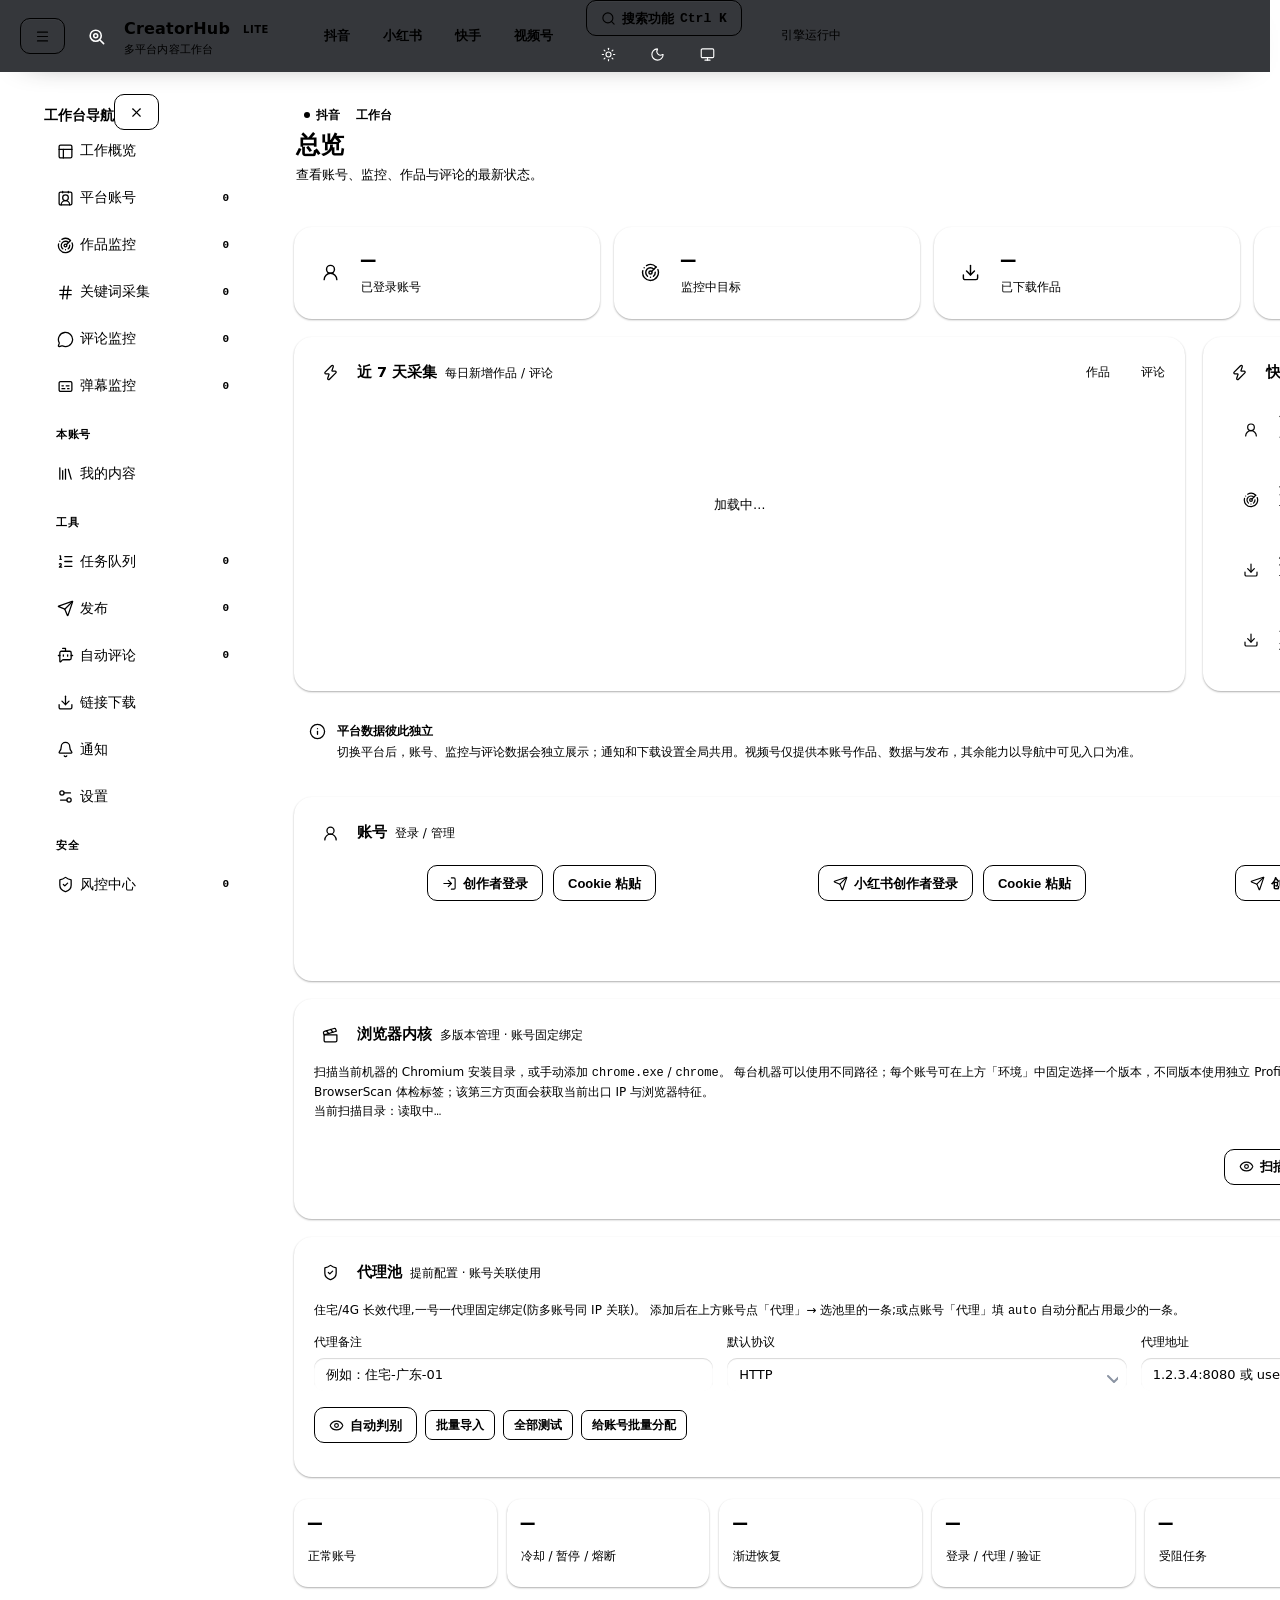
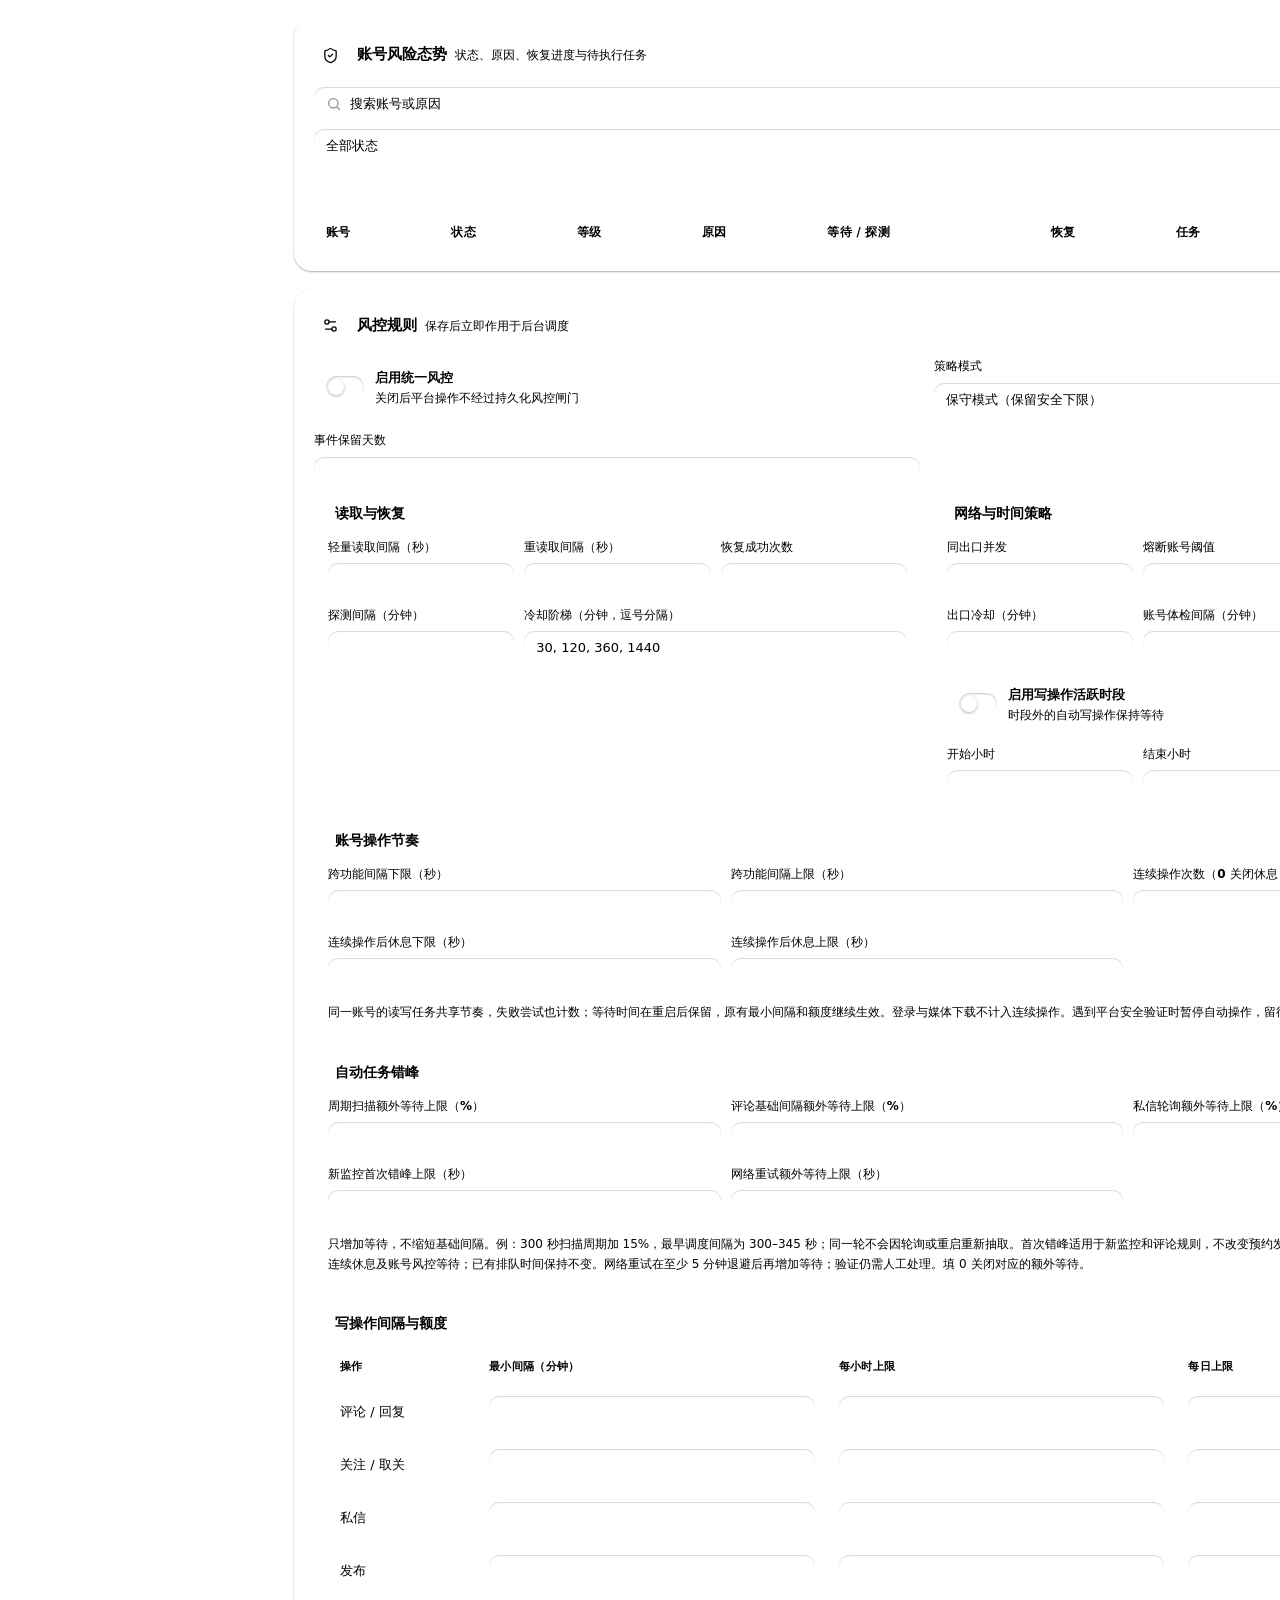
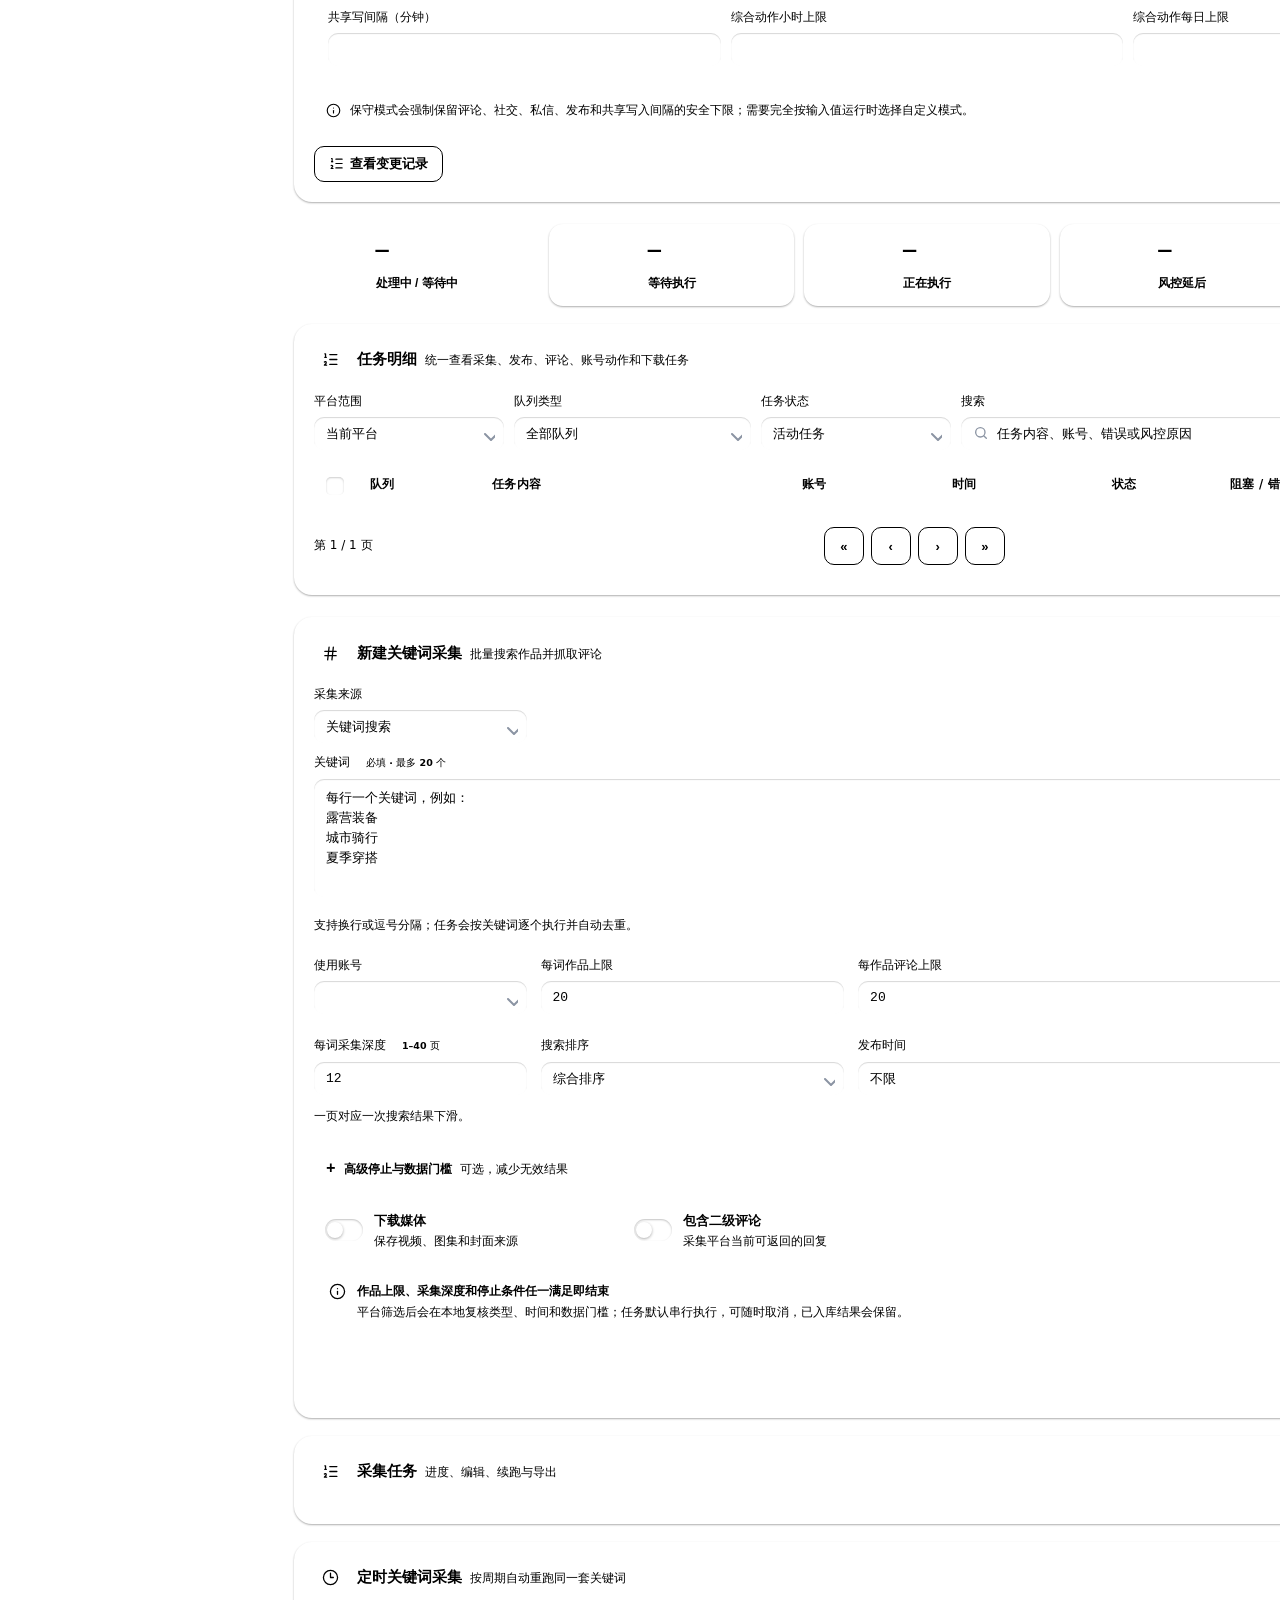
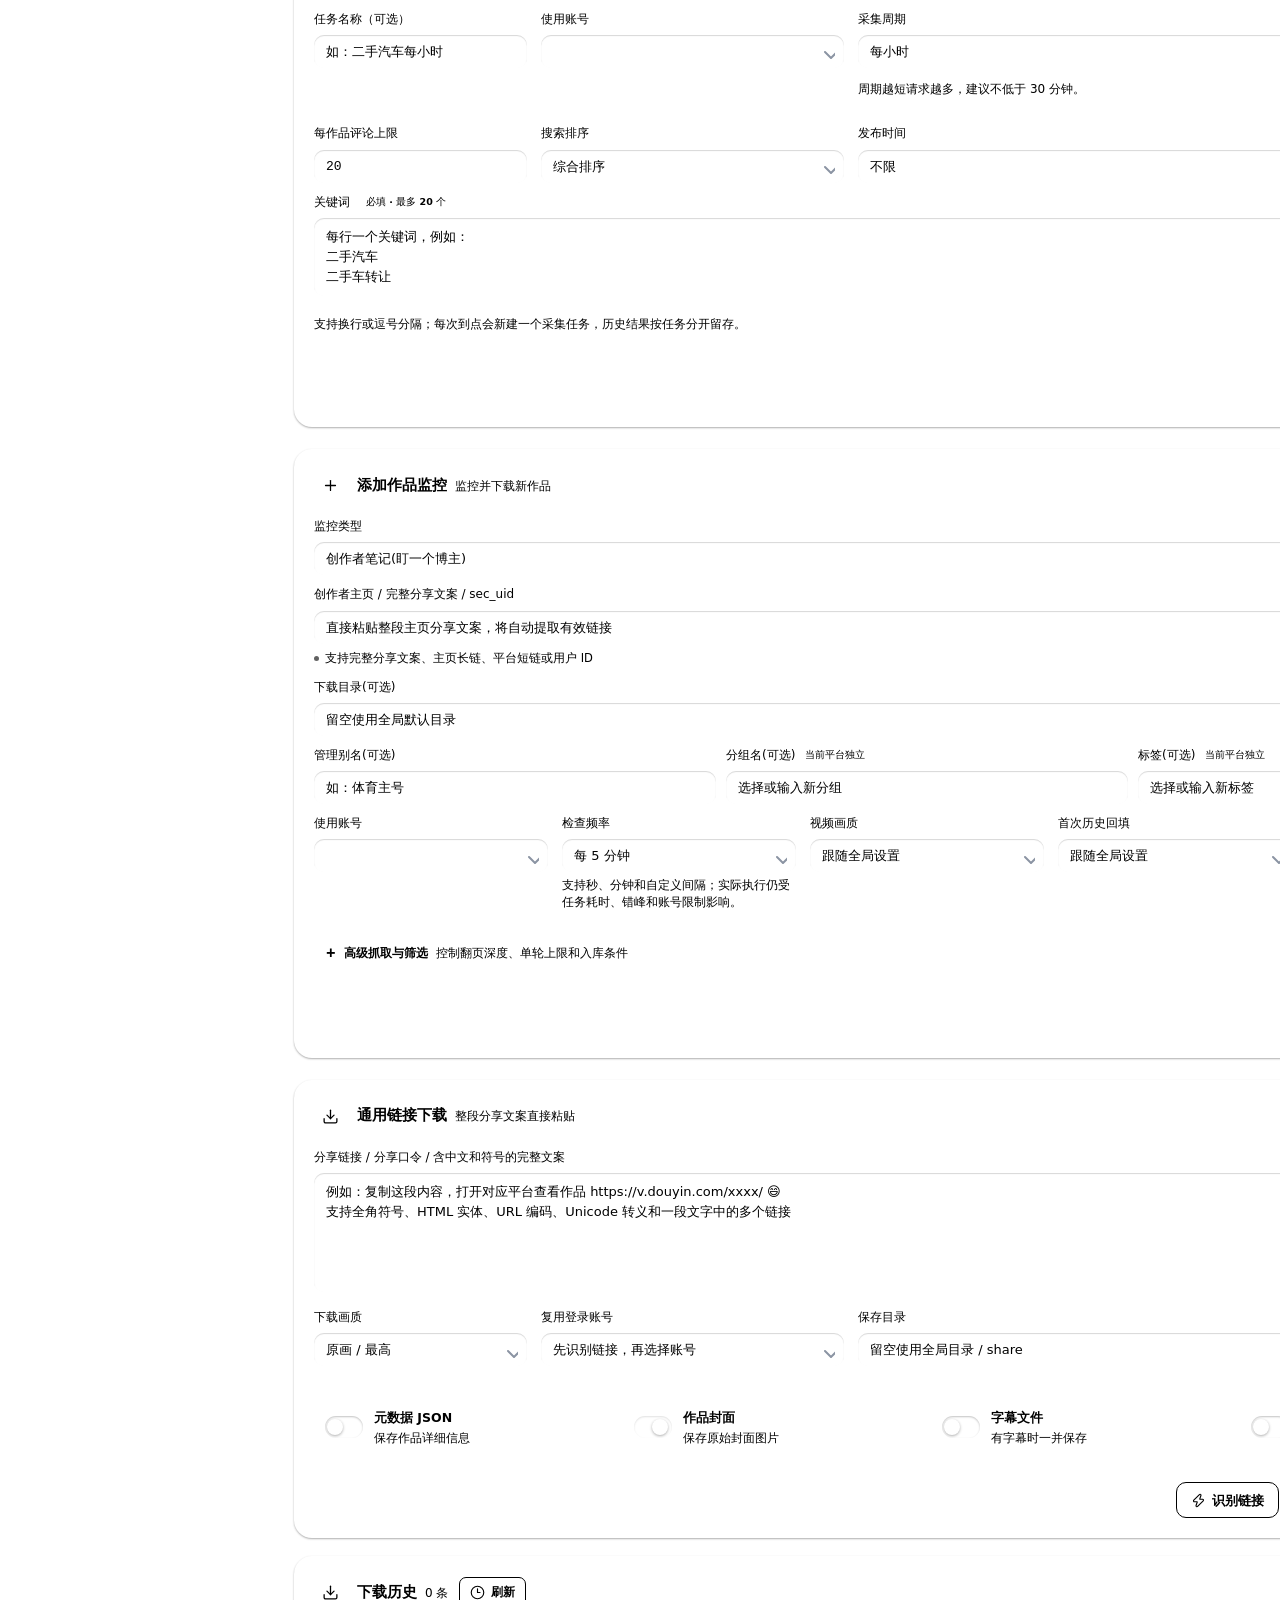
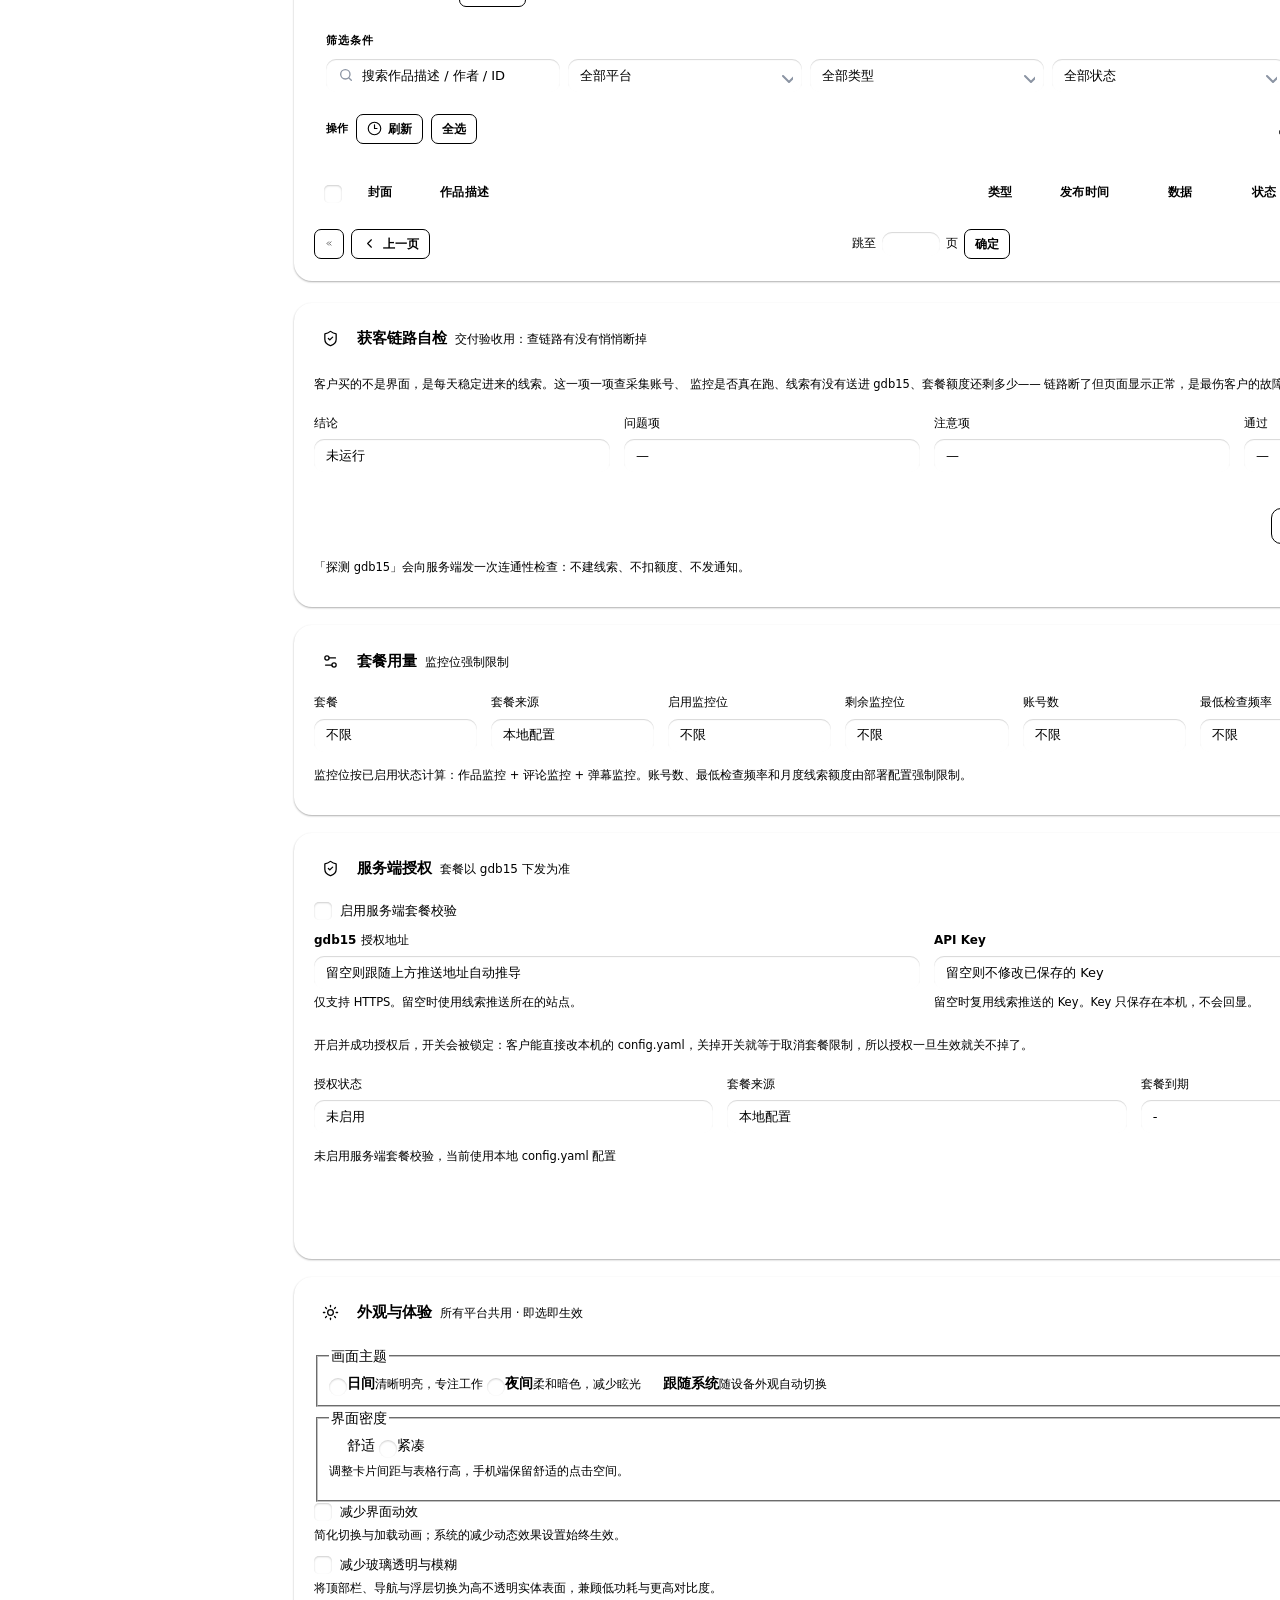
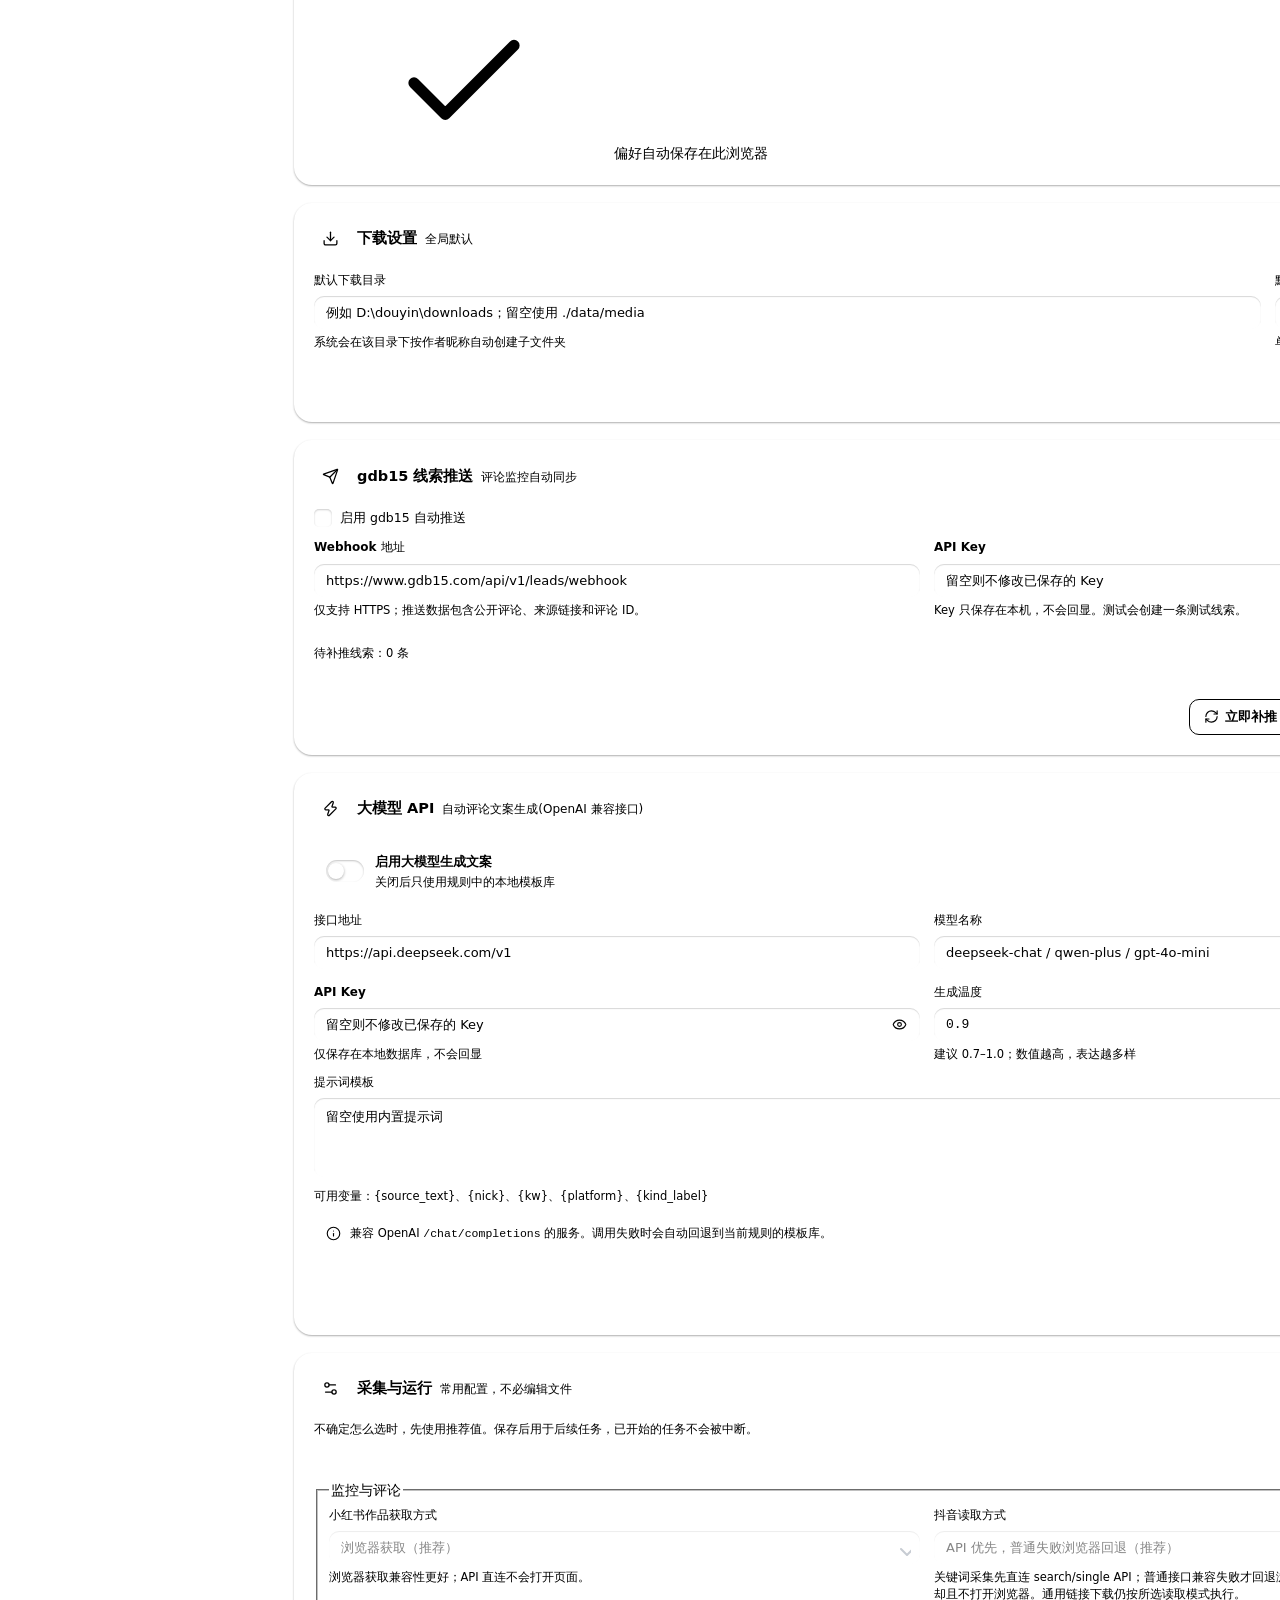
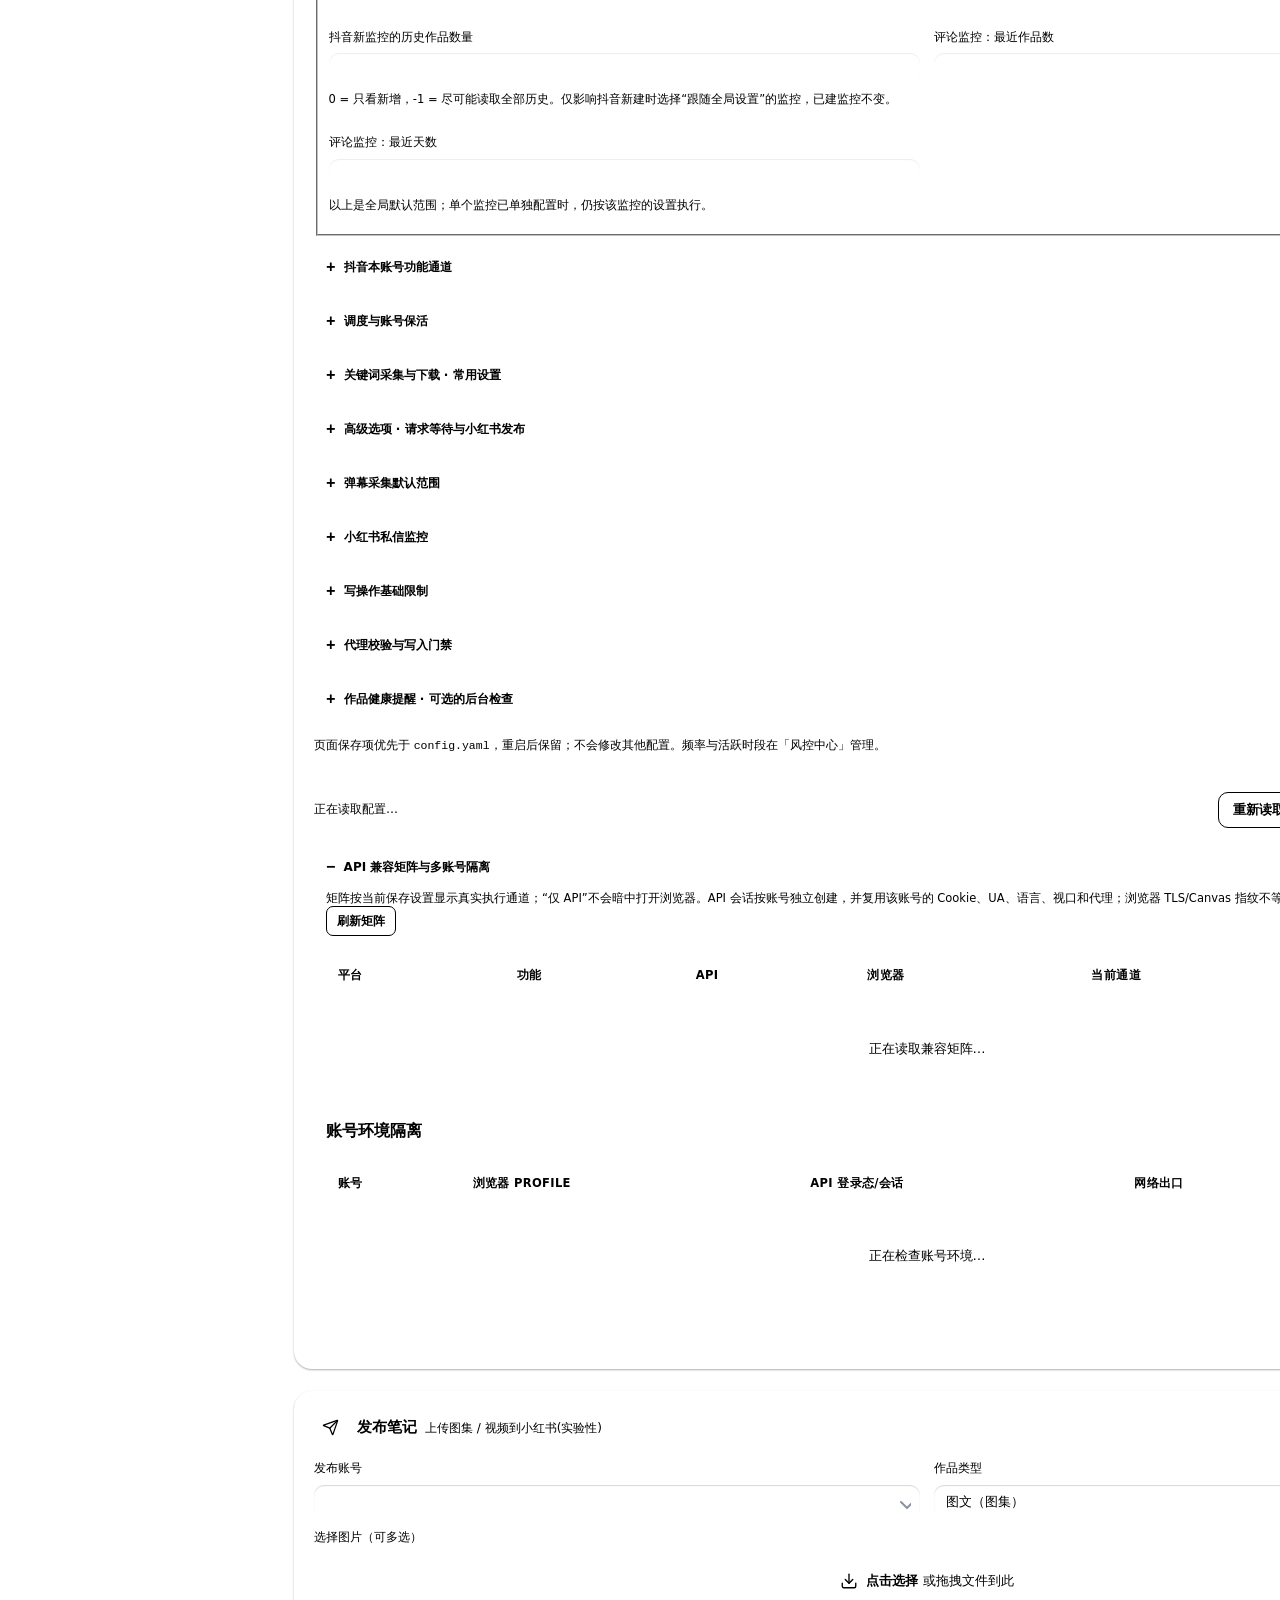
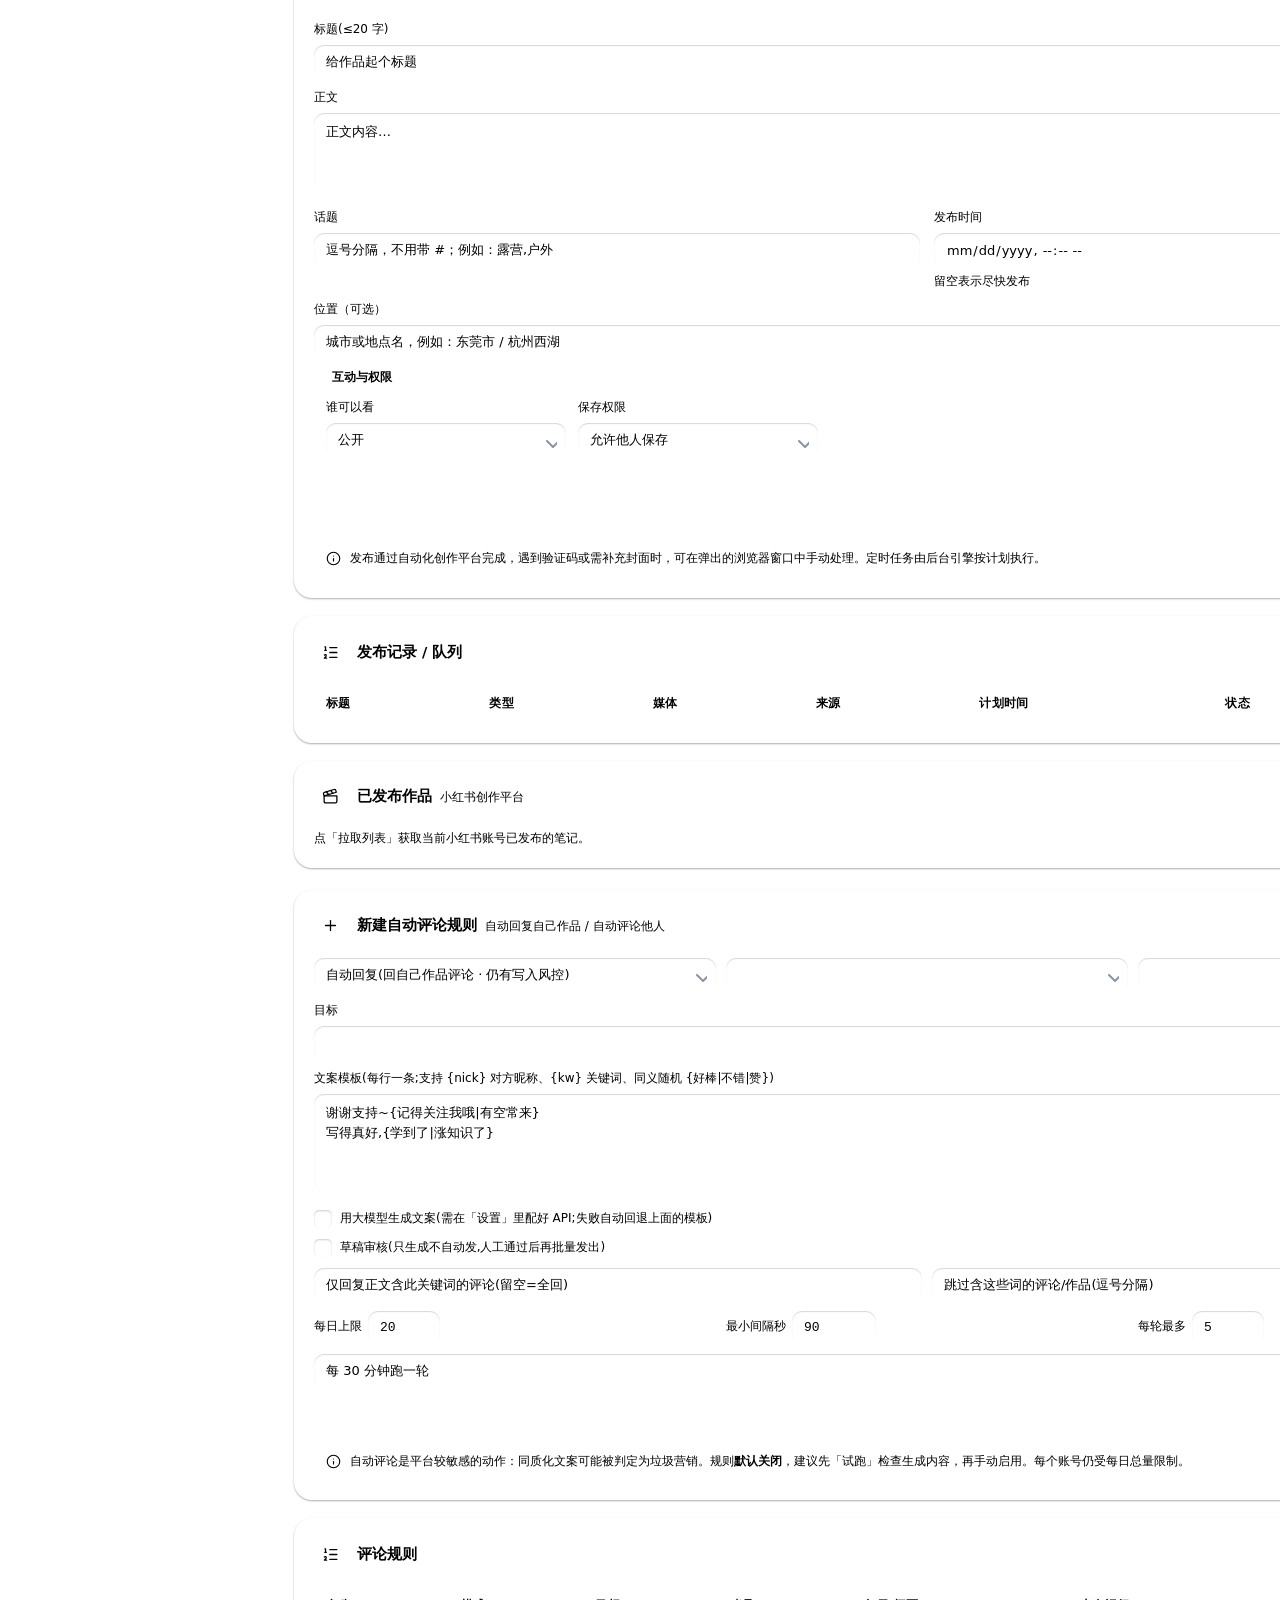
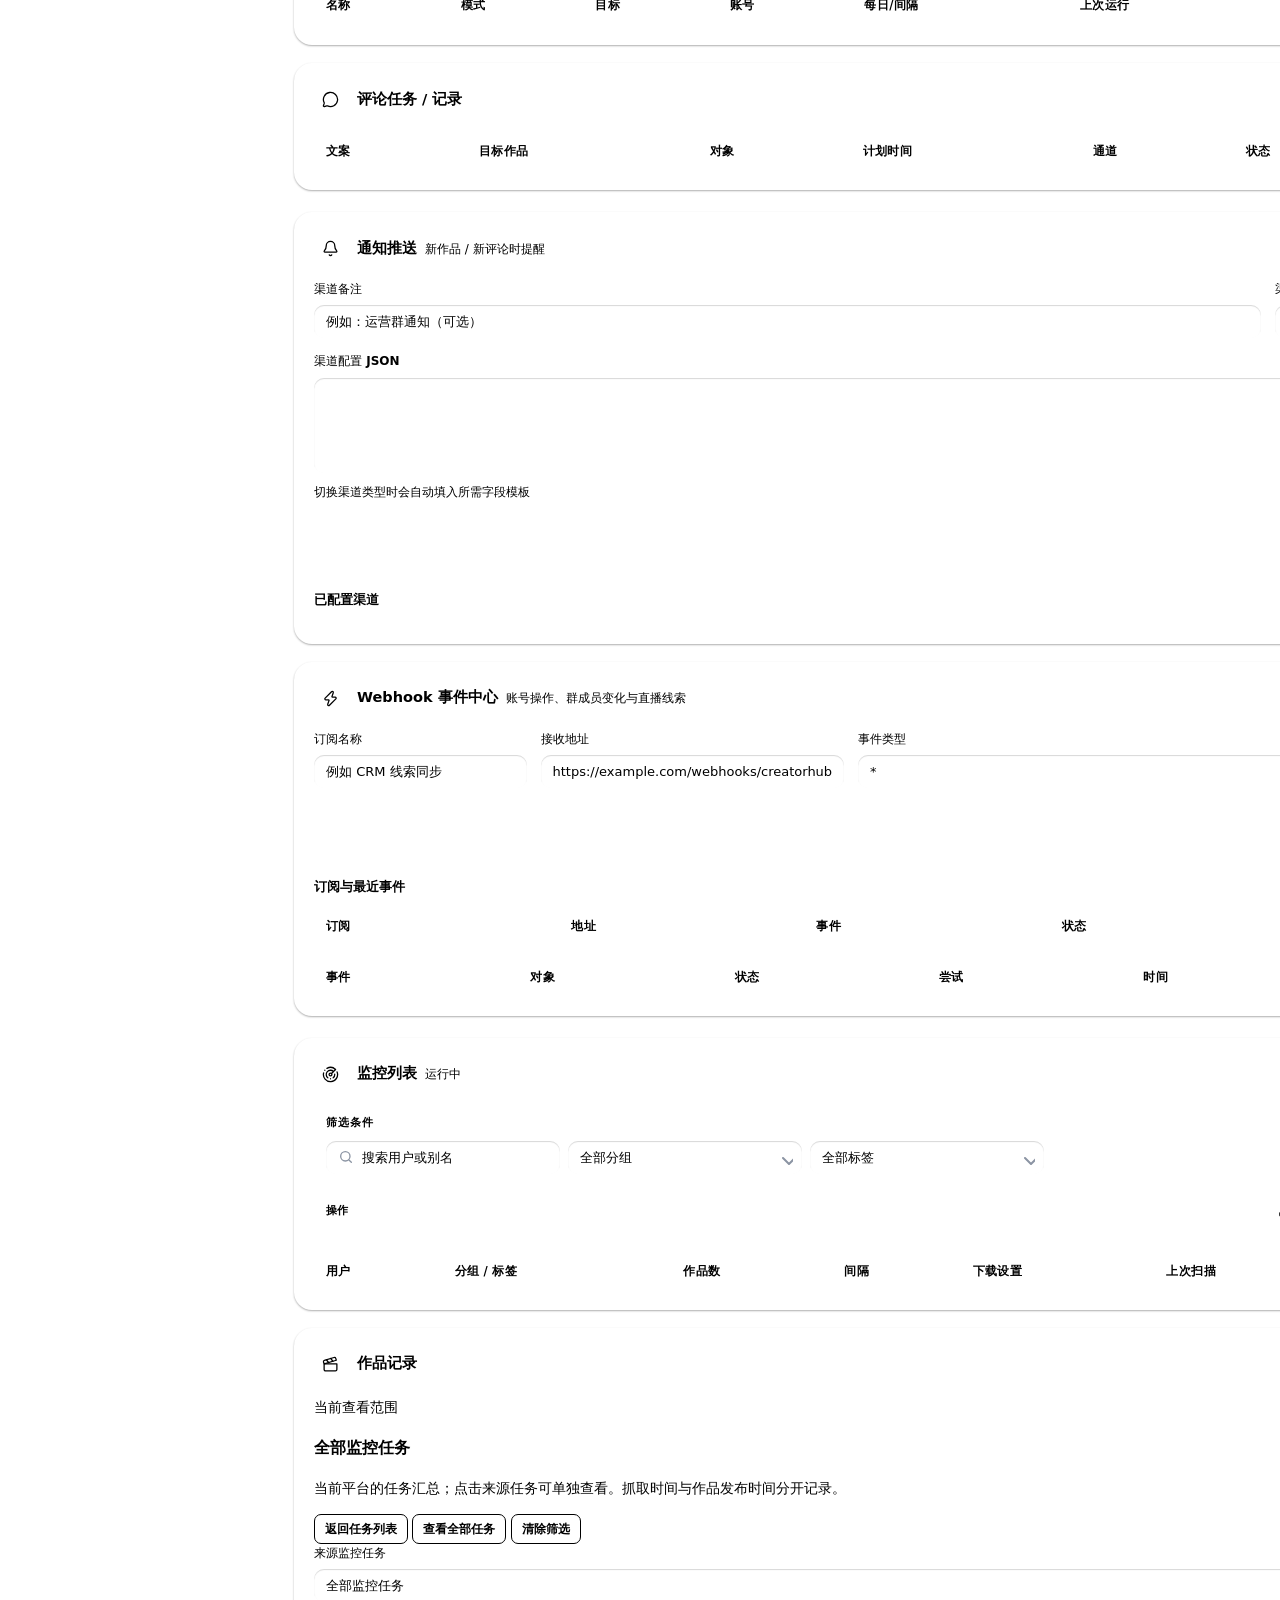
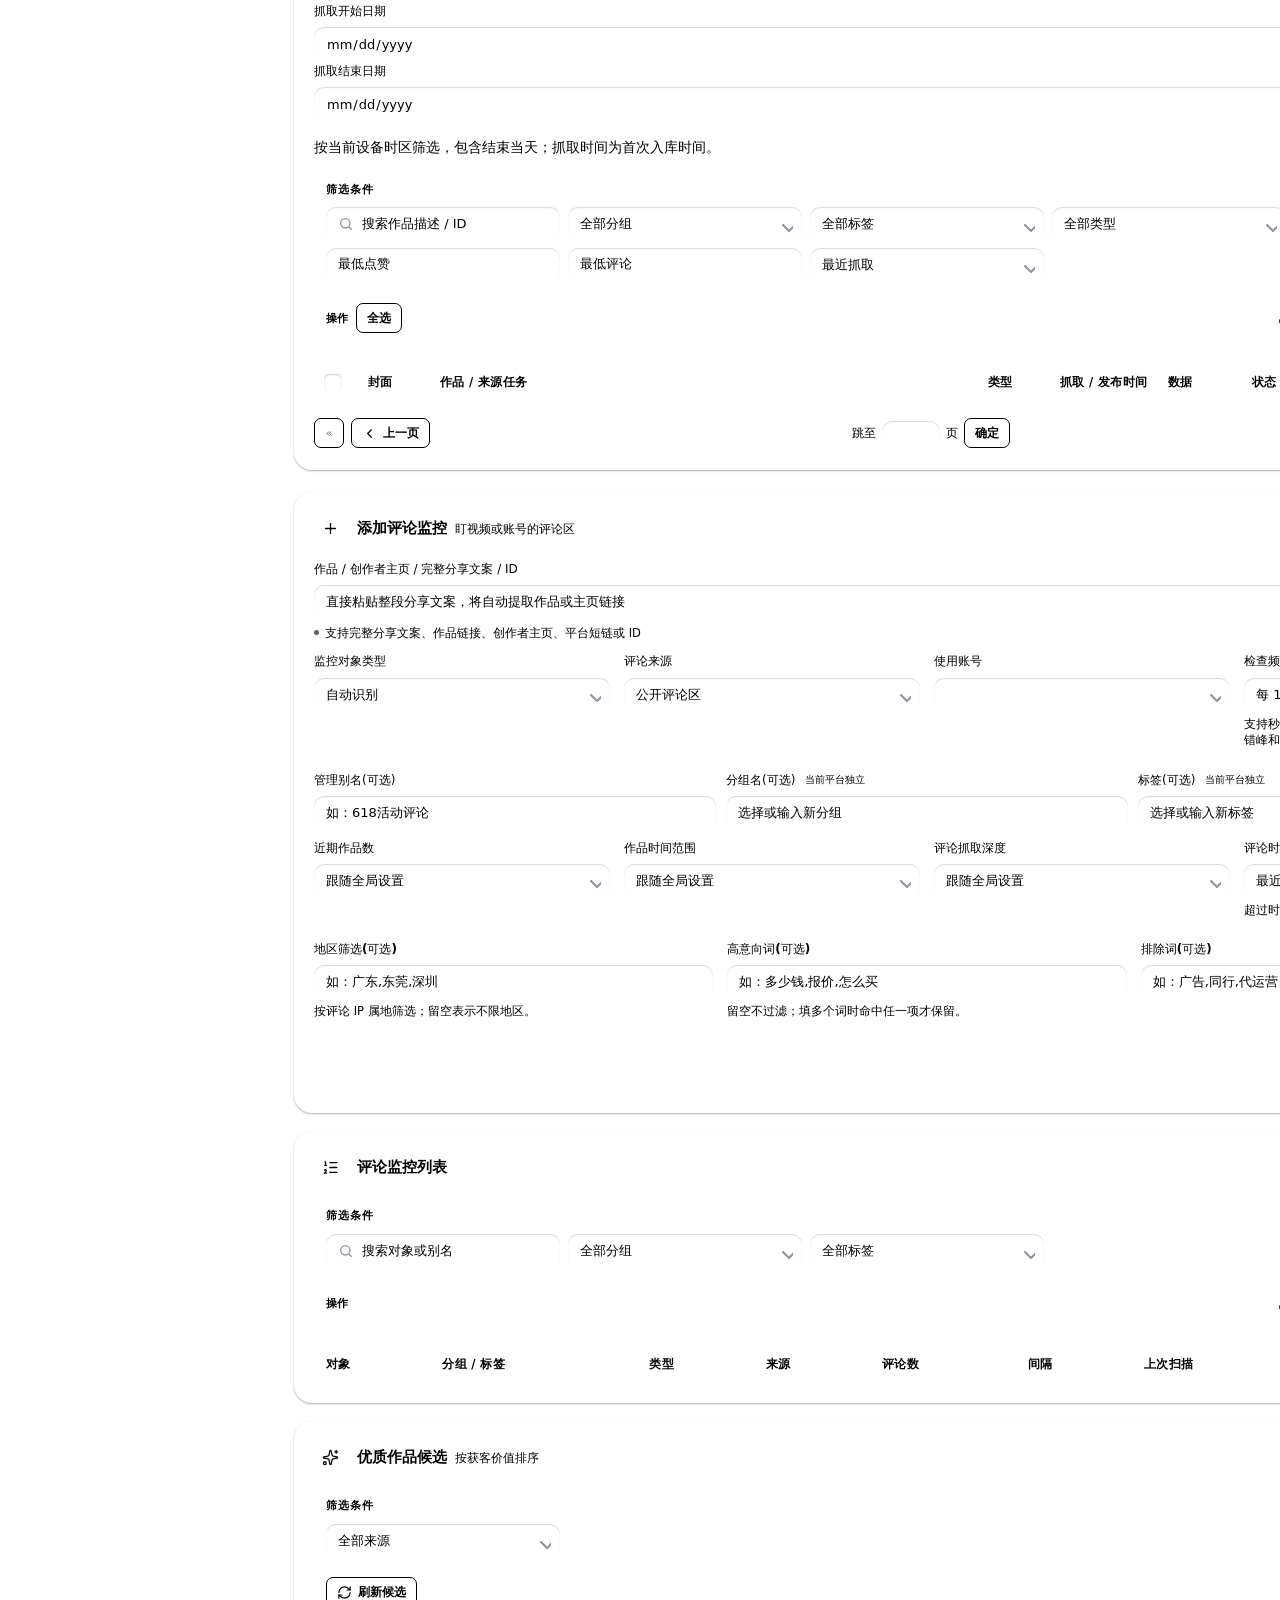
==== app/web/index.html @ a5c21a3c "Merge origin/main（v0.2.5 已发布内容）并入获客链路开发 本地是 depth=1 的浅克隆，基点停在 ac4dc1e；GitHub 上 main 已经带着 10-26/10-27" ====
<!DOCTYPE html>
<html lang="zh-CN" data-theme="light" data-guide-base="https://3441293738.github.io/creatorhub/guide/">
<head>
<meta charset="utf-8">
<meta name="viewport" content="width=device-width, initial-scale=1">
<title>CreatorHub</title>
<meta name="color-scheme" content="light dark">
<meta name="theme-color" content="#f5f5f7">
<script src="/static/appearance.js"></script>
<!-- System fonts render immediately, including when the workbench is offline. -->
<style>
  :root {
    /* shell sizing */
    --header-h:68px; --sidebar-w:232px; --content-max:1260px;
    /* Semantic color and density tokens live in appearance.css. */
    /* shape */
    --r-xs:7px; --r-sm:10px; --r:14px; --r-lg:18px;
    --sh-sm:0 1px 2px rgba(0,0,0,.32), inset 0 1px 0 rgba(255,255,255,.025);
    --sh:0 1px 2px rgba(0,0,0,.35), 0 16px 36px -20px rgba(0,0,0,.78), inset 0 1px 0 rgba(255,255,255,.025);
    --sh-lg:0 3px 8px rgba(0,0,0,.32), 0 28px 64px -24px rgba(0,0,0,.82);
    --ease:cubic-bezier(.2,.75,.25,1);
    --ease-out:cubic-bezier(.16,1,.3,1);
    --sans:"Fira Sans",system-ui,-apple-system,"Segoe UI","Microsoft YaHei",sans-serif;
    --mono:"Fira Code",ui-monospace,"SFMono-Regular","JetBrains Mono",Consolas,monospace;
  }
  * { box-sizing:border-box; }
  html { scroll-behavior:smooth; scrollbar-gutter:stable; }
  body {
    margin:0; min-height:100vh;
    font:14px/1.6 var(--sans);
    color:var(--fg);
    background:
      radial-gradient(1200px 600px at 80% -10%, rgba(254,44,85,.07), transparent 60%),
      radial-gradient(900px 500px at 0% 0%, rgba(56,189,248,.05), transparent 55%),
      var(--bg);
    -webkit-font-smoothing:antialiased;
    text-rendering:optimizeLegibility;
  }
  ::selection { background:var(--acc-soft); }

  /* ── scrollbar ── */
  *::-webkit-scrollbar { height:10px; width:10px; }
  *::-webkit-scrollbar-thumb { background:var(--surface-3); border-radius:8px; border:2px solid transparent; background-clip:padding-box; }
  *::-webkit-scrollbar-thumb:hover { background:var(--mut-2); background-clip:padding-box; }
  html { scrollbar-color:var(--surface-3) transparent; scrollbar-width:thin; }

  /* 原生日期选择器使用品牌色；复选框 / 单选框在表单区域统一重绘 */
  input[type=date], input[type=datetime-local], input[type=time] { accent-color:var(--acc); }
  input[type=date]::-webkit-calendar-picker-indicator,
  input[type=datetime-local]::-webkit-calendar-picker-indicator { cursor:pointer; }
  /* ── header ── */
  header {
    position:sticky; top:0; z-index:30;
    padding:0 20px;
    background:rgba(9,11,16,.82); backdrop-filter:blur(18px) saturate(135%);
    border-bottom:1px solid var(--line-soft);
    box-shadow:0 10px 32px -28px rgba(0,0,0,.85);
  }
  .header-inner {
    width:100%; max-width:1540px; min-height:var(--header-h); margin:0 auto;
    display:flex; align-items:center; gap:14px;
  }
  .brand { display:flex; align-items:center; gap:11px; flex:0 0 calc(var(--sidebar-w) - 20px); min-width:0; }
  .brand-mark {
    display:grid; place-items:center; width:34px; height:34px; border-radius:10px;
    background:linear-gradient(135deg,var(--acc),#ff6a85); color:#fff;
    box-shadow:0 4px 14px -4px var(--acc-ring);
  }
  .brand-mark svg { width:19px; height:19px; }
  .brand-copy { min-width:0; display:grid; gap:1px; }
  header h1 { font-size:16px; font-weight:650; margin:0; letter-spacing:.2px; color:var(--fg-strong); }
  .brand-sub { color:var(--mut-2); font-size:10.5px; line-height:1.2; letter-spacing:.15px; white-space:nowrap; }
  .badge-lite { font-size:10px; font-weight:600; color:var(--acc); background:var(--acc-soft); padding:2px 7px; border-radius:6px; vertical-align:middle; margin-left:6px; letter-spacing:.5px; }
  .spacer { flex:1; }
  .engine {
    display:inline-flex; align-items:center; gap:7px;
    font-size:12px; color:var(--mut); padding:6px 11px;
    border:1px solid var(--line); border-radius:999px; background:var(--surface);
  }
  .dot { width:7px; height:7px; border-radius:50%; background:var(--success); box-shadow:0 0 0 0 var(--success-soft); }
  .dot.live { animation:pulse 2s var(--ease) infinite; }

  /* ── platform switch ── */
  .pswitch { display:inline-flex; gap:3px; background:var(--surface); border:1px solid var(--line); border-radius:999px; padding:4px; }
  .pswitch button { background:transparent; border:1px solid transparent; color:var(--mut); font-weight:600; font-size:12.5px; padding:6px 14px; border-radius:999px; }
  .pswitch button:hover { color:var(--fg); background:var(--surface-2); }
  .pswitch button.active[data-pf="douyin"] { background:var(--acc-soft); color:var(--acc); border-color:var(--acc-ring); }
  .pswitch button.active[data-pf="xhs"] { background:var(--xhs-soft); color:var(--xhs); border-color:var(--xhs-ring); }
  .pswitch button.active[data-pf="kuaishou"] { background:rgba(255,121,2,.16); color:#ff7902; border-color:rgba(255,121,2,.4); }
  .pswitch button.active[data-pf="shipinhao"] { background:rgba(7,193,96,.16); color:#07c160; border-color:rgba(7,193,96,.4); }
  .hidden { display:none !important; }

  /* Platform accents and light/dark themes are independent: appearance.css. */

  /* ── 小红书笔记瀑布流卡片 ── */
  .xhs-grid { columns:240px; column-gap:14px; }
  .ncard {
    position:relative; break-inside:avoid; margin:0 0 14px;
    background:var(--surface); border:1px solid var(--line); border-radius:16px;
    overflow:hidden; box-shadow:var(--sh-sm);
    transition:transform .18s var(--ease), box-shadow .18s var(--ease), border-color .18s var(--ease);
  }
  .ncard:hover { transform:translateY(-2px); box-shadow:var(--sh); border-color:var(--acc-ring); }
  .ncard:has(.ncard-sel:checked) { border-color:var(--acc); box-shadow:0 0 0 2px var(--acc-ring), var(--sh); }
  /* 统一封面比例:即便图裂/无封面也占位,避免绝对定位的类型角标压到标题首字 */
  .ncard-cover { display:block; width:100%; aspect-ratio:3/4; background:var(--surface-3); object-fit:cover; }
  .ncard-cover.ph { display:grid; place-items:center; color:var(--mut-2); }
  .ncard-cover.ph svg { width:30px; height:30px; opacity:.5; }
  .ncard-type {
    position:absolute; top:8px; left:8px; display:inline-flex; align-items:center; gap:4px;
    background:rgba(0,0,0,.55); color:#fff; font-size:11px; font-weight:600;
    padding:3px 8px; border-radius:999px; backdrop-filter:blur(2px);
  }
  .ncard-type svg { width:12px; height:12px; }
  .ncard-sel { position:absolute; top:8px; right:8px; width:18px; height:18px; accent-color:var(--acc); cursor:pointer; }
  .ncard-body { padding:11px 12px 12px; }
  .ncard-title { font-size:13px; line-height:1.45; color:var(--fg); margin:0 0 9px;
    display:-webkit-box; -webkit-line-clamp:2; -webkit-box-orient:vertical; overflow:hidden; }
  .ncard-foot { display:flex; align-items:center; gap:7px; font-size:11.5px; color:var(--mut); }
  .ncard-foot .like { margin-left:auto; display:inline-flex; align-items:center; gap:3px; }
  .ncard-foot .like svg { width:13px; height:13px; color:var(--acc); }
  .ncard-actions { display:flex; gap:6px; margin-top:10px; padding-top:10px; border-top:1px solid var(--line-soft); }
  .ncard-actions button { flex:1; }
  /* 作品评论弹窗条目 */
  .wc-item { padding:10px 2px; border-bottom:1px solid var(--line-soft); }
  .wc-item.reply { margin-left:20px; border-left:2px solid var(--line); padding-left:10px; }
  .wc-head { display:flex; align-items:baseline; gap:8px; }
  .wc-head b { font-size:13px; color:var(--fg-strong); }
  .wc-time { font-size:11px; color:var(--mut); margin-left:auto; }
  .wc-text { font-size:13px; line-height:1.5; color:var(--fg); margin:4px 0 5px; word-break:break-word; }
  .wc-meta { display:inline-flex; align-items:center; gap:4px; font-size:11.5px; color:var(--mut); }
  .wc-meta svg { width:12px; height:12px; color:var(--acc); }
  .ncard-status { position:absolute; bottom:auto; }
  .ncard-cover, .thumb { cursor:zoom-in; }

  /* ── 来源监控 chip ── */
  .src-chip {
    display:inline-flex; align-items:center; gap:4px; max-width:100%;
    font-size:11px; color:var(--mut); background:var(--surface-2);
    border:1px solid var(--line-soft); border-radius:999px; padding:2px 8px;
    overflow:hidden; text-overflow:ellipsis; white-space:nowrap; vertical-align:middle;
  }
  .src-chip svg { width:11px; height:11px; flex:0 0 auto; opacity:.7; }

  /* ── 原生控件跟随主题(下拉弹层 / 日期日历 / 时间滚轮 / 滚动条)── */
  input[type="datetime-local"]::-webkit-calendar-picker-indicator,
  input[type="date"]::-webkit-calendar-picker-indicator { cursor:pointer; opacity:.6; transition:opacity .15s var(--ease); }
  input[type="datetime-local"]:hover::-webkit-calendar-picker-indicator,
  input[type="date"]:hover::-webkit-calendar-picker-indicator { opacity:1; }
  /* select 加大点击区与一致圆角 */
  select { cursor:pointer; }
  select:disabled { opacity:.55; cursor:not-allowed; }

  /* ── 文件选择(拖拽 + 缩略图)── */
  .filepick { position:relative; border:1.5px dashed var(--line); border-radius:var(--r-sm); background:var(--bg); transition:border-color .18s var(--ease), background .18s var(--ease); }
  .filepick:hover { border-color:#3a414f; }
  .filepick.drag { border-color:var(--acc); background:var(--acc-soft); }
  .filepick-input { position:absolute; inset:0; width:100%; height:100%; opacity:0; cursor:pointer; }
  .filepick-cta { display:flex; align-items:center; justify-content:center; gap:8px; padding:18px 14px; color:var(--mut); font-size:13px; pointer-events:none; }
  .filepick-cta b { color:var(--acc); font-weight:600; }
  .filepick-cta svg { width:18px; height:18px; }
  .filepick-list { display:flex; flex-wrap:wrap; gap:8px; padding:0 10px 10px; position:relative; z-index:1; }
  .filepick-list:empty { display:none; }
  .fp-chip { display:inline-flex; align-items:center; gap:7px; max-width:210px; background:var(--surface-2); border:1px solid var(--line); border-radius:8px; padding:4px 6px 4px 4px; font-size:12px; }
  .fp-chip > span { overflow:hidden; text-overflow:ellipsis; white-space:nowrap; }
  .fp-chip img { width:30px; height:30px; border-radius:5px; object-fit:cover; flex:0 0 auto; background:var(--surface-3); }
  .fp-ph { width:30px; height:30px; border-radius:5px; display:grid; place-items:center; background:var(--surface-3); color:var(--mut); flex:0 0 auto; }
  .fp-ph svg { width:15px; height:15px; }
  .fp-chip button { width:18px; height:18px; padding:0; border-radius:50%; background:var(--surface-3); color:var(--mut); border:none; font-size:11px; line-height:1; flex:0 0 auto; }
  .fp-chip button:hover { background:var(--danger-soft); color:var(--danger); }
  .fp-chip button svg { width:11px; height:11px; }

  /* ── 预览 lightbox ── */
  .pv-overlay {
    position:fixed; inset:0; z-index:100; display:flex; align-items:center; justify-content:center;
    background:rgba(6,7,10,.82); backdrop-filter:blur(6px); padding:24px;
    animation:slideIn .18s var(--ease);
  }
  /* 预览层要能盖在转发弹窗(#repost 同为 pv-overlay)之上,否则点缩略图看不到大图 */
  #preview { z-index:110; }
  .pv-box {
    position:relative; background:var(--surface); border:1px solid var(--line);
    border-radius:var(--r-lg); box-shadow:var(--sh);
    width:min(94vw, 860px); max-height:92vh; display:flex; flex-direction:column; overflow:hidden;
  }
  .pv-close {
    position:absolute; top:10px; right:10px; z-index:3; width:34px; height:34px; padding:0;
    border-radius:50%; background:rgba(0,0,0,.5); color:#fff; border:none;
  }
  .pv-close:hover { background:rgba(0,0,0,.72); }
  .pv-close svg { width:17px; height:17px; }
  .pv-media { position:relative; background:#0b0c0f; flex:1 1 auto; min-height:0; display:flex; }
  .pv-media video { width:100%; max-height:78vh; background:#000; display:block; margin:auto; }
  .pv-loading { color:var(--mut); font-size:13px; padding:40px; margin:auto; text-align:center; }

  /* 发小红书 · 编辑弹窗 */
  .rp-box {
    position:relative; background:var(--surface); border:1px solid var(--line);
    border-radius:var(--r-lg); box-shadow:var(--sh);
    width:min(94vw, 560px); max-height:92vh; overflow:auto; padding:22px 22px 18px;
  }
  .rp-box h2 { margin:0 0 16px; font-size:17px; }
  .rp-box .field { display:block; margin:0 0 5px; }
  .rp-src { color:var(--mut); font-size:12px; margin:-6px 0 2px; }
  .rp-thumbs { display:flex; gap:8px; align-items:center; overflow-x:auto; padding:2px 0 6px; }
  .rp-th { position:relative; flex:0 0 auto; width:72px; cursor:grab; }
  .rp-th:active { cursor:grabbing; }
  .rp-th.dragover { outline:2px dashed var(--brand, #ff2e51); outline-offset:2px; border-radius:10px; }
  .rp-th img, .rp-thumbs .rp-th-ph { width:72px; height:72px; border-radius:10px; object-fit:cover; cursor:zoom-in; border:1px solid var(--line, #e5e5e5); background:var(--card, #f4f4f4); display:block; }
  .rp-thumbs .rp-th-ph { flex:0 0 auto; display:flex; align-items:center; justify-content:center; }
  .rp-th-badge { position:absolute; top:3px; left:3px; font-size:10px; line-height:1; padding:2px 5px; border-radius:6px; background:rgba(0,0,0,.55); color:#fff; pointer-events:none; }
  .rp-th-badge.cover { background:var(--brand, #ff2e51); }
  .rp-th-x { position:absolute; top:2px; right:2px; width:18px; height:18px; border:none; border-radius:50%; background:rgba(0,0,0,.6); color:#fff; font-size:11px; line-height:1; cursor:pointer; padding:0; display:flex; align-items:center; justify-content:center; }
  .rp-th-x:hover { background:#e0245e; }
  .rp-th-x svg { width:11px; height:11px; }
  .rp-th-mv { position:absolute; bottom:2px; left:2px; right:2px; display:flex; justify-content:space-between; }
  .rp-th-mv button { width:22px; height:18px; border:none; border-radius:5px; background:rgba(0,0,0,.55); color:#fff; cursor:pointer; font-size:13px; line-height:1; padding:0; }
  .rp-th-mv button svg { width:12px; height:12px; }
  .rp-th-mv button:disabled { opacity:.3; cursor:default; }
  .rp-th-more { flex:0 0 auto; align-self:center; color:var(--mut); font-size:12px; white-space:nowrap; padding:0 4px; }

  /* carousel */
  .pv-carousel { position:relative; width:100%; overflow:hidden; }
  .pv-track { display:flex; transition:transform .28s var(--ease); will-change:transform; }
  .pv-slide { flex:0 0 100%; height:min(78vh, 720px); display:flex; align-items:center; justify-content:center; }
  .pv-slide img { max-width:100%; max-height:100%; object-fit:contain; }
  .pv-arrow {
    position:absolute; top:50%; transform:translateY(-50%); z-index:2;
    width:42px; height:42px; padding:0; border:none; border-radius:50%;
    background:rgba(0,0,0,.46); color:#fff; display:grid; place-items:center;
    transition:background .15s var(--ease), opacity .15s var(--ease);
  }
  .pv-arrow:hover { background:rgba(0,0,0,.72); }
  .pv-arrow:disabled { opacity:.25; cursor:default; }
  .pv-arrow svg { width:20px; height:20px; }
  .pv-arrow.left { left:12px; } .pv-arrow.right { right:12px; }
  .pv-counter {
    position:absolute; bottom:12px; left:50%; transform:translateX(-50%); z-index:2;
    background:rgba(0,0,0,.6); color:#fff; font:600 12px/1 var(--mono);
    padding:5px 11px; border-radius:999px; letter-spacing:.5px;
  }
  .pv-cap {
    flex:0 0 auto; padding:16px 20px; border-top:1px solid var(--line-soft);
    font-size:14px; color:var(--fg); line-height:1.65; white-space:pre-wrap;
    max-height:30vh; overflow-y:auto;
  }
  .pv-cap:empty { display:none; }
  @media(max-width:600px){ .pv-slide{height:62vh} .pv-arrow{width:36px;height:36px} }

  /* ── 笔记评论列表(预览弹层内) ── */
  .cmt-wrap { width:100%; max-height:80vh; overflow-y:auto; background:var(--surface); }
  .cmt-item { padding:11px 18px; border-bottom:1px solid var(--line-soft); }
  .cmt-item:last-child { border-bottom:0; }
  .cmt-head { display:flex; align-items:center; gap:8px; }
  .cmt-head b { font-size:13px; color:var(--fg-strong); }
  .cmt-head .like { margin-left:auto; display:inline-flex; align-items:center; gap:3px; color:var(--mut); font-size:12px; font-family:var(--mono); }
  .cmt-head .like svg { width:12px; height:12px; color:var(--acc); }
  .cmt-text { font-size:13px; color:var(--fg); line-height:1.55; margin-top:4px; white-space:pre-wrap; word-break:break-word; }
  .cmt-text .mut { color:var(--mut); }
  .cmt-time { font-size:11px; color:var(--mut); margin-top:5px; }
  .ncard-actions .sm { flex:1; }
  @keyframes pulse { 0%{box-shadow:0 0 0 0 rgba(52,211,153,.5)} 70%{box-shadow:0 0 0 6px rgba(52,211,153,0)} 100%{box-shadow:0 0 0 0 rgba(52,211,153,0)} }

  /* ── 本账号:作品卡 foot 复用 ncard;关注/粉丝行 ── */
  .fu-cell { display:flex; align-items:center; gap:10px; }
  .fu-cell .avatar { width:36px; height:36px; }
  .fu-cell b { color:var(--fg-strong); }
  .follow-toolbar { display:flex; align-items:center; justify-content:space-between; gap:10px; margin-bottom:12px; }
  .follow-toolbar input[type="search"] { width:min(360px,100%); }
  .follow-sync-status { display:grid; grid-template-columns:minmax(0,1fr) auto; align-items:center; gap:10px; margin:0 0 12px; }
  .follow-sync-copy { display:flex; align-items:center; justify-content:space-between; gap:12px; margin-bottom:6px; color:var(--mut); font-size:12px; }
  .follow-sync-copy b { color:var(--fg-strong); font-weight:620; }
  .follow-pager-time { color:var(--mut); font-size:11px; white-space:nowrap; }
  @media(max-width:640px) {
    .follow-toolbar { align-items:stretch; }
    .follow-toolbar input[type="search"] { min-width:0; }
    .follow-sync-status { grid-template-columns:1fr; }
  }
  .fu-sign { color:var(--mut); font-size:11.5px; max-width:360px; overflow:hidden; text-overflow:ellipsis; white-space:nowrap; }

  /* ── 私信两栏 ── */
  .dm-wrap { display:grid; grid-template-columns:260px 1fr; gap:0; border:1px solid var(--line-soft); border-radius:var(--r); overflow:hidden; min-height:440px; }
  .dm-list { border-right:1px solid var(--line-soft); max-height:560px; overflow-y:auto; background:var(--surface-2); }
  .dm-conv { display:flex; align-items:center; gap:9px; padding:11px 12px; border-bottom:1px solid var(--line-soft); cursor:pointer; }
  .dm-conv:hover { background:var(--surface-3); }
  .dm-conv.active { background:var(--surface-3); border-left:3px solid var(--acc); }
  .dm-conv .avatar { width:34px; height:34px; flex:0 0 auto; }
  .dm-conv .meta { min-width:0; flex:1; }
  .dm-conv .meta b { font-size:13px; color:var(--fg-strong); display:block; overflow:hidden; text-overflow:ellipsis; white-space:nowrap; }
  .dm-conv .meta .last { font-size:11.5px; color:var(--mut); overflow:hidden; text-overflow:ellipsis; white-space:nowrap; }
  .dm-conv .unread { background:var(--acc); color:#fff; font:600 10px/1 var(--mono); padding:2px 6px; border-radius:999px; flex:0 0 auto; }
  .dm-main { display:flex; flex-direction:column; min-width:0; }
  .dm-thread { flex:1; padding:16px; overflow-y:auto; max-height:500px; display:flex; flex-direction:column; gap:8px; }
  .dm-bubble { max-width:72%; flex:0 0 auto; padding:8px 12px; border-radius:12px; font-size:13px; line-height:1.5; word-break:break-word; white-space:pre-wrap; }
  .dm-bubble.in { align-self:flex-start; background:var(--surface-3); color:var(--fg); border-bottom-left-radius:3px; }
  .dm-bubble.out { align-self:flex-end; background:var(--acc); color:#fff; border-bottom-right-radius:3px; }
  .dm-bubble .t { display:block; font-size:10px; opacity:.7; margin-top:3px; }
  /* 分享视频卡片 */
  .dm-bubble.card { padding:0; overflow:hidden; background:var(--surface-3); max-width:60%; }
  .dm-bubble.out.card { background:var(--surface-3); }
  .dm-bubble.card .t { padding:0 10px 6px; opacity:.55; }
  .dm-vcard { display:flex; gap:0; text-decoration:none; color:inherit; }
  .dm-vcard .cov { position:relative; flex:0 0 88px; width:88px; height:116px; background:#000; }
  .dm-vcard .cov img { width:100%; height:100%; object-fit:cover; display:block; }
  .dm-vcard .cov .play { position:absolute; inset:0; margin:auto; width:26px; height:26px; display:flex; align-items:center; justify-content:center; font-size:11px; color:#fff; background:rgba(0,0,0,.42); border-radius:999px; }
  .dm-vcard .meta { flex:1; min-width:0; padding:9px 11px; display:flex; flex-direction:column; gap:6px; }
  .dm-vcard .ttl { font-size:13px; line-height:1.35; color:var(--fg-strong); display:-webkit-box; -webkit-line-clamp:3; -webkit-box-orient:vertical; overflow:hidden; }
  .dm-vcard .au { display:flex; align-items:center; gap:5px; margin-top:auto; font-size:11.5px; color:var(--mut); overflow:hidden; }
  .dm-vcard .au .av { width:16px; height:16px; border-radius:999px; flex:0 0 auto; object-fit:cover; }
  .dm-vcard .au span { overflow:hidden; text-overflow:ellipsis; white-space:nowrap; }
  .dm-vcard:hover .ttl { color:var(--acc); }
  .dm-composer { display:flex; gap:8px; padding:12px; border-top:1px solid var(--line-soft); }
  .dm-composer input { flex:1; }
  .dm-composer button { flex:0 0 auto; }
  .dm-auto { margin:0 0 12px; padding:12px; border:1px solid var(--line-soft); border-radius:var(--r); background:var(--surface-2); }
  .dm-auto summary { cursor:pointer; font-weight:650; color:var(--fg-strong); }
  .dm-auto-grid { display:grid; grid-template-columns:1.2fr 1.5fr 1.5fr auto; gap:8px; margin-top:10px; align-items:end; }
  .dm-auto-grid label { display:flex; flex-direction:column; gap:5px; font-size:11px; color:var(--mut); }
  .dm-auto-grid input, .dm-auto-grid textarea, .dm-auto-grid select { width:100%; }
  .dm-auto-rules, .dm-auto-tasks { display:flex; flex-direction:column; gap:7px; margin-top:10px; }
  .dm-auto-row { display:flex; gap:8px; align-items:center; padding:8px 10px; border:1px solid var(--line-soft); border-radius:8px; background:var(--surface); font-size:12px; }
  .dm-auto-row .grow { flex:1; min-width:0; }
  .dm-auto-row .sub { color:var(--mut); font-size:11px; margin-top:2px; overflow:hidden; text-overflow:ellipsis; white-space:nowrap; }
  @media(max-width:900px){ .dm-auto-grid{grid-template-columns:1fr 1fr} }
  @media(max-width:700px){ .dm-wrap{grid-template-columns:1fr} .dm-list{max-height:200px} }

  /* ── stats strip ── */
  .stats { display:grid; grid-template-columns:repeat(4,1fr); gap:14px; }
  .stat {
    position:relative; overflow:hidden;
    display:flex; align-items:center; gap:12px;
    min-height:92px; background:linear-gradient(145deg,color-mix(in srgb,var(--surface) 96%,var(--surface-2)),var(--surface)); border:1px solid var(--line); border-radius:var(--r-lg); padding:16px 17px;
    box-shadow:var(--sh-sm), inset 0 1px 0 rgba(255,255,255,.025);
    transition:border-color .2s var(--ease), transform .2s var(--ease), box-shadow .2s var(--ease);
  }
  .stat::after { content:""; position:absolute; left:0; top:0; width:100%; height:2px; opacity:.9; background:var(--stat-color,var(--acc)); }
  .stat:nth-child(1) { --stat-color:var(--acc); }
  .stat:nth-child(2) { --stat-color:var(--info); }
  .stat:nth-child(3) { --stat-color:var(--success); }
  .stat:nth-child(4) { --stat-color:var(--warn); }
  .stat:hover { border-color:color-mix(in srgb,var(--line) 60%,var(--stat-color)); transform:translateY(-2px); box-shadow:var(--sh); }
  .stat-ic {
    display:grid; place-items:center; width:38px; height:38px; border-radius:10px; flex:0 0 auto;
    box-shadow:inset 0 1px 0 rgba(255,255,255,.07);
  }
  .stat-ic svg { width:19px; height:19px; }
  .stat-ic.a { background:linear-gradient(140deg,var(--acc-soft),transparent 85%); color:var(--acc); }
  .stat-ic.b { background:linear-gradient(140deg,var(--info-soft),transparent 85%); color:var(--info); }
  .stat-ic.c { background:linear-gradient(140deg,var(--success-soft),transparent 85%); color:var(--success); }
  .stat-ic.d { background:linear-gradient(140deg,var(--warn-soft),transparent 85%); color:var(--warn); }
  .stat-v { font:650 24px/1.1 var(--mono); color:var(--fg-strong); font-variant-numeric:tabular-nums; letter-spacing:-.6px; }
  .stat-l { font-size:12px; color:var(--mut); margin-top:4px; }
  /* 数字列等宽对齐(看板质感)*/
  .num, td.num, .tab-badge, .nav-badge, .pv-counter, .stat-v { font-variant-numeric:tabular-nums; }

  /* ── layout ── */
  main { max-width:var(--content-max); margin:0 auto; padding:30px 32px 52px; display:grid; gap:22px; }
  .grid2 { display:grid; grid-template-columns:1fr 1fr; gap:18px; align-items:start; }

  /* ── tabs ── */
  .tabbar {
    position:sticky; top:calc(var(--header-h) + 8px); z-index:20;
    display:flex; gap:4px; align-items:center;
    background:rgba(10,12,16,.72); backdrop-filter:blur(14px);
    border:1px solid var(--line); border-radius:14px; padding:5px;
    box-shadow:var(--sh-sm); width:max-content; max-width:100%; overflow-x:auto;
  }
  .tab {
    background:transparent; border:1px solid transparent; color:var(--mut);
    font-weight:550; font-size:13px; padding:8px 14px; border-radius:9px; white-space:nowrap;
    transition:color .18s var(--ease), background .18s var(--ease), border-color .18s var(--ease);
  }
  .tab:hover { color:var(--fg); background:var(--surface-2); }
  .tab.active { background:var(--surface-3); color:var(--fg-strong); border-color:var(--line); }
  .tab svg { width:15px; height:15px; }
  .tab-badge {
    font:600 11px/1 var(--mono); color:var(--mut);
    background:var(--bg); border:1px solid var(--line); padding:2px 6px; border-radius:999px;
  }
  .tab.active .tab-badge { color:var(--acc); border-color:var(--acc-ring); background:var(--acc-soft); }
  @media(max-width:600px){ .tab{padding:8px 11px} }
  @media(max-width:820px){ .grid2{grid-template-columns:1fr} }
  @media(max-width:600px){ main{padding:16px} header{padding:12px 16px} .stats{grid-template-columns:repeat(2,1fr)} }

  /* ── shell + sidebar ── */
  .shell { display:flex; align-items:flex-start; max-width:1540px; min-height:calc(100vh - var(--header-h)); margin:0 auto; }
  .sidebar {
    position:sticky; top:var(--header-h); flex:0 0 var(--sidebar-w); padding:22px 14px; align-self:flex-start;
    min-height:calc(100vh - var(--header-h)); max-height:calc(100vh - var(--header-h)); overflow-y:auto; scrollbar-width:none;
    border-right:1px solid var(--line-soft);
    background:linear-gradient(180deg,color-mix(in srgb,var(--surface) 58%,transparent),color-mix(in srgb,var(--bg) 78%,transparent) 76%);
  }
  .sidebar::-webkit-scrollbar { display:none; }
  .nav { display:flex; flex-direction:column; gap:5px; }
  .navitem { position:relative; width:100%; min-height:42px; background:transparent; border:1px solid transparent; color:var(--mut); font-weight:550; font-size:13.5px; padding:10px 12px; border-radius:11px; box-shadow:none; transition:color .18s var(--ease), background .18s var(--ease), border-color .18s var(--ease), transform .12s var(--ease-out); }
  .navitem:hover { background:var(--surface-2); color:var(--fg); transform:translateX(2px); filter:none; box-shadow:inset 0 1px 0 rgba(255,255,255,.025); }
  .navitem.active { background:linear-gradient(90deg,var(--acc-soft),color-mix(in srgb,var(--acc-soft) 42%,transparent)); color:var(--fg-strong); border-color:var(--acc-ring); box-shadow:inset 0 1px 0 rgba(255,255,255,.035), 0 10px 24px -22px var(--acc); }
  .navitem.active::before { content:""; position:absolute; left:-1px; top:9px; bottom:9px; width:3px; border-radius:0 3px 3px 0; background:var(--acc); box-shadow:0 0 12px var(--acc-ring); }
  .navitem svg { width:17px; height:17px; }
  .nav-sep { font-size:10.5px; font-weight:600; letter-spacing:.6px; color:var(--mut-2); text-transform:uppercase; padding:14px 12px 5px; }
  @media(max-width:760px){ .nav-sep{ padding:10px 8px; } }
  .nav-label { flex:1; text-align:left; }
  .nav-badge { font:600 11px/1 var(--mono); color:var(--mut); background:var(--bg); border:1px solid var(--line); padding:2px 6px; border-radius:999px; }
  .navitem.active .nav-badge { color:var(--acc); border-color:var(--acc-ring); background:var(--acc-soft); }
  .shell main { flex:1; min-width:0; max-width:var(--content-max); margin:0 auto; }
  [data-panel] { display:grid; gap:18px; }
  @media(max-width:860px){
    .shell{flex-direction:column}
    .sidebar{
      position:sticky; top:var(--header-h); z-index:24; flex:0 0 auto; width:100%; min-height:0; max-height:none;
      padding:8px 16px; overflow-x:auto; overflow-y:hidden;
      background:color-mix(in srgb,var(--bg) 88%,transparent);
      border-right:0; border-bottom:1px solid var(--line-soft); backdrop-filter:blur(14px);
    }
    .nav{flex-direction:row; overflow:visible; width:max-content; min-width:100%}
    .nav-sep{display:none}
    .navitem{width:auto; flex:0 0 auto; padding:9px 12px}
    .nav-label{flex:0 0 auto}
    .shell main{width:100%}
    .tabbar{top:calc(var(--header-h) + 58px)}
  }

  /* ── cards ── */
  .card {
    background:linear-gradient(145deg,color-mix(in srgb,var(--surface) 98%,var(--surface-2)),var(--surface)); border:1px solid var(--line); border-radius:var(--r-lg);
    padding:20px; box-shadow:var(--sh-sm), inset 0 1px 0 rgba(255,255,255,.025);
    transition:border-color .2s var(--ease), box-shadow .2s var(--ease), transform .2s var(--ease-out);
  }
  .card:hover { border-color:color-mix(in srgb,var(--line) 58%,var(--acc)); box-shadow:var(--sh); }
  .card:focus-within { border-color:color-mix(in srgb,var(--line) 58%,var(--acc)); }
  .card-head { display:flex; align-items:center; gap:11px; margin:0 0 16px; }
  .card-ic { display:grid; place-items:center; width:32px; height:32px; border-radius:9px; background:var(--acc-soft); color:var(--acc); border:1px solid color-mix(in srgb,var(--acc) 22%,transparent); flex:0 0 auto; }
  .card-ic svg { width:17px; height:17px; }
  .card h2 { margin:0; font-size:14.5px; font-weight:600; color:var(--fg-strong); display:flex; align-items:baseline; gap:8px; }
  .card h2 .sub { font-size:12px; font-weight:400; color:var(--mut); }
  .card-head .right { margin-left:auto; }

  /* ── page context / orientation ── */
  .page-context {
    display:flex; align-items:flex-end; gap:18px; min-width:0;
    padding:2px 2px 20px; border-bottom:1px solid var(--line-soft);
  }
  .page-context-main { min-width:0; flex:1; }
  .page-kicker {
    display:flex; align-items:center; gap:8px; margin-bottom:5px;
    color:var(--mut); font-size:11.5px; font-weight:600;
  }
  .page-platform {
    display:inline-flex; align-items:center; gap:6px;
    padding:2px 8px; border:1px solid var(--acc-ring); border-radius:999px;
    color:var(--acc); background:var(--acc-soft);
  }
  .page-platform::before { content:""; width:6px; height:6px; border-radius:50%; background:currentColor; }
  .page-context h2 {
    margin:0; color:var(--fg-strong); font-size:24px; line-height:1.2;
    font-weight:680; letter-spacing:-.2px;
  }
  /* 页面切换时会聚焦标题供读屏器播报；标题本身不是交互控件，不显示焦点框。 */
  #page-title:focus { outline:none; box-shadow:none; }
  .page-desc { margin:5px 0 0; color:var(--mut); font-size:13px; line-height:1.5; }
  [data-panel] { scroll-margin-top:calc(var(--header-h) + 18px); }
  [data-panel].panel-enter { animation:panelEnter .22s var(--ease-out) both; }
  @keyframes panelEnter { from { opacity:0; transform:translateY(8px); } to { opacity:1; transform:none; } }

  /* ── buttons ── */
  button {
    display:inline-flex; align-items:center; justify-content:center; gap:6px;
    background:linear-gradient(180deg,var(--acc-hover),var(--acc)); color:#fff; border:1px solid transparent; border-radius:var(--r-sm);
    min-height:36px; padding:7px 14px; cursor:pointer; font-size:13px; font-weight:600; line-height:1;
    touch-action:manipulation;
    box-shadow:0 7px 18px -13px var(--acc-ring), inset 0 1px 0 rgba(255,255,255,.18);
    transition:background .18s var(--ease), border-color .18s var(--ease), opacity .18s var(--ease), filter .18s var(--ease), box-shadow .18s var(--ease), transform .12s var(--ease-out);
  }
  button svg { width:15px; height:15px; }
  button:hover { filter:brightness(1.08); box-shadow:0 10px 24px -14px var(--acc-ring), inset 0 1px 0 rgba(255,255,255,.2); }
  button:active { transform:scale(.985); }
  /* 仅主操作按钮(无任何变体 class)加柔光,避免泄漏到 ghost/tab/nav/平台切换 */
  button:not([class]):not([data-pf]):not([data-tab]) { box-shadow:0 6px 16px -11px var(--acc-ring), inset 0 1px 0 rgba(255,255,255,.13); }
  button.ghost { background:linear-gradient(180deg,var(--surface-2),color-mix(in srgb,var(--surface-2) 76%,var(--bg))); border-color:var(--line); color:var(--fg); box-shadow:inset 0 1px 0 rgba(255,255,255,.035); }
  button.ghost:hover { background:var(--surface-3); border-color:color-mix(in srgb,var(--line) 62%,var(--fg)); }
  button.danger, button.ghost.danger {
    color:var(--danger); background:var(--danger-soft);
    border-color:color-mix(in srgb,var(--danger) 34%,var(--line)); box-shadow:none;
  }
  button.danger:hover, button.ghost.danger:hover { color:#fff; background:var(--danger); border-color:var(--danger); filter:none; }
  button.sm { min-height:30px; padding:5px 10px; font-size:12px; border-radius:var(--r-xs); }
  button:disabled { opacity:.46; cursor:not-allowed; box-shadow:none; }
  button:disabled:hover { filter:none; }
  button:focus-visible, a:focus-visible, input:focus-visible, textarea:focus-visible, select:focus-visible, [tabindex]:focus-visible {
    outline:none; box-shadow:0 0 0 3px var(--acc-ring); border-radius:var(--r-sm);
  }

  /* ── inputs ── */
  label.field { display:block; font-size:12px; color:var(--mut); margin-bottom:6px; }
  input, textarea, select {
    width:100%; min-height:var(--control-h); background:var(--control-bg); border:1px solid var(--line); color:var(--fg);
    border-radius:var(--r-sm); padding:9px 12px; font-size:13px; font-family:inherit;
    box-shadow:inset 0 1px 1px rgba(0,0,0,.16), 0 1px 0 rgba(255,255,255,.018);
    transition:border-color .18s var(--ease), background .18s var(--ease), box-shadow .18s var(--ease);
  }
  input::placeholder, textarea::placeholder { color:var(--mut-2); }
  input:hover, textarea:hover, select:hover { border-color:color-mix(in srgb,var(--line) 60%,var(--fg)); background-color:var(--control-bg-hover); }
  input:focus, textarea:focus, select:focus { outline:none; border-color:var(--acc); background-color:var(--control-bg); box-shadow:0 0 0 3px var(--acc-ring), inset 0 1px 1px rgba(0,0,0,.12); }
  input[aria-invalid="true"], textarea[aria-invalid="true"] { border-color:var(--danger); box-shadow:0 0 0 3px var(--danger-soft); }
  textarea { resize:vertical; min-height:72px; line-height:1.55; }
  select { appearance:none; background-image:url("data:image/svg+xml,%3Csvg xmlns='http://www.w3.org/2000/svg' width='16' height='16' fill='none' stroke='%238b94a3' stroke-width='2' stroke-linecap='round' stroke-linejoin='round'%3E%3Cpolyline points='6 9 12 15 18 9'/%3E%3C/svg%3E"); background-repeat:no-repeat; background-position:right 9px center; padding-right:30px; cursor:pointer; }

  /* 统一重绘原生选择控件：保留语义、键盘操作与表单提交行为。 */
  input[type="checkbox"], input[type="radio"] {
    appearance:none; -webkit-appearance:none; position:relative; display:inline-grid; place-content:center;
    width:18px!important; min-width:18px; height:18px; min-height:18px; padding:0!important; margin:0;
    border:1px solid color-mix(in srgb,var(--line) 70%,var(--mut)); border-radius:5px;
    background:var(--control-bg); box-shadow:inset 0 1px 2px rgba(0,0,0,.2); cursor:pointer;
    vertical-align:-3px; transition:background .16s var(--ease), border-color .16s var(--ease), box-shadow .16s var(--ease), transform .12s var(--ease-out);
  }
  input[type="checkbox"]::before {
    content:""; width:10px; height:8px; background:#fff;
    clip-path:polygon(10% 42%,0 58%,40% 100%,100% 18%,84% 4%,38% 72%);
    transform:scale(.35); opacity:0; transition:transform .16s var(--ease-out), opacity .12s var(--ease);
  }
  input[type="checkbox"]:checked, input[type="radio"]:checked {
    border-color:var(--acc); background:linear-gradient(145deg,var(--acc-hover),var(--acc));
    box-shadow:0 0 0 1px color-mix(in srgb,var(--acc) 24%,transparent), 0 5px 12px -8px var(--acc);
  }
  input[type="checkbox"]:checked::before { transform:scale(1); opacity:1; }
  input[type="checkbox"]:indeterminate { border-color:var(--acc); background:var(--acc); }
  input[type="checkbox"]:indeterminate::before { width:9px; height:2px; clip-path:none; border-radius:2px; transform:scale(1); opacity:1; }
  input[type="radio"] { border-radius:50%; }
  input[type="radio"]::before {
    content:""; width:8px; height:8px; border-radius:50%; background:#fff;
    transform:scale(.3); opacity:0; transition:transform .16s var(--ease-out), opacity .12s var(--ease);
  }
  input[type="radio"]:checked::before { transform:scale(1); opacity:1; }
  input[type="checkbox"]:hover, input[type="radio"]:hover { border-color:var(--acc); transform:scale(1.04); }
  input[type="checkbox"]:focus-visible, input[type="radio"]:focus-visible { outline:none; box-shadow:0 0 0 3px var(--acc-ring); }
  input[type="checkbox"]:disabled, input[type="radio"]:disabled { opacity:.42; cursor:not-allowed; transform:none; }
  input[type="search"] { padding-left:36px; background-image:url("data:image/svg+xml,%3Csvg xmlns='http://www.w3.org/2000/svg' width='16' height='16' viewBox='0 0 24 24' fill='none' stroke='%238b94a3' stroke-width='2' stroke-linecap='round'%3E%3Ccircle cx='11' cy='11' r='7'/%3E%3Cpath d='m20 20-3.6-3.6'/%3E%3C/svg%3E"); background-repeat:no-repeat; background-position:12px center; }
  input[type="number"] { font-family:var(--mono); font-variant-numeric:tabular-nums; }
  input:disabled, textarea:disabled, select:disabled { opacity:.48; cursor:not-allowed; background-color:var(--surface-2); }

  .row { display:flex; gap:10px; align-items:center; }
  .danmaku-pager {
    display:grid; grid-template-columns:minmax(0,1fr) auto minmax(0,1fr);
    align-items:center; gap:16px; margin-top:12px; padding:2px 0;
  }
  .danmaku-pager-left, .danmaku-pager-center, .danmaku-pager-right {
    display:flex; align-items:center; gap:7px; min-width:0;
  }
  .danmaku-pager-right { justify-content:flex-end; }
  .danmaku-pager button { white-space:nowrap; }
  .danmaku-page-icon {
    width:30px; height:30px; padding:0; flex:0 0 30px;
  }
  .danmaku-page-icon svg { width:15px; height:15px; }
  .danmaku-page-info { white-space:nowrap; font-size:12px; }
  .danmaku-page-jump {
    display:inline-flex; align-items:center; gap:6px; color:var(--mut);
    font-size:12px; white-space:nowrap;
  }
  .danmaku-page-jump input {
    width:58px; padding:5px 7px; text-align:center; font-size:12px;
  }
  .danmaku-page-size { width:auto; min-width:128px; padding-top:6px; padding-bottom:6px; }
  .monitor-options { display:grid; grid-template-columns:minmax(190px,1.4fr) repeat(3,minmax(130px,1fr)); }
  .monitor-options select { width:100%; min-width:0; }
  .meta-fields { display:grid; grid-template-columns:repeat(3,minmax(0,1fr)); gap:10px; }
  .meta-fields > div { min-width:0; }
  .field-scope {
    display:inline-flex; align-items:center; margin-left:5px; padding:1px 5px;
    border-radius:999px; color:var(--info); background:color-mix(in srgb,var(--info) 10%,transparent);
    font-size:9.5px; line-height:1.35; vertical-align:1px;
  }
  @media(max-width:820px){ .monitor-options{grid-template-columns:1fr 1fr} }
  @media(max-width:820px){ .meta-fields{grid-template-columns:1fr 1fr} }
  @media(max-width:480px){ .monitor-options,.meta-fields{grid-template-columns:1fr} }
  @media(max-width:760px) {
    .danmaku-pager { grid-template-columns:1fr; gap:10px; }
    .danmaku-pager-left, .danmaku-pager-center, .danmaku-pager-right { justify-content:center; }
    .danmaku-pager-center { flex-wrap:wrap; }
  }
  .row > * { flex:1; }
  .row > button { flex:0 0 auto; }

  /* ── forms: visible labels, responsive field grids and stable action hierarchy ── */
  .form-grid { display:grid; grid-template-columns:repeat(2,minmax(0,1fr)); gap:14px; align-items:start; }
  .form-grid.cols-auto { grid-template-columns:repeat(auto-fit,minmax(155px,1fr)); }
  .form-grid.cols-4 { grid-template-columns:minmax(140px,.7fr) minmax(190px,1fr) minmax(240px,1.5fr) minmax(150px,.7fr); }
  .form-grid.download-grid { grid-template-columns:minmax(0,1fr) minmax(170px,.28fr); }
  .form-field { min-width:0; }
  .form-field > label, .form-label { display:flex; align-items:center; gap:6px; margin:0 0 6px; color:var(--mut); font-size:12px; font-weight:550; }
  .form-field > input, .form-field > textarea, .form-field > select, .form-field > .cs, .form-field > .input-affix { width:100%; }
  .field-help { margin-top:5px; color:var(--mut-2); font-size:11.5px; line-height:1.45; }
  .field-error { margin:5px 0 0; color:var(--danger); font-size:11.5px; line-height:1.4; }
  .input-affix { position:relative; }
  .input-affix > input { padding-right:44px; }
  button.input-action {
    position:absolute; top:50%; right:5px; transform:translateY(-50%); width:32px; height:32px; min-height:0; padding:0;
    color:var(--mut); background:transparent; border:0; box-shadow:none;
  }
  button.input-action:hover { color:var(--fg); background:var(--surface-2); filter:none; }
  button.input-action:active { transform:translateY(-50%); }
  .smart-target-input { position:relative; }
  .smart-target-input > input { padding-right:98px; }
  .smart-target-action {
    position:absolute; top:50%; right:5px; transform:translateY(-50%);
    min-height:30px; padding:5px 9px; gap:5px; border:0; border-radius:7px;
    color:var(--mut); background:transparent; box-shadow:none; font-size:11.5px;
  }
  .smart-target-action svg { width:14px; height:14px; }
  .smart-target-action:hover { color:var(--fg); background:var(--surface-2); filter:none; }
  .smart-target-action:active { transform:translateY(-50%) scale(.985); }
  .smart-target-feedback {
    display:flex; align-items:center; gap:6px; min-height:19px; margin-top:5px;
    color:var(--mut-2); font-size:11.5px; line-height:1.45;
  }
  .smart-target-feedback::before {
    content:""; width:5px; height:5px; flex:0 0 5px; border-radius:50%;
    background:currentColor; opacity:.62;
  }
  .smart-target-feedback.parsing { color:var(--info); }
  .smart-target-feedback.success { color:var(--success); }
  .smart-target-feedback.error { color:var(--danger); }
  .switch-row {
    display:flex; align-items:center; gap:11px; padding:11px 12px;
    color:var(--fg); background:var(--control-bg); border:1px solid var(--line-soft); border-radius:var(--r-sm); cursor:pointer;
    box-shadow:inset 0 1px 0 rgba(255,255,255,.018);
    transition:border-color .18s var(--ease), background .18s var(--ease), box-shadow .18s var(--ease);
  }
  .switch-row:hover { border-color:color-mix(in srgb,var(--line) 60%,var(--fg)); background:var(--control-bg-hover); }
  .switch-row:has(input:checked) { border-color:color-mix(in srgb,var(--acc) 24%,var(--line)); background:color-mix(in srgb,var(--acc) 4%,var(--control-bg)); box-shadow:inset 0 1px 0 rgba(255,255,255,.025); }
  .switch-row:has(input:focus-visible) { border-color:var(--acc); box-shadow:0 0 0 3px var(--acc-ring); }
  .switch-row input[type="checkbox"] {
    appearance:none; -webkit-appearance:none; display:block; position:relative;
    width:38px!important; min-width:38px; height:22px; min-height:22px; flex:0 0 38px; align-self:center;
    margin:0; padding:0!important; overflow:hidden; line-height:0;
    border:1px solid color-mix(in srgb,var(--line) 72%,var(--mut)); border-radius:999px;
    background:var(--surface-3); box-shadow:inset 0 1px 2px rgba(0,0,0,.24);
    transform:none; transition:background .18s var(--ease), border-color .18s var(--ease), box-shadow .18s var(--ease);
  }
  .switch-row input[type="checkbox"]::before {
    content:""; position:absolute; top:50%; left:2px; width:16px; height:16px;
    clip-path:none; border:0; border-radius:50%;
    background:color-mix(in srgb,var(--fg) 78%,var(--surface)); box-shadow:0 1px 3px rgba(0,0,0,.32);
    transform:translateY(-50%); transform-origin:center; opacity:1;
    transition:transform .18s var(--ease-out), background .18s var(--ease);
  }
  .switch-row input[type="checkbox"]:hover { border-color:color-mix(in srgb,var(--acc) 50%,var(--line)); transform:none; }
  .switch-row input[type="checkbox"]:checked { border-color:var(--acc); background:var(--acc); box-shadow:inset 0 1px 2px rgba(0,0,0,.12); }
  .switch-row input[type="checkbox"]:checked::before { left:2px; background:#fff; transform:translate(16px,-50%); opacity:1; }
  .switch-row input[type="checkbox"]:indeterminate::before { left:2px; width:16px; height:16px; border-radius:50%; transform:translate(8px,-50%); }
  .switch-row input[type="checkbox"]:focus-visible { box-shadow:inset 0 1px 2px rgba(0,0,0,.12); }
  .switch-copy { display:grid; gap:2px; min-width:0; }
  .switch-copy b { color:var(--fg); font-size:12.5px; font-weight:650; }
  .switch-copy span { color:var(--mut); font-size:11.5px; line-height:1.4; }
  .option-grid { display:grid; grid-template-columns:repeat(4,minmax(0,1fr)); gap:8px; }
  .option-grid .switch-row { padding:10px 11px; }
  .form-actions {
    display:flex; align-items:center; justify-content:flex-end; gap:8px; flex-wrap:wrap;
    padding-top:14px; margin-top:2px; border-top:1px solid var(--line-soft);
  }
  .form-actions .status-text { flex:1 1 220px; margin-right:auto; color:var(--mut); font-size:12px; }
  .form-actions .status-text:empty { display:none; }
  .form-actions .actions-spacer { flex:1 1 24px; }
  /* 状态文案可能很长，不能把它挤到按钮内部逐字断行 */
  .form-actions > button { flex-shrink:0; white-space:nowrap; }
  [data-section="selfcheck"] .form-actions .status-text { flex-basis:100%; }
  .form-note { display:flex; align-items:flex-start; gap:9px; padding:10px 12px; color:var(--mut); background:var(--bg); border:1px solid var(--line-soft); border-radius:var(--r-sm); font-size:11.5px; line-height:1.55; }
  .form-note > svg { width:15px; height:15px; flex:0 0 auto; margin-top:1px; color:var(--info); }
  .form-note.warn { border-color:color-mix(in srgb,var(--warn) 28%,var(--line)); background:var(--warn-soft); }
  .form-note.warn > svg { color:var(--warn); }
  .section-divider { height:1px; margin:18px 0; background:var(--line-soft); }
  .data-section-head { display:flex; align-items:flex-end; justify-content:space-between; gap:12px; margin:0 0 10px; }
  .data-section-head b { color:var(--fg); font-size:12.5px; font-weight:600; }
  .data-section-head span { color:var(--mut); font-size:11.5px; }
  .code-input { font-family:var(--mono); font-size:12.5px; tab-size:2; }
  .notification-config { margin-top:14px; }

  /* 发布页权限设置：标签在上、控件在下，避免自定义下拉挤压标签换行 */
  .publish-permissions {
    display:grid; grid-template-columns:repeat(2,minmax(180px,240px)); gap:12px;
    justify-content:start; margin:0; padding:12px;
    background:var(--bg); border:1px solid var(--line-soft); border-radius:var(--r-sm);
  }
  .publish-permissions legend {
    padding:0 6px; color:var(--mut); font-size:11.5px; font-weight:600;
  }
  .publish-permission { min-width:0; }
  .publish-permission label { white-space:nowrap; }
  .publish-permission select, .publish-permission .cs { width:100%; }
  .monitor-config-group {
    display:grid; gap:12px; margin:0; padding:14px;
    background:var(--bg); border:1px solid var(--line-soft); border-radius:var(--r-sm);
  }
  .monitor-config-group legend {
    padding:0 6px; color:var(--mut); font-size:11.5px; font-weight:650;
  }
  .monitor-config-group .row { align-items:end; }
  @media(max-width:520px) {
    .publish-permissions { grid-template-columns:1fr; }
  }

  /* 自定义下拉(渐进增强原生 select) */
  .cs { position:relative; display:block; width:100%; }
  .cs-native { position:absolute !important; width:1px; height:1px; opacity:0; pointer-events:none; padding:0; margin:0; border:0; }
  .cs-trg {
    width:100%; display:flex; align-items:center; justify-content:space-between; gap:8px;
    min-height:var(--control-h); background:linear-gradient(180deg,var(--control-bg-hover),var(--control-bg)); border:1px solid var(--line); color:var(--fg);
    border-radius:var(--r-sm); padding:8px 10px 8px 12px; font-size:13px; font-family:inherit; font-weight:500; line-height:1.4;
    box-shadow:inset 0 1px 0 rgba(255,255,255,.025), 0 1px 1px rgba(0,0,0,.08);
    cursor:pointer; text-align:left; transition:border-color .18s var(--ease), box-shadow .18s var(--ease), background .18s var(--ease), transform .12s var(--ease-out); }
  .cs-trg:hover { border-color:color-mix(in srgb,var(--line) 60%,var(--fg)); background:var(--control-bg-hover); box-shadow:inset 0 1px 0 rgba(255,255,255,.035); filter:none; }
  .cs-trg:active { transform:scale(.995); }
  .cs-native:disabled + .cs-trg { opacity:.48; cursor:not-allowed; }
  .cs.open .cs-trg { border-color:var(--acc); background:var(--control-bg); box-shadow:0 0 0 3px var(--acc-ring); }
  .cs-trg .cs-lbl { overflow:hidden; text-overflow:ellipsis; white-space:nowrap; }
  .cs-trg.ph .cs-lbl { color:var(--mut-2); }
  .cs-arr { width:16px; height:16px; flex:0 0 auto; padding:2px; color:var(--mut); border-radius:5px; background:var(--surface-2); transition:transform .2s var(--ease-out), color .18s var(--ease), background .18s var(--ease); }
  .cs-trg:hover .cs-arr, .cs.open .cs-arr { color:var(--acc); background:var(--acc-soft); }
  .cs.open .cs-arr { transform:rotate(180deg); }
  .cs-panel {
    position:fixed; z-index:300; background:color-mix(in srgb,var(--surface) 96%,transparent); border:1px solid color-mix(in srgb,var(--line) 72%,var(--fg));
    border-radius:12px; box-shadow:var(--sh-lg); max-height:280px; overflow:auto; padding:6px;
    backdrop-filter:blur(18px) saturate(135%); transform-origin:top center; animation:csIn .16s var(--ease-out); }
  @keyframes csIn { from { opacity:0; transform:translateY(-6px) scale(.982); } to { opacity:1; transform:none; } }
  .cs-opt { position:relative; display:flex; align-items:center; justify-content:space-between; gap:12px; min-height:36px; padding:8px 10px; border-radius:8px; font-size:13px; cursor:pointer; white-space:nowrap;
    color:var(--fg); transition:background .12s var(--ease), color .12s var(--ease); }
  .cs-opt-label { min-width:0; overflow:hidden; text-overflow:ellipsis; white-space:nowrap; }
  .cs-opt::after { content:""; width:9px; height:5px; flex:0 0 auto; border-left:2px solid currentColor; border-bottom:2px solid currentColor; transform:rotate(-45deg) scale(.5); opacity:0; transition:opacity .12s var(--ease), transform .16s var(--ease-out); }
  .cs-opt:hover { background:var(--surface-2); }
  .cs-opt:focus-visible { outline:none; background:var(--surface-2); box-shadow:inset 0 0 0 2px var(--acc-ring); }
  .cs-opt.sel { background:var(--acc-soft); color:var(--acc); font-weight:650; }
  .cs-opt.sel::after { opacity:1; transform:rotate(-45deg) scale(1); }
  .cs-opt.dis { color:var(--mut-2); cursor:not-allowed; }
  .cs-opt.dis::after { display:none; }
  .cs-opt.dis:hover { background:transparent; }

  /* 自定义 tooltip(替代原生 title) */
  .tip {
    position:fixed; z-index:400; max-width:280px; padding:7px 10px; border-radius:8px;
    background:var(--surface); color:var(--fg); border:1px solid var(--line);
    font-size:12px; line-height:1.45; box-shadow:var(--sh); white-space:pre-line;
    opacity:0; pointer-events:none; transform:translateY(4px);
    transition:opacity .14s var(--ease), transform .14s var(--ease); }
  .tip.below { transform:translateY(-4px); }
  .tip.show { opacity:1; transform:none; }

  /* 自定义日期时间选择器(渐进增强 datetime-local) */
  .dt { position:relative; display:block; width:100%; }
  .dt-native { position:absolute !important; width:1px; height:1px; opacity:0; pointer-events:none; padding:0; margin:0; border:0; }
  .dt-trg {
    width:100%; display:flex; align-items:center; justify-content:space-between; gap:8px;
    min-height:var(--control-h); background:linear-gradient(180deg,var(--control-bg-hover),var(--control-bg)); border:1px solid var(--line); color:var(--fg);
    border-radius:var(--r-sm); padding:8px 10px 8px 12px; font-size:13px; font-family:inherit; font-weight:500; line-height:1.4;
    box-shadow:inset 0 1px 0 rgba(255,255,255,.025); cursor:pointer; text-align:left; transition:border-color .18s var(--ease), box-shadow .18s var(--ease), background .18s var(--ease); }
  .dt-trg:hover { border-color:color-mix(in srgb,var(--line) 60%,var(--fg)); background:var(--control-bg-hover); filter:none; }
  .dt.open .dt-trg { border-color:var(--acc); box-shadow:0 0 0 3px var(--acc-ring); }
  .dt-trg .dt-lbl { overflow:hidden; text-overflow:ellipsis; white-space:nowrap; }
  .dt-trg.ph .dt-lbl { color:var(--mut-2); }
  .dt-ic { width:16px; height:16px; flex:0 0 auto; color:var(--mut); transition:color .18s var(--ease); }
  .dt-trg:hover .dt-ic, .dt.open .dt-ic { color:var(--acc); }
  .dt-panel {
    position:fixed; z-index:300; width:280px; background:color-mix(in srgb,var(--surface) 96%,transparent); border:1px solid color-mix(in srgb,var(--line) 72%,var(--fg));
    border-radius:14px; box-shadow:var(--sh-lg); padding:13px; backdrop-filter:blur(18px) saturate(135%); animation:csIn .16s var(--ease-out); }
  .dt-head { display:flex; align-items:center; justify-content:space-between; margin-bottom:8px; }
  .dt-title { font-size:13px; font-weight:600; }
  .dt-nav { width:28px; height:28px; padding:0; flex:0 0 auto; background:var(--bg); border:1px solid var(--line);
    color:var(--fg); border-radius:8px; cursor:pointer; font-size:16px; line-height:1; }
  .dt-nav:hover { border-color:var(--acc); color:var(--acc); }
  .dt-wk { display:grid; grid-template-columns:repeat(7,1fr); gap:2px; margin-bottom:4px; }
  .dt-wk span { text-align:center; font-size:11px; color:var(--mut); padding:3px 0; }
  .dt-grid { display:grid; grid-template-columns:repeat(7,1fr); gap:2px; }
  .dt-day { width:100%; min-height:30px; text-align:center; font-size:12.5px; padding:6px 0; border:0; border-radius:7px; cursor:pointer; color:var(--fg); background:transparent; box-shadow:none;
    transition:background .12s var(--ease); }
  .dt-day:hover { background:var(--bg); filter:none; }
  .dt-day:focus-visible { outline:none; background:var(--surface-2); box-shadow:inset 0 0 0 2px var(--acc-ring); }
  .dt-day.off { visibility:hidden; cursor:default; }
  .dt-day.today { color:var(--acc); font-weight:700; }
  .dt-day.sel { background:var(--acc); color:#fff; font-weight:600; }
  .dt-time { display:flex; align-items:center; gap:6px; margin:10px 0 4px; font-size:12px; color:var(--mut); }
  .dt-time input { width:52px; text-align:center; padding:6px 4px; }
  .dt-time b { color:var(--fg); }
  .dt-foot { display:flex; justify-content:flex-end; gap:8px; margin-top:8px; }
  .dt-foot button { flex:0 0 auto; }
  .stack { display:grid; gap:10px; }
  .check { display:flex; align-items:center; gap:8px; cursor:pointer; font-size:12.5px; color:var(--mut); user-select:none; }
  .check input { width:16px; height:16px; flex:0 0 auto; accent-color:var(--acc); cursor:pointer; }

  /* ── tables ── */
  .table-wrap { overflow-x:auto; overscroll-behavior-x:contain; -webkit-overflow-scrolling:touch; border-radius:var(--r); border:1px solid var(--line-soft); background:var(--surface); }
  .transport-matrix { margin-top:18px; }
  .transport-matrix .table-wrap { margin-top:10px; }
  .transport-matrix table { min-width:760px; }
  .transport-matrix td { vertical-align:top; }
  .transport-mode { display:inline-flex; align-items:center; gap:5px; padding:3px 8px; border-radius:999px; border:1px solid var(--line); font-size:11px; white-space:nowrap; }
  .transport-mode.api { color:var(--success); background:var(--success-soft); }
  .transport-mode.browser { color:var(--info); background:var(--info-soft); }
  .transport-mode.hybrid { color:var(--warn); background:var(--warn-soft); }
  .transport-mode.unavailable { color:var(--danger); background:var(--danger-soft); }
  .transport-mode.manual,.transport-mode.deferred { color:var(--mut); background:var(--surface-2); }
  .isolation-stack { display:flex; flex-wrap:wrap; gap:5px; }
  .isolation-note { color:var(--mut-2); font-size:11px; line-height:1.45; margin-top:5px; }
  table { width:100%; border-collapse:collapse; }
  thead th { position:sticky; top:0; z-index:1; }
  th, td { text-align:left; padding:10px 12px; border-bottom:1px solid var(--line-soft); font-size:13px; vertical-align:middle; white-space:nowrap; }
  th { color:var(--mut); font-weight:600; font-size:11.5px; text-transform:uppercase; letter-spacing:.35px; background:var(--surface-2); box-shadow:inset 0 -1px 0 var(--line-soft); }
  tbody tr { transition:background .15s var(--ease); }
  tbody tr:hover { background:var(--surface-2); }
  tbody tr:has(input[type="checkbox"]:checked) { background:color-mix(in srgb,var(--acc) 7%,var(--surface)); }
  tbody tr:has(input[type="checkbox"]:checked):hover { background:color-mix(in srgb,var(--acc) 11%,var(--surface)); }
  tbody tr:last-child td { border-bottom:0; }
  td.wrap { white-space:normal; }
  td.num { font-family:var(--mono); font-size:12.5px; }
  .acttd { text-align:right; white-space:nowrap; }
  .acttd button { margin-left:4px; }
  .local-path-cell { width:220px; min-width:200px; max-width:240px; }
  .local-path { display:grid; grid-template-columns:minmax(0,1fr) 28px; align-items:center; gap:8px; min-width:0; }
  .local-path-info { min-width:0; }
  .local-path-file { display:flex; align-items:baseline; gap:6px; min-width:0; }
  .local-path-name { color:var(--fg); font:500 11.5px/1.35 var(--mono); overflow:hidden; text-overflow:ellipsis; white-space:nowrap; }
  .local-path-ext { flex:0 0 auto; color:var(--info); font:650 9.5px/1 var(--mono); }
  .local-path-dir { margin-top:4px; color:var(--mut-2); font:400 10.5px/1.25 var(--mono); overflow:hidden; text-overflow:ellipsis; white-space:nowrap; }
  button.local-path-action { width:28px; height:28px; padding:0; border-radius:6px; color:var(--mut); }
  button.local-path-action:hover { color:var(--fg-strong); }
  button.local-path-action.reveal { color:var(--info); }
  .local-path-empty { color:var(--mut-2); }

  /* 作品列表：描述优先，状态与操作分层，避免多个发布按钮挤在一行 */
  .content-record-table { table-layout:fixed; min-width:920px; }
  .content-record-table .content-col-check { width:44px; }
  .content-record-table .content-col-cover { width:72px; }
  .content-record-table .content-col-type { width:72px; }
  .content-record-table .content-col-time { width:108px; }
  .content-record-table .content-col-data { width:84px; }
  .content-record-table .content-col-actions { width:126px; }
  .content-record-table .content-col-local { width:172px; }
  .content-record-table th, .content-record-table td { padding:12px 10px; }
  .content-record-table tbody tr { height:96px; }
  .content-check-cell { text-align:center; }
  .content-cover-cell { text-align:center; }
  .content-cover-cell .thumb { width:46px; height:62px; }
  .content-cover-empty {
    display:inline-grid; place-items:center; width:46px; height:62px;
    color:var(--mut-2); background:var(--surface-2); border:1px solid var(--line-soft); border-radius:7px;
  }
  .content-cover-empty svg { width:18px; height:18px; }
  .content-desc-cell { white-space:normal; min-width:0; }
  .content-desc-text {
    display:-webkit-box; overflow:hidden; -webkit-box-orient:vertical; -webkit-line-clamp:3;
    color:var(--fg-strong); font-size:13px; font-weight:550; line-height:1.5;
    word-break:break-word;
  }
  .content-desc-meta { margin-top:6px; }
  .content-desc-meta > div { margin-top:3px !important; }
  .content-desc-meta .meta-stack { max-width:100%; }
  .content-kind {
    display:block; color:var(--fg); font-size:12px; font-weight:600;
  }
  .content-quality {
    display:block; margin-top:4px; color:var(--mut-2); font:400 10.5px/1.2 var(--mono);
  }
  .content-time { display:grid; gap:4px; color:var(--mut); line-height:1.2; }
  .content-time span:last-child { color:var(--mut-2); }
  .content-metrics { white-space:normal; }
  .content-metrics .metric { display:flex; width:max-content; margin:0 0 6px; }
  .content-metrics .metric:last-child { margin-bottom:0; }
  .content-action-cell { white-space:normal; }
  .content-status-row { display:flex; align-items:center; gap:5px; min-height:24px; }
  .content-status-row .warn-ic { display:inline-flex; }
  .content-action-buttons { display:flex; align-items:center; gap:6px; margin-top:8px; }
  .content-action-buttons button { margin:0; }
  .content-action-buttons .content-action-primary { color:var(--fg-strong); }
  button.content-action-delete { width:30px; padding:5px; color:var(--mut-2); }
  button.content-action-delete:hover { color:var(--danger); border-color:color-mix(in srgb,var(--danger) 45%,var(--line)); }
  button.content-action-delete.danger:hover { color:#fff; border-color:var(--danger); }
  .content-record-table .local-path-cell { width:auto; min-width:0; max-width:none; }
  .share-history-table { min-width:920px; }
  .share-history-meta { display:flex; align-items:center; flex-wrap:wrap; gap:5px; margin-top:6px; color:var(--mut); font-size:11px; line-height:1.35; }
  .share-history-meta .src-chip { max-width:120px; }
  .share-history-meta .share-history-author,
  .share-history-meta .share-history-id,
  .share-history-meta .share-history-download-time { overflow:hidden; text-overflow:ellipsis; white-space:nowrap; }
  .share-history-meta .share-history-id,
  .share-history-meta .share-history-download-time { color:var(--mut-2); }
  .share-history-file-count { display:block; margin-top:5px; color:var(--mut-2); font-size:10.5px; line-height:1.25; }
  /* 分享历史与作品表共用固定列宽；长格式名/指标必须在列内收口，不能挤到相邻列。 */
  .share-history-table .content-kind,
  .share-history-table .content-quality { max-width:100%; overflow:hidden; text-overflow:ellipsis; white-space:nowrap; }
  .share-history-table .content-metrics { min-width:0; overflow:hidden; }
  .share-history-table .content-metrics .metric { width:100%; max-width:100%; overflow:hidden; text-overflow:ellipsis; white-space:nowrap; }
  .share-history-table .content-time { min-width:0; overflow:hidden; }

  /* ── 监控分组 / 标签 / 别名 ── */
  .manage-toolbar {
    display:grid; grid-template-columns:repeat(5,minmax(0,1fr)); align-items:center; gap:8px;
    margin:-4px 0 12px; padding:12px;
    background:var(--bg); border:1px solid var(--line-soft); border-radius:var(--r-sm);
  }
  .manage-toolbar::before {
    content:"筛选条件"; grid-column:1 / -1; display:flex; align-items:center;
    min-height:16px; padding-bottom:1px; color:var(--mut-2); font-size:11px; font-weight:650;
    letter-spacing:.08em;
  }
  .manage-toolbar .toolbar-spacer { display:none; }
  .manage-toolbar input, .manage-toolbar select, .manage-toolbar .cs {
    width:100%; min-width:0; max-width:none; flex:none;
  }
  .manage-toolbar input[type="search"] { min-width:0; }
  .filter-count {
    display:inline-flex; align-items:center; gap:6px; min-height:26px; padding:4px 9px;
    border:1px solid var(--line-soft); border-radius:999px; background:var(--surface-2);
    color:var(--mut); font:500 11px/1.2 var(--mono); white-space:nowrap;
  }
  .filter-count::before {
    content:""; width:6px; height:6px; flex:0 0 auto; border-radius:50%;
    background:var(--acc); box-shadow:0 0 0 3px var(--acc-soft);
  }
  .filter-count:empty { display:none; }
  .toolbar-actions {
    grid-column:1 / -1; display:flex; align-items:center; flex-wrap:wrap; gap:8px;
    min-width:0; padding-top:10px; margin-top:2px; border-top:1px solid var(--line-soft);
  }
  .toolbar-actions-label { color:var(--mut-2); font-size:11px; font-weight:650; white-space:nowrap; }
  .toolbar-actions .export-actions { order:10; margin-left:auto; }
  .toolbar-actions > button { margin:0; }
  .toolbar-actions > span[id$="selbar"] {
    display:inline-flex; align-items:center; flex-wrap:wrap; gap:8px;
  }
  .export-actions {
    display:inline-flex; align-items:center; gap:7px; min-height:34px; padding:0;
    border:0; border-radius:0; background:transparent;
    box-shadow:none; transition:opacity .18s var(--ease);
  }
  .export-actions.is-busy { opacity:.78; pointer-events:none; }
  .export-caption {
    display:inline-flex; align-items:center; gap:5px; min-height:30px; padding:0 3px;
    color:var(--mut-2); font-size:11px; font-weight:650; white-space:nowrap;
  }
  .export-caption svg { width:14px; height:14px; color:var(--mut); }
  button.export-btn {
    min-height:32px; padding:6px 10px; border-radius:8px; box-shadow:none;
    font-size:11.5px; font-weight:600; white-space:nowrap;
  }
  button.export-btn.filtered {
    color:var(--fg); background:var(--surface-2); border-color:var(--line);
  }
  button.export-btn.filtered:hover { color:var(--acc); background:var(--acc-soft); border-color:var(--acc-ring); filter:none; }
  button.export-btn.full { color:var(--fg); background:var(--surface-2); border-color:var(--line); }
  button.export-btn.full:hover { color:var(--acc); background:var(--acc-soft); border-color:var(--acc-ring); filter:none; }
  button.export-btn.busy { min-width:72px; }
  .export-btn .spin { width:12px; height:12px; border-width:2px; }
  .meta-stack { display:flex; flex-wrap:wrap; align-items:center; gap:5px; max-width:260px; }
  .meta-chip {
    display:inline-flex; align-items:center; max-width:150px; padding:3px 8px;
    border-radius:999px; border:1px solid var(--line); background:var(--surface-2);
    color:var(--mut); font-size:10.5px; line-height:1.2;
    white-space:nowrap; overflow:hidden; text-overflow:ellipsis;
  }
  .meta-chip.group { color:var(--info); border-color:color-mix(in srgb,var(--info) 34%,var(--line)); background:color-mix(in srgb,var(--info) 9%,transparent); }
  .meta-chip.tag { color:var(--fg); }
  .meta-chip.more { color:var(--mut-2); cursor:help; }
  .alias-line { margin-top:3px; color:var(--acc); font-size:11px; line-height:1.25; }
  .alias-line::before { content:"别名 · "; color:var(--mut-2); }
  .meta-empty { color:var(--mut-2); font-size:12px; }

  /* 可搜索、可新建的分组 / 多标签下拉 */
  .meta-combo { position:relative; min-width:0; }
  .meta-combo-box {
    min-height:37px; display:flex; align-items:center; flex-wrap:wrap; gap:5px;
    width:100%; padding:5px 30px 5px 7px; background:var(--bg); border:1px solid var(--line);
    border-radius:var(--r-sm); transition:border-color .18s var(--ease), box-shadow .18s var(--ease);
  }
  .meta-combo-box:hover { border-color:#333a47; }
  .meta-combo.open .meta-combo-box,
  .meta-combo:focus-within .meta-combo-box { border-color:var(--acc); box-shadow:0 0 0 3px var(--acc-ring); }
  .meta-combo-query {
    flex:1 1 84px; min-width:70px; width:auto; padding:2px 3px; border:0; border-radius:4px;
    background:transparent; box-shadow:none!important; line-height:1.35;
  }
  .meta-combo-query:hover, .meta-combo-query:focus { border:0; box-shadow:none; }
  .meta-combo-arr {
    position:absolute; right:10px; top:11px; width:15px; height:15px; color:var(--mut);
    pointer-events:none; transition:transform .18s var(--ease);
  }
  .meta-combo.open .meta-combo-arr { transform:rotate(180deg); }
  .meta-token {
    display:inline-flex; align-items:center; gap:3px; max-width:130px; padding:3px 6px 3px 8px;
    border:1px solid var(--line); border-radius:999px; background:var(--surface-2);
    color:var(--fg); font-size:10.5px; white-space:nowrap;
  }
  .meta-token span { overflow:hidden; text-overflow:ellipsis; }
  .meta-token button {
    width:15px; height:15px; padding:0; border:0; border-radius:50%; background:transparent;
    color:var(--mut); box-shadow:none; font-size:12px; line-height:1;
  }
  .meta-token button:hover { color:var(--danger); background:var(--danger-soft); }
  .meta-combo-panel {
    position:absolute; left:0; right:0; top:calc(100% + 5px); z-index:340;
    max-height:230px; overflow:auto; padding:5px; background:var(--surface);
    border:1px solid var(--line); border-radius:var(--r-sm); box-shadow:var(--sh);
    animation:csIn .15s var(--ease);
  }
  .meta-combo-opt {
    width:100%; display:flex; align-items:center; justify-content:flex-start; gap:8px;
    padding:8px 9px; border:0; border-radius:8px; background:transparent; color:var(--fg);
    box-shadow:none!important; font-size:12.5px; font-weight:450; text-align:left;
  }
  .meta-combo-opt:hover, .meta-combo-opt.active { background:var(--surface-2); filter:none; }
  .meta-combo-opt .mark {
    width:16px; height:16px; flex:0 0 auto; display:grid; place-items:center;
    border:1px solid var(--line); border-radius:5px; color:transparent; font-size:11px;
  }
  .meta-combo-opt.selected .mark { color:#fff; border-color:var(--acc); background:var(--acc); }
  .meta-combo-opt.create { color:var(--acc); }
  .meta-combo-opt.create .mark { color:var(--acc); border-color:var(--acc-ring); border-radius:50%; }
  .meta-combo-empty { padding:12px 9px; color:var(--mut-2); font-size:12px; text-align:center; }
  /* 通用表单弹窗：只滚动内容区，标题和底部操作始终留在视口内。 */
  #uimodal { overflow:hidden; }
  #uimodal .rp-box {
    overflow:hidden; margin:auto; display:flex; flex-direction:column;
    max-height:min(92vh,920px); max-height:min(92dvh,920px);
  }
  #uimodal #ui-title, #uimodal #ui-hint { flex:0 0 auto; }
  #uimodal #ui-body {
    flex:1 1 auto; min-height:0; overflow-y:auto; overflow-x:hidden;
    overscroll-behavior:contain; scrollbar-gutter:stable;
    padding:2px 8px 10px 2px;
  }
  #uimodal #ui-actions {
    flex:0 0 auto; margin-top:0; padding-top:14px;
    border-top:1px solid var(--line-soft); background:var(--surface);
  }
  #uimodal .fp-edit-tabs {
    position:sticky; top:-2px; z-index:2; display:grid;
    grid-template-columns:1fr 1fr; gap:6px; margin:0 0 14px; padding:2px 0 8px;
    background:linear-gradient(180deg,var(--surface) 78%,transparent);
  }
  #uimodal .fp-edit-tabs button { color:var(--mut); box-shadow:none; }
  #uimodal .fp-edit-tabs button.active {
    color:var(--acc); border-color:var(--acc-ring); background:var(--acc-soft);
  }
  #uimodal .fp-edit-panel { display:none; }
  #uimodal .fp-edit-panel.active { display:grid; }
  #uimodal div.fp-edit-panel.active:not(.form-grid) { display:block; }
  #uimodal .fp-runtime-summary {
    display:grid; grid-template-columns:repeat(3,minmax(0,1fr)); gap:8px;
    margin:0 0 12px; padding:10px; border:1px solid var(--line-soft);
    border-radius:var(--r-sm); background:var(--bg);
  }
  #uimodal .fp-runtime-summary > div { min-width:0; }
  #uimodal .fp-runtime-summary span {
    display:block; margin-bottom:3px; color:var(--mut-2); font-size:10px;
  }
  #uimodal .fp-runtime-summary b {
    display:block; overflow:hidden; color:var(--fg); font-size:11.5px;
    font-weight:600; text-overflow:ellipsis; white-space:nowrap;
  }
  #uimodal .fp-settings {
    overflow:hidden; border:1px solid var(--line-soft); border-radius:var(--r);
    background:color-mix(in srgb,var(--surface) 86%,var(--bg));
  }
  #uimodal .fp-settings > * { margin:0; }
  #uimodal .fp-settings > .fp-config-row,
  #uimodal .fp-settings > .form-field,
  #uimodal .fp-settings > .fp-mode-fields {
    padding:13px 14px; border-bottom:1px solid var(--line-soft);
  }
  #uimodal .fp-settings > :last-child { border-bottom:0; }
  #uimodal .fp-config-row {
    display:flex; align-items:center; justify-content:space-between; gap:16px;
  }
  #uimodal .fp-config-row > div:first-child { min-width:0; }
  #uimodal .fp-config-row b { display:block; color:var(--fg-strong); font-size:12.5px; }
  #uimodal .fp-config-row span {
    display:block; margin-top:3px; color:var(--mut-2); font-size:10.5px; line-height:1.45;
  }
  #uimodal .fp-segment {
    display:inline-flex; flex:0 0 auto; align-items:center; padding:2px;
    border:1px solid var(--line); border-radius:9px; background:var(--bg);
  }
  #uimodal .fp-segment button {
    min-height:27px; padding:4px 10px; border:0; border-radius:7px;
    background:transparent; box-shadow:none; color:var(--mut); font-size:11px;
  }
  #uimodal .fp-segment button:hover:not(:disabled) { color:var(--fg); background:var(--surface-2); filter:none; }
  #uimodal .fp-segment button.active {
    color:#fff; background:var(--acc); box-shadow:0 2px 8px color-mix(in srgb,var(--acc) 25%,transparent);
  }
  #uimodal .fp-segment button:disabled { opacity:.35; cursor:not-allowed; }
  #uimodal .fp-mode-fields {
    opacity:.48; background:color-mix(in srgb,var(--bg) 48%,transparent);
    transition:opacity .16s var(--ease),background .16s var(--ease);
  }
  #uimodal .fp-mode-fields.enabled { opacity:1; background:transparent; }
  #uimodal .fp-mode-fields.form-grid { gap:10px; }
  #uimodal .fp-mode-fields > .form-field { margin:0; }
  #uimodal .fp-settings .form-field label { margin-bottom:6px; color:var(--mut); font-size:10.5px; }
  #uimodal .fp-readonly {
    display:grid; grid-template-columns:112px minmax(0,1fr); gap:12px; align-items:start;
    padding:12px 14px; border-bottom:1px solid var(--line-soft); background:var(--bg);
  }
  #uimodal .fp-readonly span { color:var(--mut); font-size:11px; }
  #uimodal .fp-readonly code {
    overflow-wrap:anywhere; color:var(--fg); font-family:var(--mono); font-size:10.5px; line-height:1.5;
  }
  #uimodal .fp-seed-badge {
    flex:0 0 auto; padding:5px 8px; border:1px solid var(--line); border-radius:7px;
    background:var(--bg); color:var(--mut); font-family:var(--mono); font-size:10.5px;
  }
  #uimodal #ui-extra-action { margin-right:auto; }
  @media(max-width:600px) {
    .manage-toolbar input, .manage-toolbar select, .manage-toolbar .cs { flex:1 1 calc(50% - 8px); max-width:none; }
    .manage-toolbar input[type="search"] { min-width:0; }
    .manage-toolbar .toolbar-spacer { display:none; }
    #uimodal { padding:8px; }
    #uimodal .rp-box {
      width:100%!important; max-height:calc(100vh - 16px); max-height:calc(100dvh - 16px);
      padding:18px 16px 14px;
    }
    #uimodal #ui-actions > button { flex:1 1 0!important; min-height:42px; }
    #uimodal .fp-runtime-summary { grid-template-columns:1fr; }
    #uimodal .fp-config-row { align-items:flex-start; flex-direction:column; gap:8px; }
    #uimodal .fp-segment { align-self:stretch; display:grid; grid-auto-flow:column; grid-auto-columns:1fr; }
    #uimodal .fp-segment button { padding-inline:5px; }
    #uimodal .fp-readonly { grid-template-columns:1fr; gap:5px; }
    #uimodal #ui-actions { display:grid; grid-template-columns:repeat(3,minmax(0,1fr)); gap:7px; }
    #uimodal #ui-extra-action { margin-right:0; }
  }

  /* table inside a card without extra border for the small acc/notif tables */
  .mini-table { margin-top:14px; }

  /* ── pills ── */
  .pill {
    display:inline-flex; align-items:center; gap:5px;
    padding:3px 9px; border-radius:999px; font-size:11px; font-weight:550; line-height:1.4;
    border:1px solid transparent;
  }
  .pill::before { content:""; width:6px; height:6px; border-radius:50%; background:currentColor; flex:0 0 auto; }
  .pill.bare::before { display:none; }
  .pill.pending  { background:var(--warn-soft);    color:var(--warn);    border-color:rgba(251,191,36,.25); }
  .pill.downloading { background:var(--info-soft); color:var(--info);    border-color:rgba(56,189,248,.25); }
  .pill.done     { background:var(--success-soft); color:var(--success); border-color:rgba(52,211,153,.25); }
  .pill.failed   { background:var(--danger-soft);  color:var(--danger);  border-color:rgba(248,113,113,.25); }
  .pill.skipped  { background:var(--surface-2); color:var(--mut); border-color:var(--line); }
  .pill.active   { background:var(--success-soft); color:var(--success); border-color:rgba(52,211,153,.25); }
  .pill.invalid  { background:var(--danger-soft);  color:var(--danger);  border-color:rgba(248,113,113,.25); }
  .pill.q { background:var(--info-soft); color:var(--info); border-color:rgba(56,189,248,.22); cursor:default; }
  .pill.toggle { cursor:pointer; transition:filter .15s var(--ease); }
  .pill.toggle:hover { filter:brightness(1.18); }
  .pill svg { width:12px; height:12px; flex:0 0 auto; }
  /* svg 已表意:带图标的胶囊去掉前导圆点,避免双重标记 */
  .pill.has-ic::before { display:none; }

  /* 图标 + 文本(标签/胶囊内联)*/
  .ic-text { display:inline-flex; align-items:center; gap:5px; }
  .ic-text svg { width:13px; height:13px; flex:0 0 auto; opacity:.85; }

  /* ── 行内数据指标(点赞 / 时长 等)── */
  .metric { display:inline-flex; align-items:center; gap:3px; }
  .metric + .metric { margin-left:10px; }
  .metric svg { width:13px; height:13px; flex:0 0 auto; opacity:.85; }
  .metric.like svg { color:var(--acc); }
  td .metric { color:var(--mut); }

  /* ── login ── */
  #qrbox { background:var(--surface-2); border:1px dashed var(--line); border-radius:var(--r); padding:16px; }
  #qrbox img { width:180px; height:180px; background:#fff; border-radius:8px; }
  #qrstatus > svg { width:15px; height:15px; color:var(--info); vertical-align:-3px; }
  .mut { color:var(--mut); font-size:12px; }
  .comment-user { max-width:250px; }
  .comment-user-sec {
    display:block; max-width:240px; margin-top:3px; overflow:hidden;
    color:var(--mut-2); font:400 10.5px/1.3 var(--mono);
    text-overflow:ellipsis; white-space:nowrap;
  }
  .hint { color:var(--mut-2); font-size:12px; line-height:1.55; }
  a { color:var(--info); text-decoration:none; }
  a:hover { text-decoration:underline; }
  .thumb { width:46px; height:62px; object-fit:cover; border-radius:7px; background:#000; border:1px solid var(--line); display:block; }
  .avatar { width:30px; height:30px; border-radius:50%; object-fit:cover; border:1px solid var(--line); vertical-align:middle; }
  .user-cell { display:flex; align-items:center; gap:9px; }
  .warn-ic { color:var(--warn); cursor:help; display:inline-flex; vertical-align:middle; }
  .warn-ic svg { width:15px; height:15px; }

  /* ── empty + skeleton ── */
  .empty { display:flex; flex-direction:column; align-items:center; text-align:center; color:var(--mut); padding:34px 16px; }
  .empty-ic {
    display:grid; place-items:center; width:54px; height:54px; border-radius:16px; margin-bottom:12px;
    background:radial-gradient(120% 120% at 50% 0%, var(--surface-3), var(--surface-2));
    border:1px solid var(--line); box-shadow:inset 0 1px 0 rgba(255,255,255,.05);
  }
  .empty-ic svg { width:26px; height:26px; opacity:.55; color:var(--mut); }
  /* 兼容旧用法(直接 svg)*/
  .empty > svg { width:30px; height:30px; opacity:.4; margin-bottom:8px; }
  .empty-t { font-size:13.5px; font-weight:550; color:var(--fg); }
  .empty-sub { font-size:12px; color:var(--mut); margin-top:4px; max-width:340px; line-height:1.55; }

  /* ── 总览迷你图表(纯 SVG)── */
  .overview-grid { display:grid; grid-template-columns:minmax(0,2fr) minmax(280px,.8fr); gap:18px; align-items:stretch; }
  .overview-grid > * { min-width:0; }
  .chart-card .card-head { margin-bottom:6px; }
  .chart-legend { display:flex; gap:16px; margin-left:auto; }
  .chart-legend span { display:inline-flex; align-items:center; gap:6px; font-size:11.5px; color:var(--mut); }
  .chart-legend i { width:9px; height:9px; border-radius:3px; flex:0 0 auto; }
  .lg-a { background:var(--acc); } .lg-b { background:var(--chart-secondary); }
  .chart-wrap { width:100%; min-height:220px; overflow:hidden; display:grid; align-items:end; }
  .chart-wrap svg { width:100%; height:auto; display:block; }
  .chart-wrap .bar { transition:opacity .15s var(--ease); }
  .chart-wrap .bar:hover { opacity:.78; }
  .chart-wrap .gl { stroke:var(--line-soft); stroke-width:1; }
  .chart-wrap .axt { fill:var(--mut-2); font:500 10px/1 var(--mono); }
  .chart-empty { align-self:center; text-align:center; color:var(--mut); font-size:12.5px; padding:30px 0; }
  .quick-card { display:flex; flex-direction:column; }
  .quick-card .card-head { margin-bottom:10px; }
  .quick-actions { display:grid; gap:8px; flex:1; }
  button.quick-action {
    width:100%; min-height:62px; justify-content:flex-start; gap:11px; padding:10px 11px;
    color:var(--fg); background:var(--bg); border:1px solid var(--line-soft); border-radius:var(--r-sm);
    box-shadow:none; text-align:left; filter:none;
  }
  button.quick-action:hover { color:var(--fg-strong); background:var(--surface-2); border-color:var(--acc-ring); filter:none; }
  .quick-action .qa-ic { display:grid; place-items:center; width:34px; height:34px; flex:0 0 auto; border-radius:9px; color:var(--acc); background:var(--acc-soft); }
  .quick-action .qa-ic svg { width:16px; height:16px; }
  .quick-action .qa-copy { display:grid; flex:1; min-width:0; gap:3px; }
  .quick-action .qa-copy b { color:inherit; font-size:12.5px; font-weight:650; }
  .quick-action .qa-copy span { overflow:hidden; color:var(--mut); font-size:11.5px; font-weight:400; line-height:1.3; text-overflow:ellipsis; white-space:nowrap; }
  .quick-action > svg { width:15px; height:15px; flex:0 0 auto; color:var(--mut-2); }
  /* ── 关键词批量采集 ── */
  .collection-kpis { display:grid; grid-template-columns:repeat(3,minmax(120px,1fr)); gap:8px; margin:12px 0; }
  .collection-kpi { padding:10px 12px; border:1px solid var(--line-soft); border-radius:var(--r-sm); background:var(--bg); }
  .collection-kpi b { display:block; color:var(--fg-strong); font:650 18px/1.25 var(--mono); }
  .collection-kpi span { color:var(--mut); font-size:11px; }
  .collection-filter-grid { padding-top:12px; border-top:1px solid var(--line-soft); }
  .collection-advanced {
    border:1px solid var(--line-soft); border-radius:var(--r-sm); background:var(--bg);
  }
  .collection-advanced > summary {
    min-height:44px; display:flex; align-items:center; gap:8px; padding:9px 12px;
    color:var(--fg); font-size:12px; font-weight:600; cursor:pointer; list-style:none;
  }
  .collection-advanced > summary::-webkit-details-marker { display:none; }
  .collection-advanced > summary::before { content:"+"; color:var(--acc); font:600 16px/1 var(--mono); }
  .collection-advanced[open] > summary::before { content:"−"; }
  .collection-advanced > summary span { color:var(--mut); font-weight:400; }
  .collection-advanced-body { padding:0 12px 12px; }
  .job-progress { min-width:150px; display:grid; gap:6px; }
  .job-progress-head { display:flex; align-items:center; justify-content:space-between; gap:8px; color:var(--mut); font-size:11px; }
  .progress-track { height:6px; overflow:hidden; border-radius:999px; background:var(--surface-3); border:1px solid var(--line-soft); }
  .progress-fill { height:100%; border-radius:inherit; background:linear-gradient(90deg,var(--acc),var(--info)); transition:width .25s var(--ease); }
  .keyword-stack { display:flex; flex-wrap:wrap; gap:4px; max-width:260px; }
  .keyword-stack .meta-chip { max-width:120px; }
  .collection-step { max-width:280px; margin-top:4px; color:var(--mut-2); font-size:10.5px; line-height:1.35; overflow-wrap:anywhere; }
  .collection-task-list { display:grid; gap:10px; }
  .collection-task {
    display:grid; grid-template-columns:minmax(128px,.75fr) minmax(150px,1fr) minmax(180px,1.15fr) minmax(210px,1.35fr);
    grid-template-areas:"meta keywords config progress" "error error error error" "actions actions actions actions";
    gap:14px 18px; min-width:0; padding:14px 16px 12px;
    background:var(--bg); border:1px solid var(--line-soft); border-radius:var(--r);
    transition:border-color .18s var(--ease), box-shadow .18s var(--ease), background .18s var(--ease);
  }
  .collection-task:hover { border-color:color-mix(in srgb,var(--acc) 24%,var(--line)); box-shadow:var(--sh-sm); }
  .collection-task:focus-within { border-color:var(--acc); box-shadow:0 0 0 2px var(--acc-ring); }
  .collection-task-meta { grid-area:meta; min-width:0; }
  .collection-task-keywords { grid-area:keywords; min-width:0; }
  .collection-task-config { grid-area:config; min-width:0; }
  .collection-task-progress { grid-area:progress; min-width:0; }
  .collection-task-label {
    display:block; margin-bottom:6px; color:var(--mut-2); font-size:10px; font-weight:650;
    letter-spacing:.06em;
  }
  .collection-task-created { display:block; margin-top:8px; color:var(--mut); font-size:10.5px; line-height:1.35; }
  .collection-task-config-main { color:var(--fg); font-size:12px; font-weight:600; line-height:1.45; }
  .collection-task-config-sub { margin-top:4px; color:var(--mut-2); font-size:10.5px; line-height:1.45; }
  .collection-task .keyword-stack { max-width:none; }
  .collection-task .job-progress { min-width:0; }
  button.collection-task-error {
    grid-area:error; width:100%; min-width:0; padding:8px 10px; justify-content:flex-start;
    overflow:hidden; color:var(--danger); background:var(--danger-soft);
    border-color:color-mix(in srgb,var(--danger) 28%,var(--line)); border-radius:var(--r-xs);
    font-size:10.5px; font-weight:500; line-height:1.4; text-align:left;
  }
  button.collection-task-error:hover { background:color-mix(in srgb,var(--danger) 16%,var(--surface)); }
  .collection-task-error svg { width:13px; height:13px; flex:0 0 auto; }
  .collection-task-error-text { min-width:0; overflow:hidden; text-overflow:ellipsis; white-space:nowrap; }
  .collection-task-error-link { flex:0 0 auto; margin-left:auto; font-weight:650; }
  .collection-task-actions {
    grid-area:actions; display:flex; align-items:center; flex-wrap:wrap; gap:7px;
    margin:0 -2px; padding:11px 2px 0; border-top:1px solid var(--line-soft);
  }
  .collection-task-actions button { min-height:32px; margin:0; }
  .collection-task-actions .collection-task-delete { margin-left:auto; }
  .collection-task-empty { min-height:150px; border:1px dashed var(--line); border-radius:var(--r); }
  .collection-task-skeleton {
    display:grid; grid-template-columns:120px 1fr 1fr 1.2fr; gap:18px; align-items:center;
    min-height:120px; padding:16px; border:1px solid var(--line-soft); border-radius:var(--r); background:var(--bg);
  }
  .collection-task-skeleton .sk { display:block; width:100%; }
  @media(max-width:980px) {
    .collection-task {
      grid-template-columns:minmax(120px,.7fr) minmax(0,1.3fr);
      grid-template-areas:"meta keywords" "config progress" "error error" "actions actions";
    }
  }
  @media(max-width:600px) {
    .collection-task {
      grid-template-columns:1fr; grid-template-areas:"meta" "keywords" "config" "progress" "error" "actions";
      gap:12px; padding:14px;
    }
    .collection-task-meta { display:flex; align-items:center; justify-content:space-between; gap:12px; }
    .collection-task-meta .collection-task-label { display:none; }
    .collection-task-created { margin-top:0; text-align:right; }
    .collection-task-actions { display:grid; grid-template-columns:repeat(2,minmax(0,1fr)); }
    .collection-task-actions button { min-height:44px; }
    .collection-task-actions .collection-task-delete { margin-left:0; }
    .collection-task-skeleton { grid-template-columns:1fr; min-height:220px; }
  }
  .collection-comment { padding:10px 0; border-bottom:1px solid var(--line-soft); }
  .collection-comment:last-child { border-bottom:0; }
  .collection-comment-head { display:flex; justify-content:space-between; gap:12px; margin-bottom:4px; color:var(--mut); font-size:11px; }
  .collection-comment p { margin:0; color:var(--fg); font-size:13px; line-height:1.55; overflow-wrap:anywhere; }
  .collection-comment-filters { display:grid; grid-template-columns:repeat(2,minmax(0,1fr)); gap:8px; margin:-2px 0 10px; }
  .collection-comment-filters .field { margin-bottom:3px; }
  .collection-comment-filter-actions { grid-column:1/-1; display:flex; flex-wrap:wrap; justify-content:flex-end; gap:7px; }
  .collection-comment-filter-actions .spacer { flex:1 1 auto; }
  .collection-comment-source { color:var(--mut); font-size:11px; margin-top:3px; }
  .collection-comment-pager { display:flex; align-items:center; justify-content:center; gap:10px; margin-top:8px; }
  @media(max-width:600px) { .collection-comment-filters { grid-template-columns:1fr; } .collection-comment-filter-actions { grid-column:auto; justify-content:stretch; } .collection-comment-filter-actions button { flex:1 1 0; } }
  .collection-error { margin:0 0 12px; padding:10px 12px; color:var(--danger); background:color-mix(in srgb,var(--danger) 8%,var(--surface)); border:1px solid color-mix(in srgb,var(--danger) 30%,var(--line)); border-radius:var(--r-sm); font-size:12px; line-height:1.55; overflow-wrap:anywhere; }
  .collection-result-headline {
    display:flex; align-items:flex-end; justify-content:space-between; gap:16px;
    margin:16px 0 10px;
  }
  .collection-result-headline b { display:block; color:var(--fg-strong); font-size:13px; }
  .collection-result-headline span { display:block; margin-top:3px; color:var(--mut); font-size:11.5px; }
  .collection-result-grid {
    display:grid; grid-template-columns:repeat(2,minmax(0,1fr)); gap:12px;
  }
  .collection-result-item {
    display:grid; grid-template-columns:132px minmax(0,1fr); min-width:0; overflow:hidden;
    background:var(--bg); border:1px solid var(--line-soft); border-radius:var(--r);
    transition:border-color .18s var(--ease), transform .18s var(--ease), box-shadow .18s var(--ease);
  }
  .collection-result-item:hover {
    border-color:color-mix(in srgb,var(--acc) 32%,var(--line));
    box-shadow:var(--sh-sm); transform:translateY(-1px);
  }
  .collection-result-item:focus-within { border-color:var(--acc); box-shadow:0 0 0 2px var(--acc-ring); }
  button.collection-result-cover {
    position:relative; display:block; width:100%; height:100%; min-height:246px; padding:0;
    overflow:hidden; border:0; border-radius:0; background:var(--surface-2); box-shadow:none;
  }
  button.collection-result-cover:hover { filter:none; }
  button.collection-result-cover:active { transform:none; }
  .collection-result-cover img { width:100%; height:100%; display:block; object-fit:cover; transition:transform .25s var(--ease); }
  .collection-result-item:hover .collection-result-cover img { transform:scale(1.025); }
  .collection-cover-empty { position:absolute; inset:0; display:grid; place-items:center; color:var(--mut-2); }
  .collection-cover-empty svg { width:32px; height:32px; }
  .collection-cover-type {
    position:absolute; top:10px; left:10px; padding:4px 7px; border-radius:999px;
    color:#fff; background:rgba(8,10,14,.72); font-size:10.5px; font-weight:650;
    box-shadow:0 2px 8px rgba(0,0,0,.2);
  }
  .collection-cover-preview {
    position:absolute; left:10px; right:10px; bottom:10px; display:flex; align-items:center;
    justify-content:center; gap:5px; min-height:32px; border-radius:var(--r-xs);
    color:#fff; background:rgba(8,10,14,.78); font-size:11.5px; font-weight:650;
    backdrop-filter:blur(5px); transition:background .18s var(--ease);
  }
  .collection-result-cover:hover .collection-cover-preview,
  .collection-result-cover:focus-visible .collection-cover-preview { background:color-mix(in srgb,var(--acc) 78%,rgba(8,10,14,.78)); }
  .collection-cover-preview svg { width:14px; height:14px; }
  .collection-result-body { display:flex; flex-direction:column; min-width:0; padding:13px 14px 12px; }
  .collection-result-tags { display:flex; align-items:center; flex-wrap:wrap; gap:5px; min-height:22px; }
  .collection-result-title {
    display:-webkit-box; margin-top:7px; overflow:hidden; color:var(--fg-strong);
    font-size:13.5px; font-weight:650; line-height:1.45; overflow-wrap:anywhere;
    -webkit-box-orient:vertical; -webkit-line-clamp:2;
  }
  .collection-result-title:hover { color:var(--acc); }
  .collection-result-byline {
    display:flex; align-items:center; flex-wrap:wrap; gap:5px; margin-top:7px;
    color:var(--mut); font-size:11px; line-height:1.35;
  }
  .collection-result-byline .collection-result-id {
    min-width:0; max-width:128px; overflow:hidden; text-overflow:ellipsis; white-space:nowrap;
    color:var(--mut-2); font-family:var(--mono);
  }
  .collection-result-metrics { display:grid; grid-template-columns:repeat(3,minmax(0,1fr)); gap:6px; margin-top:11px; }
  .collection-result-metric { padding:7px 8px; border-radius:var(--r-xs); background:var(--surface-2); }
  .collection-result-metric b { display:flex; align-items:center; gap:4px; color:var(--fg); font:600 12px/1.2 var(--mono); }
  .collection-result-metric b svg { width:12px; height:12px; color:var(--acc); }
  .collection-result-metric span { display:block; margin-top:3px; color:var(--mut-2); font-size:9.5px; }
  .collection-file-panel {
    display:grid; grid-template-columns:minmax(0,1fr) auto; align-items:center; gap:8px;
    margin-top:10px; padding:8px 9px; border:1px solid var(--line-soft); border-radius:var(--r-xs);
    background:color-mix(in srgb,var(--surface-2) 75%,transparent);
  }
  .collection-file-main { display:flex; align-items:center; gap:8px; min-width:0; }
  .collection-file-main > svg { width:17px; height:17px; flex:0 0 auto; color:var(--success); }
  .collection-file-info { min-width:0; }
  .collection-file-name { overflow:hidden; color:var(--fg); font-size:11px; font-weight:600; text-overflow:ellipsis; white-space:nowrap; }
  .collection-file-meta { margin-top:2px; overflow:hidden; color:var(--mut-2); font-size:9.5px; text-overflow:ellipsis; white-space:nowrap; }
  .collection-file-actions { display:flex; align-items:center; gap:4px; }
  button.collection-icon-action { width:28px; height:28px; padding:0; }
  button.collection-icon-action svg { width:13px; height:13px; }
  .collection-download-note { margin-top:10px; color:var(--mut-2); font-size:10.5px; line-height:1.4; }
  .collection-download-note.failed { color:var(--danger); }
  .collection-result-actions { display:flex; align-items:center; flex-wrap:wrap; gap:6px; margin-top:auto; padding-top:11px; }
  .collection-result-actions button { min-height:30px; margin:0; }
  .collection-source-link {
    display:inline-flex; align-items:center; justify-content:center; min-height:30px; padding:5px 10px;
    border:1px solid var(--line); border-radius:var(--r-xs); color:var(--fg); background:var(--surface-2);
    font-size:12px; font-weight:550; line-height:1; text-decoration:none;
  }
  .collection-source-link:hover { color:var(--fg-strong); background:var(--surface-3); border-color:color-mix(in srgb,var(--fg) 30%,var(--line)); }
  .collection-source-link svg { width:13px; height:13px; }
  .collection-result-empty { grid-column:1/-1; min-height:220px; border:1px dashed var(--line); border-radius:var(--r); }
  .collection-result-skeleton { min-height:260px; padding:14px; border:1px solid var(--line-soft); border-radius:var(--r); background:var(--bg); }
  .collection-result-skeleton .sk { display:block; width:100%; }
  @media(max-width:980px) { .collection-result-grid { grid-template-columns:1fr; } }
  @media(max-width:600px) {
    .collection-result-headline { align-items:flex-start; flex-direction:column; gap:5px; }
    .collection-result-item { grid-template-columns:104px minmax(0,1fr); }
    button.collection-result-cover { min-height:278px; }
    .collection-result-body { padding:12px; }
    .collection-result-metrics { grid-template-columns:repeat(3,minmax(64px,1fr)); }
    .collection-file-panel { grid-template-columns:1fr; }
    .collection-file-actions { justify-content:flex-end; }
    .collection-result-actions button, .collection-source-link { min-height:40px; }
  }
  @media(max-width:460px) {
    .collection-result-item { grid-template-columns:1fr; }
    button.collection-result-cover { height:210px; min-height:210px; }
    .collection-result-cover img { object-position:center 24%; }
  }
  @media(pointer:coarse) {
    button.collection-icon-action { width:44px; height:44px; }
    .collection-task-actions button { min-height:44px; }
  }
  .platform-callout {
    display:flex; align-items:flex-start; gap:11px; padding:13px 15px;
    color:var(--mut); background:color-mix(in srgb,var(--info) 6%,var(--surface));
    border:1px solid color-mix(in srgb,var(--info) 18%,var(--line)); border-radius:var(--r);
    font-size:12px; line-height:1.6;
  }
  .platform-callout > svg { width:17px; height:17px; flex:0 0 auto; margin-top:1px; color:var(--info); }
  .platform-callout b { color:var(--fg); font-weight:600; }
  .platform-callout p { margin:2px 0 0; }
  .kpi-grid { display:grid; grid-template-columns:repeat(auto-fit,minmax(150px,1fr)); gap:10px; margin-bottom:14px; }
  .kpi-card { min-width:0; padding:13px 14px; background:var(--bg); border:1px solid var(--line-soft); border-radius:var(--r-sm); }
  .kpi-label { color:var(--mut); font-size:11.5px; font-weight:550; }
  .kpi-value { display:flex; align-items:baseline; gap:8px; margin-top:4px; color:var(--fg-strong); font:650 23px/1.2 var(--mono); letter-spacing:-.4px; }
  .kpi-delta { font:550 11px/1.2 var(--sans); }
  .kpi-delta.pos { color:var(--success); }
  .kpi-delta.neg { color:var(--danger); }
  .trend-panel { margin-bottom:14px; padding:12px 14px 8px; background:var(--bg); border:1px solid var(--line-soft); border-radius:var(--r-sm); }
  .trend-head { display:flex; align-items:center; justify-content:space-between; gap:12px; margin-bottom:5px; }
  .trend-head b { color:var(--fg); font-size:12px; font-weight:600; }
  .trend-head span { color:var(--mut); font-size:11px; }
  .spark-wrap { min-height:64px; }
  .spark-wrap svg { display:block; width:100%; height:64px; overflow:visible; }
  .sk { display:inline-block; height:12px; border-radius:6px; background:linear-gradient(90deg,var(--surface-2) 25%,var(--surface-3) 50%,var(--surface-2) 75%); background-size:200% 100%; animation:shimmer 1.3s linear infinite; }
  @keyframes shimmer { to { background-position:-200% 0; } }

  /* ── toasts ── */
  #toasts { position:fixed; right:18px; bottom:70px; z-index:90; display:flex; flex-direction:column; gap:10px; max-width:340px; }
  .toast {
    display:flex; align-items:flex-start; gap:10px;
    background:var(--surface-3); border:1px solid var(--line); border-left-width:3px;
    border-radius:var(--r-sm); padding:11px 13px; box-shadow:var(--sh); font-size:13px; color:var(--fg);
    animation:slideIn .25s var(--ease);
  }
  .toast.ok { border-left-color:var(--success); }
  .toast.err { border-left-color:var(--danger); }
  .toast.info { border-left-color:var(--info); }
  .toast svg { width:17px; height:17px; flex:0 0 auto; margin-top:1px; }
  .toast.ok svg { color:var(--success); } .toast.err svg { color:var(--danger); } .toast.info svg { color:var(--info); }
  .toast > span { flex:1; min-width:0; overflow-wrap:anywhere; }
  .toast-close {
    width:24px; height:24px; flex:0 0 auto; padding:0; margin:-3px -5px -3px 2px;
    border:0; background:transparent; color:var(--mut); box-shadow:none!important;
  }
  .toast-close:hover { color:var(--fg); background:var(--line); filter:none; }
  .toast-close svg { width:14px; height:14px; margin:0; color:currentColor!important; }
  .toast.hide { animation:slideOut .25s var(--ease) forwards; }
  @keyframes slideIn { from{opacity:0; transform:translateX(16px)} to{opacity:1; transform:none} }
  @keyframes slideOut { to{opacity:0; transform:translateX(16px)} }

  /* ── 全局忙碌提示:顶部居中胶囊,转圈 + "处理中 N秒"(任意请求 >350ms 自动显示)── */
  #busy-spinner { position:fixed; top:14px; left:50%; transform:translateX(-50%); z-index:210; display:none;
    align-items:center; gap:9px; padding:9px 18px 9px 13px;
    background:var(--surface-3); border:1px solid var(--line); border-left:3px solid var(--acc);
    border-radius:999px; box-shadow:0 10px 30px -8px rgba(0,0,0,.55), 0 0 0 1px var(--acc-soft);
    color:var(--fg); animation:bsDrop .22s var(--ease); }
  #busy-spinner.on { display:flex; }
  #busy-spinner .bs-ring { width:17px; height:17px; flex:0 0 auto; border-radius:50%;
    border:2.5px solid var(--acc-soft); border-top-color:var(--acc); animation:spin .75s linear infinite; }
  #busy-spinner .bs-label { font-size:13px; font-weight:600; letter-spacing:.2px; white-space:nowrap; }
  @keyframes bsDrop { from { opacity:0; transform:translate(-50%,-14px); } to { opacity:1; transform:translateX(-50%); } }
  /* 行内 spinner(按钮/文字旁)*/
  .spin { display:inline-block; width:14px; height:14px; flex:0 0 auto; border-radius:50%;
    border:2px solid currentColor; border-top-color:transparent; animation:spin .6s linear infinite; vertical-align:-2px; }
  @keyframes spin { to { transform:rotate(360deg); } }
  button.busy { pointer-events:none; }
  /* 行/卡片刷新时的轻微"陈旧"提示:配合 INFLIGHT 暂停轮询,这里给手动刷新一个柔和过渡 */
  .table-wrap.stale { opacity:.55; transition:opacity .2s var(--ease); }

  /* ── 统一任务队列 ── */
  .queue-stats { display:grid; grid-template-columns:repeat(5,minmax(120px,1fr)); gap:10px; }
  button.queue-stat {
    min-height:82px; padding:13px 15px; text-align:left; display:grid; gap:5px;
    background:var(--surface); color:var(--fg); border:1px solid var(--line);
    border-radius:var(--r); box-shadow:var(--sh-sm); filter:none;
  }
  button.queue-stat:hover { background:var(--surface-2); border-color:var(--acc-ring); filter:none; }
  button.queue-stat.active { border-color:var(--acc); box-shadow:0 0 0 2px var(--acc-soft); }
  .queue-stat b { font:650 22px/1 var(--mono); color:var(--fg-strong); }
  .queue-stat span { color:var(--mut); font-size:12px; }
  .queue-stat[data-tone="info"] b { color:var(--info); }
  .queue-stat[data-tone="warn"] b { color:var(--warn); }
  .queue-stat[data-tone="danger"] b { color:var(--danger); }
  .queue-toolbar {
    display:grid; grid-template-columns:minmax(130px,.8fr) minmax(150px,1fr) minmax(130px,.8fr) minmax(220px,1.6fr) auto auto;
    gap:10px; align-items:end; margin-bottom:14px;
  }
  .queue-toolbar .form-field { min-width:0; }
  .queue-toolbar button { min-height:40px; }
  .queue-table { min-width:1084px; table-layout:fixed; }
  .queue-table .queue-col-type { width:122px; }
  .queue-table .queue-col-content { width:310px; }
  .queue-table .queue-col-account { width:150px; }
  .queue-table .queue-col-time { width:160px; }
  .queue-table .queue-col-status { width:118px; }
  .queue-table .queue-col-reason { width:230px; }
  .queue-table .queue-col-action { width:92px; }
  .queue-copy, .queue-reason { white-space:normal; min-width:0; line-height:1.45; overflow-wrap:anywhere; }
  .queue-copy b { display:block; color:var(--fg-strong); font-weight:620; }
  .queue-copy small, .queue-reason small, .queue-account small, .queue-time small {
    display:block; margin-top:3px; color:var(--mut); font-size:11px; line-height:1.4;
  }
  .queue-account { white-space:normal; }
  .queue-time { font:500 11px/1.45 var(--mono); white-space:normal; color:var(--mut); }
  .queue-reason { color:var(--mut); font-size:12px; }
  .queue-reason.has-error { color:var(--danger); }
  .queue-blocked { background:var(--warn-soft); color:var(--warn); border-color:rgba(251,191,36,.3); }
  .queue-running { background:var(--info-soft); color:var(--info); border-color:rgba(56,189,248,.25); }
  .queue-completed { background:var(--success-soft); color:var(--success); border-color:rgba(52,211,153,.25); }
  .queue-pager { display:flex; align-items:center; justify-content:space-between; gap:12px; flex-wrap:wrap; margin-top:12px; }
  .queue-pager-actions { display:flex; align-items:center; gap:7px; }
  .queue-pager button { min-width:40px; min-height:38px; padding:8px 11px; }
  .queue-pager .form-field { grid-template-columns:auto auto; align-items:center; gap:7px; }
  .queue-pager select { min-width:82px; }
  @media(max-width:1050px) {
    .queue-stats { grid-template-columns:repeat(3,1fr); }
    .queue-toolbar { grid-template-columns:repeat(2,minmax(0,1fr)); }
    .queue-toolbar > button { grid-column:1/-1; }
  }
  @media(max-width:640px) {
    .queue-stats { grid-template-columns:repeat(2,minmax(0,1fr)); }
    .queue-toolbar { grid-template-columns:1fr; }
    .queue-toolbar > button { grid-column:auto; }
    .queue-pager, .queue-pager-actions { justify-content:center; }
  }

  /* ── navigation helpers ── */
  .skip-link {
    position:fixed; left:16px; top:10px; z-index:500; padding:9px 13px;
    color:#fff; background:var(--acc); border-radius:var(--r-sm);
    transform:translateY(-150%); transition:transform .16s var(--ease);
  }
  .skip-link:focus { transform:none; text-decoration:none; }
  #backtop {
    position:fixed; right:18px; bottom:18px; z-index:70;
    width:40px; height:40px; padding:0; border-radius:12px;
    background:var(--surface-3); color:var(--fg); border:1px solid var(--line);
    box-shadow:var(--sh); opacity:0; pointer-events:none; transform:translateY(8px);
  }
  #backtop.show { opacity:1; pointer-events:auto; transform:none; }
  #backtop svg { transform:rotate(-90deg); }
  body.modal-open { overflow:hidden; }

  /* 桌面窄屏与移动端统一收口：导航始终可见，表单不横向挤压 */
  @media(max-width:1100px) {
    .overview-grid { grid-template-columns:1fr; }
    .quick-actions { grid-template-columns:repeat(3,minmax(0,1fr)); }
    button.quick-action { min-width:0; }
    .quick-action .qa-copy span { white-space:normal; }
    .form-grid.cols-4 { grid-template-columns:repeat(2,minmax(0,1fr)); }
    .option-grid { grid-template-columns:repeat(2,minmax(0,1fr)); }
  }
  @media(max-width:860px) {
    main { padding:20px 18px; }
    .page-context { align-items:center; }
    .page-context h2 { font-size:20px; }
    .navitem.active::before { left:10px; right:10px; top:auto; bottom:-9px; width:auto; height:2px; border-radius:2px 2px 0 0; }
    .navitem:hover { transform:none; }
  }
  @media(max-width:700px) {
    :root { --header-h:104px; }
    header { padding:0 14px; }
    .header-inner { min-height:var(--header-h); flex-wrap:wrap; gap:8px 10px; padding:10px 0; }
    .brand { flex:1; }
    .spacer { display:none; }
    .engine { margin-left:auto; }
    .pswitch {
      order:3; width:100%; min-width:0; overflow-x:auto;
      justify-content:space-between;
    }
    .pswitch button { flex:1 1 25%; padding:7px 8px; }
    .sidebar { top:var(--header-h); padding:7px 12px; }
    .page-context { align-items:flex-start; }
    .card { padding:17px; }
    .card-head { flex-wrap:wrap; align-items:flex-start; }
    .card-head .right { width:100%; margin-left:41px; }
    .card-head .right > .cs, .card-head .right > select { width:100%!important; max-width:none!important; }
    .manage-toolbar { grid-template-columns:repeat(2,minmax(0,1fr)); }
    .manage-toolbar .export-actions { margin-left:auto; }
    .row { flex-wrap:wrap; align-items:stretch; }
    .row > * { min-width:0; }
    .quick-actions { grid-template-columns:1fr; }
    .form-grid, .form-grid.cols-4, .form-grid.download-grid, .option-grid { grid-template-columns:1fr; }
    .collection-kpis { grid-template-columns:1fr; }
    .form-actions { justify-content:stretch; }
    .form-actions .status-text { flex-basis:100%; order:3; }
    .form-actions .actions-spacer { display:none; }
    .form-actions > button { flex:1 1 auto; min-height:44px; }
    input:not([type="checkbox"]):not([type="radio"]), textarea, select, .cs-trg, .dt-trg { min-height:44px; font-size:16px; }
    .pswitch button { min-height:40px; }
  }
  @media(max-width:520px) {
    main { padding:16px 12px 24px; gap:14px; }
    [data-panel] { gap:14px; }
    .sidebar { padding-left:8px; padding-right:8px; }
    .navitem { padding:9px 10px; }
    .nav-badge { display:none; }
    .page-context { display:grid; gap:12px; }
    .page-context h2 { font-size:19px; }
    .page-desc { font-size:12px; }
    .stats { gap:10px; }
    .stat { padding:12px; gap:9px; }
    .stat-ic { width:34px; height:34px; }
    .stat-v { font-size:18px; }
    .card { padding:15px; border-radius:var(--r); }
    .card h2 { align-items:flex-start; flex-direction:column; gap:2px; }
    .card h2 .sub { line-height:1.35; }
    .card-head .right { margin-left:0; }
    .row > input, .row > textarea, .row > select, .row > .cs, .row > .dt { flex:1 1 100%!important; max-width:none!important; }
    .row > button { min-height:40px; }
    .manage-toolbar { grid-template-columns:1fr; }
    .manage-toolbar input, .manage-toolbar select, .manage-toolbar .cs { flex:1 1 100%; }
    .toolbar-actions { align-items:stretch; }
    .toolbar-actions-label { display:none; }
    .manage-toolbar .export-actions { width:100%; min-height:42px; }
    .export-caption { flex:1; padding-left:8px; }
    button.export-btn { flex:1; min-height:34px; }
    #toasts { left:12px; right:12px; bottom:64px; max-width:none; }
    #backtop { right:12px; bottom:12px; }
    .pv-overlay { padding:12px; }
    .rp-box { padding:18px; }
  }
  @media(max-width:420px) {
    .badge-lite, .brand-sub, .engine-label { display:none; }
    .engine { padding:8px; }
    .brand-mark { width:32px; height:32px; }
  }

  @media (prefers-reduced-motion:reduce) {
    *, *::before, *::after { animation-duration:.001ms !important; transition-duration:.001ms !important; scroll-behavior:auto !important; }
  }
  /* 触摸设备:放大可点区域到舒适尺寸(桌面端保持紧凑密度)*/
  @media (pointer:coarse) {
    button.sm { padding:8px 12px; }
    .navitem, .tab { padding-top:11px; padding-bottom:11px; }
    input, textarea, select { padding-top:11px; padding-bottom:11px; }
    input[type="checkbox"], input[type="radio"] { padding:0; }
    .acttd button { margin-left:6px; }
  }

  /* ── 风控中心：高密度运维看板 ── */
  .risk-stats { display:grid; grid-template-columns:repeat(6,minmax(130px,1fr)); gap:10px; margin-bottom:14px; }
  .risk-stat { min-height:88px; padding:14px; border:1px solid var(--line); border-radius:var(--r); background:var(--surface); display:grid; gap:4px; box-shadow:var(--sh-sm); }
  .risk-stat b { font:600 23px/1 var(--mono); color:var(--fg-strong); }
  .risk-stat span { color:var(--mut); font-size:12px; }
  .risk-stat[data-tone="danger"] { border-color:rgba(248,113,113,.35); background:linear-gradient(135deg,var(--danger-soft),var(--surface) 68%); }
  .risk-stat[data-tone="warn"] { border-color:rgba(251,191,36,.3); background:linear-gradient(135deg,var(--warn-soft),var(--surface) 68%); }
  .risk-stat[data-tone="success"] { border-color:rgba(52,211,153,.28); }
  .risk-toolbar { display:flex; align-items:center; gap:9px; flex-wrap:wrap; margin-bottom:12px; }
  .risk-toolbar .spacer { flex:1; }
  .risk-status { display:inline-flex; align-items:center; gap:6px; padding:3px 8px; border:1px solid var(--line); border-radius:999px; font-size:11.5px; font-weight:650; white-space:nowrap; }
  .risk-status::before { content:""; width:7px; height:7px; border-radius:50%; background:var(--mut); }
  .risk-status.success { color:var(--success); background:var(--success-soft); border-color:rgba(52,211,153,.28); }
  .risk-status.success::before { background:var(--success); }
  .risk-status.warn { color:var(--warn); background:var(--warn-soft); border-color:rgba(251,191,36,.3); }
  .risk-status.warn::before { background:var(--warn); }
  .risk-status.danger { color:var(--danger); background:var(--danger-soft); border-color:rgba(248,113,113,.34); }
  .risk-status.danger::before { background:var(--danger); }
  .risk-account { display:grid; gap:2px; min-width:150px; }
  .risk-account small, .risk-reason small { color:var(--mut); font-size:11px; }
  .risk-reason { min-width:240px; max-width:420px; white-space:normal; line-height:1.45; }
  .risk-progress { display:grid; grid-template-columns:1fr auto; gap:5px 8px; align-items:center; min-width:120px; }
  .risk-progress-track { height:5px; border-radius:999px; overflow:hidden; background:var(--surface-3); }
  .risk-progress-track i { display:block; height:100%; background:var(--warn); border-radius:inherit; }
  .risk-progress span { color:var(--mut); font:500 11px/1 var(--mono); }
  .risk-config-shell { display:grid; grid-template-columns:repeat(2,minmax(0,1fr)); gap:12px; }
  .risk-config-group { margin:0; padding:14px; border:1px solid var(--line); border-radius:var(--r); background:var(--surface-2); min-width:0; }
  .risk-config-group legend { padding:0 7px; color:var(--fg-strong); font-weight:650; }
  .risk-config-group .form-grid { grid-template-columns:repeat(3,minmax(0,1fr)); gap:10px; }
  .risk-config-group.wide { grid-column:1/-1; }
  .risk-limit-table input { min-width:76px; width:100%; }
  .risk-limit-table th { font-size:11px; }
  .risk-event-list { display:grid; gap:0; max-height:62vh; overflow:auto; }
  .risk-event { display:grid; grid-template-columns:116px 90px 96px 1fr; gap:12px; padding:11px 4px; border-bottom:1px solid var(--line-soft); align-items:start; }
  .risk-event time { font:500 11px/1.45 var(--mono); color:var(--mut); }
  .risk-event-detail { min-width:0; overflow-wrap:anywhere; }
  .risk-event-detail small { display:block; color:var(--mut); margin-top:2px; }
  @media(max-width:1100px) {
    .risk-stats { grid-template-columns:repeat(3,1fr); }
    .risk-config-shell { grid-template-columns:1fr; }
    .risk-config-group.wide { grid-column:auto; }
  }
  @media(max-width:640px) {
    .risk-stats { grid-template-columns:repeat(2,1fr); }
    .risk-config-group .form-grid { grid-template-columns:1fr; }
    .risk-event { grid-template-columns:92px 74px 1fr; }
    .risk-event-detail { grid-column:1/-1; }
  }
</style>
<link rel="stylesheet" href="/static/appearance.css">
<link rel="stylesheet" href="/static/workbench.css">
</head>
<body>
<a class="skip-link" href="#main-content">跳到主要内容</a>
<div id="busy-spinner" role="status" aria-live="polite" aria-hidden="true"><span class="bs-ring"></span><span class="bs-label" id="bs-label">处理中</span></div>

<!-- icon sprite -->
<svg width="0" height="0" style="position:absolute" aria-hidden="true" focusable="false" data-icon-set="lucide">
  <symbol id="i-brand" viewBox="0 0 24 24" fill="none" stroke="currentColor" stroke-width="2" stroke-linecap="round" stroke-linejoin="round"><circle cx="11" cy="11" r="7"/><path d="m21 21-4.3-4.3"/><circle cx="11" cy="11" r="2.5"/></symbol>
  <symbol id="i-more" viewBox="0 0 24 24" fill="none" stroke="currentColor" stroke-width="1.8" stroke-linecap="round" stroke-linejoin="round"><circle cx="12" cy="12" r="1" /> <circle cx="19" cy="12" r="1" /> <circle cx="5" cy="12" r="1" /></symbol>
  <symbol id="i-refresh" viewBox="0 0 24 24" fill="none" stroke="currentColor" stroke-width="1.8" stroke-linecap="round" stroke-linejoin="round"><path d="M3 12a9 9 0 0 1 9-9 9.75 9.75 0 0 1 6.74 2.74L21 8" /> <path d="M21 3v5h-5" /> <path d="M21 12a9 9 0 0 1-9 9 9.75 9.75 0 0 1-6.74-2.74L3 16" /> <path d="M8 16H3v5" /></symbol>
  <symbol id="i-sun" viewBox="0 0 24 24" fill="none" stroke="currentColor" stroke-width="1.8" stroke-linecap="round" stroke-linejoin="round"><circle cx="12" cy="12" r="4" /> <path d="M12 2v2" /> <path d="M12 20v2" /> <path d="m4.93 4.93 1.41 1.41" /> <path d="m17.66 17.66 1.41 1.41" /> <path d="M2 12h2" /> <path d="M20 12h2" /> <path d="m6.34 17.66-1.41 1.41" /> <path d="m19.07 4.93-1.41 1.41" /></symbol>
  <symbol id="i-moon" viewBox="0 0 24 24" fill="none" stroke="currentColor" stroke-width="1.8" stroke-linecap="round" stroke-linejoin="round"><path d="M20.985 12.486a9 9 0 1 1-9.473-9.472c.405-.022.617.46.402.803a6 6 0 0 0 8.268 8.268c.344-.215.825-.004.803.401" /></symbol>
  <symbol id="i-monitor" viewBox="0 0 24 24" fill="none" stroke="currentColor" stroke-width="1.8" stroke-linecap="round" stroke-linejoin="round"><rect width="20" height="14" x="2" y="3" rx="2" /> <line x1="8" x2="16" y1="21" y2="21" /> <line x1="12" x2="12" y1="17" y2="21" /></symbol>
  <symbol id="i-menu" viewBox="0 0 24 24" fill="none" stroke="currentColor" stroke-width="1.8" stroke-linecap="round" stroke-linejoin="round"><path d="M4 5h16" /> <path d="M4 12h16" /> <path d="M4 19h16" /></symbol>
  <symbol id="i-logo" viewBox="0 0 24 24" fill="none" stroke="currentColor" stroke-width="1.8" stroke-linecap="round" stroke-linejoin="round"><path d="m21 21-4.34-4.34" /> <circle cx="11" cy="11" r="8" /></symbol>
  <symbol id="i-user" viewBox="0 0 24 24" fill="none" stroke="currentColor" stroke-width="1.8" stroke-linecap="round" stroke-linejoin="round"><circle cx="12" cy="8" r="5" /> <path d="M20 21a8 8 0 0 0-16 0" /></symbol>
  <symbol id="i-plus" viewBox="0 0 24 24" fill="none" stroke="currentColor" stroke-width="1.8" stroke-linecap="round" stroke-linejoin="round"><path d="M5 12h14" /> <path d="M12 5v14" /></symbol>
  <symbol id="i-target" viewBox="0 0 24 24" fill="none" stroke="currentColor" stroke-width="1.8" stroke-linecap="round" stroke-linejoin="round"><path d="M19.07 4.93A10 10 0 0 0 6.99 3.34" /> <path d="M4 6h.01" /> <path d="M2.29 9.62A10 10 0 1 0 21.31 8.35" /> <path d="M16.24 7.76A6 6 0 1 0 8.23 16.67" /> <path d="M12 18h.01" /> <path d="M17.99 11.66A6 6 0 0 1 15.77 16.67" /> <circle cx="12" cy="12" r="2" /> <path d="m13.41 10.59 5.66-5.66" /></symbol>
  <symbol id="i-download" viewBox="0 0 24 24" fill="none" stroke="currentColor" stroke-width="1.8" stroke-linecap="round" stroke-linejoin="round"><path d="M12 15V3" /> <path d="M21 15v4a2 2 0 0 1-2 2H5a2 2 0 0 1-2-2v-4" /> <path d="m7 10 5 5 5-5" /></symbol>
  <symbol id="i-filter" viewBox="0 0 24 24" fill="none" stroke="currentColor" stroke-width="1.8" stroke-linecap="round" stroke-linejoin="round"><path d="M10 5H3" /> <path d="M12 19H3" /> <path d="M14 3v4" /> <path d="M16 17v4" /> <path d="M21 12h-9" /> <path d="M21 19h-5" /> <path d="M21 5h-7" /> <path d="M8 10v4" /> <path d="M8 12H3" /></symbol>
  <symbol id="i-bell" viewBox="0 0 24 24" fill="none" stroke="currentColor" stroke-width="1.8" stroke-linecap="round" stroke-linejoin="round"><path d="M10.268 21a2 2 0 0 0 3.464 0" /> <path d="M3.262 15.326A1 1 0 0 0 4 17h16a1 1 0 0 0 .74-1.673C19.41 13.956 18 12.499 18 8A6 6 0 0 0 6 8c0 4.499-1.411 5.956-2.738 7.326" /></symbol>
  <symbol id="i-list" viewBox="0 0 24 24" fill="none" stroke="currentColor" stroke-width="1.8" stroke-linecap="round" stroke-linejoin="round"><path d="M11 5h10" /> <path d="M11 12h10" /> <path d="M11 19h10" /> <path d="M4 4h1v5" /> <path d="M4 9h2" /> <path d="M6.5 20H3.4c0-1 2.6-1.925 2.6-3.5a1.5 1.5 0 0 0-2.6-1.02" /></symbol>
  <symbol id="i-film" viewBox="0 0 24 24" fill="none" stroke="currentColor" stroke-width="1.8" stroke-linecap="round" stroke-linejoin="round"><path d="m12.296 3.464 3.02 3.956" /> <path d="M20.2 6 3 11l-.9-2.4c-.3-1.1.3-2.2 1.3-2.5l13.5-4c1.1-.3 2.2.3 2.5 1.3z" /> <path d="M3 11h18v8a2 2 0 0 1-2 2H5a2 2 0 0 1-2-2z" /> <path d="m6.18 5.276 3.1 3.899" /></symbol>
  <symbol id="i-msg" viewBox="0 0 24 24" fill="none" stroke="currentColor" stroke-width="1.8" stroke-linecap="round" stroke-linejoin="round"><path d="M2.992 16.342a2 2 0 0 1 .094 1.167l-1.065 3.29a1 1 0 0 0 1.236 1.168l3.413-.998a2 2 0 0 1 1.099.092 10 10 0 1 0-4.777-4.719" /></symbol>
  <symbol id="i-bolt" viewBox="0 0 24 24" fill="none" stroke="currentColor" stroke-width="1.8" stroke-linecap="round" stroke-linejoin="round"><path d="M15.914 4a1.5 1.5 0 00-2.474-1.561l-9 9A1.5 1.5 0 005.5 14h4.002a.5.5 0 01.471.666L8.086 20a1.5 1.5 0 002.475 1.56l9-9A1.5 1.5 0 0018.5 10h-3.997a.5.5 0 01-.472-.667z" /></symbol>
  <symbol id="i-check" viewBox="0 0 24 24" fill="none" stroke="currentColor" stroke-width="1.8" stroke-linecap="round" stroke-linejoin="round"><path d="M20 6 9 17l-5-5" /></symbol>
  <symbol id="i-x" viewBox="0 0 24 24" fill="none" stroke="currentColor" stroke-width="1.8" stroke-linecap="round" stroke-linejoin="round"><path d="M18 6 6 18" /> <path d="m6 6 12 12" /></symbol>
  <symbol id="i-info" viewBox="0 0 24 24" fill="none" stroke="currentColor" stroke-width="1.8" stroke-linecap="round" stroke-linejoin="round"><circle cx="12" cy="12" r="10" /> <path d="M12 16v-4" /> <path d="M12 8h.01" /></symbol>
  <symbol id="i-shield" viewBox="0 0 24 24" fill="none" stroke="currentColor" stroke-width="1.8" stroke-linecap="round" stroke-linejoin="round"><path d="M20 13c0 5-3.5 7.5-7.66 8.95a1 1 0 0 1-.67-.01C7.5 20.5 4 18 4 13V6a1 1 0 0 1 1-1c2 0 4.5-1.2 6.24-2.72a1.17 1.17 0 0 1 1.52 0C14.51 3.81 17 5 19 5a1 1 0 0 1 1 1z" /> <path d="m9 12 2 2 4-4" /></symbol>
  <symbol id="i-inbox" viewBox="0 0 24 24" fill="none" stroke="currentColor" stroke-width="1.8" stroke-linecap="round" stroke-linejoin="round"><polyline points="22 12 16 12 14 15 10 15 8 12 2 12" /> <path d="M5.45 5.11 2 12v6a2 2 0 0 0 2 2h16a2 2 0 0 0 2-2v-6l-3.45-6.89A2 2 0 0 0 16.76 4H7.24a2 2 0 0 0-1.79 1.11z" /></symbol>
  <symbol id="i-heart" viewBox="0 0 24 24" fill="none" stroke="currentColor" stroke-width="1.8" stroke-linecap="round" stroke-linejoin="round"><path d="M2 9.5a5.5 5.5 0 0 1 9.591-3.676.56.56 0 0 0 .818 0A5.49 5.49 0 0 1 22 9.5c0 2.29-1.5 4-3 5.5l-5.492 5.313a2 2 0 0 1-3 .019L5 15c-1.5-1.5-3-3.2-3-5.5" /></symbol>
  <symbol id="i-image" viewBox="0 0 24 24" fill="none" stroke="currentColor" stroke-width="1.8" stroke-linecap="round" stroke-linejoin="round"><rect width="18" height="18" x="3" y="3" rx="2" ry="2" /> <circle cx="9" cy="9" r="2" /> <path d="m21 15-3.086-3.086a2 2 0 0 0-2.828 0L6 21" /></symbol>
  <symbol id="i-play" viewBox="0 0 24 24" fill="none" stroke="currentColor" stroke-width="1.8" stroke-linecap="round" stroke-linejoin="round"><path d="M5 5a2 2 0 0 1 3.008-1.728l11.997 6.998a2 2 0 0 1 .003 3.458l-12 7A2 2 0 0 1 5 19z" /></symbol>
  <symbol id="i-send" viewBox="0 0 24 24" fill="none" stroke="currentColor" stroke-width="1.8" stroke-linecap="round" stroke-linejoin="round"><path d="M14.536 21.686a.5.5 0 0 0 .937-.024l6.5-19a.496.496 0 0 0-.635-.635l-19 6.5a.5.5 0 0 0-.024.937l7.93 3.18a2 2 0 0 1 1.112 1.11z" /> <path d="m21.854 2.147-10.94 10.939" /></symbol>
  <symbol id="i-prev" viewBox="0 0 24 24" fill="none" stroke="currentColor" stroke-width="1.8" stroke-linecap="round" stroke-linejoin="round"><path d="m15 18-6-6 6-6" /></symbol>
  <symbol id="i-next" viewBox="0 0 24 24" fill="none" stroke="currentColor" stroke-width="1.8" stroke-linecap="round" stroke-linejoin="round"><path d="m9 18 6-6-6-6" /></symbol>
  <symbol id="i-first" viewBox="0 0 24 24" fill="none" stroke="currentColor" stroke-width="1.8" stroke-linecap="round" stroke-linejoin="round"><path d="m11 17-5-5 5-5" /> <path d="m18 17-5-5 5-5" /></symbol>
  <symbol id="i-last" viewBox="0 0 24 24" fill="none" stroke="currentColor" stroke-width="1.8" stroke-linecap="round" stroke-linejoin="round"><path d="m6 17 5-5-5-5" /> <path d="m13 17 5-5-5-5" /></symbol>
  <symbol id="i-clock" viewBox="0 0 24 24" fill="none" stroke="currentColor" stroke-width="1.8" stroke-linecap="round" stroke-linejoin="round"><circle cx="12" cy="12" r="10" /> <path d="M12 6v6h4" /></symbol>
  <symbol id="i-hash" viewBox="0 0 24 24" fill="none" stroke="currentColor" stroke-width="1.8" stroke-linecap="round" stroke-linejoin="round"><line x1="4" x2="20" y1="9" y2="9" /> <line x1="4" x2="20" y1="15" y2="15" /> <line x1="10" x2="8" y1="3" y2="21" /> <line x1="16" x2="14" y1="3" y2="21" /></symbol>
  <symbol id="i-eye" viewBox="0 0 24 24" fill="none" stroke="currentColor" stroke-width="1.8" stroke-linecap="round" stroke-linejoin="round"><path d="M2.062 12.348a1 1 0 0 1 0-.696 10.75 10.75 0 0 1 19.876 0 1 1 0 0 1 0 .696 10.75 10.75 0 0 1-19.876 0" /> <circle cx="12" cy="12" r="3" /></symbol>
  <symbol id="i-eye-off" viewBox="0 0 24 24" fill="none" stroke="currentColor" stroke-width="1.8" stroke-linecap="round" stroke-linejoin="round"><path d="M10.733 5.076a10.744 10.744 0 0 1 11.205 6.575 1 1 0 0 1 0 .696 10.747 10.747 0 0 1-1.444 2.49" /> <path d="M14.084 14.158a3 3 0 0 1-4.242-4.242" /> <path d="M17.479 17.499a10.75 10.75 0 0 1-15.417-5.151 1 1 0 0 1 0-.696 10.75 10.75 0 0 1 4.446-5.143" /> <path d="m2 2 20 20" /></symbol>
  <symbol id="i-card" viewBox="0 0 24 24" fill="none" stroke="currentColor" stroke-width="1.8" stroke-linecap="round" stroke-linejoin="round"><path d="M16 2v2" /> <path d="M17.915 21a6 6 0 10-12 0" /> <path d="M8 2v2" /> <circle cx="12" cy="11" r="4" /> <rect x="3" y="3" width="18" height="18" rx="2" /></symbol>
  <symbol id="i-heart-up" viewBox="0 0 24 24" fill="none" stroke="currentColor" stroke-width="1.8" stroke-linecap="round" stroke-linejoin="round"><path d="M15 5.88 14 10h5.83a2 2 0 0 1 1.92 2.56l-2.33 8A2 2 0 0 1 17.5 22H4a2 2 0 0 1-2-2v-8a2 2 0 0 1 2-2h2.76a2 2 0 0 0 1.79-1.11L12 2a3.13 3.13 0 0 1 3 3.88Z" /> <path d="M7 10v12" /></symbol>
  <symbol id="i-folder" viewBox="0 0 24 24" fill="none" stroke="currentColor" stroke-width="1.8" stroke-linecap="round" stroke-linejoin="round"><path d="m6 14 1.5-2.9A2 2 0 0 1 9.24 10H20a2 2 0 0 1 1.94 2.5l-1.54 6a2 2 0 0 1-1.95 1.5H4a2 2 0 0 1-2-2V5a2 2 0 0 1 2-2h3.9a2 2 0 0 1 1.69.9l.81 1.2a2 2 0 0 0 1.67.9H18a2 2 0 0 1 2 2v2" /></symbol>
  <symbol id="i-copy" viewBox="0 0 24 24" fill="none" stroke="currentColor" stroke-width="1.8" stroke-linecap="round" stroke-linejoin="round"><rect width="14" height="14" x="8" y="8" rx="2" ry="2" /> <path d="M4 16c-1.1 0-2-.9-2-2V4c0-1.1.9-2 2-2h10c1.1 0 2 .9 2 2" /></symbol>
  <symbol id="i-external" viewBox="0 0 24 24" fill="none" stroke="currentColor" stroke-width="1.8" stroke-linecap="round" stroke-linejoin="round"><path d="M15 3h6v6" /> <path d="M10 14 21 3" /> <path d="M18 13v6a2 2 0 0 1-2 2H5a2 2 0 0 1-2-2V8a2 2 0 0 1 2-2h6" /></symbol>
  <symbol id="i-trash" viewBox="0 0 24 24" fill="none" stroke="currentColor" stroke-width="1.8" stroke-linecap="round" stroke-linejoin="round"><path d="M10 11v6" /> <path d="M14 11v6" /> <path d="M19 6v14a2 2 0 0 1-2 2H7a2 2 0 0 1-2-2V6" /> <path d="M3 6h18" /> <path d="M8 6V4a2 2 0 0 1 2-2h4a2 2 0 0 1 2 2v2" /></symbol>
  <symbol id="i-settings" viewBox="0 0 24 24" fill="none" stroke="currentColor" stroke-width="1.8" stroke-linecap="round" stroke-linejoin="round"><path d="M14 17H5" /> <path d="M19 7h-9" /> <circle cx="17" cy="17" r="3" /> <circle cx="7" cy="7" r="3" /></symbol>
  <symbol id="i-overview" viewBox="0 0 24 24" fill="none" stroke="currentColor" stroke-width="1.8" stroke-linecap="round" stroke-linejoin="round"><rect width="18" height="18" x="3" y="3" rx="2" /> <path d="M3 9h18" /> <path d="M9 21V9" /></symbol>
  <symbol id="i-captions" viewBox="0 0 24 24" fill="none" stroke="currentColor" stroke-width="1.8" stroke-linecap="round" stroke-linejoin="round"><rect width="18" height="14" x="3" y="5" rx="2" ry="2" /> <path d="M7 15h4M15 15h2M7 11h2M13 11h4" /></symbol>
  <symbol id="i-automation" viewBox="0 0 24 24" fill="none" stroke="currentColor" stroke-width="1.8" stroke-linecap="round" stroke-linejoin="round"><path d="M12 6V2H8" /> <path d="M15 11v2" /> <path d="M2 12h2" /> <path d="M20 12h2" /> <path d="M20 16a2 2 0 0 1-2 2H8.828a2 2 0 0 0-1.414.586l-2.202 2.202A.71.71 0 0 1 4 20.286V8a2 2 0 0 1 2-2h12a2 2 0 0 1 2 2z" /> <path d="M9 11v2" /></symbol>
  <symbol id="i-library" viewBox="0 0 24 24" fill="none" stroke="currentColor" stroke-width="1.8" stroke-linecap="round" stroke-linejoin="round"><path d="m16 6 4 14" /> <path d="M12 6v14" /> <path d="M8 8v12" /> <path d="M4 4v16" /></symbol>
  <symbol id="i-login" viewBox="0 0 24 24" fill="none" stroke="currentColor" stroke-width="1.8" stroke-linecap="round" stroke-linejoin="round"><path d="m10 17 5-5-5-5" /> <path d="M15 12H3" /> <path d="M15 3h4a2 2 0 0 1 2 2v14a2 2 0 0 1-2 2h-4" /></symbol>
  <symbol id="i-qr" viewBox="0 0 24 24" fill="none" stroke="currentColor" stroke-width="1.8" stroke-linecap="round" stroke-linejoin="round"><rect width="5" height="5" x="3" y="3" rx="1" /> <rect width="5" height="5" x="16" y="3" rx="1" /> <rect width="5" height="5" x="3" y="16" rx="1" /> <path d="M21 16h-3a2 2 0 0 0-2 2v3" /> <path d="M21 21v.01" /> <path d="M12 7v3a2 2 0 0 1-2 2H7" /> <path d="M3 12h.01" /> <path d="M12 3h.01" /> <path d="M12 16v.01" /> <path d="M16 12h1" /> <path d="M21 12v.01" /> <path d="M12 21v-1" /></symbol>
  <symbol id="i-cookie" viewBox="0 0 24 24" fill="none" stroke="currentColor" stroke-width="1.8" stroke-linecap="round" stroke-linejoin="round"><path d="M2.586 17.414A2 2 0 0 0 2 18.828V21a1 1 0 0 0 1 1h3a1 1 0 0 0 1-1v-1a1 1 0 0 1 1-1h1a1 1 0 0 0 1-1v-1a1 1 0 0 1 1-1h.172a2 2 0 0 0 1.414-.586l.814-.814a6.5 6.5 0 1 0-4-4z" /> <circle cx="16.5" cy="7.5" r=".5" fill="currentColor" /></symbol>
  <symbol id="i-fingerprint" viewBox="0 0 24 24" fill="none" stroke="currentColor" stroke-width="1.8" stroke-linecap="round" stroke-linejoin="round"><path d="M12 10a2 2 0 0 0-2 2c0 1.02-.1 2.51-.26 4" /> <path d="M14 13.12c0 2.38 0 6.38-1 8.88" /> <path d="M17.29 21.02c.12-.6.43-2.3.5-3.02" /> <path d="M2 12a10 10 0 0 1 18-6" /> <path d="M2 16h.01" /> <path d="M21.8 16c.2-2 .131-5.354 0-6" /> <path d="M5 19.5C5.5 18 6 15 6 12a6 6 0 0 1 .34-2" /> <path d="M8.65 22c.21-.66.45-1.32.57-2" /> <path d="M9 6.8a6 6 0 0 1 9 5.2v2" /></symbol>
  <symbol id="i-network" viewBox="0 0 24 24" fill="none" stroke="currentColor" stroke-width="1.8" stroke-linecap="round" stroke-linejoin="round"><rect x="16" y="16" width="6" height="6" rx="1" /> <rect x="2" y="16" width="6" height="6" rx="1" /> <rect x="9" y="2" width="6" height="6" rx="1" /> <path d="M5 16v-3a1 1 0 0 1 1-1h12a1 1 0 0 1 1 1v3" /> <path d="M12 12V8" /></symbol>
  <symbol id="i-globe" viewBox="0 0 24 24" fill="none" stroke="currentColor" stroke-width="1.8" stroke-linecap="round" stroke-linejoin="round"><circle cx="12" cy="12" r="10" /> <path d="M12 2a14.5 14.5 0 0 0 0 20 14.5 14.5 0 0 0 0-20" /> <path d="M2 12h20" /></symbol>
  <symbol id="i-alert" viewBox="0 0 24 24" fill="none" stroke="currentColor" stroke-width="1.8" stroke-linecap="round" stroke-linejoin="round"><circle cx="12" cy="12" r="10" /> <line x1="12" x2="12" y1="8" y2="12" /> <line x1="12" x2="12.01" y1="16" y2="16" /></symbol>
  <symbol id="i-offline" viewBox="0 0 24 24" fill="none" stroke="currentColor" stroke-width="1.8" stroke-linecap="round" stroke-linejoin="round"><path d="M12 20h.01" /> <path d="M8.5 16.429a5 5 0 0 1 7 0" /> <path d="M5 12.859a10 10 0 0 1 5.17-2.69" /> <path d="M19 12.859a10 10 0 0 0-2.007-1.523" /> <path d="M2 8.82a15 15 0 0 1 4.177-2.643" /> <path d="M22 8.82a15 15 0 0 0-11.288-3.764" /> <path d="m2 2 20 20" /></symbol>
  <symbol id="i-chevron" viewBox="0 0 24 24" fill="none" stroke="currentColor" stroke-width="1.8" stroke-linecap="round" stroke-linejoin="round"><path d="m6 9 6 6 6-6" /></symbol>
  <symbol id="i-edit" viewBox="0 0 24 24" fill="none" stroke="currentColor" stroke-width="1.8" stroke-linecap="round" stroke-linejoin="round"><path d="M12 3H5a2 2 0 0 0-2 2v14a2 2 0 0 0 2 2h14a2 2 0 0 0 2-2v-7" /> <path d="M18.375 2.625a1 1 0 0 1 3 3l-9.013 9.014a2 2 0 0 1-.853.505l-2.873.84a.5.5 0 0 1-.62-.62l.84-2.873a2 2 0 0 1 .506-.852z" /></symbol>
  <symbol id="i-save" viewBox="0 0 24 24" fill="none" stroke="currentColor" stroke-width="1.8" stroke-linecap="round" stroke-linejoin="round"><path d="M15.2 3a2 2 0 0 1 1.4.6l3.8 3.8a2 2 0 0 1 .6 1.4V19a2 2 0 0 1-2 2H5a2 2 0 0 1-2-2V5a2 2 0 0 1 2-2z" /> <path d="M17 21v-7a1 1 0 0 0-1-1H8a1 1 0 0 0-1 1v7" /> <path d="M7 3v4a1 1 0 0 0 1 1h7" /></symbol>
  <symbol id="i-sparkles" viewBox="0 0 24 24" fill="none" stroke="currentColor" stroke-width="1.8" stroke-linecap="round" stroke-linejoin="round"><path d="M11.017 2.814a1 1 0 0 1 1.966 0l1.051 5.558a2 2 0 0 0 1.594 1.594l5.558 1.051a1 1 0 0 1 0 1.966l-5.558 1.051a2 2 0 0 0-1.594 1.594l-1.051 5.558a1 1 0 0 1-1.966 0l-1.051-5.558a2 2 0 0 0-1.594-1.594l-5.558-1.051a1 1 0 0 1 0-1.966l5.558-1.051a2 2 0 0 0 1.594-1.594z" /> <path d="M20 2v4" /> <path d="M22 4h-4" /> <circle cx="4" cy="20" r="2" /></symbol>
  <symbol id="i-palette" viewBox="0 0 24 24" fill="none" stroke="currentColor" stroke-width="1.8" stroke-linecap="round" stroke-linejoin="round"><path d="M12 22a1 1 0 0 1 0-20 10 9 0 0 1 10 9 5 5 0 0 1-5 5h-2.25a1.75 1.75 0 0 0-1.4 2.8l.3.4a1.75 1.75 0 0 1-1.4 2.8z" /> <circle cx="13.5" cy="6.5" r=".5" fill="currentColor" /> <circle cx="17.5" cy="10.5" r=".5" fill="currentColor" /> <circle cx="6.5" cy="12.5" r=".5" fill="currentColor" /> <circle cx="8.5" cy="7.5" r=".5" fill="currentColor" /></symbol>
  <symbol id="i-scan" viewBox="0 0 24 24" fill="none" stroke="currentColor" stroke-width="1.8" stroke-linecap="round" stroke-linejoin="round"><path d="M3 7V5a2 2 0 0 1 2-2h2" /> <path d="M17 3h2a2 2 0 0 1 2 2v2" /> <path d="M21 17v2a2 2 0 0 1-2 2h-2" /> <path d="M7 21H5a2 2 0 0 1-2-2v-2" /> <path d="M7 12h10" /></symbol>
  <symbol id="i-calendar" viewBox="0 0 24 24" fill="none" stroke="currentColor" stroke-width="1.8" stroke-linecap="round" stroke-linejoin="round"><path d="M8 2v3" /> <path d="M16 2v3" /> <rect x="3" y="3" width="18" height="18" rx="2" /> <path d="M3 9h18" /> <path d="M8 13h.01" /> <path d="M12 13h.01" /> <path d="M16 13h.01" /> <path d="M8 17h.01" /> <path d="M12 17h.01" /> <path d="M16 17h.01" /></symbol>
  <symbol id="i-link" viewBox="0 0 24 24" fill="none" stroke="currentColor" stroke-width="1.8" stroke-linecap="round" stroke-linejoin="round"><path d="M10 13a5 5 0 0 0 7.54.54l3-3a5 5 0 0 0-7.07-7.07l-1.72 1.71" /> <path d="M14 11a5 5 0 0 0-7.54-.54l-3 3a5 5 0 0 0 7.07 7.07l1.71-1.71" /></symbol>
</svg>

<header>
  <div class="header-inner">
  <button class="ghost mobile-nav-toggle" id="nav-toggle" type="button" aria-label="打开导航" aria-controls="main-sidebar" aria-expanded="false"><svg aria-hidden="true"><use href="#i-menu"/></svg></button>
  <div class="brand">
    <span class="brand-mark" aria-hidden="true"><svg><use href="#i-brand"/></svg></span>
    <div class="brand-copy">
      <h1>CreatorHub<span class="badge-lite">LITE</span></h1>
      <span class="brand-sub">多平台内容工作台</span>
    </div>
  </div>
  <div class="pswitch" role="tablist" aria-label="平台切换">
    <button role="tab" data-pf="douyin" onclick="switchPlatform('douyin')">抖音</button>
    <button role="tab" data-pf="xhs" onclick="switchPlatform('xhs')">小红书</button>
    <button role="tab" data-pf="kuaishou" onclick="switchPlatform('kuaishou')">快手</button>
    <button role="tab" data-pf="shipinhao" onclick="switchPlatform('shipinhao')">视频号</button>
  </div>
  <div class="header-actions">
    <button class="ghost command-trigger" id="command-trigger" type="button" aria-label="搜索功能" aria-haspopup="dialog" aria-controls="command-dialog" aria-keyshortcuts="Control+k Meta+k" title="搜索功能（Ctrl / ⌘ K）"><svg aria-hidden="true"><use href="#i-logo"/></svg><span>搜索功能</span><kbd>Ctrl K</kbd></button>
    <div class="theme-switch" role="group" aria-label="画面主题">
      <button type="button" data-theme-choice="light" aria-label="日间主题" aria-pressed="false" title="日间主题"><svg aria-hidden="true"><use href="#i-sun"/></svg></button>
      <button type="button" data-theme-choice="dark" aria-label="夜间主题" aria-pressed="false" title="夜间主题"><svg aria-hidden="true"><use href="#i-moon"/></svg></button>
      <button type="button" data-theme-choice="system" aria-label="跟随系统主题" aria-pressed="true" title="跟随系统"><svg aria-hidden="true"><use href="#i-monitor"/></svg></button>
    </div>
  </div>
  <span class="engine" id="engine-status" role="status" aria-live="polite" title="后台任务引擎正在运行"><span class="dot live"></span><span class="engine-label">引擎运行中</span></span>
  </div>
</header>

<div class="shell">
<button class="nav-backdrop" id="nav-backdrop" type="button" tabindex="-1" aria-label="关闭导航"></button>
<aside class="sidebar" id="main-sidebar" aria-label="功能导航">
  <div class="sidebar-mobile-head"><b>工作台导航</b><button class="ghost" id="nav-close" type="button" aria-label="关闭导航"><svg aria-hidden="true"><use href="#i-x"/></svg></button></div>
  <nav class="nav" aria-label="主导航">
    <button class="navitem" data-tab="overview" onclick="switchTab('overview', true)"><svg><use href="#i-overview"/></svg><span class="nav-label">工作概览</span></button>
    <button class="navitem" data-tab="accounts" onclick="switchTab('accounts', true)"><svg><use href="#i-card"/></svg><span class="nav-label">平台账号</span><span class="nav-badge" id="tb-acc">0</span></button>
    <button class="navitem notsh-only" data-tab="monitors" onclick="switchTab('monitors', true)"><svg><use href="#i-target"/></svg><span class="nav-label">作品监控</span><span class="nav-badge" id="tb-mon">0</span></button>
    <button class="navitem collect-only" data-tab="collections" onclick="switchTab('collections', true)"><svg><use href="#i-hash"/></svg><span class="nav-label">关键词采集</span><span class="nav-badge" id="tb-col">0</span></button>
    <button class="navitem notsh-only" data-tab="comments" onclick="switchTab('comments', true)"><svg><use href="#i-msg"/></svg><span class="nav-label">评论监控</span><span class="nav-badge" id="tb-watch">0</span></button>
    <button class="navitem dy-only" data-tab="danmaku" onclick="switchTab('danmaku', true)"><svg><use href="#i-captions"/></svg><span class="nav-label">弹幕监控</span><span class="nav-badge" id="tb-danmaku">0</span></button>
    <div class="nav-sep">本账号</div>
    <button class="navitem" data-tab="hub" onclick="switchTab('hub', true)"><svg><use href="#i-library"/></svg><span class="nav-label">我的内容</span></button>
    <div class="nav-sep">工具</div>
    <button class="navitem" data-tab="queue" onclick="switchTab('queue', true)"><svg><use href="#i-list"/></svg><span class="nav-label">任务队列</span><span class="nav-badge" id="tb-queue">0</span></button>
    <button class="navitem pub-only" data-tab="publish" onclick="switchTab('publish', true)"><svg><use href="#i-send"/></svg><span class="nav-label">发布</span><span class="nav-badge" id="tb-pub">0</span></button>
    <button class="navitem notsh-only" data-tab="autocomment" onclick="switchTab('autocomment', true)"><svg><use href="#i-automation"/></svg><span class="nav-label">自动评论</span><span class="nav-badge" id="tb-ac">0</span></button>
    <button class="navitem" data-tab="share-download" onclick="switchTab('share-download', true)"><svg><use href="#i-download"/></svg><span class="nav-label">链接下载</span></button>
    <button class="navitem" data-tab="notifications" onclick="switchTab('notifications', true)"><svg><use href="#i-bell"/></svg><span class="nav-label">通知</span></button>
    <button class="navitem" data-tab="settings" onclick="switchTab('settings', true)"><svg><use href="#i-settings"/></svg><span class="nav-label">设置</span></button>
    <div class="nav-sep">安全</div>
    <button class="navitem" data-tab="risk-control" onclick="switchTab('risk-control', true)"><svg><use href="#i-shield"/></svg><span class="nav-label">风控中心</span><span class="nav-badge" id="tb-risk">0</span></button>
  </nav>
</aside>
<main id="main-content" tabindex="-1">
  <div class="page-context" id="page-context">
    <div class="page-context-main">
      <div class="page-kicker"><span class="page-platform" id="page-platform">抖音</span><span id="page-kicker">工作台</span></div>
      <h2 id="page-title" tabindex="-1">总览</h2>
      <p class="page-desc" id="page-desc">查看账号、监控、作品与评论的最新状态。</p>
    </div>
  </div>
  <section data-panel="overview">
  <section class="stats" aria-label="概览统计">
    <div class="stat"><span class="stat-ic a"><svg><use href="#i-user"/></svg></span><div><div class="stat-v" id="stat-acc">—</div><div class="stat-l">已登录账号</div></div></div>
    <div class="stat"><span class="stat-ic b"><svg><use href="#i-target"/></svg></span><div><div class="stat-v" id="stat-mon">—</div><div class="stat-l">监控中目标</div></div></div>
    <div class="stat"><span class="stat-ic c"><svg><use href="#i-download"/></svg></span><div><div class="stat-v" id="stat-dl">—</div><div class="stat-l">已下载作品</div></div></div>
    <div class="stat"><span class="stat-ic d"><svg><use href="#i-msg"/></svg></span><div><div class="stat-v" id="stat-cmt">—</div><div class="stat-l">抓取评论</div></div></div>
  </section>
  <div class="overview-grid">
    <div class="card chart-card">
      <div class="card-head">
        <span class="card-ic"><svg><use href="#i-bolt"/></svg></span>
        <h2>近 7 天采集 <span class="sub">每日新增作品 / 评论</span></h2>
        <div class="chart-legend">
          <span><i class="lg-a"></i>作品</span>
          <span><i class="lg-b"></i>评论</span>
        </div>
      </div>
      <div class="chart-wrap" id="overview-chart" role="group" aria-label="近七天每日新增作品与评论数量"><div class="chart-empty">加载中…</div></div>
    </div>
    <aside class="card quick-card" aria-labelledby="quick-title">
      <div class="card-head">
        <span class="card-ic"><svg><use href="#i-bolt"/></svg></span>
        <h2 id="quick-title">快捷操作 <span class="sub">常用入口</span></h2>
      </div>
      <div class="quick-actions">
        <button class="quick-action" type="button" onclick="switchTab('accounts', true)">
          <span class="qa-ic"><svg><use href="#i-user"/></svg></span>
          <span class="qa-copy"><b>管理平台账号</b><span>登录、检查状态与配置代理</span></span>
          <svg><use href="#i-next"/></svg>
        </button>
        <button class="quick-action notsh-only" type="button" onclick="switchTab('monitors', true)">
          <span class="qa-ic"><svg><use href="#i-target"/></svg></span>
          <span class="qa-copy"><b>添加作品监控</b><span>设置目标与自动下载策略</span></span>
          <svg><use href="#i-next"/></svg>
        </button>
        <button class="quick-action" type="button" onclick="switchTab('share-download', true)">
          <span class="qa-ic"><svg><use href="#i-download"/></svg></span>
          <span class="qa-copy"><b>解析分享链接</b><span>识别作品并保存到本地</span></span>
          <svg><use href="#i-next"/></svg>
        </button>
        <button class="quick-action" type="button" onclick="exportMonitorReport(this)">
          <span class="qa-ic"><svg><use href="#i-download"/></svg></span>
          <span class="qa-copy"><b>&#x5BFC;&#x51FA;&#x76D1;&#x63A7;&#x62A5;&#x544A;</b><span>&#x5C06;&#x5F53;&#x524D;&#x5E73;&#x53F0;&#x7684;&#x4F5C;&#x54C1;&#x3001;&#x8BC4;&#x8BBA;&#x4E0E;&#x5F39;&#x5E55;&#x6574;&#x7406;&#x4E3A; Excel</span></span>
          <svg><use href="#i-next"/></svg>
        </button>
      </div>
    </aside>
  </div>
  <div class="platform-callout" role="note">
    <svg aria-hidden="true"><use href="#i-info"/></svg>
    <div><b>平台数据彼此独立</b><p>切换平台后，账号、监控与评论数据会独立展示；通知和下载设置全局共用。视频号仅提供本账号作品、数据与发布，其余能力以导航中可见入口为准。</p></div>
  </div>
  </section>

  <section data-panel="accounts">
    <!-- 登录 / 账号 -->
    <div class="card" data-section="accounts">
      <div class="card-head">
        <span class="card-ic"><svg><use href="#i-user"/></svg></span>
        <h2>账号 <span class="sub">登录 / 管理</span></h2>
      </div>
      <div class="row" style="margin-bottom:14px;flex-wrap:wrap">
        <button class="dy-only" onclick="startLogin()"><svg><use href="#i-qr"/></svg>扫码登录</button>
        <button class="ghost dy-only" onclick="startCreatorLogin()"><svg><use href="#i-login"/></svg>创作者登录</button>
        <button class="ghost dy-only" onclick="toggleCookie()">Cookie 粘贴</button>
        <button class="xhs-only" onclick="startXhsLogin()"><svg><use href="#i-qr"/></svg>小红书扫码登录</button>
        <button class="ghost xhs-only" onclick="startXhsCreatorLogin()"><svg><use href="#i-send"/></svg>小红书创作者登录</button>
        <button class="ghost xhs-only" onclick="toggleCookie()">Cookie 粘贴</button>
        <button class="ks-only" onclick="startKsLogin()"><svg><use href="#i-qr"/></svg>快手扫码登录</button>
        <button class="ghost ks-only" onclick="startKsCreatorLogin()" title="普通快手扫码登录已可用于发布；仅在创作平台仍提示登录时使用"><svg><use href="#i-send"/></svg>创作平台登录（备用）</button>
        <button class="ghost ks-only" onclick="toggleCookie()">Cookie 粘贴</button>
        <button class="sh-only" onclick="startChannelsLogin()"><svg><use href="#i-login"/></svg>视频号登录</button>
      </div>
      <div id="qrbox" style="display:none;margin-bottom:14px">
        <div class="mut" id="qrstatus">准备中…</div>
      </div>
      <div id="cookiebox" style="display:none" class="stack">
        <div>
          <label class="field" for="ck-nick">账号备注(可选)</label>
          <input id="ck-nick" placeholder="例如:主号">
        </div>
        <div>
          <label class="field" for="ck-val" id="ck-label">完整 Cookie(含 sessionid)</label>
          <textarea id="ck-val" placeholder="从浏览器开发者工具复制完整 Cookie"></textarea>
        </div>
        <button onclick="saveCookie()"><svg><use href="#i-check"/></svg>保存</button>
      </div>
      <div class="table-wrap mini-table"><table id="acc-table" aria-label="平台账号列表"><tbody></tbody></table></div>
    </div>

    <!-- 暂时隐藏聚合私信入口与内容，保留功能；移除 hidden 即可恢复。 -->
    <div class="card notsh-only" data-section="inbox" hidden>
      <div class="card-head">
        <span class="card-ic"><svg><use href="#i-send"/></svg></span>
        <h2>聚合私信 <span class="sub">当前平台所有账号 · 人工处理</span></h2>
        <div class="right"><button class="ghost sm" type="button" onclick="refreshAccounts()"><svg><use href="#i-bolt"/></svg>刷新</button></div>
      </div>
      <div class="table-wrap"><table aria-label="跨账号私信收件箱"><thead><tr><th>账号</th><th>会话</th><th>最近消息</th><th>时间</th><th>操作</th></tr></thead><tbody id="dm-inbox-table"></tbody></table></div>
    </div>

    <!-- 指纹 Chromium 多版本内核 -->
    <div class="card" data-section="runtime">
      <div class="card-head">
        <span class="card-ic"><svg><use href="#i-film"/></svg></span>
        <h2>浏览器内核 <span class="sub">多版本管理 · 账号固定绑定</span></h2>
      </div>
      <p class="mut" style="font-size:12px;margin:-4px 0 12px">
        扫描当前机器的 Chromium 安装目录，或手动添加 <code>chrome.exe</code> / <code>chrome</code>。
        每台机器可以使用不同路径；每个账号可在上方「环境」中固定选择一个版本，不同版本使用独立 Profile。
        新指纹环境首次登录或手动打开时会附带 BrowserScan 体检标签；该第三方页面会获取当前出口 IP 与浏览器特征。
        <br>当前扫描目录：<code id="runtime-root">读取中…</code>
      </p>
      <div class="form-actions">
        <button class="ghost" onclick="scanBrowserRuntimes()"><svg><use href="#i-eye"/></svg>扫描内核目录</button>
        <button class="ghost" onclick="addBrowserRuntime()"><svg><use href="#i-plus"/></svg>手动添加 chrome.exe</button>
      </div>
      <div class="table-wrap mini-table"><table id="runtime-table" aria-label="浏览器内核列表"><tbody></tbody></table></div>
    </div>

    <!-- 代理池(提前配置好,账号从池里关联) -->
    <div class="card" data-section="proxies">
      <div class="card-head">
        <span class="card-ic"><svg><use href="#i-shield"/></svg></span>
        <h2>代理池 <span class="sub">提前配置 · 账号关联使用</span></h2>
      </div>
      <p class="mut" style="font-size:12px;margin:-4px 0 12px">
        住宅/4G 长效代理,一号一代理固定绑定(防多账号同 IP 关联)。
        添加后在上方账号点「代理」→ 选池里的一条;或点账号「代理」填 <code>auto</code> 自动分配占用最少的一条。
      </p>
      <div class="form-grid cols-auto">
        <div class="form-field"><label for="px-label">代理备注</label><input id="px-label" placeholder="例如：住宅-广东-01"></div>
        <div class="form-field"><label for="px-proto">默认协议</label><select id="px-proto" title="裸 IP:端口按此协议补全；已带协议时忽略">
            <option value="http">HTTP</option><option value="socks5">SOCKS5</option>
        </select></div>
        <div class="form-field"><label for="px-url">代理地址</label><input id="px-url" inputmode="url" placeholder="1.2.3.4:8080 或 user:pass@host:port"></div>
      </div>
      <div class="form-actions">
        <button class="ghost" onclick="detectProxy()" title="自动判别 HTTP/SOCKS5 与是否需要认证"><svg><use href="#i-eye"/></svg>自动判别</button>
        <button class="ghost sm" onclick="importProxies()" title="多行粘贴批量导入">批量导入</button>
        <button class="ghost sm" onclick="testAllProxies()" title="逐个测试池内代理连通性">全部测试</button>
        <button class="ghost sm" onclick="assignAllProxies()" title="给所有未配代理的账号自动分配(均衡)">给账号批量分配</button>
        <span class="actions-spacer"></span>
        <button onclick="addProxy()"><svg><use href="#i-plus"/></svg>加入代理池</button>
      </div>
      <div class="table-wrap mini-table"><table id="proxy-table" aria-label="代理池列表"><tbody></tbody></table></div>
    </div>
  </section>

  <section data-panel="risk-control">
    <div class="risk-stats" aria-label="风控状态统计">
      <div class="risk-stat" data-tone="success"><b id="risk-stat-normal">—</b><span>正常账号</span></div>
      <div class="risk-stat" data-tone="danger"><b id="risk-stat-cooldown">—</b><span>冷却 / 暂停 / 熔断</span></div>
      <div class="risk-stat" data-tone="warn"><b id="risk-stat-recovering">—</b><span>渐进恢复</span></div>
      <div class="risk-stat" data-tone="danger"><b id="risk-stat-invalid">—</b><span>登录 / 代理 / 验证</span></div>
      <div class="risk-stat" data-tone="warn"><b id="risk-stat-blocked">—</b><span>受阻任务</span></div>
      <div class="risk-stat"><b id="risk-stat-today">—</b><span>今日风险事件</span></div>
    </div>

    <div class="card" data-section="status">
      <div class="card-head">
        <span class="card-ic"><svg><use href="#i-shield"/></svg></span>
        <h2>账号风险态势 <span class="sub">状态、原因、恢复进度与待执行任务</span></h2>
      </div>
      <div class="risk-toolbar">
        <input id="risk-account-search" type="search" placeholder="搜索账号或原因" aria-label="搜索风险账号" oninput="renderRiskAccounts()">
        <select id="risk-status-filter" aria-label="筛选风险状态" onchange="renderRiskAccounts()">
          <option value="">全部状态</option><option value="normal">正常</option><option value="cooldown">风险冷却</option>
          <option value="recovering">渐进恢复</option><option value="auth_invalid">登录失效</option>
          <option value="proxy_error">代理异常</option><option value="network_circuit">网络熔断</option>
          <option value="write_paused">写入暂停</option>
          <option value="verification_required">待人工验证</option><option value="network_backoff">网络退避</option>
        </select>
        <span class="filter-count" id="risk-filter-count" role="status" aria-live="polite"></span>
        <span class="spacer"></span>
        <button class="ghost sm" id="risk-admin-token-btn" type="button" onclick="setRiskAdminToken()" style="display:none"><svg><use href="#i-shield"/></svg>管理口令</button>
        <button class="ghost sm" type="button" onclick="refreshRiskCenter(true)"><svg><use href="#i-play"/></svg>刷新状态</button>
      </div>
      <div class="table-wrap"><table aria-label="账号风险状态列表">
        <thead><tr><th>账号</th><th>状态</th><th>等级</th><th>原因</th><th>等待 / 探测</th><th>恢复</th><th>任务</th><th>网络</th><th>操作</th></tr></thead>
        <tbody id="risk-account-table"></tbody>
      </table></div>
    </div>

    <div class="card" data-section="rules">
      <div class="card-head">
        <span class="card-ic"><svg><use href="#i-settings"/></svg></span>
        <h2>风控规则 <span class="sub">保存后立即作用于后台调度</span></h2>
        <span class="right status-text" id="risk-config-msg" role="status" aria-live="polite"></span>
      </div>
      <div class="form-grid" style="margin-bottom:12px">
        <label class="switch-row"><input type="checkbox" id="risk-enabled"><span class="switch-copy"><b>启用统一风控</b><span>关闭后平台操作不经过持久化风控闸门</span></span></label>
        <div class="form-field"><label for="risk-mode">策略模式</label><select id="risk-mode"><option value="conservative">保守模式（保留安全下限）</option><option value="custom">自定义模式</option></select></div>
        <div class="form-field"><label for="risk-retention">事件保留天数</label><input id="risk-retention" type="number" min="1" max="3650"></div>
      </div>
      <div class="risk-config-shell">
        <fieldset class="risk-config-group">
          <legend>读取与恢复</legend>
          <div class="form-grid">
            <div class="form-field"><label for="risk-read-light">轻量读取间隔（秒）</label><input id="risk-read-light" type="number" min="0"></div>
            <div class="form-field"><label for="risk-read-heavy">重读取间隔（秒）</label><input id="risk-read-heavy" type="number" min="0"></div>
            <div class="form-field"><label for="risk-recovery-count">恢复成功次数</label><input id="risk-recovery-count" type="number" min="1" max="20"></div>
            <div class="form-field"><label for="risk-probe-gap">探测间隔（分钟）</label><input id="risk-probe-gap" type="number" min="1"></div>
            <div class="form-field" style="grid-column:span 2"><label for="risk-cooldown-steps">冷却阶梯（分钟，逗号分隔）</label><input id="risk-cooldown-steps" placeholder="30, 120, 360, 1440"></div>
          </div>
        </fieldset>
        <fieldset class="risk-config-group">
          <legend>网络与时间策略</legend>
          <div class="form-grid">
            <div class="form-field"><label for="risk-network-concurrency">同出口并发</label><input id="risk-network-concurrency" type="number" min="1" max="32"></div>
            <div class="form-field"><label for="risk-network-accounts">熔断账号阈值</label><input id="risk-network-accounts" type="number" min="0"></div>
            <div class="form-field"><label for="risk-network-window">统计窗口（分钟）</label><input id="risk-network-window" type="number" min="1"></div>
            <div class="form-field"><label for="risk-network-cooldown">出口冷却（分钟）</label><input id="risk-network-cooldown" type="number" min="1"></div>
            <div class="form-field"><label for="risk-account-check">账号体检间隔（分钟）</label><input id="risk-account-check" type="number" min="0"></div>
            <div class="form-field"><label for="risk-captcha-wait">验证码等待（分钟）</label><input id="risk-captcha-wait" type="number" min="0"></div>
            <label class="switch-row" style="grid-column:1/-1"><input type="checkbox" id="risk-quiet-enabled"><span class="switch-copy"><b>启用写操作活跃时段</b><span>时段外的自动写操作保持等待</span></span></label>
            <div class="form-field"><label for="risk-active-start">开始小时</label><input id="risk-active-start" type="number" min="0" max="23"></div>
            <div class="form-field"><label for="risk-active-end">结束小时</label><input id="risk-active-end" type="number" min="1" max="47"></div>
          </div>
        </fieldset>
        <fieldset class="risk-config-group wide">
          <legend>账号操作节奏</legend>
          <div class="form-grid">
            <div class="form-field"><label for="risk-operation-min">跨功能间隔下限（秒）</label><input id="risk-operation-min" type="number" min="0" max="3600"></div>
            <div class="form-field"><label for="risk-operation-max">跨功能间隔上限（秒）</label><input id="risk-operation-max" type="number" min="0" max="3600"></div>
            <div class="form-field"><label for="risk-session-limit">连续操作次数（0 关闭休息）</label><input id="risk-session-limit" type="number" min="0" max="1000"></div>
            <div class="form-field"><label for="risk-rest-min">连续操作后休息下限（秒）</label><input id="risk-rest-min" type="number" min="1" max="86400"></div>
            <div class="form-field"><label for="risk-rest-max">连续操作后休息上限（秒）</label><input id="risk-rest-max" type="number" min="1" max="86400"></div>
          </div>
          <p class="mut">同一账号的读写任务共享节奏，失败尝试也计数；等待时间在重启后保留，原有最小间隔和额度继续生效。登录与媒体下载不计入连续操作。遇到平台安全验证时暂停自动操作，留待人工处理。</p>
        </fieldset>
        <fieldset class="risk-config-group wide">
          <legend>自动任务错峰</legend>
          <div class="form-grid">
            <div class="form-field"><label for="risk-scan-jitter">周期扫描额外等待上限（%）</label><input id="risk-scan-jitter" type="number" min="0" max="100" aria-describedby="risk-jitter-help"></div>
            <div class="form-field"><label for="risk-comment-jitter">评论基础间隔额外等待上限（%）</label><input id="risk-comment-jitter" type="number" min="0" max="100" aria-describedby="risk-jitter-help"></div>
            <div class="form-field"><label for="risk-dm-poll-jitter">私信轮询额外等待上限（%）</label><input id="risk-dm-poll-jitter" type="number" min="0" max="100" aria-describedby="risk-jitter-help"></div>
            <div class="form-field"><label for="risk-initial-spread">新监控首次错峰上限（秒）</label><input id="risk-initial-spread" type="number" min="0" max="600" aria-describedby="risk-jitter-help"></div>
            <div class="form-field"><label for="risk-retry-jitter">网络重试额外等待上限（秒）</label><input id="risk-retry-jitter" type="number" min="0" max="300" aria-describedby="risk-jitter-help"></div>
          </div>
          <p id="risk-jitter-help" class="mut">只增加等待，不缩短基础间隔。例：300 秒扫描周期加 15%，最早调度间隔为 300–345 秒；同一轮不会因轮询或重启重新抽取。首次错峰适用于新监控和评论规则，不改变预约发布。评论排队参数用于新生成任务，仍会叠加连续休息及账号风控等待；已有排队时间保持不变。网络重试在至少 5 分钟退避后再增加等待；验证仍需人工处理。填 0 关闭对应的额外等待。</p>
        </fieldset>
        <fieldset class="risk-config-group wide">
          <legend>写操作间隔与额度</legend>
          <div class="table-wrap"><table class="risk-limit-table" aria-label="写操作风控额度">
            <thead><tr><th>操作</th><th>最小间隔（分钟）</th><th>每小时上限</th><th>每日上限</th></tr></thead>
            <tbody>
              <tr><td>评论 / 回复</td><td><input id="risk-comment-gap" type="number" min="0" aria-label="评论或回复最小间隔（分钟）"></td><td><input id="risk-comment-hourly" type="number" min="0" aria-label="评论或回复每小时上限"></td><td><input id="risk-comment-daily" type="number" min="0" aria-label="评论或回复每日上限"></td></tr>
              <tr><td>关注 / 取关</td><td><input id="risk-social-gap" type="number" min="0" aria-label="关注或取关最小间隔（分钟）"></td><td><input id="risk-social-hourly" type="number" min="0" aria-label="关注或取关每小时上限"></td><td><input id="risk-social-daily" type="number" min="0" aria-label="关注或取关每日上限"></td></tr>
              <tr><td>私信</td><td><input id="risk-dm-gap" type="number" min="0" aria-label="私信最小间隔（分钟）"></td><td><input id="risk-dm-hourly" type="number" min="0" aria-label="私信每小时上限"></td><td><input id="risk-dm-daily" type="number" min="0" aria-label="私信每日上限"></td></tr>
              <tr><td>发布</td><td><input id="risk-publish-gap" type="number" min="0" aria-label="发布最小间隔（分钟）"></td><td><input id="risk-publish-hourly" type="number" min="0" aria-label="发布每小时上限"></td><td><input id="risk-publish-daily" type="number" min="0" aria-label="发布每日上限"></td></tr>
            </tbody>
          </table></div>
          <div class="form-grid" style="margin-top:10px">
            <div class="form-field"><label for="risk-shared-write">共享写间隔（分钟）</label><input id="risk-shared-write" type="number" min="0"></div>
            <div class="form-field"><label for="risk-combined-hourly">综合动作小时上限</label><input id="risk-combined-hourly" type="number" min="0"></div>
            <div class="form-field"><label for="risk-combined-daily">综合动作每日上限</label><input id="risk-combined-daily" type="number" min="0"></div>
          </div>
        </fieldset>
      </div>
      <div class="form-note" style="margin-top:12px"><svg aria-hidden="true"><use href="#i-info"/></svg><span>保守模式会强制保留评论、社交、私信、发布和共享写入间隔的安全下限；需要完全按输入值运行时选择自定义模式。</span></div>
      <div class="form-actions"><button class="ghost" type="button" onclick="showRiskAudit()"><svg><use href="#i-list"/></svg>查看变更记录</button><span class="actions-spacer"></span><button type="button" onclick="saveRiskConfig()"><svg><use href="#i-check"/></svg>保存并立即生效</button></div>
    </div>
  </section>

  <section data-panel="queue">
    <div class="queue-stats" aria-label="任务队列统计">
      <button type="button" class="queue-stat active" data-queue-state="active" onclick="setTaskQueueState('active')"><b id="queue-stat-active">—</b><span>处理中 / 等待中</span></button>
      <button type="button" class="queue-stat" data-queue-state="pending" onclick="setTaskQueueState('pending')"><b id="queue-stat-pending">—</b><span>等待执行</span></button>
      <button type="button" class="queue-stat" data-queue-state="running" data-tone="info" onclick="setTaskQueueState('running')"><b id="queue-stat-running">—</b><span>正在执行</span></button>
      <button type="button" class="queue-stat" data-queue-state="blocked" data-tone="warn" onclick="setTaskQueueState('blocked')"><b id="queue-stat-blocked">—</b><span>风控延后</span></button>
      <button type="button" class="queue-stat" data-queue-state="failed" data-tone="danger" onclick="setTaskQueueState('failed')"><b id="queue-stat-failed">—</b><span>失败 / 待处理</span></button>
    </div>
    <div class="card">
      <div class="card-head">
        <span class="card-ic"><svg><use href="#i-list"/></svg></span>
        <h2>任务明细 <span class="sub">统一查看采集、发布、评论、账号动作和下载任务</span></h2>
      </div>
      <div class="queue-toolbar" aria-label="任务队列筛选">
        <div class="form-field"><label for="queue-platform">平台范围</label><select id="queue-platform" onchange="refreshTaskQueue(true)"><option value="current" id="queue-platform-current">当前平台</option><option value="all">全部平台</option></select></div>
        <div class="form-field"><label for="queue-type">队列类型</label><select id="queue-type" onchange="refreshTaskQueue(true)"><option value="">全部队列</option><option value="collections">关键词采集</option><option value="publishes">内容发布</option><option value="comments">自动评论</option><option value="actions">账号动作</option><option value="monitor_downloads">监控下载</option><option value="collection_downloads">采集下载</option></select></div>
        <div class="form-field"><label for="queue-state">任务状态</label><select id="queue-state" onchange="refreshTaskQueue(true)"><option value="active">活动任务</option><option value="pending">等待执行</option><option value="running">正在执行</option><option value="blocked">风控延后</option><option value="failed">失败任务</option><option value="completed">已完成</option><option value="all">全部状态</option></select></div>
        <div class="form-field"><label for="queue-query">搜索</label><input id="queue-query" type="search" placeholder="任务内容、账号、错误或风控原因" onkeydown="if(event.key==='Enter'){event.preventDefault();refreshTaskQueue(true)}"></div>
        <button type="button" class="ghost" onclick="refreshTaskQueue(true)"><svg><use href="#i-bolt"/></svg>刷新</button>
        <button type="button" class="ghost danger" id="queue-batch-stop" onclick="batchStopSelectedTasks()"><svg><use href="#i-x"/></svg>停止所选</button>
      </div>
      <div class="table-wrap" id="queue-table-wrap">
        <table class="queue-table" aria-label="任务队列明细">
          <thead><tr><th style="width:44px"><input type="checkbox" aria-label="选择本页全部任务" onchange="toggleTaskQueuePage(this.checked)"></th><th class="queue-col-type">队列</th><th class="queue-col-content">任务内容</th><th class="queue-col-account">账号</th><th class="queue-col-time">时间</th><th class="queue-col-status">状态</th><th class="queue-col-reason">阻塞 / 错误</th><th class="queue-col-action">操作</th></tr></thead>
          <tbody id="queue-table"></tbody>
        </table>
      </div>
      <div class="queue-pager" id="queue-pager" hidden>
        <span class="mut" id="queue-page-info">第 1 / 1 页</span>
        <div class="queue-pager-actions">
          <button type="button" class="ghost" id="queue-first" onclick="goTaskQueuePage(1)" aria-label="任务队列第一页">«</button>
          <button type="button" class="ghost" id="queue-prev" onclick="goTaskQueuePage(TASK_QUEUE_PAGE-1)" aria-label="任务队列上一页">‹</button>
          <button type="button" class="ghost" id="queue-next" onclick="goTaskQueuePage(TASK_QUEUE_PAGE+1)" aria-label="任务队列下一页">›</button>
          <button type="button" class="ghost" id="queue-last" onclick="goTaskQueuePage(TASK_QUEUE_PAGES)" aria-label="任务队列最后一页">»</button>
        </div>
        <div class="form-field"><label for="queue-page-size">每页</label><select id="queue-page-size" onchange="setTaskQueuePageSize(this.value)"><option value="10">10 条</option><option value="20" selected>20 条</option><option value="50">50 条</option><option value="100">100 条</option></select></div>
      </div>
    </div>
  </section>

  <section data-panel="collections" class="collect-only">
    <div class="card">
      <div class="card-head">
        <span class="card-ic"><svg><use href="#i-hash"/></svg></span>
        <h2><span id="collection-create-title">新建关键词采集</span> <span class="sub" id="collection-create-sub">批量搜索作品并抓取评论</span></h2>
      </div>
      <div class="stack">
        <div class="form-grid cols-4">
          <div class="form-field"><label for="col-source">采集来源</label><select id="col-source" onchange="collectionSourceChanged()"><option value="keyword">关键词搜索</option><option value="creator">创作者主页</option><option value="favorite_all" data-xhs-source>全部收藏</option><option value="favorite_board" data-xhs-source>指定收藏夹</option></select></div>
          <div class="form-field xhs-only" id="col-board-wrap" style="display:none"><label for="col-board">收藏夹</label><select id="col-board"><option value="">先选择账号并加载</option></select><p class="hint" id="col-board-help"></p></div>
          <div class="form-field" id="col-source-ref-wrap" style="display:none"><label for="col-source-ref">创作者用户 ID</label><input id="col-source-ref" placeholder="抖音 sec_uid / 小红书 user_id"><p class="hint">使用公开主页作品列表，评论和下载继续沿用下方设置。</p></div>
        </div>
        <div class="form-field" id="col-keywords-wrap">
          <label for="col-keywords">关键词 <span class="field-scope">必填 · 最多 20 个</span></label>
          <textarea id="col-keywords" rows="5" placeholder="每行一个关键词，例如：&#10;露营装备&#10;城市骑行&#10;夏季穿搭" aria-describedby="col-keywords-help"></textarea>
          <p class="hint" id="col-keywords-help">支持换行或逗号分隔；任务会按关键词逐个执行并自动去重。</p>
        </div>
        <div class="form-grid cols-4">
          <div class="form-field"><label for="col-account">使用账号</label><select id="col-account" required onchange="collectionAccountChanged()"></select></div>
          <div class="form-field"><label for="col-content-limit">每词作品上限</label><input id="col-content-limit" type="number" min="1" max="100" value="20" inputmode="numeric"></div>
          <div class="form-field"><label for="col-comment-limit">每作品评论上限</label><input id="col-comment-limit" type="number" min="0" max="200" value="20" inputmode="numeric"></div>
          <div class="form-field dy-only"><label for="col-quality">视频画质</label><select id="col-quality"><option value="highest">原画 / 最高</option><option value="1080">1080P</option><option value="720">720P</option><option value="540">540P</option><option value="lowest">最低省流</option></select></div>
        </div>
        <div class="form-grid cols-4 collection-filter-grid" aria-label="搜索深度与排序">
          <div class="form-field"><label for="col-page-limit">每词采集深度 <span class="field-scope">1–40 页</span></label><input id="col-page-limit" type="number" min="1" max="40" value="12" inputmode="numeric"><p class="hint" id="col-page-help">一页对应一次搜索结果下滑。</p></div>
          <div class="form-field"><label for="col-sort">搜索排序</label><select id="col-sort"><option value="general">综合排序</option><option value="latest">最新发布</option><option value="most_liked">最多点赞</option></select></div>
          <div class="form-field"><label for="col-publish-time">发布时间</label><select id="col-publish-time"><option value="all">不限</option><option value="day">一天内</option><option value="week">一周内</option><option value="half_year">半年内</option></select></div>
          <div class="form-field"><label for="col-content-type">内容类型</label><select id="col-content-type"><option value="all">全部作品</option><option value="video">视频</option><option value="images">图文 / 图集</option></select></div>
        </div>
        <details class="collection-advanced">
          <summary>高级停止与数据门槛 <span>可选，减少无效结果</span></summary>
          <div class="collection-advanced-body">
            <div class="form-grid cols-4">
              <div class="form-field"><label for="col-min-likes">最低点赞数</label><input id="col-min-likes" type="number" min="0" value="0" inputmode="numeric"></div>
              <div class="form-field"><label for="col-min-comments">最低评论数</label><input id="col-min-comments" type="number" min="0" value="0" inputmode="numeric"></div>
              <div class="form-field"><label for="col-stagnant-pages">连续无新增停止 <span class="field-scope">1–8 页</span></label><input id="col-stagnant-pages" type="number" min="1" max="8" value="3" inputmode="numeric"></div>
            </div>
          </div>
        </details>
        <div class="form-field" id="col-dir-wrap" style="display:none">
          <label for="col-download-dir">下载目录（可选）</label>
          <input id="col-download-dir" placeholder="留空保存到 data/media/keyword-collections">
        </div>
        <div class="option-grid" aria-label="采集选项">
          <label class="switch-row"><input type="checkbox" id="col-download" onchange="applyCollectionForm()"><span class="switch-copy"><b>下载媒体</b><span>保存视频、图集和封面来源</span></span></label>
          <label class="switch-row"><input type="checkbox" id="col-replies"><span class="switch-copy"><b>包含二级评论</b><span id="col-replies-help">采集平台当前可返回的回复</span></span></label>
        </div>
        <div class="platform-callout" role="note">
          <svg aria-hidden="true"><use href="#i-info"/></svg>
          <div><b id="collection-callout-title">作品上限、采集深度和停止条件任一满足即结束</b><p id="collection-callout-copy">平台筛选后会在本地复核类型、时间和数据门槛；任务默认串行执行，可随时取消，已入库结果会保留。</p></div>
        </div>
        <div class="form-actions">
          <span class="status-text" id="col-create-msg" role="status" aria-live="polite"></span>
          <button type="button" onclick="createCollection()"><svg><use href="#i-play"/></svg>开始批量采集</button>
        </div>
      </div>
    </div>

    <div class="card">
      <div class="card-head">
        <span class="card-ic"><svg><use href="#i-list"/></svg></span>
        <h2>采集任务 <span class="sub">进度、编辑、续跑与导出</span></h2>
        <div class="right"><button class="ghost sm" type="button" onclick="refreshCollections()"><svg><use href="#i-bolt"/></svg>刷新</button></div>
      </div>
      <div class="collection-task-list" id="collection-job-table" role="list" aria-label="关键词采集任务列表" aria-live="polite"></div>
    </div>

    <!-- 定时关键词采集 -->
    <div class="card">
      <div class="card-head">
        <span class="card-ic"><svg><use href="#i-clock"/></svg></span>
        <h2>定时关键词采集 <span class="sub">按周期自动重跑同一套关键词</span></h2>
        <div class="right"><button class="ghost sm" type="button" onclick="refreshCollectionSchedules()"><svg><use href="#i-bolt"/></svg>刷新</button></div>
      </div>
      <div class="stack">
        <div class="form-grid cols-4">
          <div class="form-field"><label for="sched-name">任务名称（可选）</label><input id="sched-name" maxlength="60" placeholder="如：二手汽车每小时"></div>
          <div class="form-field"><label for="sched-account">使用账号</label><select id="sched-account"></select></div>
          <div class="form-field"><label for="sched-interval">采集周期</label><select id="sched-interval" onchange="onScheduleIntervalChange()">
              <option value="1800">每 30 分钟</option>
              <option value="3600" selected>每小时</option>
              <option value="7200">每 2 小时</option>
              <option value="21600">每 6 小时</option>
              <option value="43200">每 12 小时</option>
              <option value="86400">每天</option>
              <option value="259200">每 3 天</option>
              <option value="604800">每周</option>
              <option value="custom">自定义…</option>
          </select><p class="hint" id="sched-interval-help">周期越短请求越多，建议不低于 30 分钟。</p></div>
          <div class="form-field" id="sched-interval-custom-wrap" style="display:none"><label for="sched-interval-custom">自定义周期（分钟）</label><input id="sched-interval-custom" type="number" min="1" max="43200" value="60" inputmode="numeric"></div>
          <div class="form-field"><label for="sched-content-limit">每词作品上限</label><input id="sched-content-limit" type="number" min="1" max="100" value="20" inputmode="numeric"></div>
          <div class="form-field"><label for="sched-comment-limit">每作品评论上限</label><input id="sched-comment-limit" type="number" min="0" max="200" value="20" inputmode="numeric"></div>
          <div class="form-field"><label for="sched-sort">搜索排序</label><select id="sched-sort"><option value="general">综合排序</option><option value="latest">最新发布</option><option value="most_liked">最多点赞</option></select></div>
          <div class="form-field"><label for="sched-publish-time">发布时间</label><select id="sched-publish-time"><option value="all">不限</option><option value="day">一天内</option><option value="week">一周内</option><option value="half_year">半年内</option></select></div>
        </div>
        <div class="form-field">
          <label for="sched-keywords">关键词 <span class="field-scope">必填 · 最多 20 个</span></label>
          <textarea id="sched-keywords" rows="3" placeholder="每行一个关键词，例如：&#10;二手汽车&#10;二手车转让" aria-describedby="sched-keywords-help"></textarea>
          <p class="hint" id="sched-keywords-help">支持换行或逗号分隔；每次到点会新建一个采集任务，历史结果按任务分开留存。</p>
        </div>
        <div class="form-actions">
          <span class="status-text" id="sched-msg" role="status" aria-live="polite"></span>
          <button type="button" onclick="createCollectionSchedule()"><svg><use href="#i-clock"/></svg>创建定时任务</button>
        </div>
      </div>
      <div class="collection-task-list" id="sched-table" role="list" aria-label="定时采集任务列表" aria-live="polite"></div>
    </div>

    <div class="card" id="collection-results-card" style="display:none">
      <div class="card-head">
        <span class="card-ic"><svg><use href="#i-film"/></svg></span>
        <h2 id="collection-results-title">采集结果 <span class="sub" id="collection-results-sub"></span></h2>
        <div class="right"><button class="ghost sm" type="button" onclick="closeCollectionResults()"><svg><use href="#i-prev"/></svg>返回任务列表</button></div>
      </div>
      <div class="collection-kpis" aria-label="当前任务统计">
        <div class="collection-kpi"><b id="col-stat-content">0</b><span>已采作品</span></div>
        <div class="collection-kpi"><b id="col-stat-comments">0</b><span>已采评论</span></div>
        <div class="collection-kpi"><b id="col-stat-errors">0</b><span>异常记录</span></div>
      </div>
      <div class="collection-error" id="collection-results-error" role="alert" style="display:none"></div>
      <div class="collection-result-headline">
        <div><b>作品与本地文件</b><span>点击封面可站内预览；已下载文件可直接打开或在目录中定位</span></div>
        <span id="collection-result-count" aria-live="polite"></span>
      </div>
      <div class="collection-result-grid" id="collection-content-list" aria-label="关键词采集作品结果" aria-live="polite"></div>
      <div class="pager" id="collection-pager"></div>
    </div>
  </section>

  <section data-panel="monitors">
    <!-- 添加作品监控 -->
    <div class="card">
      <div class="card-head">
        <span class="card-ic"><svg><use href="#i-plus"/></svg></span>
        <h2 id="mon-add-title">添加作品监控 <span class="sub">监控并下载新作品</span></h2>
      </div>
      <div class="stack">
        <div class="xhs-only">
          <label class="field" for="t-kind">监控类型</label>
          <select id="t-kind" aria-label="监控类型" onchange="applyMonitorForm()">
            <option value="creator">创作者笔记(盯一个博主)</option>
            <option value="keyword">关键词(盯一个搜索词)</option>
          </select>
        </div>
        <div>
          <label class="field" for="t-url" id="t-url-label">创作者主页 / 完整分享文案 / sec_uid</label>
          <div class="smart-target-input">
            <input id="t-url" maxlength="100000" autocomplete="off"
              placeholder="直接粘贴整段主页分享文案，将自动提取有效链接"
              onpaste="handleMonitorTargetPaste()" oninput="resetMonitorTargetState()"
              onkeydown="handleMonitorTargetKeydown(event)">
            <button type="button" class="smart-target-action" onclick="normalizeMonitorTarget(this)"
              aria-label="识别并清洗分享文案" title="识别并清洗分享文案">
              <svg><use href="#i-bolt"/></svg><span>识别</span>
            </button>
          </div>
          <div class="smart-target-feedback" id="t-url-feedback" role="status" aria-live="polite">
            支持完整分享文案、主页长链、平台短链或用户 ID
          </div>
        </div>
        <div>
          <label class="field" for="t-dir">下载目录(可选)</label>
          <input id="t-dir" placeholder="留空使用全局默认目录">
        </div>
        <div class="meta-fields">
          <div>
            <label class="field" for="t-alias">管理别名(可选)</label>
            <input id="t-alias" maxlength="60" placeholder="如：体育主号">
          </div>
          <div>
            <label class="field" for="t-group">分组名(可选)<span class="field-scope meta-scope">当前平台独立</span></label>
            <input id="t-group" maxlength="40" autocomplete="off" data-meta-combo="group" placeholder="选择或输入新分组">
          </div>
          <div>
            <label class="field" for="t-tags">标签(可选)<span class="field-scope meta-scope">当前平台独立</span></label>
            <input id="t-tags" autocomplete="off" data-meta-combo="tags" placeholder="选择或输入新标签">
          </div>
        </div>
        <div class="form-grid cols-auto">
          <div class="form-field"><label for="t-acc">使用账号</label><select id="t-acc"></select></div>
          <div class="form-field"><label for="t-interval">检查频率</label><select id="t-interval" aria-describedby="t-interval-help">
              <option value="1">每 1 秒</option><option value="5">每 5 秒</option><option value="10">每 10 秒</option>
              <option value="15">每 15 秒</option><option value="30">每 30 秒</option><option value="60">每 1 分钟</option>
              <option value="300" selected>每 5 分钟</option><option value="600">每 10 分钟</option>
              <option value="1800">每 30 分钟</option><option value="3600">每小时</option>
              <option value="custom">自定义…</option>
          </select><p id="t-interval-help" class="field-help">支持秒、分钟和自定义间隔；实际执行仍受任务耗时、错峰和账号限制影响。</p></div>
          <div class="form-field dy-only"><label for="t-quality">视频画质</label><select id="t-quality">
              <option value="">跟随全局设置</option><option value="highest">原画 / 最高</option>
              <option value="1080">1080P</option><option value="720">720P</option>
              <option value="540">540P</option><option value="lowest">最低省流</option>
          </select></div>
          <div class="form-field dy-only"><label for="t-backfill">首次历史回填</label><select id="t-backfill">
              <option value="">跟随全局设置</option>
              <option value="0">不下载历史作品</option><option value="5">最近 5 条</option>
              <option value="20">最近 20 条</option><option value="-1">尽可能全量</option>
          </select></div>
          <div class="form-field"><label for="t-download">自动下载范围</label><select id="t-download">
              <option value="all">全部作品</option><option value="video">仅视频</option>
              <option value="images">仅图集</option><option value="none">仅记录，不下载</option>
          </select></div>
        </div>
        <details class="collection-advanced monitor-advanced">
          <summary>高级抓取与筛选 <span>控制翻页深度、单轮上限和入库条件</span></summary>
          <div class="collection-advanced-body">
            <div class="form-grid cols-4">
              <div class="form-field"><label for="t-max-scrolls">抓取深度</label><select id="t-max-scrolls">
                <option value="0">平台默认</option><option value="3">3 次下滑</option>
                <option value="6">6 次下滑</option><option value="12">12 次下滑</option>
                <option value="20">20 次下滑</option><option value="30">30 次下滑</option>
              </select></div>
              <div class="form-field"><label for="t-max-items">每轮作品上限</label><select id="t-max-items">
                <option value="0">平台默认</option><option value="5">5 条</option>
                <option value="12">12 条</option><option value="20">20 条</option>
                <option value="50">50 条</option><option value="100">100 条</option>
              </select></div>
              <div class="form-field"><label for="t-record-media">作品类型</label><select id="t-record-media">
                <option value="all">全部入库</option><option value="video">仅视频</option>
                <option value="images">仅图文/图集</option>
              </select></div>
              <div class="form-field"><label for="t-recent-days">发布时间范围</label>
                <input id="t-recent-days" type="number" min="0" max="3650" value="0" inputmode="numeric">
                <div class="field-help">最近 N 天；0 表示不限</div></div>
            </div>
            <div class="form-grid cols-4">
              <div class="form-field"><label for="t-min-likes">最低点赞数</label>
                <input id="t-min-likes" type="number" min="0" max="1000000000" value="0" inputmode="numeric"></div>
              <div class="form-field"><label for="t-min-comments">最低评论数</label>
                <input id="t-min-comments" type="number" min="0" max="1000000000" value="0" inputmode="numeric"></div>
              <div class="form-field"><label for="t-include-keywords">必须包含</label>
                <input id="t-include-keywords" maxlength="320" placeholder="多个词用逗号分隔"></div>
              <div class="form-field"><label for="t-exclude-keywords">排除关键词</label>
                <input id="t-exclude-keywords" maxlength="320" placeholder="多个词用逗号分隔"></div>
            </div>
            <div class="field-help">筛选只决定作品是否进入监控记录；“自动下载范围”仍单独控制下载行为。深度越高，请求耗时与账号访问频率越高。</div>
          </div>
        </details>
        <div class="form-actions">
          <span class="status-text" id="add-msg" role="status" aria-live="polite"></span>
          <button onclick="addMonitor()"><svg><use href="#i-target"/></svg>开始监控</button>
        </div>
      </div>
    </div>
  </section>

  <section data-panel="share-download">
    <div class="card">
      <div class="card-head">
        <span class="card-ic"><svg><use href="#i-download"/></svg></span>
        <h2>通用链接下载 <span class="sub">整段分享文案直接粘贴</span></h2>
      </div>
      <div class="stack">
        <div>
          <label class="field" for="sd-text">分享链接 / 分享口令 / 含中文和符号的完整文案</label>
          <textarea id="sd-text" rows="5" placeholder="例如：复制这段内容，打开对应平台查看作品 https://v.douyin.com/xxxx/ 😄&#10;支持全角符号、HTML 实体、URL 编码、Unicode 转义和一段文字中的多个链接"></textarea>
        </div>
        <div class="form-grid cols-4">
          <div class="form-field">
            <label for="sd-quality">下载画质</label>
            <select id="sd-quality">
              <option value="highest">原画 / 最高</option>
              <option value="1080">1080P</option>
              <option value="720">720P</option>
              <option value="540">540P</option>
              <option value="lowest">最低省流</option>
              <option value="audio">仅音频</option>
            </select>
          </div>
          <div class="form-field">
            <label for="sd-account">复用登录账号</label>
            <select id="sd-account">
              <option value="">先识别链接，再选择账号</option>
            </select>
          </div>
          <div class="form-field">
            <label for="sd-dir">保存目录</label>
            <input id="sd-dir" placeholder="留空使用全局目录 / share">
          </div>
          <div class="form-field">
            <label for="sd-max-size">文件上限</label>
            <input id="sd-max-size" type="number" min="0" max="102400" value="0" placeholder="0 = 不限">
            <div class="field-help">单位 MB，填 0 表示不限</div>
          </div>
        </div>
        <div class="option-grid" aria-label="附加下载选项">
          <label class="switch-row"><input type="checkbox" id="sd-metadata"><span class="switch-copy"><b>元数据 JSON</b><span>保存作品详细信息</span></span></label>
          <label class="switch-row"><input type="checkbox" id="sd-thumbnail" checked><span class="switch-copy"><b>作品封面</b><span>保存原始封面图片</span></span></label>
          <label class="switch-row"><input type="checkbox" id="sd-subtitles"><span class="switch-copy"><b>字幕文件</b><span>有字幕时一并保存</span></span></label>
          <label class="switch-row"><input type="checkbox" id="sd-all-links"><span class="switch-copy"><b>全部链接</b><span>处理文案里的每个链接</span></span></label>
        </div>
        <div class="form-actions">
          <span class="status-text" id="sd-msg" role="status" aria-live="polite"></span>
          <button class="ghost" onclick="parseShareLinks()"><svg><use href="#i-bolt"/></svg>识别链接</button>
          <button class="ghost" onclick="inspectShareLink()"><svg><use href="#i-eye"/></svg>只读取作品信息</button>
          <button onclick="downloadShareLink()"><svg><use href="#i-download"/></svg>开始下载</button>
        </div>
        <div id="sd-links" class="hint" style="display:none"></div>
      </div>
    </div>
    <div class="card" id="sd-result-card" style="display:none">
      <div class="card-head">
        <span class="card-ic"><svg><use href="#i-film"/></svg></span>
        <h2>处理结果 <span class="sub" id="sd-result-summary"></span></h2>
      </div>
      <div id="sd-result"></div>
    </div>
    <div class="card">
      <div class="card-head">
        <span class="card-ic"><svg><use href="#i-download"/></svg></span>
        <h2>下载历史 <span class="sub" id="sd-history-count">0 条</span></h2>
        <button class="ghost sm" onclick="refreshShareHistory()"><svg><use href="#i-clock"/></svg>刷新</button>
      </div>
      <div class="manage-toolbar share-history-toolbar">
        <input type="search" id="sd-history-search" placeholder="搜索作品描述 / 作者 / ID" aria-label="搜索链接下载历史" oninput="renderShareHistoryRows(true)">
        <select id="sd-history-platform" aria-label="按平台筛选链接下载历史" onchange="renderShareHistoryRows(true)">
          <option value="">全部平台</option>
        </select>
        <select id="sd-history-type" aria-label="按作品类型筛选链接下载历史" onchange="renderShareHistoryRows(true)">
          <option value="">全部类型</option><option value="video">视频</option><option value="images">图文</option>
        </select>
        <select id="sd-history-status" aria-label="按下载状态筛选链接下载历史" onchange="renderShareHistoryRows(true)">
          <option value="">全部状态</option><option value="done">已下载</option><option value="failed">失败</option>
        </select>
        <span class="filter-count" id="sd-history-filter-count" role="status" aria-live="polite"></span>
        <div class="toolbar-actions"><span class="toolbar-actions-label">操作</span>
          <button class="ghost sm" onclick="refreshShareHistory()"><svg><use href="#i-clock"/></svg>刷新</button>
          <button class="ghost sm" id="sd-history-selall-btn" onclick="shareHistorySelAllToggle()">全选</button>
          <span id="sd-history-selbar" style="display:none;align-items:center;gap:8px">
            <span class="mut" id="sd-history-selcount">已选 0</span>
            <button class="ghost sm" onclick="shareHistorySelClear()">取消</button>
            <button class="sm danger" onclick="shareHistoryBatchDelete()"><svg><use href="#i-trash"/></svg>批量删除</button>
          </span>
          <div class="export-actions" role="group" aria-label="链接下载历史 Excel 导出">
            <span class="export-caption" title="导出链接下载历史"><svg aria-hidden="true"><use href="#i-download"/></svg>Excel</span>
          <button type="button" class="export-btn filtered" onclick="exportShareHistoryReport(false, this)" title="导出当前条件下的链接下载历史" aria-label="导出链接下载历史当前结果"><svg aria-hidden="true"><use href="#i-download"/></svg>当前结果</button>
          <button type="button" class="export-btn full" onclick="exportShareHistoryReport(true, this)" title="导出当前平台全部链接下载历史" aria-label="导出链接下载历史全部数据"><svg aria-hidden="true"><use href="#i-download"/></svg>全部数据</button>
          </div>
        </div>
      </div>
      <div class="table-wrap" id="sd-history-table-wrap"><table class="content-record-table share-history-table" aria-label="链接下载历史">
        <colgroup>
          <col class="content-col-check"><col class="content-col-cover"><col class="content-col-desc">
          <col class="content-col-type"><col class="content-col-time"><col class="content-col-data">
          <col class="content-col-actions"><col class="content-col-local">
        </colgroup>
        <thead><tr>
          <th><input type="checkbox" id="sd-history-selall" onchange="shareHistoryToggleAll(this.checked)" aria-label="全选"></th>
          <th>封面</th><th>作品描述</th><th>类型</th><th>发布时间</th><th>数据</th><th>状态 / 操作</th><th>本地文件</th>
        </tr></thead><tbody id="sd-history-body"></tbody>
      </table></div>
      <div id="sd-history-pager" class="danmaku-pager" hidden>
        <div class="danmaku-pager-left">
          <button id="sd-history-first" class="ghost sm danmaku-page-icon" onclick="goShareHistoryPage(1)" title="第一页" aria-label="第一页"><svg aria-hidden="true"><use href="#i-first"/></svg></button>
          <button id="sd-history-prev" class="ghost sm" onclick="changeShareHistoryPage(-1)"><svg aria-hidden="true"><use href="#i-prev"/></svg>上一页</button>
        </div>
        <div class="danmaku-pager-center">
          <span id="sd-history-page-info" class="mut danmaku-page-info"></span>
          <label class="danmaku-page-jump">跳至 <input id="sd-history-page-input" type="number" min="1" step="1" inputmode="numeric" aria-label="跳转链接下载历史页码" onkeydown="handleShareHistoryPageInput(event)"> 页 <button class="ghost sm" onclick="jumpShareHistoryPage()">确定</button></label>
        </div>
        <div class="danmaku-pager-right">
          <button id="sd-history-next" class="ghost sm" onclick="changeShareHistoryPage(1)">下一页<svg aria-hidden="true"><use href="#i-next"/></svg></button>
          <button id="sd-history-last" class="ghost sm danmaku-page-icon" onclick="goShareHistoryPage(0)" title="最后一页" aria-label="最后一页"><svg aria-hidden="true"><use href="#i-last"/></svg></button>
          <select id="sd-history-page-size" class="ghost sm danmaku-page-size" onchange="setShareHistoryPageSize()" aria-label="每页链接下载历史数">
            <option value="10" selected>每页 10 条</option><option value="20">每页 20 条</option><option value="50">每页 50 条</option>
          </select>
        </div>
      </div>
    </div>
  </section>

  <section data-panel="settings">
  <div class="card" data-section="selfcheck">
    <div class="card-head">
      <span class="card-ic"><svg><use href="#i-shield"/></svg></span>
      <h2>获客链路自检 <span class="sub">交付验收用：查链路有没有悄悄断掉</span></h2>
    </div>
    <div class="stack">
      <p class="field-help">客户买的不是界面，是每天稳定进来的线索。这一项一项查采集账号、
        监控是否真在跑、线索有没有送进 gdb15、套餐额度还剩多少——
        链路断了但页面显示正常，是最伤客户的故障。</p>
      <div class="form-grid cols-auto">
        <div class="form-field"><label>结论</label><input id="selfcheck-verdict" value="未运行" readonly></div>
        <div class="form-field"><label>问题项</label><input id="selfcount-fail" value="—" readonly></div>
        <div class="form-field"><label>注意项</label><input id="selfcount-warn" value="—" readonly></div>
        <div class="form-field"><label>通过</label><input id="selfcount-pass" value="—" readonly></div>
      </div>
      <div id="selfcheck-list" class="stack"></div>
      <div class="form-actions">
        <span class="status-text" id="selfcheck-msg" role="status" aria-live="polite"></span>
        <button class="ghost" onclick="runSelfCheck(false)"><svg><use href="#i-refresh"/></svg>运行自检</button>
        <button onclick="runSelfCheck(true)"><svg><use href="#i-bolt"/></svg>自检并探测 gdb15</button>
      </div>
      <p class="field-help">「探测 gdb15」会向服务端发一次连通性检查：不建线索、不扣额度、不发通知。</p>
    </div>
  </div>

  <div class="card" data-section="plan">
    <div class="card-head">
      <span class="card-ic"><svg><use href="#i-settings"/></svg></span>
      <h2>套餐用量 <span class="sub">监控位强制限制</span></h2>
    </div>
    <div class="stack">
      <div class="form-grid cols-auto">
        <div class="form-field"><label>套餐</label><input id="plan-name" value="不限" readonly></div>
        <div class="form-field"><label>套餐来源</label><input id="plan-source" value="本地配置" readonly></div>
        <div class="form-field"><label>启用监控位</label><input id="plan-monitor-usage" value="不限" readonly></div>
        <div class="form-field"><label>剩余监控位</label><input id="plan-monitor-remaining" value="不限" readonly></div>
        <div class="form-field"><label>账号数</label><input id="plan-account-usage" value="不限" readonly></div>
        <div class="form-field"><label>最低检查频率</label><input id="plan-min-interval" value="不限" readonly></div>
        <div class="form-field"><label>本月评论线索</label><input id="plan-lead-usage" value="不限" readonly></div>
      </div>
      <p class="field-help">监控位按已启用状态计算：作品监控 + 评论监控 + 弹幕监控。账号数、最低检查频率和月度线索额度由部署配置强制限制。</p>
    </div>
  </div>

  <div class="card" data-section="license">
    <div class="card-head">
      <span class="card-ic"><svg><use href="#i-shield"/></svg></span>
      <h2>服务端授权 <span class="sub">套餐以 gdb15 下发为准</span></h2>
    </div>
    <div class="stack">
      <label class="check">
        <input type="checkbox" id="license-enabled">
        <span>启用服务端套餐校验</span>
      </label>
      <div class="form-grid cols-auto">
        <div class="form-field">
          <label for="license-url">gdb15 授权地址</label>
          <input id="license-url" type="url" inputmode="url" autocomplete="url"
            placeholder="留空则跟随上方推送地址自动推导">
          <p class="field-help">仅支持 HTTPS。留空时使用线索推送所在的站点。</p>
        </div>
        <div class="form-field">
          <label for="license-key">API Key</label>
          <div class="input-affix">
            <input id="license-key" type="password" autocomplete="new-password"
              placeholder="留空则不修改已保存的 Key">
            <button class="input-action" type="button" onclick="toggleSecretInput('license-key',this)"
              aria-label="显示授权 API Key" aria-pressed="false" title="显示或隐藏 API Key">
              <svg><use href="#i-eye"/></svg>
            </button>
          </div>
          <p class="field-help">留空时复用线索推送的 Key。Key 只保存在本机，不会回显。</p>
        </div>
      </div>
      <p class="field-help">开启并成功授权后，开关会被锁定：客户能直接改本机的
        config.yaml，关掉开关就等于取消套餐限制，所以授权一旦生效就关不掉了。</p>
      <div class="form-grid cols-auto">
        <div class="form-field"><label>授权状态</label><input id="license-state" value="未启用" readonly></div>
        <div class="form-field"><label>套餐来源</label><input id="license-source" value="本地配置" readonly></div>
        <div class="form-field"><label>套餐到期</label><input id="license-expires" value="-" readonly></div>
      </div>
      <p class="field-help" id="license-message">未启用服务端套餐校验，当前使用本地 config.yaml 配置</p>
      <div class="form-actions">
        <span class="status-text" id="license-msg" role="status" aria-live="polite"></span>
        <button class="ghost" onclick="refreshLicense()"><svg><use href="#i-refresh"/></svg>立即校验</button>
        <button onclick="saveLicenseSettings()"><svg><use href="#i-check"/></svg>保存授权设置</button>
      </div>
    </div>
  </div>
  <div class="card appearance-card" data-section="appearance">
    <div class="card-head">
      <span class="card-ic"><svg aria-hidden="true"><use href="#i-sun"/></svg></span>
      <h2>外观与体验 <span class="sub">所有平台共用 · 即选即生效</span></h2>
    </div>
    <fieldset class="appearance-fieldset">
      <legend>画面主题</legend>
      <div class="appearance-options">
        <label class="appearance-choice">
          <span class="theme-preview light" aria-hidden="true"><span class="theme-preview-side"></span><span class="theme-preview-main"></span></span>
          <span><span class="appearance-choice-line"><input type="radio" name="appearance-theme" value="light"><b>日间</b></span><small>清晰明亮，专注工作</small></span>
        </label>
        <label class="appearance-choice">
          <span class="theme-preview dark" aria-hidden="true"><span class="theme-preview-side"></span><span class="theme-preview-main"></span></span>
          <span><span class="appearance-choice-line"><input type="radio" name="appearance-theme" value="dark"><b>夜间</b></span><small>柔和暗色，减少眩光</small></span>
        </label>
        <label class="appearance-choice">
          <span class="theme-preview system" aria-hidden="true"><span class="theme-preview-side"></span><span class="theme-preview-main"></span></span>
          <span><span class="appearance-choice-line"><input type="radio" name="appearance-theme" value="system" checked><b>跟随系统</b></span><small>随设备外观自动切换</small></span>
        </label>
      </div>
    </fieldset>
    <div class="appearance-bottom">
      <fieldset class="appearance-fieldset">
        <legend>界面密度</legend>
        <div class="density-options">
          <label><input type="radio" name="appearance-density" value="comfortable" checked>舒适</label>
          <label><input type="radio" name="appearance-density" value="compact">紧凑</label>
        </div>
        <p class="field-help">调整卡片间距与表格行高，手机端保留舒适的点击空间。</p>
      </fieldset>
      <div>
        <label class="check appearance-motion"><input type="checkbox" id="appearance-motion">减少界面动效</label>
        <p class="field-help">简化切换与加载动画；系统的减少动态效果设置始终生效。</p>
        <label class="check appearance-motion"><input type="checkbox" id="appearance-transparency">减少玻璃透明与模糊</label>
        <p class="field-help">将顶部栏、导航与浮层切换为高不透明实体表面，兼顾低功耗与更高对比度。</p>
      </div>
    </div>
    <div class="appearance-status"><svg aria-hidden="true"><use href="#i-check"/></svg><span id="appearance-status" role="status" aria-live="polite">偏好自动保存在此浏览器</span></div>
  </div>
  <!-- 下载设置 -->
  <div class="card" data-section="downloads">
    <div class="card-head">
      <span class="card-ic"><svg><use href="#i-download"/></svg></span>
      <h2>下载设置 <span class="sub">全局默认</span></h2>
    </div>
    <div class="form-grid download-grid">
      <div class="form-field">
        <label for="dl-dir">默认下载目录</label>
        <input id="dl-dir" placeholder="例如 D:\douyin\downloads；留空使用 ./data/media">
        <div class="field-help">系统会在该目录下按作者昵称自动创建子文件夹</div>
      </div>
      <div class="form-field">
        <label for="dl-quality">默认视频画质</label>
        <select id="dl-quality">
          <option value="highest">原画 / 最高</option>
          <option value="1080">1080P</option>
          <option value="720">720P</option>
          <option value="540">540P</option>
          <option value="lowest">最低省流</option>
        </select>
        <div class="field-help">单个监控目标可单独覆盖</div>
      </div>
    </div>
    <div class="form-actions">
      <span class="status-text" id="dl-msg" role="status" aria-live="polite"></span>
      <button onclick="saveSettings()"><svg><use href="#i-check"/></svg>保存下载设置</button>
    </div>
  </div>

  <!-- gdb15 线索推送 -->
  <div class="card" data-section="lead-push">
    <div class="card-head">
      <span class="card-ic"><svg><use href="#i-send"/></svg></span>
      <h2>gdb15 线索推送 <span class="sub">评论监控自动同步</span></h2>
    </div>
    <div class="stack">
      <label class="check">
        <input type="checkbox" id="lead-push-enabled">
        <span>启用 gdb15 自动推送</span>
      </label>
      <div class="form-grid cols-auto">
        <div class="form-field">
          <label for="lead-push-url">Webhook 地址</label>
          <input id="lead-push-url" type="url" inputmode="url" autocomplete="url"
            placeholder="https://www.gdb15.com/api/v1/leads/webhook">
          <p class="field-help">仅支持 HTTPS；推送数据包含公开评论、来源链接和评论 ID。</p>
        </div>
        <div class="form-field">
          <label for="lead-push-key">API Key</label>
          <div class="input-affix">
            <input id="lead-push-key" type="password" autocomplete="new-password"
              placeholder="留空则不修改已保存的 Key">
            <button class="input-action" type="button" onclick="toggleSecretInput('lead-push-key',this)"
              aria-label="显示 gdb15 API Key" aria-pressed="false" title="显示或隐藏 API Key">
              <svg><use href="#i-eye"/></svg>
            </button>
          </div>
          <p class="field-help">Key 只保存在本机，不会回显。测试会创建一条测试线索。</p>
        </div>
      </div>
      <p class="field-help" id="lead-push-outbox">待补推线索：0 条</p>
      <div class="form-actions">
        <span class="status-text" id="lead-push-msg" role="status" aria-live="polite"></span>
        <button class="ghost" onclick="retryLeadPush()"><svg><use href="#i-refresh"/></svg>立即补推</button>
        <button class="ghost" onclick="testLeadPushSettings()"><svg><use href="#i-bolt"/></svg>测试推送</button>
        <button onclick="saveLeadPushSettings()"><svg><use href="#i-check"/></svg>保存推送设置</button>
      </div>
    </div>
  </div>

  <!-- 大模型 API(自动评论文案)-->
  <div class="card" data-section="ai">
    <div class="card-head">
      <span class="card-ic"><svg><use href="#i-bolt"/></svg></span>
      <h2>大模型 API <span class="sub">自动评论文案生成(OpenAI 兼容接口)</span></h2>
    </div>
    <div class="stack">
      <label class="switch-row">
        <input type="checkbox" id="ai-enabled">
        <span class="switch-copy"><b>启用大模型生成文案</b><span>关闭后只使用规则中的本地模板库</span></span>
      </label>
      <div class="form-grid">
        <div class="form-field">
          <label for="ai-base">接口地址</label>
          <input id="ai-base" type="url" inputmode="url" autocomplete="url" placeholder="https://api.deepseek.com/v1" onblur="validateAiField(this,$('ai-enabled').checked)">
        </div>
        <div class="form-field">
          <label for="ai-model">模型名称</label>
          <input id="ai-model" autocomplete="off" placeholder="deepseek-chat / qwen-plus / gpt-4o-mini" onblur="validateAiField(this,$('ai-enabled').checked)">
        </div>
        <div class="form-field">
          <label for="ai-key">API Key</label>
          <div class="input-affix">
            <input id="ai-key" type="password" autocomplete="new-password" placeholder="留空则不修改已保存的 Key">
            <button class="input-action" type="button" onclick="toggleSecretInput('ai-key',this)" aria-label="显示 API Key" aria-pressed="false" title="显示或隐藏 API Key"><svg><use href="#i-eye"/></svg></button>
          </div>
          <div class="field-help">仅保存在本地数据库，不会回显</div>
        </div>
        <div class="form-field">
          <label for="ai-temp">生成温度</label>
          <input id="ai-temp" type="number" inputmode="decimal" min="0" max="2" step="0.1" placeholder="0.9" onblur="validateAiField(this)">
          <div class="field-help">建议 0.7–1.0；数值越高，表达越多样</div>
        </div>
      </div>
      <div class="form-field">
        <label for="ai-prompt">提示词模板</label>
        <textarea id="ai-prompt" rows="3" placeholder="留空使用内置提示词"></textarea>
        <div class="field-help">可用变量：{source_text}、{nick}、{kw}、{platform}、{kind_label}</div>
      </div>
      <div class="form-note">
        <svg aria-hidden="true"><use href="#i-info"/></svg>
        <span>兼容 OpenAI <code>/chat/completions</code> 的服务。调用失败时会自动回退到当前规则的模板库。</span>
      </div>
      <div class="form-actions">
        <span class="status-text" id="ai-msg" role="status" aria-live="polite"></span>
        <button class="ghost" onclick="testAi()"><svg><use href="#i-bolt"/></svg>测试连通性</button>
        <button onclick="saveAiSettings()"><svg><use href="#i-check"/></svg>保存 AI 设置</button>
      </div>
    </div>
  </div>
  <div class="card" id="engine-settings-card" data-section="engine">
    <div class="card-head">
      <span class="card-ic"><svg aria-hidden="true"><use href="#i-settings"/></svg></span>
      <h2>采集与运行 <span class="sub">常用配置，不必编辑文件</span></h2>
    </div>
    <p class="field-help engine-settings-intro">不确定怎么选时，先使用推荐值。保存后用于后续任务，已开始的任务不会被中断。</p>
    <form id="engine-settings-form" class="stack" novalidate onsubmit="event.preventDefault();CreatorHubEngineSettings.save()">
      <div id="engine-settings-errors" class="form-note engine-settings-errors" role="alert" tabindex="-1" hidden></div>
      <fieldset class="engine-settings-group">
        <legend>监控与评论</legend>
        <div class="form-grid">
          <div class="form-field">
            <label for="engine-xhs_read_mode">小红书作品获取方式</label>
            <select id="engine-xhs_read_mode" name="xhs_read_mode" disabled aria-describedby="engine-xhs-read-help">
              <option value="browser">浏览器获取（推荐）</option><option value="api">API 直连（兼容模式）</option>
            </select>
            <p class="field-help" id="engine-xhs-read-help">浏览器获取兼容性更好；API 直连不会打开页面。</p>
          </div>
          <div class="form-field">
            <label for="engine-douyin_read_mode">抖音读取方式</label>
            <select id="engine-douyin_read_mode" name="douyin_read_mode" disabled aria-describedby="engine-douyin-read-help">
              <option value="hybrid">API 优先，普通失败浏览器回退（推荐）</option><option value="api">仅 API，不打开浏览器</option><option value="browser">仅浏览器</option>
            </select>
            <p class="field-help" id="engine-douyin-read-help">关键词采集先直连 search/single API；普通接口兼容失败才回退浏览器，verification_required/风控时进入冷却且不打开浏览器。通用链接下载仍按所选读取模式执行。</p>
          </div>
          <div class="form-field">
            <label for="engine-monitor_initial_backfill_count">抖音新监控的历史作品数量</label>
            <input id="engine-monitor_initial_backfill_count" name="monitor_initial_backfill_count" type="number" min="-1" max="1000" step="1" required disabled aria-describedby="engine-backfill-help">
            <p class="field-help" id="engine-backfill-help">0 = 只看新增，-1 = 尽可能读取全部历史。仅影响抖音新建时选择“跟随全局设置”的监控，已建监控不变。</p>
          </div>
          <div class="form-field">
            <label for="engine-comment_recent_works">评论监控：最近作品数</label>
            <input id="engine-comment_recent_works" name="comment_recent_works" type="number" min="1" max="100" step="1" required disabled aria-describedby="engine-comments-help">
          </div>
          <div class="form-field">
            <label for="engine-comment_recent_days">评论监控：最近天数</label>
            <input id="engine-comment_recent_days" name="comment_recent_days" type="number" min="1" max="365" step="1" required disabled aria-describedby="engine-comments-help">
          </div>
        </div>
        <p class="field-help" id="engine-comments-help">以上是全局默认范围；单个监控已单独配置时，仍按该监控的设置执行。</p>
      </fieldset>
      <details class="collection-advanced" id="engine-settings-douyin-account">
        <summary>抖音本账号功能通道</summary>
        <div class="collection-advanced-body stack">
          <div class="form-grid">
            <div class="form-field"><label for="engine-douyin_profile_mode">手动刷新账号资料</label><select id="engine-douyin_profile_mode" name="douyin_profile_mode" disabled><option value="hybrid">API 优先，浏览器回退（推荐）</option><option value="api">仅 API，不打开浏览器</option><option value="browser">仅浏览器</option></select><p class="field-help">API 模式使用当前账号 Cookie 和独立网络环境直接读取本人资料。</p></div>
            <div class="form-field"><label for="engine-douyin_followers_mode">粉丝列表同步</label><select id="engine-douyin_followers_mode" name="douyin_followers_mode" disabled><option value="hybrid">API 优先，浏览器回退（推荐）</option><option value="api">仅 API，不打开浏览器</option><option value="browser">仅浏览器</option></select><p class="field-help">直连接口被平台拒绝时，混合模式才会改用浏览器；失败不会清空旧列表。</p></div>
            <div class="form-field"><label for="engine-douyin_dm_sync_mode">私信会话发现与同步</label><select id="engine-douyin_dm_sync_mode" name="douyin_dm_sync_mode" disabled><option value="hybrid">API 优先，浏览器回退（推荐）</option><option value="api">仅 API，不打开浏览器</option><option value="browser">仅浏览器</option></select><p class="field-help">API 模式通过 imapi protobuf 初始化会话，并继续使用协议读取历史。</p></div>
            <div class="form-field"><label for="engine-douyin_creator_danmaku_mode">本账号创作中心弹幕</label><select id="engine-douyin_creator_danmaku_mode" name="douyin_creator_danmaku_mode" disabled><option value="hybrid">API 优先，浏览器回退（推荐）</option><option value="api">仅 API，不打开浏览器</option><option value="browser">仅浏览器</option></select><p class="field-help">API 模式按本账号作品 ID 读取弹幕；浏览器模式继续使用创作中心页面。</p></div>
            <div class="form-field"><label for="engine-douyin_publish_mode">发布视频、图文</label><select id="engine-douyin_publish_mode" name="douyin_publish_mode" disabled><option value="browser">浏览器（当前可用）</option><option value="hybrid" disabled>混合模式（协议待稳定）</option><option value="api" disabled>仅 API（协议待稳定）</option></select><p class="field-help">上传鉴权、安全签名和提交仍由创作中心页面完成。</p></div>
          </div>
        </div>
      </details>
      <details class="collection-advanced" id="engine-settings-scheduling">
        <summary>调度与账号保活</summary>
        <div class="collection-advanced-body stack">
          <p class="field-help">控制全局任务轮询和账号闲置保活；单个监控填写了自己的间隔时，以单个监控设置为准。</p>
          <div class="form-grid">
            <div class="form-field"><label for="engine-scan_interval_seconds">全局扫描间隔（秒）</label><input id="engine-scan_interval_seconds" name="scan_interval_seconds" type="number" min="1" max="86400" step="1" required disabled><p class="field-help">仅影响跟随全局间隔的任务，推荐 300 秒（5 分钟）；实际执行仍受任务耗时、错峰和账号限制影响。</p></div>
            <div class="form-field"><label for="engine-idle_keepalive_hours">历史闲置保活阈值（小时）</label><input id="engine-idle_keepalive_hours" name="idle_keepalive_hours" type="number" min="0" max="168" step="0.5" required disabled><p class="field-help">保留兼容旧配置，不再延迟登录态检查；检查周期以风控设置中的账号体检间隔为准。</p></div>
          </div>
        </div>
      </details>
      <details class="collection-advanced" id="engine-settings-collection">
        <summary>关键词采集与下载 · 常用设置</summary>
        <div class="collection-advanced-body stack">
          <p class="field-help">间隔越大采集越慢，但连续请求更少。不确定时保留推荐值。</p>
          <div class="form-grid">
            <div class="form-field"><label for="engine-douyin_keyword_gap_seconds">抖音关键词间隔（秒）</label><input id="engine-douyin_keyword_gap_seconds" name="douyin_keyword_gap_seconds" type="number" min="0" max="300" step="0.1" required disabled><p class="field-help">同一任务切换到下一个抖音关键词前的最短等待，推荐 8 秒。</p></div>
            <div class="form-field"><label for="engine-xhs_keyword_gap_seconds">小红书关键词间隔（秒）</label><input id="engine-xhs_keyword_gap_seconds" name="xhs_keyword_gap_seconds" type="number" min="0" max="300" step="0.1" required disabled><p class="field-help">同一任务切换到下一个小红书关键词前的最短等待，推荐 10 秒。</p></div>
            <div class="form-field"><label class="switch-row" for="engine-route_download_via_proxy"><input id="engine-route_download_via_proxy" name="route_download_via_proxy" type="checkbox" disabled><span class="switch-copy"><b>下载沿用账号代理</b><span>推荐开启。媒体下载与该账号浏览流量使用相同网络出口。</span></span></label></div>
            <div class="form-field"><label class="switch-row" for="engine-block_media_resources"><input id="engine-block_media_resources" name="block_media_resources" type="checkbox" disabled><span class="switch-copy"><b>浏览器采集时节省流量</b><span>关闭更稳。开启后会屏蔽图片、视频和字体，页面改版时可能影响采集。</span></span></label></div>
          </div>
        </div>
      </details>
      <details class="collection-advanced" id="engine-settings-advanced">
        <summary>高级选项 · 请求等待与小红书发布</summary>
        <div class="collection-advanced-body stack">
          <p class="field-help">通常保留默认值即可。API 兼容模式依赖签名环境和有效登录态；选择模式不会跳过现有频率限制与审核。</p>
          <div class="form-grid">
            <div class="form-field"><label for="engine-request_timeout_seconds">接口等待上限（秒）</label><input id="engine-request_timeout_seconds" name="request_timeout_seconds" type="number" min="5" max="300" step="1" required disabled><p class="field-help">网络较慢时可适当增加，不改变浏览器页面的等待时间。</p></div>
            <div class="form-field"><label for="engine-download_timeout_seconds">下载等待上限（秒）</label><input id="engine-download_timeout_seconds" name="download_timeout_seconds" type="number" min="30" max="1800" step="1" required disabled><p class="field-help">用于后续下载的网络等待，不是整个文件的总下载时长。</p></div>
            <div class="form-field"><label for="engine-xhs_item_gap_seconds">小红书详情读取间隔（秒）</label><input id="engine-xhs_item_gap_seconds" name="xhs_item_gap_seconds" type="number" min="0" max="120" step="0.1" required disabled><p class="field-help">数值越大，采集越慢；建议保留 2.5 秒。</p></div>
            <div class="form-field"><label for="engine-xhs_request_jitter">读取间隔随机延长比例</label><input id="engine-xhs_request_jitter" name="xhs_request_jitter" type="number" min="0" max="1" step="0.01" required disabled><p class="field-help">0.35 表示最多额外等待 35%，不会缩短原有间隔。</p></div>
            <div class="form-field"><label for="engine-comment_max_scrolls">评论区默认翻页次数</label><input id="engine-comment_max_scrolls" name="comment_max_scrolls" type="number" min="1" max="30" step="1" required disabled><p class="field-help">更多翻页会增加耗时；单个监控可单独调整。</p></div>
            <div class="form-field"><label for="engine-xhs_publish_mode">小红书发布方式</label><select id="engine-xhs_publish_mode" name="xhs_publish_mode" disabled><option value="browser">浏览器发布（推荐）</option><option value="api">API 直连（兼容模式）</option></select><p class="field-help">仅影响发布，不改变作品监控的获取方式；原生身份账号仍使用浏览器发布。</p></div>
            <div class="form-field"><label for="engine-xhs_comment_write_mode">小红书评论发送方式</label><select id="engine-xhs_comment_write_mode" name="xhs_comment_write_mode" disabled><option value="browser">浏览器发送（推荐）</option><option value="manual">只保存草稿</option><option value="api">API 直连（兼容模式）</option></select></div>
            <div class="form-field"><label for="engine-douyin_write_mode">抖音写入方式</label><select id="engine-douyin_write_mode" name="douyin_write_mode" disabled><option value="hybrid">API 优先，明确失败后浏览器回退（推荐）</option><option value="api">仅 API，不打开浏览器</option><option value="browser">仅浏览器</option></select><p class="field-help">影响评论、回复、关注/取关和已有会话私信；发布作品仍使用创作中心浏览器流程。网络结果不确定时不会重复提交或回退。</p></div>
            <div class="form-field"><label class="switch-row" for="engine-comment_browser_headed"><input id="engine-comment_browser_headed" name="comment_browser_headed" type="checkbox" disabled><span class="switch-copy"><b>评论操作显示浏览器窗口</b><span>推荐开启，遇到登录或验证时可以直接处理；关闭后在后台运行。</span></span></label></div>
            <div class="form-field"><label class="switch-row" for="engine-xhs_comment_review_before_publish"><input id="engine-xhs_comment_review_before_publish" name="xhs_comment_review_before_publish" type="checkbox" disabled><span class="switch-copy"><b>小红书评论先审核</b><span>推荐开启。关闭后，新生成的评论可能直接进入发送队列。</span></span></label></div>
          </div>
        </div>
      </details>
      <details class="collection-advanced" id="engine-settings-danmaku">
        <summary>弹幕采集默认范围</summary>
        <div class="collection-advanced-body stack">
          <p class="field-help">只影响选择“跟随全局设置”的弹幕监控；单个监控已填写的范围不会被覆盖。</p>
          <div class="form-grid">
            <div class="form-field"><label for="engine-danmaku_recent_works">每个账号最近作品数</label><input id="engine-danmaku_recent_works" name="danmaku_recent_works" type="number" min="1" max="100" step="1" required disabled><p class="field-help">推荐 5 个。数量越大，单轮采集时间越长。</p></div>
            <div class="form-field"><label for="engine-danmaku_recent_days">作品时间范围（天）</label><input id="engine-danmaku_recent_days" name="danmaku_recent_days" type="number" min="1" max="365" step="1" required disabled><p class="field-help">推荐 7 天，只处理该时间范围内发布的作品。</p></div>
            <div class="form-field"><label for="engine-danmaku_max_scrolls">每个作品最多加载次数</label><input id="engine-danmaku_max_scrolls" name="danmaku_max_scrolls" type="number" min="1" max="30" step="1" required disabled><p class="field-help">推荐 6 次。调大会读取更多弹幕，也会增加耗时。</p></div>
            <div class="form-field"><label for="engine-danmaku_probe_step_seconds">时间轴探测步长（秒）</label><input id="engine-danmaku_probe_step_seconds" name="danmaku_probe_step_seconds" type="number" min="0.1" max="60" step="0.1" required disabled><p class="field-help">播放页探测弹幕的时间间隔，推荐 1 秒。</p></div>
            <div class="form-field"><label for="engine-danmaku_max_probe_points">单条视频最多探测点数</label><input id="engine-danmaku_max_probe_points" name="danmaku_max_probe_points" type="number" min="1" max="1000" step="1" required disabled><p class="field-help">提高后覆盖更完整，但会增加播放页请求次数。</p></div>
            <div class="form-field"><label for="engine-danmaku_max_records_per_scan">单轮最多保存弹幕数</label><input id="engine-danmaku_max_records_per_scan" name="danmaku_max_records_per_scan" type="number" min="0" max="100000" step="1" required disabled><p class="field-help">0 表示不限制单轮入库数量。</p></div>
            <div class="form-field"><label for="engine-danmaku_max_records_total">每个监控最多保留弹幕数</label><input id="engine-danmaku_max_records_total" name="danmaku_max_records_total" type="number" min="0" max="1000000" step="1" required disabled><p class="field-help">0 表示不限制历史保留数量。</p></div>
          </div>
        </div>
      </details>
      <details class="collection-advanced" id="engine-settings-dm">
        <summary>小红书私信监控</summary>
        <div class="collection-advanced-body stack">
          <p class="field-help">私信读取默认关闭；开启后仍遵守风控中心的读取间隔和私信额度。自动回复必须同时有启用中的规则。</p>
          <div class="form-grid">
            <div class="form-field"><label class="switch-row" for="engine-xhs_dm_monitor_enabled"><input id="engine-xhs_dm_monitor_enabled" name="xhs_dm_monitor_enabled" type="checkbox" disabled><span class="switch-copy"><b>启用私信监控</b><span>按轮询间隔读取新会话。</span></span></label></div>
            <div class="form-field"><label class="switch-row" for="engine-xhs_dm_realtime_enabled"><input id="engine-xhs_dm_realtime_enabled" name="xhs_dm_realtime_enabled" type="checkbox" disabled><span class="switch-copy"><b>启用实时唤醒</b><span>监听页面 WebSocket 推送，仅用于唤醒读取。</span></span></label></div>
            <div class="form-field"><label for="engine-xhs_dm_poll_interval_seconds">轮询间隔（秒）</label><input id="engine-xhs_dm_poll_interval_seconds" name="xhs_dm_poll_interval_seconds" type="number" min="30" max="86400" step="1" required disabled></div>
            <div class="form-field"><label for="engine-xhs_dm_realtime_debounce_seconds">实时推送合并等待（秒）</label><input id="engine-xhs_dm_realtime_debounce_seconds" name="xhs_dm_realtime_debounce_seconds" type="number" min="0.3" max="10" step="0.1" required disabled></div>
            <div class="form-field"><label for="engine-xhs_dm_fallback_interval_seconds">实时连接补偿间隔（秒）</label><input id="engine-xhs_dm_fallback_interval_seconds" name="xhs_dm_fallback_interval_seconds" type="number" min="120" max="86400" step="1" required disabled></div>
            <div class="form-field"><label for="engine-xhs_dm_max_conversations_per_poll">每轮最多检查会话数</label><input id="engine-xhs_dm_max_conversations_per_poll" name="xhs_dm_max_conversations_per_poll" type="number" min="1" max="10" step="1" required disabled></div>
            <div class="form-field"><label class="switch-row" for="engine-xhs_dm_auto_reply_enabled"><input id="engine-xhs_dm_auto_reply_enabled" name="xhs_dm_auto_reply_enabled" type="checkbox" disabled><span class="switch-copy"><b>允许私信自动回复</b><span>仅在规则命中并通过统一审核/风控队列后发送。</span></span></label></div>
          </div>
        </div>
      </details>
      <details class="collection-advanced" id="engine-settings-write-guards">
        <summary>写操作基础限制</summary>
        <div class="collection-advanced-body stack">
          <p class="field-help">这些是 config.yaml 中的账号级基础限制；风控中心的统一策略可能设置更严格的实际值。0 表示该项不额外限制。</p>
          <div class="form-grid">
            <div class="form-field"><label for="engine-comment_daily_cap_per_account">每账号每日自动评论上限</label><input id="engine-comment_daily_cap_per_account" name="comment_daily_cap_per_account" type="number" min="0" max="100000" step="1" required disabled></div>
            <div class="form-field"><label for="engine-comment_hourly_cap_per_account">每账号每小时自动评论上限</label><input id="engine-comment_hourly_cap_per_account" name="comment_hourly_cap_per_account" type="number" min="0" max="10000" step="1" required disabled></div>
            <div class="form-field"><label for="engine-comment_min_gap_seconds">自动评论最小间隔（秒）</label><input id="engine-comment_min_gap_seconds" name="comment_min_gap_seconds" type="number" min="0" max="86400" step="1" required disabled></div>
            <div class="form-field"><label for="engine-action_daily_cap_per_account">每账号每日关注/取关/私信上限</label><input id="engine-action_daily_cap_per_account" name="action_daily_cap_per_account" type="number" min="0" max="100000" step="1" required disabled></div>
            <div class="form-field"><label for="engine-action_hourly_cap_per_account">每账号每小时动作上限</label><input id="engine-action_hourly_cap_per_account" name="action_hourly_cap_per_account" type="number" min="0" max="10000" step="1" required disabled></div>
            <div class="form-field"><label for="engine-action_min_gap_seconds">账号动作最小间隔（秒）</label><input id="engine-action_min_gap_seconds" name="action_min_gap_seconds" type="number" min="0" max="86400" step="1" required disabled></div>
          </div>
        </div>
      </details>
      <details class="collection-advanced" id="engine-settings-isolation">
        <summary>代理校验与写入门禁</summary>
        <div class="collection-advanced-body stack">
          <p class="field-help">用于多账号环境隔离的运行开关。新建 native 账号的写操作会按这里的门禁检查浏览器和代理基线。</p>
          <div class="form-grid">
            <div class="form-field"><label class="switch-row" for="engine-verify_proxy_region"><input id="engine-verify_proxy_region" name="verify_proxy_region" type="checkbox" disabled><span class="switch-copy"><b>校验代理出口地区</b><span>将代理出口国家与账号时区进行比对并记录告警。</span></span></label></div>
            <div class="form-field"><label class="switch-row" for="engine-native_write_gate_enabled"><input id="engine-native_write_gate_enabled" name="native_write_gate_enabled" type="checkbox" disabled><span class="switch-copy"><b>启用 native 写入门禁</b><span>写操作前检查账号浏览器和网络基线。</span></span></label></div>
            <div class="form-field"><label class="switch-row" for="engine-native_write_require_system_chrome"><input id="engine-native_write_require_system_chrome" name="native_write_require_system_chrome" type="checkbox" disabled><span class="switch-copy"><b>写入必须使用系统 Chrome</b><span>提高多账号浏览器环境一致性。</span></span></label></div>
            <div class="form-field"><label class="switch-row" for="engine-native_write_require_verified_proxy"><input id="engine-native_write_require_verified_proxy" name="native_write_require_verified_proxy" type="checkbox" disabled><span class="switch-copy"><b>写入必须通过代理验证</b><span>已配置代理的账号需先建立出口基线。</span></span></label></div>
            <div class="form-field"><label for="engine-native_write_proxy_max_age_seconds">代理基线有效期（小时）</label><input id="engine-native_write_proxy_max_age_seconds" name="native_write_proxy_max_age_seconds" data-scale="3600" type="number" min="0" max="168" step="1" required disabled><p class="field-help">0 表示不自动过期；过期后需重新测试代理。</p></div>
          </div>
        </div>
      </details>
      <details class="collection-advanced" id="engine-settings-health">
        <summary>作品健康提醒 · 可选的后台检查</summary>
        <div class="collection-advanced-body stack">
          <div class="form-field"><label class="switch-row" for="engine-work_health_enabled"><input id="engine-work_health_enabled" name="work_health_enabled" type="checkbox" disabled><span class="switch-copy"><b>定时检查本账号作品</b><span>默认关闭。开启后会定时打开账号页面读取作品状态；推送还需在通知页配置渠道。</span></span></label></div>
          <div class="form-grid">
            <div class="form-field"><label for="engine-work_health_interval_seconds">检查间隔（秒）</label><input id="engine-work_health_interval_seconds" name="work_health_interval_seconds" type="number" min="600" max="86400" step="1" required disabled><p class="field-help">作品健康检查保留最低 600 秒（10 分钟），推荐 3600 秒。</p></div>
            <div class="form-field"><label for="engine-work_health_recent_days">检查最近几天的作品</label><input id="engine-work_health_recent_days" name="work_health_recent_days" type="number" min="1" max="90" step="1" required disabled></div>
            <div class="form-field"><label for="engine-work_health_zero_play_hours">零播放提醒阈值（小时）</label><input id="engine-work_health_zero_play_hours" name="work_health_zero_play_hours" type="number" min="1" max="168" step="0.5" required disabled><p class="field-help">发布达到该时长且播放量仍为 0 时提醒，仅适用于提供播放量的平台。</p></div>
            <div class="form-field"><label class="switch-row" for="engine-work_health_stat_snapshots"><input id="engine-work_health_stat_snapshots" name="work_health_stat_snapshots" type="checkbox" disabled><span class="switch-copy"><b>记录账号数据快照</b><span>在已有账号检查中保存粉丝、作品等数据，供趋势查看。</span></span></label></div>
          </div>
        </div>
      </details>
      <p class="field-help">页面保存项优先于 <code>config.yaml</code>，重启后保留；不会修改其他配置。频率与活跃时段在「风控中心」管理。</p>
      <div class="form-actions engine-settings-actions">
        <span class="status-text" id="engine-settings-status" role="status" aria-live="polite">正在读取配置…</span>
        <button type="button" class="ghost" id="engine-settings-retry" onclick="CreatorHubEngineSettings.load()" hidden>重新读取</button>
        <button type="button" class="ghost" id="engine-settings-defaults" onclick="CreatorHubEngineSettings.defaults()" disabled>使用推荐值</button>
        <button type="submit" id="engine-settings-save" disabled><svg aria-hidden="true"><use href="#i-check"/></svg>保存采集设置</button>
      </div>
    </form>
    <details class="collection-advanced transport-matrix" id="transport-matrix-panel" open>
      <summary>API 兼容矩阵与多账号隔离</summary>
      <div class="collection-advanced-body stack">
        <div class="row-between gap-wrap">
          <p class="field-help" style="margin:0">矩阵按当前保存设置显示真实执行通道；“仅 API”不会暗中打开浏览器。API 会话按账号独立创建，并复用该账号的 Cookie、UA、语言、视口和代理；浏览器 TLS/Canvas 指纹不等同于直连 API 会话。</p>
          <button type="button" class="ghost sm" onclick="CreatorHubTransportMatrix.load()">刷新矩阵</button>
        </div>
        <div class="table-wrap"><table aria-label="平台 API 与浏览器兼容矩阵">
          <thead><tr><th>平台</th><th>功能</th><th>API</th><th>浏览器</th><th>当前通道</th><th>说明</th></tr></thead>
          <tbody id="transport-matrix-body"><tr><td colspan="6"><div class="empty">正在读取兼容矩阵…</div></td></tr></tbody>
        </table></div>
        <h3 style="margin:4px 0 0">账号环境隔离</h3>
        <div class="table-wrap"><table aria-label="多账号 API 与浏览器环境隔离状态">
          <thead><tr><th>账号</th><th>浏览器 Profile</th><th>API 登录态/会话</th><th>网络出口</th><th>环境编号</th></tr></thead>
          <tbody id="transport-isolation-body"><tr><td colspan="5"><div class="empty">正在检查账号环境…</div></td></tr></tbody>
        </table></div>
        <p class="field-help" id="transport-matrix-status" role="status" aria-live="polite"></p>
      </div>
    </details>
  </div>
  </section>

  <section data-panel="publish">
    <!-- 发布到小红书 -->
    <div class="card" data-section="editor">
      <div class="card-head">
        <span class="card-ic"><svg><use href="#i-send"/></svg></span>
        <h2 id="pub-head"><span id="pub-head-lead">发布笔记</span> <span class="sub" id="pub-head-sub">上传图集 / 视频到小红书(实验性)</span></h2>
      </div>
      <div class="stack">
        <div class="form-grid">
          <div class="form-field"><label for="pub-acc">发布账号</label><select id="pub-acc"></select></div>
          <div class="form-field"><label for="pub-type">作品类型</label><select id="pub-type" onchange="onPubType()">
              <option value="images">图文（图集）</option><option value="video">视频</option>
          </select></div>
        </div>
        <div>
          <label class="field" id="pub-files-label" for="pub-files">选择图片（可多选）</label>
          <div class="filepick" id="pub-drop">
            <input type="file" id="pub-files" class="filepick-input" multiple accept="image/*" aria-label="选择文件">
            <div class="filepick-cta"><svg><use href="#i-download"/></svg><span><b>点击选择</b> 或拖拽文件到此</span></div>
            <div class="filepick-list" id="pub-filelist"></div>
          </div>
        </div>
        <div>
          <label class="field" for="pub-title">标题(≤20 字)</label>
          <input id="pub-title" maxlength="20" placeholder="给作品起个标题">
        </div>
        <div>
          <label class="field" for="pub-desc">正文</label>
          <textarea id="pub-desc" rows="3" placeholder="正文内容…"></textarea>
        </div>
        <div class="form-grid">
          <div class="form-field"><label for="pub-topics">话题</label><input id="pub-topics" placeholder="逗号分隔，不用带 #；例如：露营,户外"></div>
          <div class="form-field"><label for="pub-when">发布时间</label><input type="datetime-local" id="pub-when" aria-label="定时发布（留空则尽快发布）"><div class="field-help">留空表示尽快发布</div></div>
        </div>
        <div class="form-field sh-only">
          <label for="pub-location">位置（可选）</label><input id="pub-location" placeholder="城市或地点名，例如：东莞市 / 杭州西湖">
        </div>
        <fieldset class="publish-permissions dy-only" id="pub-dy-opts">
          <legend>互动与权限</legend>
          <div class="publish-permission">
            <label class="field" for="pub-visibility">谁可以看</label>
            <select id="pub-visibility" aria-label="谁可以看">
              <option value="public">公开</option>
              <option value="friends">好友可见</option>
              <option value="private">仅自己可见</option>
            </select>
          </div>
          <div class="publish-permission">
            <label class="field" for="pub-allowsave">保存权限</label>
            <select id="pub-allowsave" aria-label="保存权限">
              <option value="1">允许他人保存</option>
              <option value="0">不允许</option>
            </select>
          </div>
        </fieldset>
        <div class="form-actions">
          <span class="status-text" id="pub-msg" role="status" aria-live="polite"></span>
          <button onclick="addPublish()"><svg><use href="#i-send"/></svg>加入发布队列</button>
        </div>
        <div class="form-note" id="pub-hint"><svg aria-hidden="true"><use href="#i-info"/></svg><span>发布通过自动化创作平台完成，遇到验证码或需补充封面时，可在弹出的浏览器窗口中手动处理。定时任务由后台引擎按计划执行。</span></div>
      </div>
    </div>

    <!-- 发布任务列表 -->
    <div class="card" data-section="records">
      <div class="card-head">
        <span class="card-ic"><svg><use href="#i-list"/></svg></span>
        <h2>发布记录 / 队列</h2>
      </div>
      <div class="table-wrap"><table aria-label="发布任务列表"><thead><tr>
        <th>标题</th><th>类型</th><th>媒体</th><th>来源</th><th>计划时间</th><th>状态</th><th>操作</th>
      </tr></thead><tbody id="pub-table"></tbody></table></div>
    </div>

    <!-- 已发布作品(创作平台)· 仅小红书 -->
    <div class="card xhs-only" data-section="published">
      <div class="card-head">
        <span class="card-ic"><svg><use href="#i-film"/></svg></span>
        <h2>已发布作品 <span class="sub">小红书创作平台</span></h2>
        <button class="ghost sm" style="margin-left:auto" onclick="loadPublished()">拉取列表</button>
      </div>
      <div id="published-grid" class="xhs-grid"></div>
      <div class="mut" id="published-msg">点「拉取列表」获取当前小红书账号已发布的笔记。</div>
    </div>
  </section>

  <section data-panel="autocomment">
    <!-- 新建自动评论规则 -->
    <div class="card">
      <div class="card-head">
        <span class="card-ic"><svg><use href="#i-plus"/></svg></span>
        <h2>新建自动评论规则 <span class="sub">自动回复自己作品 / 自动评论他人</span></h2>
      </div>
      <div class="stack">
        <div class="row">
          <select id="ac-mode" aria-label="模式" onchange="onAcMode()">
            <option value="auto_reply">自动回复(回自己作品评论 · 仍有写入风控)</option>
            <option value="auto_comment">自动评论(去别人帖子 · 高风险)</option>
          </select>
          <select id="ac-kind" aria-label="目标类型" onchange="onAcKind()"></select>
          <select id="ac-acc" aria-label="使用账号"></select>
        </div>
        <div id="ac-target-wrap">
          <label class="field" id="ac-target-label" for="ac-target">目标</label>
          <input id="ac-target" placeholder="">
        </div>
        <div>
          <label class="field" for="ac-templates">文案模板(每行一条;支持 {nick} 对方昵称、{kw} 关键词、同义随机 {好棒|不错|赞})</label>
          <textarea id="ac-templates" rows="4" placeholder="谢谢支持~{记得关注我哦|有空常来}&#10;写得真好,{学到了|涨知识了}"></textarea>
        </div>
        <label class="mut" style="display:flex;align-items:center;gap:8px">
          <input type="checkbox" id="ac-use-ai" style="width:auto"> 用大模型生成文案(需在「设置」里配好 API;失败自动回退上面的模板)
        </label>
        <label class="mut" style="display:flex;align-items:center;gap:8px">
          <input type="checkbox" id="ac-review" style="width:auto"> 草稿审核(只生成不自动发,人工通过后再批量发出)
        </label>
        <div class="row" id="ac-filter-wrap">
          <input id="ac-reply-filter" placeholder="仅回复正文含此关键词的评论(留空=全回)" aria-label="回复过滤">
          <input id="ac-skip" placeholder="跳过含这些词的评论/作品(逗号分隔)" aria-label="跳过关键词">
        </div>
        <div class="row" style="flex-wrap:wrap;gap:10px;justify-content:flex-start">
          <label class="mut" style="display:flex;align-items:center;gap:6px">每日上限 <input type="number" id="ac-cap" value="20" min="0" style="width:72px"></label>
          <label class="mut" style="display:flex;align-items:center;gap:6px">最小间隔秒 <input type="number" id="ac-gap" value="90" min="1" style="width:84px"></label>
          <label class="mut" style="display:flex;align-items:center;gap:6px">每轮最多 <input type="number" id="ac-max" value="5" min="1" style="width:72px"></label>
          <select id="ac-interval" aria-label="运行频率" style="flex:0 0 auto">
            <option value="900">每 15 分钟跑一轮</option>
            <option value="1800" selected>每 30 分钟跑一轮</option>
            <option value="3600">每小时跑一轮</option>
          </select>
        </div>
        <div class="row" style="justify-content:flex-start">
          <button onclick="addCommentRule()" style="flex:0 0 auto"><svg><use href="#i-msg"/></svg>创建规则(默认关闭)</button>
          <span class="mut" id="ac-msg" style="flex:1"></span>
        </div>
        <div class="form-note warn"><svg aria-hidden="true"><use href="#i-info"/></svg><span>自动评论是平台较敏感的动作：同质化文案可能被判定为垃圾营销。规则<b>默认关闭</b>，建议先「试跑」检查生成内容，再手动启用。每个账号仍受每日总量限制。</span></div>
      </div>
    </div>

    <!-- 规则列表 -->
    <div class="card" data-section="rules">
      <div class="card-head"><span class="card-ic"><svg><use href="#i-list"/></svg></span><h2>评论规则</h2></div>
      <div class="table-wrap"><table aria-label="自动评论规则列表"><thead><tr>
        <th>名称</th><th>模式</th><th>目标</th><th>账号</th><th>每日/间隔</th><th>上次运行</th><th>状态</th><th>操作</th>
      </tr></thead><tbody id="ac-rule-table"></tbody></table></div>
    </div>

    <!-- 任务列表 -->
    <div class="card" data-section="tasks">
      <div class="card-head"><span class="card-ic"><svg><use href="#i-msg"/></svg></span><h2>评论任务 / 记录</h2>
        <select id="ac-task-filter" onchange="refreshCommentTasks()" style="margin-left:auto;max-width:160px;flex:0 0 auto" aria-label="按状态筛选评论任务">
          <option value="">全部状态</option>
          <option value="draft">草稿待审</option>
          <option value="pending">排队中</option>
          <option value="uncertain">结果待确认</option>
          <option value="done">已发送</option>
          <option value="failed">失败</option>
          <option value="canceled">已取消</option>
        </select>
      </div>
      <div id="ac-draft-bar" class="hint" style="display:none;align-items:center;gap:10px;border-left:3px solid var(--info);padding:8px 10px;margin-bottom:10px">
        <span id="ac-draft-count" style="flex:1"></span>
        <button class="sm" onclick="approveAllDrafts()"><svg><use href="#i-check"/></svg>全部通过</button>
      </div>
      <div class="table-wrap"><table aria-label="自动评论任务记录"><thead><tr>
        <th>文案</th><th>目标作品</th><th>对象</th><th>计划时间</th><th>通道</th><th>状态</th><th>操作</th>
      </tr></thead><tbody id="ac-task-table"></tbody></table></div>
    </div>
  </section>

  <section data-panel="notifications">
  <!-- 通知推送 -->
  <div class="card">
    <div class="card-head">
      <span class="card-ic"><svg><use href="#i-bell"/></svg></span>
      <h2>通知推送 <span class="sub">新作品 / 新评论时提醒</span></h2>
    </div>
    <div class="form-grid download-grid">
      <div class="form-field">
        <label for="n-name">渠道备注</label>
        <input id="n-name" placeholder="例如：运营群通知（可选）">
      </div>
      <div class="form-field">
        <label for="n-type">渠道类型</label>
        <select id="n-type" onchange="onTypeChange()">
          <option value="bark">Bark</option>
          <option value="dingtalk">钉钉</option>
          <option value="telegram">Telegram</option>
        </select>
      </div>
    </div>
    <div class="form-field notification-config">
      <label for="n-config">渠道配置 JSON</label>
      <textarea id="n-config" class="code-input" rows="4" spellcheck="false" aria-describedby="n-config-help" onblur="validateNotificationConfig()" oninput="if(this.getAttribute('aria-invalid')==='true') validateNotificationConfig()"></textarea>
      <div class="field-help" id="n-config-help">切换渠道类型时会自动填入所需字段模板</div>
    </div>
    <div class="form-actions">
      <span class="status-text" id="n-msg" role="status" aria-live="polite"></span>
      <button onclick="addChannel()"><svg><use href="#i-plus"/></svg>添加通知渠道</button>
    </div>
    <div class="section-divider"></div>
    <div class="data-section-head"><b>已配置渠道</b><span>可单独测试、停用或编辑</span></div>
    <div class="table-wrap mini-table"><table id="n-table" aria-label="通知渠道列表"><tbody></tbody></table></div>
  </div>
  <div class="card">
    <div class="card-head">
      <span class="card-ic"><svg><use href="#i-bolt"/></svg></span>
      <h2>Webhook 事件中心 <span class="sub">账号操作、群成员变化与直播线索</span></h2>
      <div class="right"><button class="ghost sm" type="button" onclick="dispatchPendingWebhooks()"><svg><use href="#i-play"/></svg>投递待处理</button></div>
    </div>
    <div class="form-grid cols-4">
      <div class="form-field"><label for="wh-name">订阅名称</label><input id="wh-name" placeholder="例如 CRM 线索同步"></div>
      <div class="form-field"><label for="wh-url">接收地址</label><input id="wh-url" type="url" placeholder="https://example.com/webhooks/creatorhub"></div>
      <div class="form-field"><label for="wh-events">事件类型</label><input id="wh-events" value="*" placeholder="* 或逗号分隔"></div>
      <div class="form-field"><label for="wh-secret">签名密钥</label><input id="wh-secret" type="password" autocomplete="new-password" placeholder="编辑时留空表示保留"></div>
    </div>
    <div class="form-actions"><span class="status-text" id="wh-msg" role="status"></span><button class="ghost" id="wh-cancel" type="button" onclick="cancelWebhookEdit()" hidden>取消编辑</button><button type="button" id="wh-save" onclick="saveWebhook()"><svg><use href="#i-check"/></svg>添加订阅</button></div>
    <div class="section-divider"></div>
    <div class="data-section-head"><b>订阅与最近事件</b><span>请求带 HMAC-SHA256 签名，可按事件重试</span></div>
    <div class="table-wrap"><table aria-label="Webhook 订阅列表"><thead><tr><th>订阅</th><th>地址</th><th>事件</th><th>状态</th><th>操作</th></tr></thead><tbody id="wh-table"></tbody></table></div>
    <div class="table-wrap" style="margin-top:12px"><table aria-label="Webhook 事件列表"><thead><tr><th>事件</th><th>对象</th><th>状态</th><th>尝试</th><th>时间</th><th>操作</th></tr></thead><tbody id="wh-event-table"></tbody></table></div>
  </div>
  </section>

  <section data-panel="monitors">
  <!-- 监控列表 -->
  <div class="card" data-section="targets">
    <div class="card-head">
      <span class="card-ic"><svg><use href="#i-target"/></svg></span>
      <h2>监控列表 <span class="sub">运行中</span></h2>
    </div>
    <div class="manage-toolbar">
      <input type="search" id="mon-search" placeholder="搜索用户或别名" aria-label="搜索监控目标" oninput="onMonitorFilter()">
      <select id="mon-group" aria-label="按分组筛选监控" onchange="onMonitorFilter()"><option value="">全部分组</option></select>
      <select id="mon-tag" aria-label="按标签筛选监控" onchange="onMonitorFilter()"><option value="">全部标签</option></select>
      <span class="filter-count" id="mon-filter-count" role="status" aria-live="polite"></span>
      <div class="toolbar-actions"><span class="toolbar-actions-label">操作</span><div class="export-actions" role="group" aria-label="监控列表 Excel 导出"><span class="export-caption" title="导出当前模块数据"><svg aria-hidden="true"><use href="#i-download"/></svg>Excel</span><button type="button" class="export-btn filtered" onclick="exportModuleReport('monitors', false, this)" title="导出当前条件下的全部匹配记录" aria-label="导出监控列表当前结果"><svg aria-hidden="true"><use href="#i-download"/></svg>当前结果</button><button type="button" class="export-btn full" onclick="exportModuleReport('monitors', true, this)" title="导出当前平台全部记录" aria-label="导出监控列表全部数据"><svg aria-hidden="true"><use href="#i-download"/></svg>全部数据</button></div></div>
    </div>
    <div class="table-wrap"><table aria-label="作品监控列表"><thead><tr>
      <th>用户</th><th>分组 / 标签</th><th>作品数</th><th>间隔</th><th>下载设置</th><th>上次扫描</th><th>状态</th><th></th>
    </tr></thead><tbody id="mon-table"></tbody></table></div>
  </div>

  <!-- 下载记录 -->
  <div class="card" data-section="records">
    <div class="card-head">
      <span class="card-ic"><svg><use href="#i-film"/></svg></span>
      <h2 id="content-title">作品记录</h2>
    </div>
    <div class="content-scope">
      <div class="content-scope-copy"><span class="content-origin-label">当前查看范围</span>
        <h3 id="content-scope-name" tabindex="-1">全部监控任务</h3>
        <p id="content-scope-hint">当前平台的任务汇总；点击来源任务可单独查看。抓取时间与作品发布时间分开记录。</p>
      </div>
      <div class="content-scope-actions">
        <button type="button" class="ghost sm" onclick="backToMonitorTasks()">返回任务列表</button>
        <button type="button" class="ghost sm" id="content-show-all" onclick="showMonitorRecords(null)" hidden>查看全部任务</button>
        <button type="button" class="ghost sm" onclick="showMonitorRecords(CONTENT_SRC || null)">清除筛选</button>
      </div>
    </div>
    <div class="content-attribution-filters">
      <div class="form-field"><label for="content-src">来源监控任务</label>
        <select id="content-src" onchange="onContentSrc()" aria-label="按来源监控任务筛选"><option value="">全部监控任务</option></select>
      </div>
      <div class="form-field"><label for="content-captured-from">抓取开始日期</label>
        <input id="content-captured-from" type="date" onchange="refreshContents(true)" aria-describedby="content-capture-help">
      </div>
      <div class="form-field"><label for="content-captured-to">抓取结束日期</label>
        <input id="content-captured-to" type="date" onchange="refreshContents(true)" aria-describedby="content-capture-help">
      </div>
      <p id="content-capture-help" role="status" aria-live="polite">按当前设备时区筛选，包含结束当天；抓取时间为首次入库时间。</p>
    </div>
    <div class="manage-toolbar">
      <input type="search" id="content-search" placeholder="搜索作品描述 / ID" aria-label="搜索作品" oninput="refreshContents(true)">
      <select id="content-group" onchange="onContentMetaFilter()" aria-label="按分组筛选作品"><option value="">全部分组</option></select>
      <select id="content-tag" onchange="onContentMetaFilter()" aria-label="按标签筛选作品"><option value="">全部标签</option></select>
      <select id="content-type" onchange="refreshContents(true)" aria-label="按作品类型筛选">
        <option value="">全部类型</option><option value="video">视频</option><option value="images">图集 / 图文</option>
      </select>
      <select id="content-status" onchange="refreshContents(true)" aria-label="按下载状态筛选">
        <option value="">全部状态</option><option value="pending">等待中</option><option value="downloading">下载中</option>
        <option value="done">已下载</option><option value="failed">失败</option><option value="skipped">仅记录</option>
      </select>
      <input id="content-min-likes" type="number" min="0" step="1" placeholder="最低点赞" aria-label="最低点赞数" onchange="refreshContents(true)">
      <input id="content-min-comments" type="number" min="0" step="1" placeholder="最低评论" aria-label="最低评论数" onchange="refreshContents(true)">
      <select id="content-sort" onchange="refreshContents(true)" aria-label="作品排序">
        <option value="captured_desc">最近抓取</option><option value="captured_asc">最早抓取</option>
        <option value="create_desc">最新发布</option><option value="create_asc">最早发布</option>
        <option value="likes_desc">点赞最多</option><option value="comments_desc">评论最多</option>
      </select>
      <span class="filter-count" id="content-filter-count" role="status" aria-live="polite"></span>
      <div class="toolbar-actions"><span class="toolbar-actions-label">操作</span>
        <div class="export-actions" role="group" aria-label="作品数据 Excel 导出"><span class="export-caption" title="导出当前模块数据"><svg aria-hidden="true"><use href="#i-download"/></svg>Excel</span><button type="button" class="export-btn filtered" onclick="exportModuleReport('contents', false, this)" title="导出当前条件下的全部匹配记录" aria-label="导出作品数据当前结果"><svg aria-hidden="true"><use href="#i-download"/></svg>当前结果</button><button type="button" class="export-btn full" onclick="exportModuleReport('contents', true, this)" title="导出当前平台全部记录" aria-label="导出作品数据全部数据"><svg aria-hidden="true"><use href="#i-download"/></svg>全部数据</button></div>
        <button class="ghost sm" id="content-selall-btn" onclick="contentSelAllToggle()">全选</button>
        <span id="content-selbar" style="display:none;align-items:center;gap:8px">
          <span class="mut" id="content-selcount">已选 0</span>
          <button class="ghost sm" onclick="contentSelClear()">取消</button>
          <button class="sm danger" onclick="contentBatchDelete()"><svg><use href="#i-trash"/></svg>批量删除</button>
        </span>
      </div>
    </div>
    <div class="table-wrap" id="content-table-wrap"><table class="content-record-table" aria-label="作品记录、来源任务与抓取时间">
      <colgroup>
        <col class="content-col-check"><col class="content-col-cover"><col class="content-col-desc">
        <col class="content-col-type"><col class="content-col-time"><col class="content-col-data">
        <col class="content-col-actions"><col class="content-col-local">
      </colgroup>
      <thead><tr>
        <th><input type="checkbox" id="content-selall" onchange="contentToggleAll(this.checked)" aria-label="全选"></th>
        <th>封面</th><th>作品 / 来源任务</th><th>类型</th><th>抓取 / 发布时间</th><th>数据</th><th>状态 / 操作</th><th>本地文件</th>
      </tr></thead><tbody id="content-table"></tbody>
     </table></div>
    <div id="content-cards" class="xhs-grid" style="display:none"></div>
    <div id="content-pager" class="danmaku-pager" hidden>
      <div class="danmaku-pager-left">
        <button id="content-first" class="ghost sm danmaku-page-icon" onclick="goContentPage(1)" title="第一页" aria-label="第一页"><svg aria-hidden="true"><use href="#i-first"/></svg></button>
        <button id="content-prev" class="ghost sm" onclick="changeContentPage(-1)"><svg aria-hidden="true"><use href="#i-prev"/></svg>上一页</button>
      </div>
      <div class="danmaku-pager-center">
        <span id="content-page-info" class="mut danmaku-page-info"></span>
        <label class="danmaku-page-jump">跳至 <input id="content-page-input" type="number" min="1" step="1" inputmode="numeric" aria-label="跳转作品页码" onkeydown="handleContentPageInput(event)"> 页 <button class="ghost sm" onclick="jumpContentPage()">确定</button></label>
      </div>
      <div class="danmaku-pager-right">
        <button id="content-next" class="ghost sm" onclick="changeContentPage(1)">下一页<svg aria-hidden="true"><use href="#i-next"/></svg></button>
        <button id="content-last" class="ghost sm danmaku-page-icon" onclick="goContentPage(0)" title="最后一页" aria-label="最后一页"><svg aria-hidden="true"><use href="#i-last"/></svg></button>
        <select id="content-page-size" class="ghost sm danmaku-page-size" onchange="setContentPageSize()" aria-label="每页作品数">
          <option value="10" selected>每页 10 条</option><option value="20">每页 20 条</option>
          <option value="50">每页 50 条</option><option value="100">每页 100 条</option><option value="200">每页 200 条</option>
        </select>
      </div>
    </div>
  </div>
  </section>

  <section data-panel="comments">
    <!-- 添加评论监控 -->
    <div class="card">
      <div class="card-head">
        <span class="card-ic"><svg><use href="#i-plus"/></svg></span>
        <h2>添加评论监控 <span class="sub">盯视频或账号的评论区</span></h2>
      </div>
      <div class="stack">
        <div>
          <label class="field" for="w-url" id="w-url-label">作品 / 创作者主页 / 完整分享文案 / ID</label>
          <div class="smart-target-input">
            <input id="w-url" maxlength="100000" autocomplete="off"
              placeholder="直接粘贴整段分享文案，将自动提取作品或主页链接"
              onpaste="handleWatchTargetPaste()" oninput="resetWatchTargetState()"
              onkeydown="handleWatchTargetKeydown(event)">
            <button type="button" class="smart-target-action" onclick="normalizeWatchTarget(this)"
              aria-label="识别并清洗评论监控分享文案" title="识别并清洗分享文案">
              <svg><use href="#i-bolt"/></svg><span>识别</span>
            </button>
          </div>
          <div class="smart-target-feedback" id="w-url-feedback" role="status" aria-live="polite">
            支持完整分享文案、作品链接、创作者主页、平台短链或 ID
          </div>
        </div>
        <div class="form-grid cols-auto">
          <div class="form-field"><label for="w-kind">监控对象类型</label><select id="w-kind">
              <option value="auto">自动识别</option><option value="video">单条视频</option><option value="user">账号近期作品</option>
          </select></div>
          <div class="form-field dy-only"><label for="w-mode">评论来源</label><select id="w-mode" onchange="populateWatchAccount()">
              <option value="public">公开评论区</option><option value="creator">创作中心（仅自有账号）</option>
          </select></div>
          <div class="form-field"><label for="w-acc">使用账号</label><select id="w-acc"></select></div>
          <div class="form-field"><label for="w-interval">检查频率</label><select id="w-interval" aria-describedby="w-interval-help">
              <option value="1">每 1 秒</option><option value="5">每 5 秒</option><option value="10">每 10 秒</option>
              <option value="15">每 15 秒</option><option value="30">每 30 秒</option><option value="60">每 1 分钟</option>
              <option value="300">每 5 分钟</option><option value="600" selected>每 10 分钟</option><option value="1800">每 30 分钟</option><option value="3600">每小时</option>
              <option value="custom">自定义…</option>
          </select><p id="w-interval-help" class="field-help">支持秒、分钟和自定义间隔；实际执行仍受任务耗时、错峰和账号限制影响。</p></div>
        </div>
        <div class="meta-fields">
          <div>
            <label class="field" for="w-alias">管理别名(可选)</label>
            <input id="w-alias" maxlength="60" placeholder="如：618活动评论">
          </div>
          <div>
            <label class="field" for="w-group">分组名(可选)<span class="field-scope meta-scope">当前平台独立</span></label>
            <input id="w-group" maxlength="40" autocomplete="off" data-meta-combo="group" placeholder="选择或输入新分组">
          </div>
          <div>
            <label class="field" for="w-tags">标签(可选)<span class="field-scope meta-scope">当前平台独立</span></label>
            <input id="w-tags" autocomplete="off" data-meta-combo="tags" placeholder="选择或输入新标签">
          </div>
        </div>
        <div class="form-grid cols-auto">
          <div class="form-field"><label for="w-recent">近期作品数</label><select id="w-recent">
              <option value="0">跟随全局设置</option><option value="3">最近 3 个作品</option>
              <option value="5">最近 5 个作品</option><option value="10">最近 10 个作品</option><option value="20">最近 20 个作品</option>
          </select></div>
          <div class="form-field"><label for="w-days">作品时间范围</label><select id="w-days">
              <option value="0">跟随全局设置</option><option value="3">最近 3 天</option>
              <option value="7">最近 7 天</option><option value="14">最近 14 天</option><option value="30">最近 30 天</option>
          </select></div>
          <div class="form-field"><label for="w-depth">评论抓取深度</label><select id="w-depth">
              <option value="0">跟随全局设置</option><option value="3">浅层抓取</option>
              <option value="6">标准抓取</option><option value="12">深度抓取</option><option value="20">最大抓取</option>
          </select></div>
          <div class="form-field"><label for="w-max-age">评论时间范围</label><select id="w-max-age" aria-describedby="w-max-age-help">
              <option value="0">不限</option><option value="1">最近 1 分钟</option><option value="5">最近 5 分钟</option>
              <option value="15">最近 15 分钟</option><option value="30">最近 30 分钟</option><option value="60">最近 1 小时</option>
              <option value="120">最近 2 小时</option><option value="300" selected>最近 5 小时</option>
              <option value="720">最近 12 小时</option><option value="1440">最近 24 小时</option>
          </select><p id="w-max-age-help" class="field-help">超过时间的评论只留在平台侧，不进入本机线索池。</p></div>
        </div>
        <div class="form-grid cols-auto">
          <div class="form-field"><label for="w-regions">地区筛选(可选)</label><input id="w-regions" placeholder="如：广东,东莞,深圳" aria-describedby="w-region-help"><p id="w-region-help" class="field-help">按评论 IP 属地筛选；留空表示不限地区。</p></div>
          <div class="form-field"><label for="w-intent">高意向词(可选)</label><input id="w-intent" placeholder="如：多少钱,报价,怎么买" aria-describedby="w-intent-help"><p id="w-intent-help" class="field-help">留空不过滤；填多个词时命中任一项才保留。</p></div>
          <div class="form-field"><label for="w-exclude">排除词(可选)</label><input id="w-exclude" placeholder="如：广告,同行,代运营"></div>
        </div>
        <div class="form-actions">
          <span class="status-text" id="w-msg" role="status" aria-live="polite"></span>
          <button onclick="addWatch()"><svg><use href="#i-msg"/></svg>开始监控评论</button>
        </div>
      </div>
    </div>

    <!-- 评论监控列表 -->
    <div class="card" data-section="targets">
      <div class="card-head">
        <span class="card-ic"><svg><use href="#i-list"/></svg></span>
        <h2>评论监控列表</h2>
      </div>
      <div class="manage-toolbar">
      <input type="search" id="watch-search" placeholder="搜索对象或别名" aria-label="搜索评论监控" oninput="onWatchFilter()">
      <select id="watch-group" aria-label="按分组筛选评论监控" onchange="onWatchFilter()"><option value="">全部分组</option></select>
      <select id="watch-tag" aria-label="按标签筛选评论监控" onchange="onWatchFilter()"><option value="">全部标签</option></select>
      <span class="filter-count" id="watch-filter-count" role="status" aria-live="polite"></span>
      <div class="toolbar-actions"><span class="toolbar-actions-label">操作</span><div class="export-actions" role="group" aria-label="评论监控 Excel 导出"><span class="export-caption" title="导出当前模块数据"><svg aria-hidden="true"><use href="#i-download"/></svg>Excel</span><button type="button" class="export-btn filtered" onclick="exportModuleReport('comment-watches', false, this)" title="导出当前条件下的全部匹配记录" aria-label="导出评论监控当前结果"><svg aria-hidden="true"><use href="#i-download"/></svg>当前结果</button><button type="button" class="export-btn full" onclick="exportModuleReport('comment-watches', true, this)" title="导出当前平台全部记录" aria-label="导出评论监控全部数据"><svg aria-hidden="true"><use href="#i-download"/></svg>全部数据</button></div></div>
      </div>
      <div class="table-wrap"><table aria-label="评论监控列表"><thead><tr>
      <th>对象</th><th>分组 / 标签</th><th>类型</th><th>来源</th><th>评论数</th><th>间隔</th><th>上次扫描</th><th>状态</th><th>操作</th>
      </tr></thead><tbody id="watch-table"></tbody></table></div>
    </div>

    <!-- 优质作品候选 -->
    <div class="card" data-section="quality">
      <div class="card-head">
        <span class="card-ic"><svg><use href="#i-sparkles"/></svg></span>
        <h2>优质作品候选 <span class="sub">按获客价值排序</span></h2>
      </div>
      <div class="manage-toolbar">
        <select id="quality-source" aria-label="按来源筛选优质作品" onchange="refreshQualityWorks()">
          <option value="">全部来源</option>
          <option value="collection">关键词采集</option>
          <option value="monitor">作品监控</option>
        </select>
        <span class="filter-count" id="quality-filter-count" role="status" aria-live="polite"></span>
        <div class="toolbar-actions"><button class="ghost sm" onclick="refreshQualityWorks()"><svg><use href="#i-refresh"/></svg>刷新候选</button></div>
      </div>
      <p class="field-help">评分来自已抓到的真实评论：命中意向词 40 分、评论新鲜度 25 分、地区匹配 15 分、作品热度 10 分、非广告 10 分。70 分以上值得立即盯上。</p>
      <div class="table-wrap"><table aria-label="优质作品候选"><thead><tr>
        <th>作品</th><th>得分</th><th>命中意向</th><th>评论活跃</th><th>来源</th><th>操作</th>
      </tr></thead><tbody id="quality-table"></tbody></table></div>
    </div>

  <!-- 评论数据 -->
  <div class="card" data-section="records">
    <div class="card-head">
      <span class="card-ic"><svg><use href="#i-msg"/></svg></span>
      <h2>抓到的评论</h2>
    </div>
    <div class="content-scope">
      <div class="content-scope-copy"><span class="content-origin-label">当前查看范围</span>
        <h3 id="comment-scope-name" tabindex="-1">全部评论监控任务</h3>
        <p id="comment-scope-hint">当前平台的评论记录汇总；点击来源任务可单独查看。抓取时间指首次入库。</p>
      </div>
      <div class="content-scope-actions">
        <button type="button" class="ghost sm" onclick="backToWatchTasks('comment')">返回任务列表</button>
        <button type="button" class="ghost sm" id="comment-show-all" onclick="showWatchRecords('comment',null)" hidden>查看全部任务</button>
        <button type="button" class="ghost sm" onclick="showWatchRecords('comment',COMMENT_SRC || null)">清除筛选</button>
      </div>
    </div>
    <div class="content-attribution-filters">
      <div class="form-field"><label for="comment-src">来源评论监控任务</label>
        <select id="comment-src" onchange="onCommentSrc()" aria-label="按来源评论监控筛选"><option value="">全部评论监控任务</option></select>
      </div>
      <div class="form-field"><label for="comment-captured-from">抓取开始日期</label>
        <input id="comment-captured-from" type="date" onchange="refreshComments(true)" aria-describedby="comment-capture-help">
      </div>
      <div class="form-field"><label for="comment-captured-to">抓取结束日期</label>
        <input id="comment-captured-to" type="date" onchange="refreshComments(true)" aria-describedby="comment-capture-help">
      </div>
      <p id="comment-capture-help" role="status" aria-live="polite">按当前设备时区筛选，包含结束当天；抓取时间为首次入库时间。</p>
    </div>
    <div class="manage-toolbar">
        <input type="search" id="comment-query" placeholder="搜索评论 / 用户 / 地区 / 作品 ID" aria-label="搜索评论内容" oninput="refreshComments(true)">
        <input type="search" id="comment-ip-label" placeholder="地区" aria-label="按评论地区筛选" oninput="refreshComments(true)">
        <select id="comment-group" onchange="onCommentMetaFilter()" aria-label="按分组筛选评论"><option value="">全部分组</option></select>
        <select id="comment-tag" onchange="onCommentMetaFilter()" aria-label="按标签筛选评论"><option value="">全部标签</option></select>
        <select id="comment-type" onchange="refreshComments(true)" aria-label="按评论类型筛选">
          <option value="">全部评论</option><option value="top">仅主评论</option><option value="reply">仅回复</option>
        </select>
        <input id="comment-min-likes" type="number" min="0" step="1" placeholder="最低点赞" aria-label="评论最低点赞数" onchange="refreshComments(true)">
        <select id="comment-sort" onchange="refreshComments(true)" aria-label="评论排序">
          <option value="captured_desc">最近抓取</option><option value="captured_asc">最早抓取</option>
          <option value="latest">最新评论</option><option value="oldest">最早评论</option><option value="likes_desc">点赞最多</option>
        </select>
        <span class="filter-count" id="comment-filter-count" role="status" aria-live="polite"></span>
        <div class="toolbar-actions"><span class="toolbar-actions-label">操作</span>
          <div class="export-actions" role="group" aria-label="评论数据 Excel 导出"><span class="export-caption" title="导出当前模块数据"><svg aria-hidden="true"><use href="#i-download"/></svg>Excel</span><button type="button" class="export-btn filtered" onclick="exportModuleReport('comments', false, this)" title="导出当前条件下的全部匹配记录" aria-label="导出评论数据当前结果"><svg aria-hidden="true"><use href="#i-download"/></svg>当前结果</button><button type="button" class="export-btn full" onclick="exportModuleReport('comments', true, this)" title="导出当前平台全部记录" aria-label="导出评论数据全部数据"><svg aria-hidden="true"><use href="#i-download"/></svg>全部数据</button></div>
          <button class="ghost sm" id="comment-selall-btn" onclick="commentSelAllToggle()">全选</button>
          <span class="mut" id="comment-selcount" style="display:none">已选 0</span>
          <button class="sm danger" id="comment-batchbtn" style="display:none" onclick="commentBatchDelete()"><svg><use href="#i-trash"/></svg>批量删除</button>
          <button class="ghost sm danger" onclick="clearComments()"><svg><use href="#i-trash"/></svg>清空评论</button>
        </div>
    </div>
    <div class="table-wrap" id="comment-table-wrap"><table class="watch-record-table comment-record-table" aria-label="已抓取评论、来源任务与抓取时间"><thead><tr>
      <th style="width:30px"><input type="checkbox" id="comment-selall" onchange="commentToggleAll(this.checked)" aria-label="全选"></th>
      <th>评论 / 来源任务</th><th>用户</th><th>赞</th><th>抓取 / 评论时间</th><th>操作</th>
    </tr></thead><tbody id="comment-table"></tbody></table></div>
    <div id="comment-pager" class="danmaku-pager" hidden>
      <div class="danmaku-pager-left">
        <button id="comment-first" class="ghost sm danmaku-page-icon" onclick="goCommentPage(1)" title="第一页" aria-label="第一页"><svg aria-hidden="true"><use href="#i-first"/></svg></button>
        <button id="comment-prev" class="ghost sm" onclick="changeCommentPage(-1)"><svg aria-hidden="true"><use href="#i-prev"/></svg>上一页</button>
      </div>
      <div class="danmaku-pager-center">
        <span id="comment-page-info" class="mut danmaku-page-info"></span>
        <label class="danmaku-page-jump">跳至 <input id="comment-page-input" type="number" min="1" step="1" inputmode="numeric" aria-label="跳转评论页码" onkeydown="handleCommentPageInput(event)"> 页 <button class="ghost sm" onclick="jumpCommentPage()">确定</button></label>
      </div>
      <div class="danmaku-pager-right">
        <button id="comment-next" class="ghost sm" onclick="changeCommentPage(1)">下一页<svg aria-hidden="true"><use href="#i-next"/></svg></button>
        <button id="comment-last" class="ghost sm danmaku-page-icon" onclick="goCommentPage(0)" title="最后一页" aria-label="最后一页"><svg aria-hidden="true"><use href="#i-last"/></svg></button>
        <select id="comment-page-size" class="ghost sm danmaku-page-size" onchange="setCommentPageSize()" aria-label="每页评论数">
          <option value="10" selected>每页 10 条</option><option value="20">每页 20 条</option>
          <option value="50">每页 50 条</option><option value="100">每页 100 条</option><option value="200">每页 200 条</option>
        </select>
      </div>
    </div>
  </div>
  </section>

  <section data-panel="danmaku" class="dy-only">
    <div class="card">
      <div class="card-head">
        <span class="card-ic"><svg><use href="#i-msg"/></svg></span>
        <h2>添加弹幕监控 <span class="sub">监控视频内时间点弹幕，不是评论区评论</span></h2>
      </div>
      <div class="hint" style="margin-bottom:14px">
        自己的视频选择「创作中心」并绑定创作者账号；别人的公开视频选择「播放页」。首次扫描会建立历史基线，后续只推送新增弹幕。
      </div>
      <div class="stack">
        <div>
          <label class="field" for="d-w-url" id="d-w-url-label">视频 / 账号主页 / 完整分享文案 / ID</label>
          <div class="smart-target-input">
            <input id="d-w-url" maxlength="100000" autocomplete="off"
              placeholder="直接粘贴整段抖音分享文案，将自动提取视频或主页链接"
              onpaste="handleDanmakuTargetPaste()" oninput="resetDanmakuTargetState()"
              onkeydown="handleDanmakuTargetKeydown(event)">
            <button type="button" class="smart-target-action" onclick="normalizeDanmakuTarget(this)"
              aria-label="识别并清洗弹幕监控分享文案" title="识别并清洗分享文案">
              <svg><use href="#i-bolt"/></svg><span>识别</span>
            </button>
          </div>
          <div class="smart-target-feedback" id="d-w-url-feedback" role="status" aria-live="polite">
            支持完整抖音分享文案、视频链接、账号主页、短链或 ID
          </div>
        </div>
        <div class="form-grid cols-auto">
          <div class="form-field"><label for="d-w-kind">监控对象</label><select id="d-w-kind" onchange="applyDanmakuForm()">
            <option value="auto">自动识别</option><option value="video">单条视频</option><option value="user">账号近期作品</option>
          </select></div>
          <div class="form-field"><label for="d-w-mode">弹幕来源</label><select id="d-w-mode" onchange="applyDanmakuForm()">
            <option value="public">公开视频播放页</option><option value="creator">创作中心（自己的视频）</option>
          </select></div>
          <div class="form-field"><label for="d-w-acc" id="d-w-acc-label">播放页账号（可选）</label><select id="d-w-acc"></select></div>
          <div class="form-field"><label for="d-w-interval">检查频率</label><select id="d-w-interval" aria-describedby="d-w-interval-help">
            <option value="0" selected>跟随全局设置</option>
            <option value="1">每 1 秒</option><option value="5">每 5 秒</option><option value="10">每 10 秒</option>
            <option value="15">每 15 秒</option><option value="30">每 30 秒</option><option value="60">每 1 分钟</option>
            <option value="300">每 5 分钟</option><option value="600">每 10 分钟</option><option value="1800">每 30 分钟</option><option value="3600">每小时</option>
            <option value="custom">自定义…</option>
          </select><p id="d-w-interval-help" class="field-help">支持秒、分钟和自定义间隔；实际执行仍受任务耗时、错峰和账号限制影响。</p></div>
        </div>
        <div class="meta-fields">
          <div><label class="field" for="d-w-alias">管理别名(可选)</label><input id="d-w-alias" maxlength="60" placeholder="如：新品视频弹幕"></div>
          <div><label class="field" for="d-w-group">分组(可选)</label><input id="d-w-group" data-meta-combo="group" placeholder="选择或输入新分组"></div>
          <div><label class="field" for="d-w-tags">标签(可选)</label><input id="d-w-tags" data-meta-combo="tags" placeholder="选择或输入标签"></div>
        </div>
        <div class="form-grid cols-auto">
          <div class="form-field" id="d-w-recent-wrap"><label for="d-w-recent">账号模式作品数</label><select id="d-w-recent">
            <option value="0" selected>跟随全局设置</option><option value="3">最近 3 个作品</option><option value="5">最近 5 个作品</option><option value="10">最近 10 个作品</option><option value="20">最近 20 个作品</option>
          </select></div>
          <div class="form-field" id="d-w-days-wrap"><label for="d-w-days">作品时间范围</label><select id="d-w-days">
            <option value="0" selected>跟随全局设置</option><option value="3">最近 3 天</option><option value="7">最近 7 天</option><option value="14">最近 14 天</option><option value="30">最近 30 天</option>
          </select></div>
          <div class="form-field"><label for="d-w-depth" id="d-w-depth-label">弹幕加载轮次</label><select id="d-w-depth">
            <option value="0" selected>跟随全局设置</option><option value="3">浅层</option><option value="6">标准</option><option value="12">深度</option><option value="20">最大</option>
          </select></div>
        </div>
        <div class="form-grid cols-auto">
          <div class="form-field"><label for="d-w-time-start">视频内起点(秒)</label><input id="d-w-time-start" type="number" min="0" max="86400" step="0.1" value="0" placeholder="0=从头"></div>
          <div class="form-field"><label for="d-w-time-end">视频内终点(秒)</label><input id="d-w-time-end" type="number" min="0" max="86400" step="0.1" value="0" placeholder="0=到结尾"></div>
          <div class="form-field" id="d-w-probe-wrap"><label for="d-w-probe-step">时间轴扫描步长</label><select id="d-w-probe-step">
            <option value="0" selected>跟随全局设置</option><option value="0.5">每 0.5 秒</option><option value="1">每 1 秒</option><option value="2">每 2 秒</option><option value="5">每 5 秒</option>
          </select></div>
          <div class="form-field"><label for="d-w-min-like">最少点赞数</label><input id="d-w-min-like" type="number" min="0" max="1000000" value="0" placeholder="0=不限"></div>
        </div>
        <div class="form-grid cols-auto">
          <div class="form-field"><label for="d-w-min-len">最短文本长度</label><input id="d-w-min-len" type="number" min="0" max="200" value="0" placeholder="0=不限"></div>
          <div class="form-field"><label for="d-w-max-len">最长文本长度</label><input id="d-w-max-len" type="number" min="0" max="200" value="0" placeholder="0=不限"></div>
          <div class="form-field"><label for="d-w-scan-cap">单轮入库上限</label><input id="d-w-scan-cap" type="number" min="0" max="100000" value="0" placeholder="0=跟随全局"></div>
          <div class="form-field"><label for="d-w-total-cap">总保留上限</label><input id="d-w-total-cap" type="number" min="0" max="1000000" value="0" placeholder="0=跟随全局"></div>
        </div>
        <div class="meta-fields">
          <div><label class="field" for="d-w-include">包含关键词(可选)</label><input id="d-w-include" placeholder="逗号分隔，命中任一项才保留"></div>
          <div><label class="field" for="d-w-exclude">排除关键词(可选)</label><input id="d-w-exclude" placeholder="逗号分隔，命中任一项则丢弃"></div>
        </div>
        <div class="form-actions">
          <span class="status-text" id="d-w-msg" role="status" aria-live="polite"></span>
          <button onclick="addDanmakuWatch()"><svg><use href="#i-msg"/></svg>开始监控弹幕</button>
        </div>
      </div>
    </div>

    <div class="card" data-section="targets">
      <div class="card-head">
        <span class="card-ic"><svg><use href="#i-list"/></svg></span>
        <h2>弹幕监控列表</h2>
      </div>
      <div class="manage-toolbar">
        <input type="search" id="danmaku-watch-search" placeholder="搜索对象或别名" aria-label="搜索弹幕监控" oninput="renderDanmakuWatchRows()">
        <select id="danmaku-watch-group" aria-label="按分组筛选弹幕监控" onchange="renderDanmakuWatchRows()"><option value="">全部分组</option></select>
        <select id="danmaku-watch-tag" aria-label="按标签筛选弹幕监控" onchange="renderDanmakuWatchRows()"><option value="">全部标签</option></select>
        <span class="filter-count" id="danmaku-watch-filter-count"></span>
        <div class="toolbar-actions"><span class="toolbar-actions-label">操作</span><div class="export-actions" role="group" aria-label="弹幕监控 Excel 导出"><span class="export-caption" title="导出当前模块数据"><svg aria-hidden="true"><use href="#i-download"/></svg>Excel</span><button type="button" class="export-btn filtered" onclick="exportModuleReport('danmaku-watches', false, this)" title="导出当前条件下的全部匹配记录" aria-label="导出弹幕监控当前结果"><svg aria-hidden="true"><use href="#i-download"/></svg>当前结果</button><button type="button" class="export-btn full" onclick="exportModuleReport('danmaku-watches', true, this)" title="导出当前平台全部记录" aria-label="导出弹幕监控全部数据"><svg aria-hidden="true"><use href="#i-download"/></svg>全部数据</button></div></div>
      </div>
      <div class="table-wrap"><table aria-label="弹幕监控列表"><thead><tr>
        <th>对象</th><th>类型</th><th>来源</th><th>弹幕数</th><th>间隔</th><th>上次扫描</th><th>状态</th><th>操作</th>
      </tr></thead><tbody id="danmaku-watch-table"></tbody></table></div>
    </div>

    <div class="card" data-section="records">
      <div class="card-head">
        <span class="card-ic"><svg><use href="#i-msg"/></svg></span>
        <h2>抓到的弹幕</h2>
      </div>
      <div class="content-scope">
        <div class="content-scope-copy"><span class="content-origin-label">当前查看范围</span>
          <h3 id="danmaku-scope-name" tabindex="-1">全部弹幕监控任务</h3>
          <p id="danmaku-scope-hint">当前平台的弹幕记录汇总；点击来源任务可单独查看。抓取时间指首次入库。</p>
        </div>
        <div class="content-scope-actions">
          <button type="button" class="ghost sm" onclick="backToWatchTasks('danmaku')">返回任务列表</button>
          <button type="button" class="ghost sm" id="danmaku-show-all" onclick="showWatchRecords('danmaku',null)" hidden>查看全部任务</button>
          <button type="button" class="ghost sm" onclick="showWatchRecords('danmaku',DANMAKU_SRC || null)">清除筛选</button>
        </div>
      </div>
      <div class="content-attribution-filters">
        <div class="form-field"><label for="danmaku-src">来源弹幕监控任务</label>
          <select id="danmaku-src" aria-label="按来源弹幕监控筛选" onchange="onDanmakuSrc()"><option value="">全部弹幕监控任务</option></select>
        </div>
        <div class="form-field"><label for="danmaku-captured-from">抓取开始日期</label>
          <input id="danmaku-captured-from" type="date" onchange="refreshDanmaku(true)" aria-describedby="danmaku-capture-help">
        </div>
        <div class="form-field"><label for="danmaku-captured-to">抓取结束日期</label>
          <input id="danmaku-captured-to" type="date" onchange="refreshDanmaku(true)" aria-describedby="danmaku-capture-help">
        </div>
        <p id="danmaku-capture-help" role="status" aria-live="polite">按当前设备时区筛选，包含结束当天；抓取时间为首次入库时间。</p>
      </div>
      <div class="manage-toolbar">
        <input id="danmaku-query" type="search" placeholder="筛选文本 / 用户 ID" aria-label="筛选弹幕文本或用户" oninput="refreshDanmaku(true)">
        <input id="danmaku-time-start" type="number" min="0" step="0.1" placeholder="起点秒" aria-label="视频内起点秒" onchange="refreshDanmaku(true)">
        <input id="danmaku-time-end" type="number" min="0" step="0.1" placeholder="终点秒" aria-label="视频内终点秒" onchange="refreshDanmaku(true)">
        <select id="danmaku-sort" onchange="refreshDanmaku(true)" aria-label="弹幕排序">
          <option value="captured_desc">最近抓取</option><option value="captured_asc">最早抓取</option>
          <option value="video_asc">视频内时间正序</option><option value="video_desc">视频内时间倒序</option>
        </select>
        <span class="filter-count" id="danmaku-filter-count" role="status" aria-live="polite"></span>
        <div class="toolbar-actions"><span class="toolbar-actions-label">操作</span>
          <div class="export-actions" role="group" aria-label="弹幕数据 Excel 导出"><span class="export-caption" title="导出当前模块数据"><svg aria-hidden="true"><use href="#i-download"/></svg>Excel</span><button type="button" class="export-btn filtered" onclick="exportModuleReport('danmaku', false, this)" title="导出当前条件下的全部匹配记录" aria-label="导出弹幕数据当前结果"><svg aria-hidden="true"><use href="#i-download"/></svg>当前结果</button><button type="button" class="export-btn full" onclick="exportModuleReport('danmaku', true, this)" title="导出当前平台全部记录" aria-label="导出弹幕数据全部数据"><svg aria-hidden="true"><use href="#i-download"/></svg>全部数据</button></div>
          <button class="ghost sm danger" onclick="clearDanmaku()"><svg><use href="#i-trash"/></svg>清空弹幕</button>
        </div>
      </div>
      <div class="hint" style="margin:8px 0 10px">“来源任务”是抓取该记录的监控配置；“获取渠道”是播放页或创作中心；“视频内时间”表示弹幕在视频中的出现位置。</div>
      <div class="table-wrap" id="danmaku-table-wrap"><table class="watch-record-table danmaku-record-table" aria-label="已抓取弹幕、来源任务与抓取时间"><thead><tr>
        <th>弹幕 / 来源任务</th><th>用户</th><th>视频内时间</th><th>获取渠道</th><th>抓取 / 发送时间</th><th>操作</th>
      </tr></thead><tbody id="danmaku-table"></tbody></table></div>
      <div id="danmaku-pager" class="danmaku-pager" hidden>
        <div class="danmaku-pager-left">
          <button id="danmaku-first" class="ghost sm danmaku-page-icon" onclick="goDanmakuPage(1)" title="第一页" aria-label="第一页"><svg aria-hidden="true"><use href="#i-first"/></svg></button>
          <button id="danmaku-prev" class="ghost sm" onclick="changeDanmakuPage(-1)"><svg aria-hidden="true"><use href="#i-prev"/></svg>上一页</button>
        </div>
        <div class="danmaku-pager-center">
          <span id="danmaku-page-info" class="mut danmaku-page-info"></span>
          <label class="danmaku-page-jump">跳至 <input id="danmaku-page-input" type="number" min="1" step="1" inputmode="numeric" aria-label="跳转页码" onkeydown="handleDanmakuPageInput(event)"> 页 <button class="ghost sm" onclick="jumpDanmakuPage()">确定</button></label>
        </div>
        <div class="danmaku-pager-right">
          <button id="danmaku-next" class="ghost sm" onclick="changeDanmakuPage(1)">下一页<svg aria-hidden="true"><use href="#i-next"/></svg></button>
          <button id="danmaku-last" class="ghost sm danmaku-page-icon" onclick="goDanmakuPage(0)" title="最后一页" aria-label="最后一页"><svg aria-hidden="true"><use href="#i-last"/></svg></button>
          <select id="danmaku-page-size" class="ghost sm danmaku-page-size" onchange="setDanmakuPageSize()" aria-label="每页条数">
            <option value="10" selected>每页 10 条</option><option value="20">每页 20 条</option>
            <option value="50">每页 50 条</option><option value="100">每页 100 条</option>
            <option value="200">每页 200 条</option>
          </select>
        </div>
      </div>
    </div>
  </section>

  <!-- ───────── 账号管理(独立面板:本账号的作品/关注/粉丝/私信,数据按所选账号隔离) ───────── -->
  <section data-panel="hub">
    <div class="card">
      <div class="card-head">
        <span class="card-ic"><svg><use href="#i-user"/></svg></span>
        <h2>账号管理 <span class="sub">本账号的作品 / 关注 / 粉丝 / 私信</span></h2>
        <div class="right" style="display:flex;gap:8px;align-items:center">
          <select id="hub-acc" onchange="onHubAcc()" style="width:auto;min-width:190px" aria-label="选择账号"></select>
        </div>
      </div>
      <div class="tabbar" style="position:static;margin-bottom:14px">
        <button class="tab active" data-hubtab="myworks" onclick="switchHubTab('myworks')"><svg><use href="#i-film"/></svg>我的作品 <span class="tab-badge" id="hb-myworks">0</span></button>
        <button class="tab notsh-only" data-hubtab="following" onclick="switchHubTab('following')"><svg><use href="#i-user"/></svg>关注 <span class="tab-badge" id="hb-following">0</span></button>
        <button class="tab notsh-only" data-hubtab="fans" onclick="switchHubTab('fans')"><svg><use href="#i-heart"/></svg>粉丝 <span class="tab-badge" id="hb-fans">0</span></button>
        <button class="tab notsh-only" data-hubtab="dm" onclick="switchHubTab('dm')"><svg><use href="#i-send"/></svg>私信 <span class="tab-badge" id="hb-dm">0</span></button>
        <button class="tab" data-hubtab="stats" onclick="switchHubTab('stats')"><svg><use href="#i-eye"/></svg>数据 <span class="tab-badge" id="hb-stats">0</span></button>
      </div>

      <div data-hubpanel="myworks">
        <div style="display:flex;gap:12px;align-items:flex-start;margin-bottom:12px">
          <div class="hint" style="margin:0;flex:1">点「同步作品」用该账号登录态打开其主页抓取作品列表(小红书/快手自动走站内「我」入口;小红书首屏笔记从页面内嵌数据直读)。计数只统计当前所选账号。</div>
          <button class="ghost sm" style="flex:0 0 auto" onclick="syncMyWorks()"><svg><use href="#i-download"/></svg>同步作品</button>
        </div>
        <div id="mw-grid" class="xhs-grid"></div>
      </div>

      <div data-hubpanel="following" style="display:none">
        <div class="follow-toolbar">
          <input id="following-search" type="search" placeholder="搜索关注用户" aria-label="搜索关注用户" oninput="queueFollowSearch('following')">
          <button class="ghost sm" onclick="syncFollows('following')"><svg><use href="#i-download"/></svg>同步关注</button>
        </div>
        <div id="following-sync-status" class="follow-sync-status" hidden></div>
        <div class="table-wrap"><table aria-label="关注列表"><thead><tr><th>用户</th><th>关系</th><th>操作</th></tr></thead><tbody id="following-table"></tbody></table></div>
        <div id="following-pager" class="danmaku-pager" hidden>
          <div class="danmaku-pager-left"><span id="following-page-info" class="danmaku-page-info"></span></div>
          <div class="danmaku-pager-center">
            <button class="ghost sm danmaku-page-icon" data-tip="上一页" aria-label="关注列表上一页" onclick="changeFollowPage('following',-1)"><svg><use href="#i-prev"/></svg></button>
            <button class="ghost sm danmaku-page-icon" data-tip="下一页" aria-label="关注列表下一页" onclick="changeFollowPage('following',1)"><svg><use href="#i-next"/></svg></button>
          </div>
          <div class="danmaku-pager-right"><span id="following-synced-at" class="follow-pager-time"></span></div>
        </div>
      </div>

      <div data-hubpanel="fans" style="display:none">
        <div class="follow-toolbar">
          <input id="fan-search" type="search" placeholder="搜索粉丝" aria-label="搜索粉丝" oninput="queueFollowSearch('fan')">
          <button class="ghost sm" onclick="syncFollows('fan')"><svg><use href="#i-download"/></svg>同步粉丝</button>
        </div>
        <div id="fan-sync-status" class="follow-sync-status" hidden></div>
        <div class="table-wrap"><table aria-label="粉丝列表"><thead><tr><th>用户</th><th>关系</th><th>操作</th></tr></thead><tbody id="fans-table"></tbody></table></div>
        <div id="fan-pager" class="danmaku-pager" hidden>
          <div class="danmaku-pager-left"><span id="fan-page-info" class="danmaku-page-info"></span></div>
          <div class="danmaku-pager-center">
            <button class="ghost sm danmaku-page-icon" data-tip="上一页" aria-label="粉丝列表上一页" onclick="changeFollowPage('fan',-1)"><svg><use href="#i-prev"/></svg></button>
            <button class="ghost sm danmaku-page-icon" data-tip="下一页" aria-label="粉丝列表下一页" onclick="changeFollowPage('fan',1)"><svg><use href="#i-next"/></svg></button>
          </div>
          <div class="danmaku-pager-right"><span id="fan-synced-at" class="follow-pager-time"></span></div>
        </div>
      </div>

      <div data-hubpanel="dm" style="display:none">
        <div style="display:flex;gap:12px;align-items:flex-start;margin-bottom:12px">
          <div class="hint" style="margin:0;flex:1"><span class="ic-text"><svg aria-hidden="true"><use href="#i-msg"/></svg><b>网页私信</b></span>：抖音与小红书均可同步会话和历史。小红书复用账号 Chrome 的原生实时推送，并以低频检查补偿漏推；自动回复默认先生成待审核草稿。</div>
          <button class="ghost sm" style="flex:0 0 auto" onclick="syncDm()"><svg><use href="#i-download"/></svg>同步</button>
          <button class="ghost sm dy-only" style="flex:0 0 auto" onclick="startNewDm()"><svg><use href="#i-plus"/></svg>新私信</button>
          <button style="flex:0 0 auto" onclick="openHubAccountBrowser()"><svg><use href="#i-send"/></svg>打开浏览器收发</button>
        </div>
        <details class="dm-auto" id="dm-auto-panel">
          <summary>自动回复规则与待审核回复</summary>
          <div class="hint" style="margin-top:8px">仅处理建立监控基线后收到的新消息。默认先生成草稿；自动发送仍受活跃时段、15 分钟私信间隔、小时/每日配额和风险冷却控制。</div>
          <div class="hint" id="dm-monitor-status" style="margin-top:8px">正在读取账号级实时监听状态…</div>
          <div class="dm-auto-grid">
            <label>规则名称<input id="dm-rule-name" value="常用问询"></label>
            <label>关键词（逗号分隔）<input id="dm-rule-keywords" placeholder="价格,合作,购买"></label>
            <label>回复模板（每行一条）<textarea id="dm-rule-templates" rows="2" placeholder="你好 {nickname}，已收到你的消息，我们稍后回复。"></textarea></label>
            <div style="display:flex;gap:7px;align-items:center;flex-wrap:wrap">
              <label style="flex-direction:row"><input id="dm-rule-auto" type="checkbox">免审核自动发送</label>
              <button class="sm" onclick="saveDmRule()">新增规则</button>
            </div>
            <label>排除词（逗号分隔）<input id="dm-rule-excludes" placeholder="停止,不要联系"></label>
            <label>最短延迟（秒）<input id="dm-rule-delay-min" type="number" min="15" max="3600" value="75"></label>
            <label>最长延迟（秒）<input id="dm-rule-delay-max" type="number" min="15" max="7200" value="300"></label>
            <label>同会话冷却（小时）<input id="dm-rule-cooldown" type="number" min="1" max="168" value="6"></label>
          </div>
          <div class="dm-auto-rules" id="dm-auto-rules"></div>
          <div style="font-weight:650;margin-top:12px">待审核回复</div>
          <div class="dm-auto-tasks" id="dm-auto-tasks"></div>
        </details>
        <div class="dm-wrap">
          <div class="dm-list" id="dm-convs"></div>
          <div class="dm-main">
            <div class="dm-thread" id="dm-thread"><div class="empty"><div class="empty-ic"><svg><use href="#i-send"/></svg></div><div class="empty-t">选择左侧会话查看消息</div></div></div>
            <div class="dm-composer">
              <input id="dm-input" placeholder="输入私信内容…" aria-label="私信内容" onkeydown="if(event.key==='Enter')sendDm()">
              <button onclick="sendDm()"><svg><use href="#i-send"/></svg>发送</button>
            </div>
          </div>
        </div>
      </div>

      <div data-hubpanel="stats" style="display:none">
        <div style="display:flex;gap:12px;align-items:flex-start;margin-bottom:12px">
          <div class="hint" style="margin:0;flex:1">本账号数据趋势(粉丝 / 作品互动)由后台引擎在账号体检时逐日快照;单篇明细来自「我的作品」。作品健康监控(持续0播/违规告警)可在 <code>config.yaml</code> 打开 <code>engine.work_health_enabled</code>。趋势需运行若干天才有多点。</div>
          <button class="ghost sm" style="flex:0 0 auto" onclick="loadHubStats()"><svg><use href="#i-download"/></svg>刷新数据</button>
        </div>
        <div id="stats-kpi" class="kpi-grid"></div>
        <div id="stats-trend"></div>
        <div class="table-wrap"><table aria-label="账号作品数据"><thead><tr><th>作品</th><th>播放</th><th>点赞</th><th>评论</th><th>状态</th></tr></thead><tbody id="stats-works"></tbody></table></div>
      </div>
    </div>
  </section>
</main>
</div>

<!-- 预览 lightbox -->
<div id="preview" class="pv-overlay" style="display:none" onclick="if(event.target.id==='preview')hidePreview()" role="dialog" aria-modal="true" aria-label="作品预览">
  <div class="pv-box">
    <button class="pv-close" onclick="hidePreview()" aria-label="关闭预览"><svg><use href="#i-x"/></svg></button>
    <div class="pv-media" id="pv-media"></div>
    <div class="pv-cap" id="pv-cap"></div>
  </div>
</div>

<!-- 跨平台转发 · 编辑后推送 -->
<div id="repost" class="pv-overlay" style="display:none" onclick="if(event.target.id==='repost')hideRepost()" role="dialog" aria-modal="true" aria-labelledby="rp-head">
  <div class="rp-box">
    <div class="ui-modal-head">
      <div class="ui-modal-heading"><span class="ui-modal-icon" aria-hidden="true"><svg><use href="#i-send"/></svg></span><h2 id="rp-head" tabindex="-1">发小红书 · 编辑后推送</h2></div>
      <button class="pv-close" onclick="hideRepost()" aria-label="关闭"><svg aria-hidden="true"><use href="#i-x"/></svg></button>
    </div>
    <div class="stack" id="rp-body">
      <div id="rp-thumbs" class="rp-thumbs" style="display:none"></div>
      <div>
        <label class="field" for="rp-acc">发布账号</label>
        <select id="rp-acc" aria-label="发布账号"></select>
      </div>
      <div class="row dy-repost-only" id="rp-dy-opts" style="display:none;gap:14px;flex-wrap:wrap">
        <div style="flex:1 1 190px;min-width:150px">
          <label class="field" for="rp-visibility" style="white-space:nowrap">谁可以看</label>
          <select id="rp-visibility" aria-label="谁可以看" style="width:100%">
            <option value="public">公开</option>
            <option value="friends">好友可见</option>
            <option value="private">仅自己可见</option>
          </select>
        </div>
        <div style="flex:1 1 190px;min-width:150px">
          <label class="field" for="rp-allowsave" style="white-space:nowrap">保存权限</label>
          <select id="rp-allowsave" aria-label="保存权限" style="width:100%">
            <option value="1">允许他人保存</option>
            <option value="0">不允许</option>
          </select>
        </div>
      </div>
      <div>
        <label class="field" for="rp-title" id="rp-title-label">标题(≤20 字)</label>
        <input id="rp-title" maxlength="20" placeholder="给笔记起个标题">
      </div>
      <div>
        <label class="field" for="rp-desc">正文</label>
        <div class="rp-src" id="rp-src"></div>
        <textarea id="rp-desc" rows="4" placeholder="正文内容…"></textarea>
      </div>
      <div class="form-grid">
        <div><label class="field" for="rp-topics">话题</label><input id="rp-topics" placeholder="逗号分隔，不用带 #"></div>
        <div><label class="field" for="rp-when">定时发布</label><input type="datetime-local" id="rp-when" aria-label="定时发布（留空尽快发布）"></div>
      </div>
    </div>
    <div class="ui-modal-footer">
      <span class="mut" id="rp-msg" role="status" tabindex="-1"></span>
      <div class="row" id="rp-actions">
        <button class="ghost" onclick="hideRepost()">取消</button>
        <button id="rp-submit" onclick="submitRepost()"><svg aria-hidden="true"><use href="#i-send"/></svg>确认推送</button>
      </div>
    </div>
  </div>
</div>

<!-- 作品评论(弹窗) -->
<div id="collection-comments-modal" class="pv-overlay" style="display:none" role="dialog" aria-modal="true"
     aria-labelledby="collection-comments-title" onclick="if(event.target.id==='collection-comments-modal')hideCollectionComments()">
  <div class="rp-box" style="width:min(94vw,620px);max-height:86vh;display:flex;flex-direction:column">
    <button class="pv-close" onclick="hideCollectionComments()" aria-label="关闭"><svg><use href="#i-x"/></svg></button>
    <h2 id="collection-comments-title">采集评论</h2>
    <div class="collection-comment-filters">
      <div>
        <label class="field" for="collection-comments-scope">评论范围</label>
        <select id="collection-comments-scope" onchange="scheduleCollectionCommentFilter()" aria-label="评论范围">
          <option value="">全部作品</option>
        </select>
      </div>
      <div>
        <label class="field" for="collection-comments-q">评论关键词</label>
        <input id="collection-comments-q" placeholder="搜索评论内容" oninput="scheduleCollectionCommentFilter()">
      </div>
      <div>
        <label class="field" for="collection-comments-region">地区</label>
        <input id="collection-comments-region" placeholder="如：广东" oninput="scheduleCollectionCommentFilter()">
      </div>
      <div>
        <label class="field" for="collection-comments-secuid">用户 sec_uid</label>
        <input id="collection-comments-secuid" placeholder="输入 sec_uid 片段" oninput="scheduleCollectionCommentFilter()">
      </div>
      <label class="switch-row" style="grid-column:1/-1"><input type="checkbox" id="collection-comments-dedupe" onchange="scheduleCollectionCommentFilter()"><span class="switch-copy"><b>按 sec_uid 去重</b><span>跨作品保留每位用户的最新评论</span></span></label>
      <div class="collection-comment-filter-actions">
        <span class="spacer"></span>
        <button type="button" class="ghost sm" onclick="resetCollectionCommentFilters()"><svg><use href="#i-refresh"/></svg>重置</button>
        <button type="button" class="ghost sm" onclick="exportFilteredCollectionComments(this)"><svg><use href="#i-download"/></svg>导出当前结果</button>
      </div>
    </div>
    <div class="mut" id="collection-comments-count" style="font-size:12px;margin:-6px 0 12px">—</div>
    <div id="collection-comments-list" style="overflow:auto;flex:1;min-height:140px"></div>
    <div id="collection-comments-pager" class="collection-comment-pager" hidden></div>
  </div>
</div>

<div id="wcmodal" class="pv-overlay" style="display:none" role="dialog" aria-modal="true"
     aria-labelledby="wc-title" onclick="if(event.target.id==='wcmodal')hideWorkComments()">
  <div class="rp-box" style="width:min(94vw,560px);max-height:86vh;display:flex;flex-direction:column">
    <button class="pv-close" onclick="hideWorkComments()" aria-label="关闭"><svg><use href="#i-x"/></svg></button>
    <h2 id="wc-title">作品评论</h2>
    <div class="row" style="justify-content:space-between;align-items:center;margin:-4px 0 12px">
      <span class="mut" id="wc-count" style="font-size:12px">—</span>
      <button class="ghost sm" onclick="syncWorkComments()" style="flex:0 0 auto"><svg><use href="#i-download"/></svg>抓取评论</button>
    </div>
    <div id="wc-list" style="overflow:auto;flex:1;min-height:120px"></div>
  </div>
</div>

<!-- 通用模态(下拉选择 / 文本输入),替代浏览器原生 prompt -->
<div id="uimodal" class="pv-overlay" style="display:none" role="dialog" aria-modal="true"
     aria-labelledby="ui-title" aria-describedby="ui-hint" onclick="if(event.target.id==='uimodal')uiModalCancel()">
  <div class="rp-box" style="width:min(94vw,480px)">
    <div class="ui-modal-head">
      <div class="ui-modal-heading"><span class="ui-modal-icon" aria-hidden="true"><svg><use id="ui-icon" href="#i-edit"/></svg></span><h2 id="ui-title">选择</h2></div>
      <button class="pv-close" onclick="uiModalCancel()" aria-label="关闭"><svg aria-hidden="true"><use href="#i-x"/></svg></button>
      <p class="mut" id="ui-hint"></p>
    </div>
    <div id="ui-body" class="stack" tabindex="-1"></div>
    <div class="ui-modal-footer">
      <div id="ui-feedback" class="ui-feedback" role="alert" tabindex="-1" hidden></div>
      <div class="row" id="ui-actions">
        <button class="ghost" onclick="uiModalCancel()">取消</button>
        <button id="ui-ok" onclick="uiModalOk()"><svg aria-hidden="true"><use href="#i-check"/></svg>确定</button>
      </div>
    </div>
  </div>
</div>

<div id="risk-event-modal" class="pv-overlay" style="display:none" role="dialog" aria-modal="true"
     aria-labelledby="risk-event-title" onclick="if(event.target.id==='risk-event-modal')hideRiskEvents()">
  <div class="rp-box" style="width:min(94vw,840px);max-height:88vh;display:flex;flex-direction:column">
    <button class="pv-close" onclick="hideRiskEvents()" aria-label="关闭"><svg><use href="#i-x"/></svg></button>
    <h2 id="risk-event-title">风险事件</h2>
    <div class="mut" id="risk-event-subtitle" style="font-size:12px;margin:-8px 0 12px">最近事件</div>
    <div class="risk-event-list" id="risk-event-list"></div>
  </div>
</div>

<dialog class="command-dialog" id="command-dialog" aria-labelledby="command-title" aria-describedby="command-hint">
  <div class="command-header"><h2 id="command-title">搜索功能</h2><button class="ghost" id="command-close" type="button" aria-label="关闭功能搜索"><svg aria-hidden="true"><use href="#i-x"/></svg></button></div>
  <div class="command-search"><input id="command-search" type="search" placeholder="搜索页面、功能或设置…" aria-label="搜索页面或功能" aria-controls="command-results" autocomplete="off"></div>
  <div class="command-results" id="command-results"></div>
  <p class="command-hint" id="command-hint">↑ ↓ 选择 · Enter 打开 · Esc 关闭 · 仅显示当前平台可用功能</p>
</dialog>
<div id="toasts" aria-live="polite" aria-atomic="false"></div>
<button id="backtop" class="ghost" type="button" tabindex="-1" aria-hidden="true" onclick="window.scrollTo({top:0,behavior:'smooth'})" aria-label="返回顶部" title="返回顶部"><svg><use href="#i-next"/></svg></button>

<script src="/static/submissions.js"></script>
<script src="/static/engine-settings.js"></script>
<script src="/static/app.js"></script>
<script src="/static/workspace-ui.js"></script>
<script src="/static/workbench.js"></script>
</body>
</html>
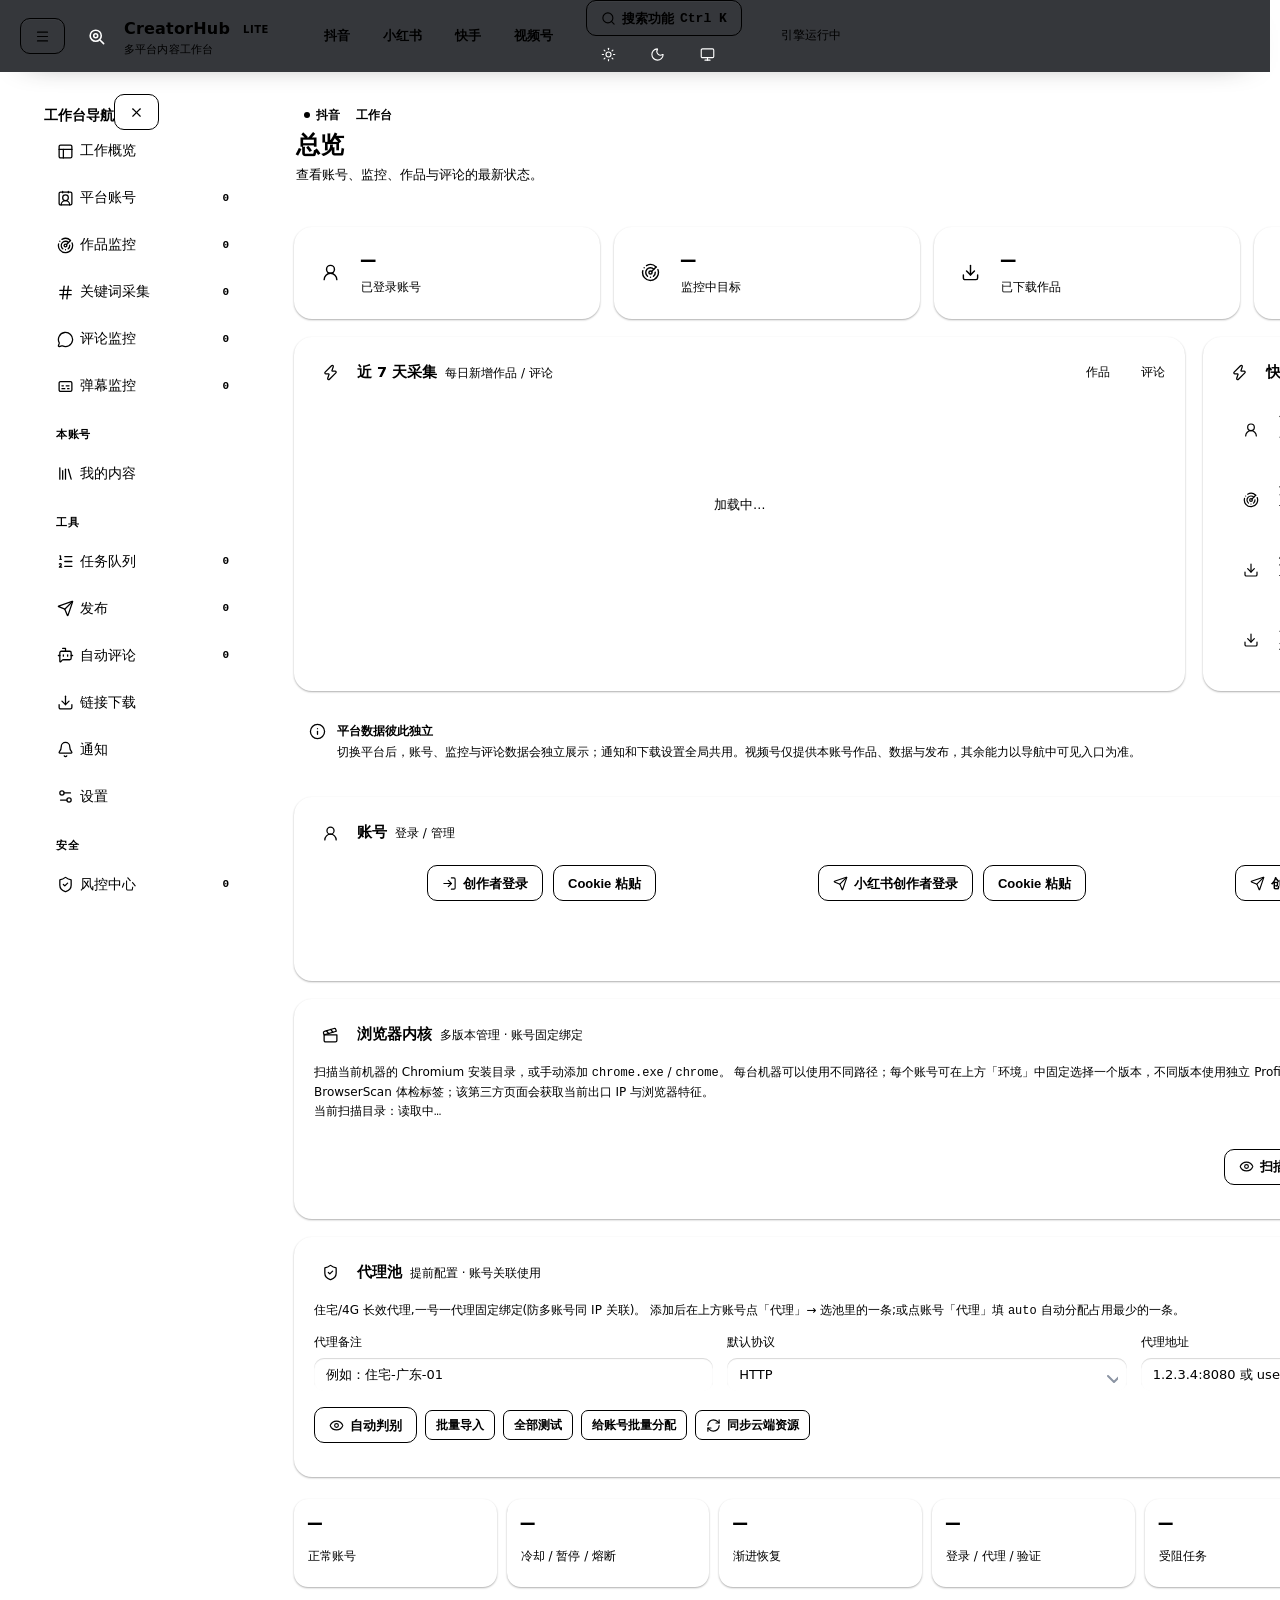
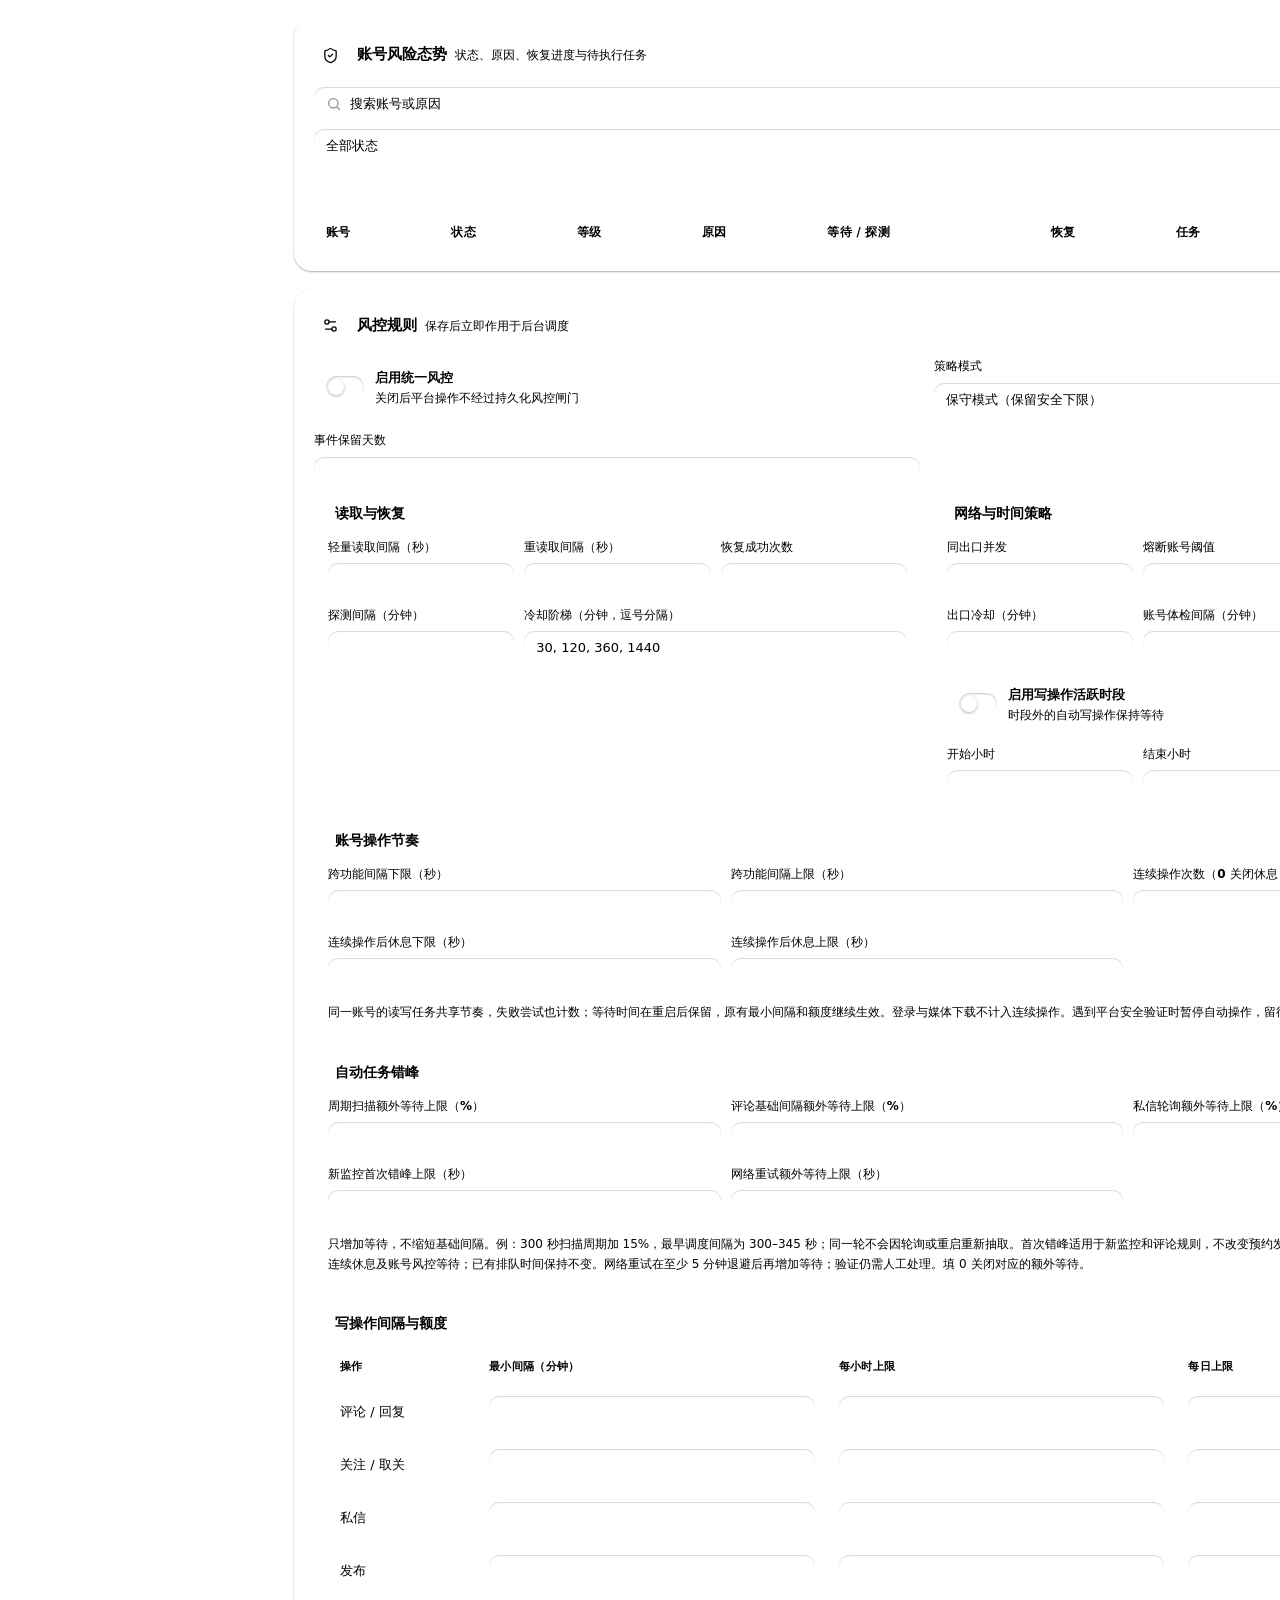
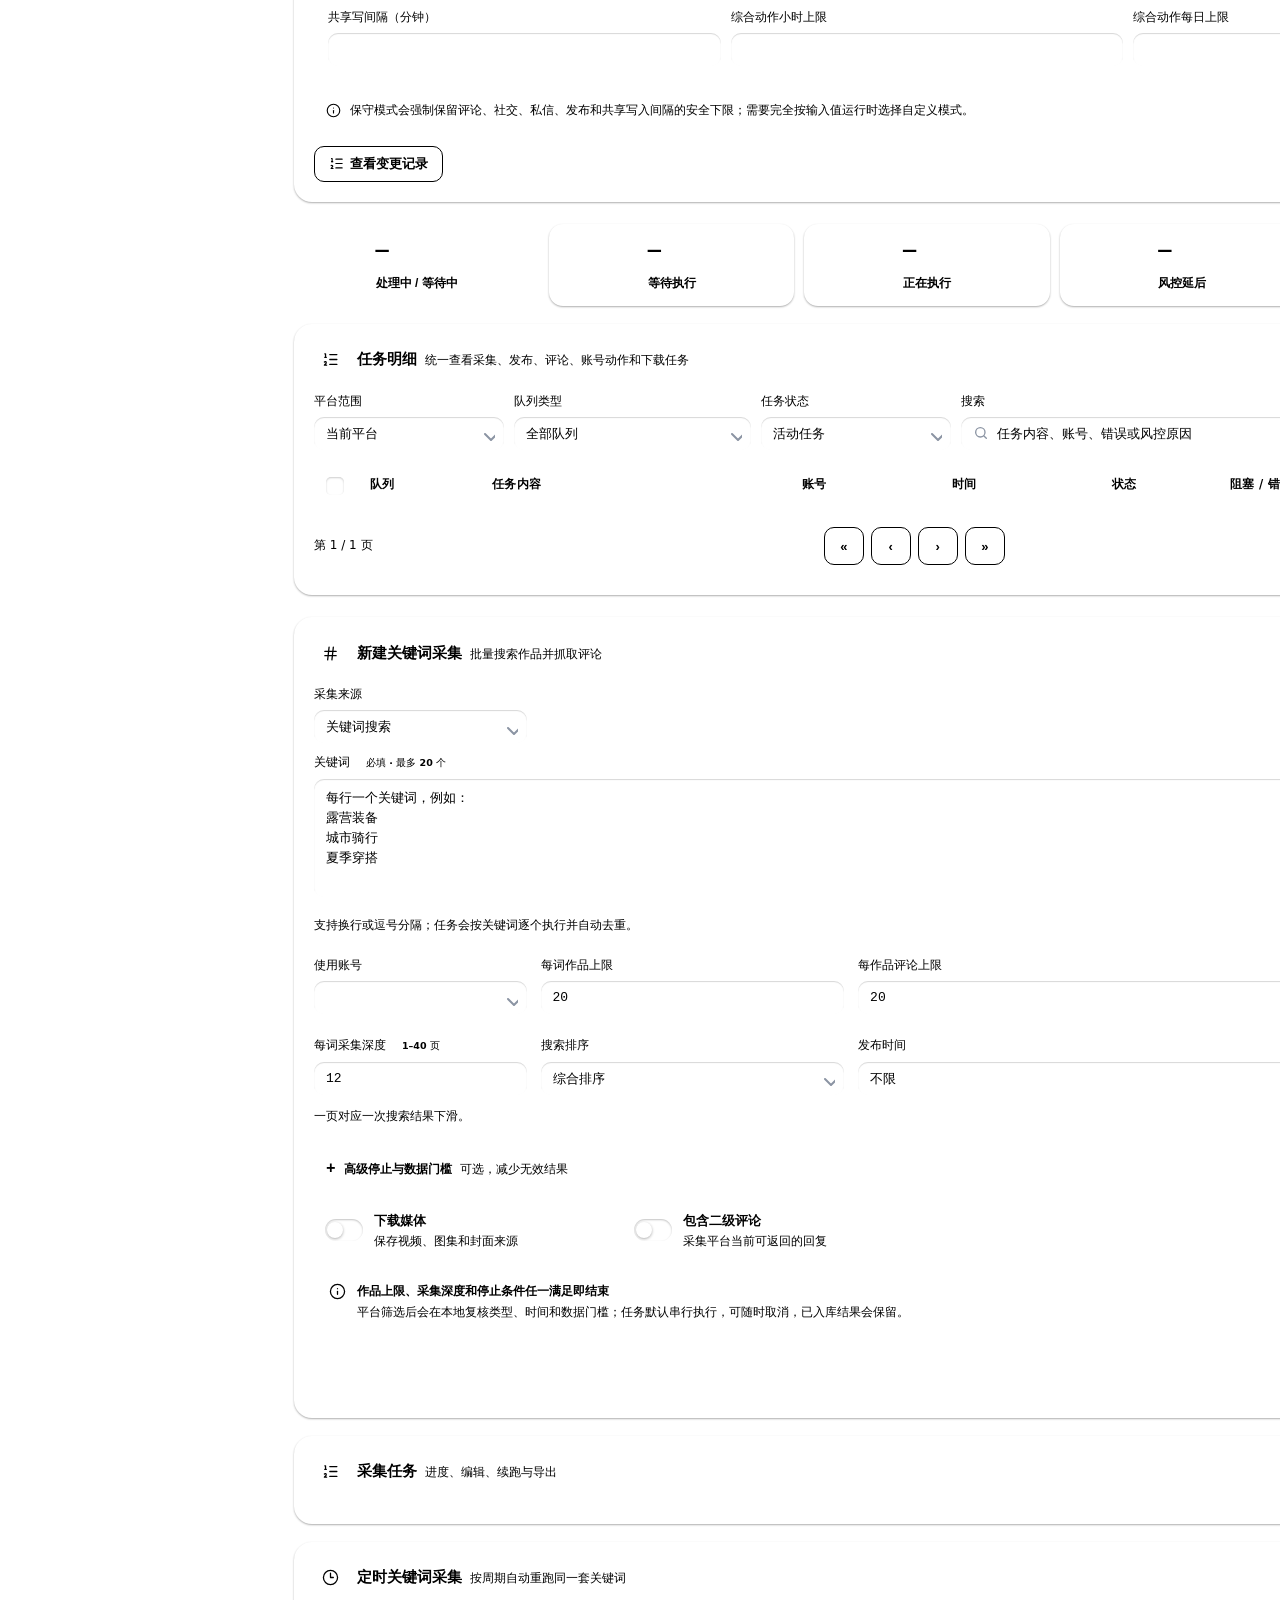
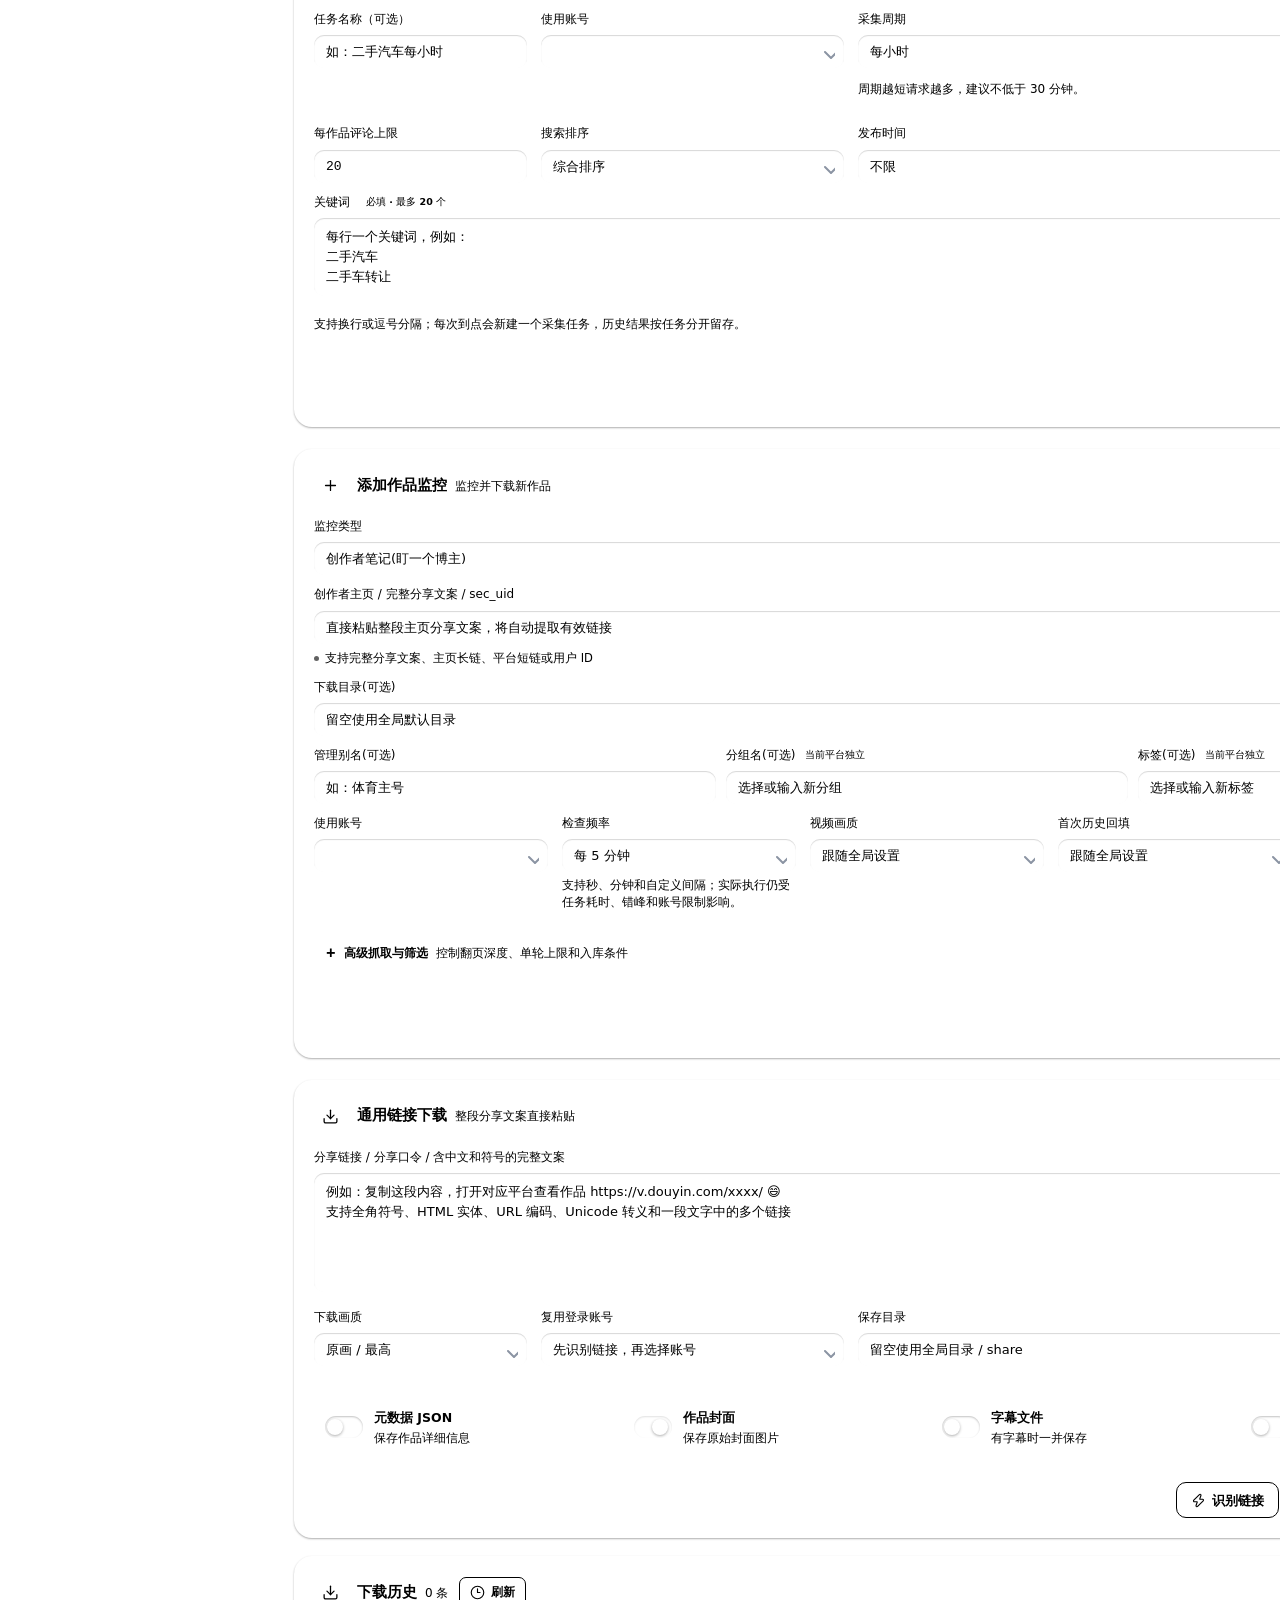
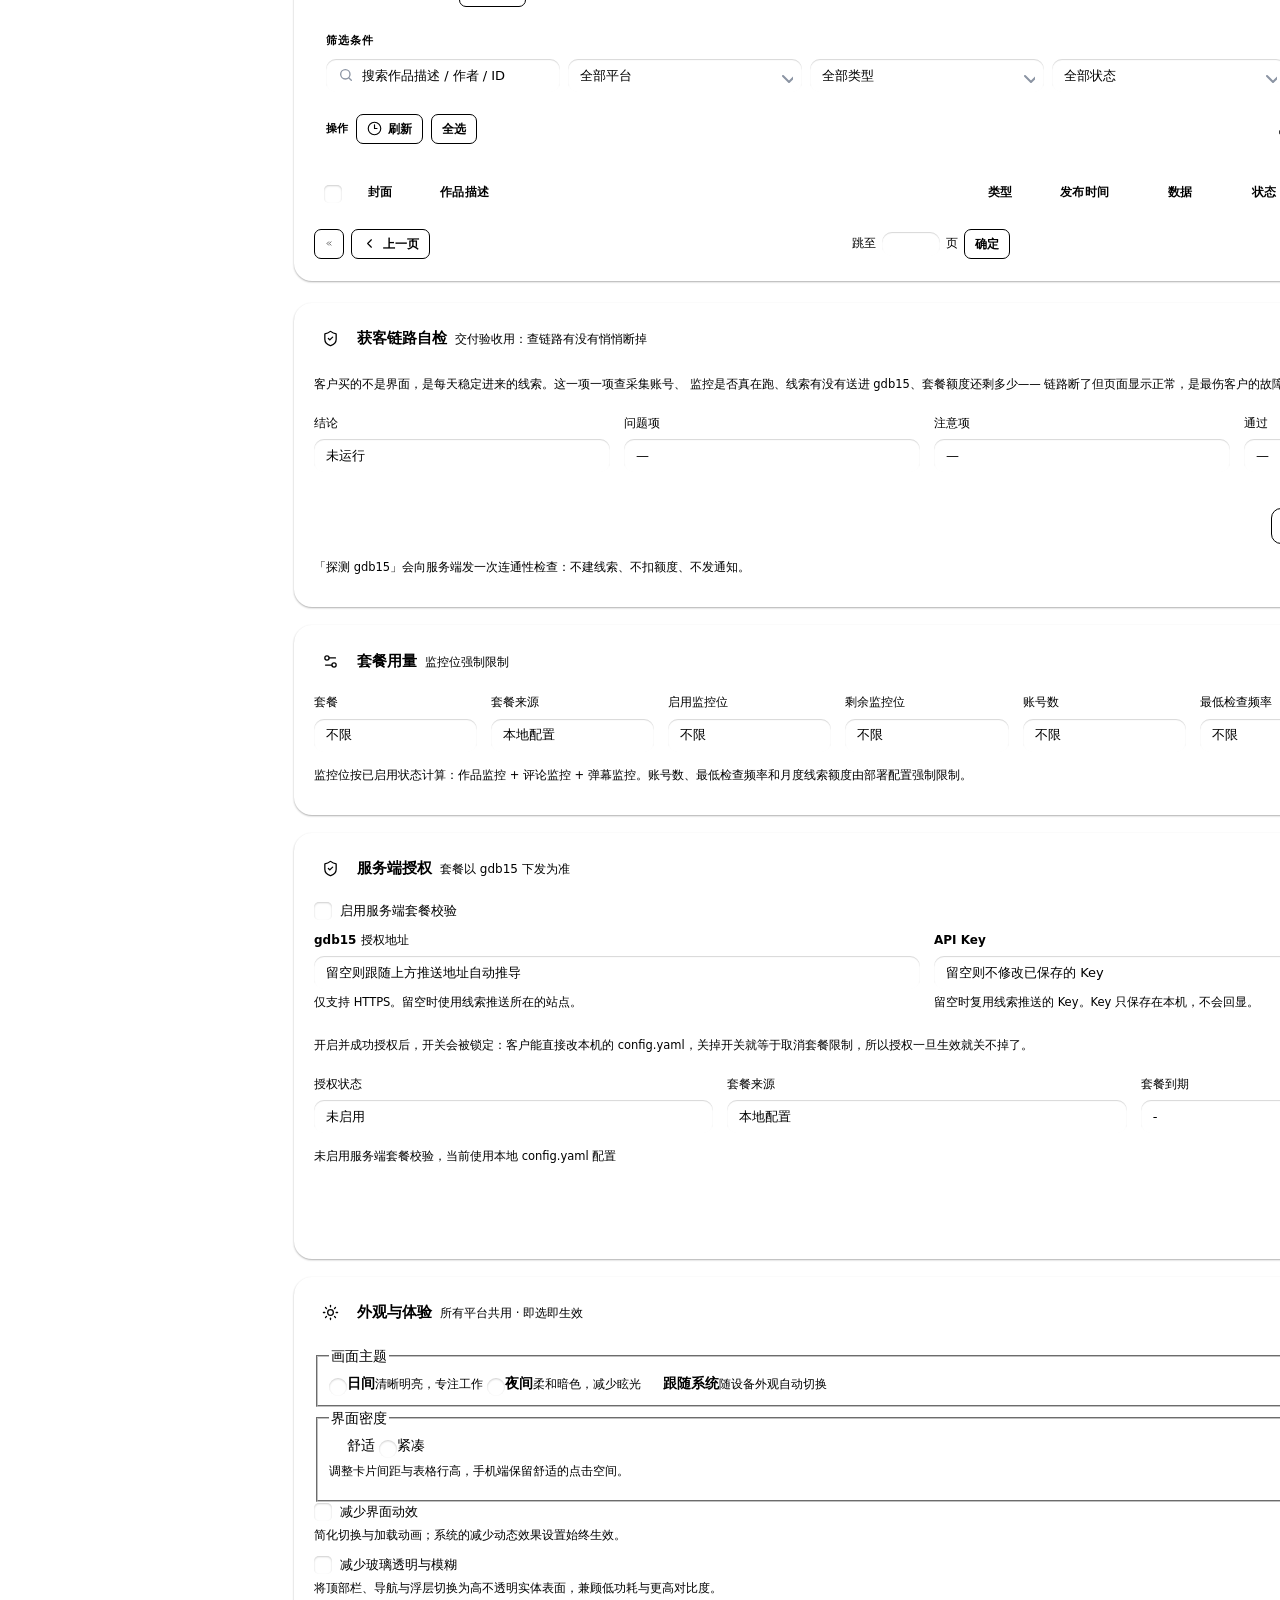
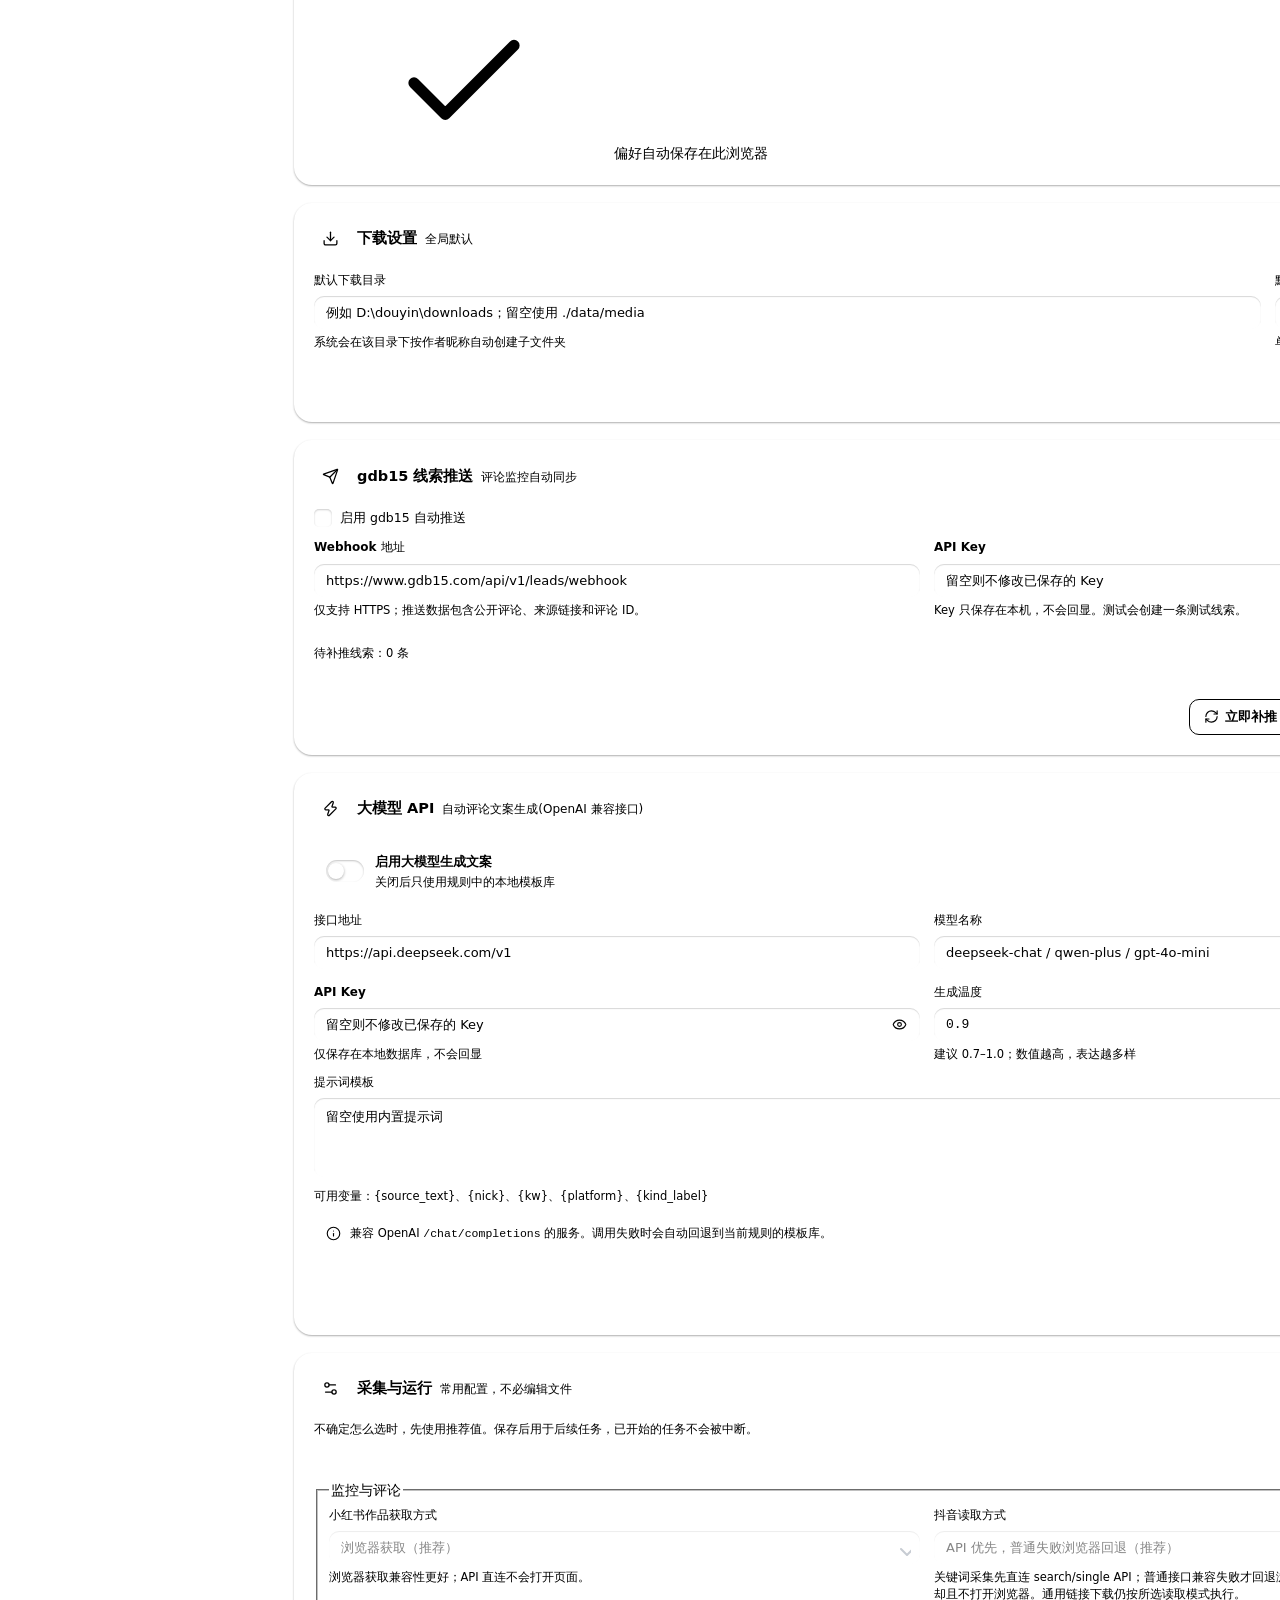
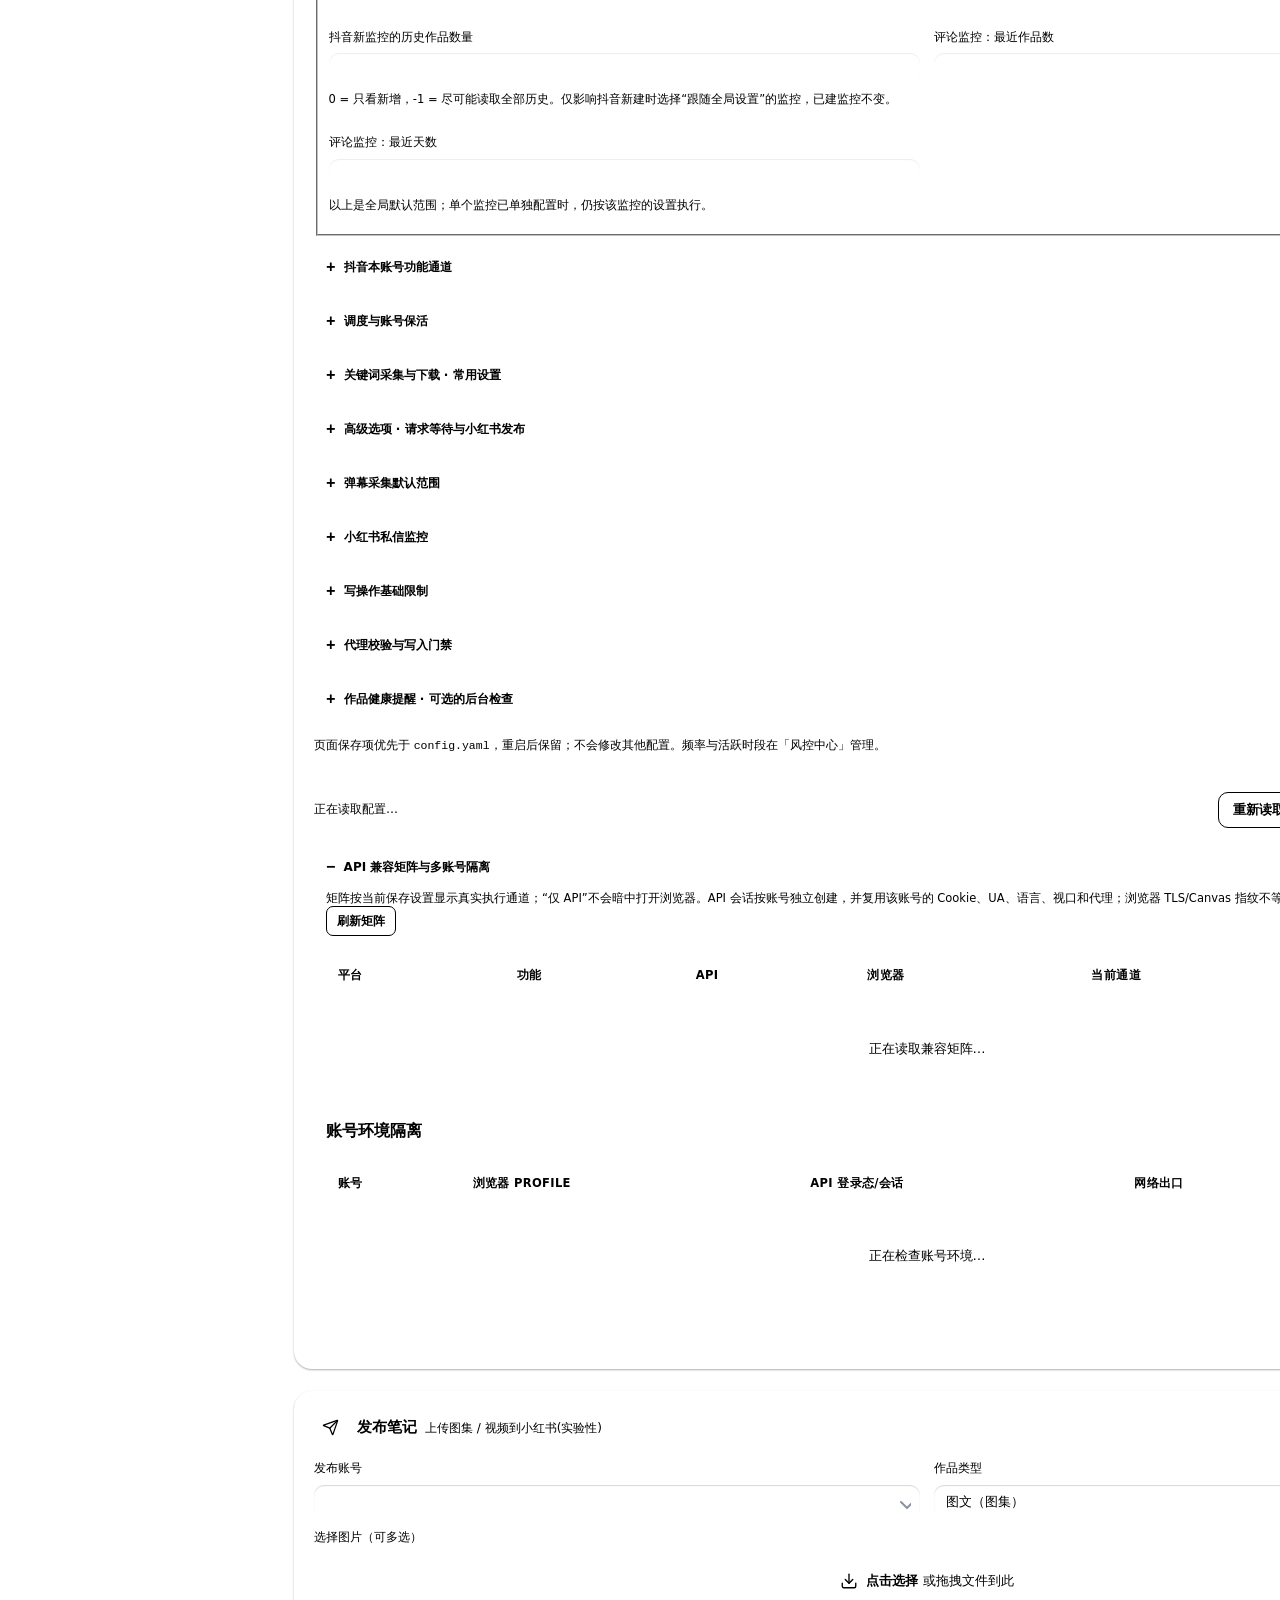
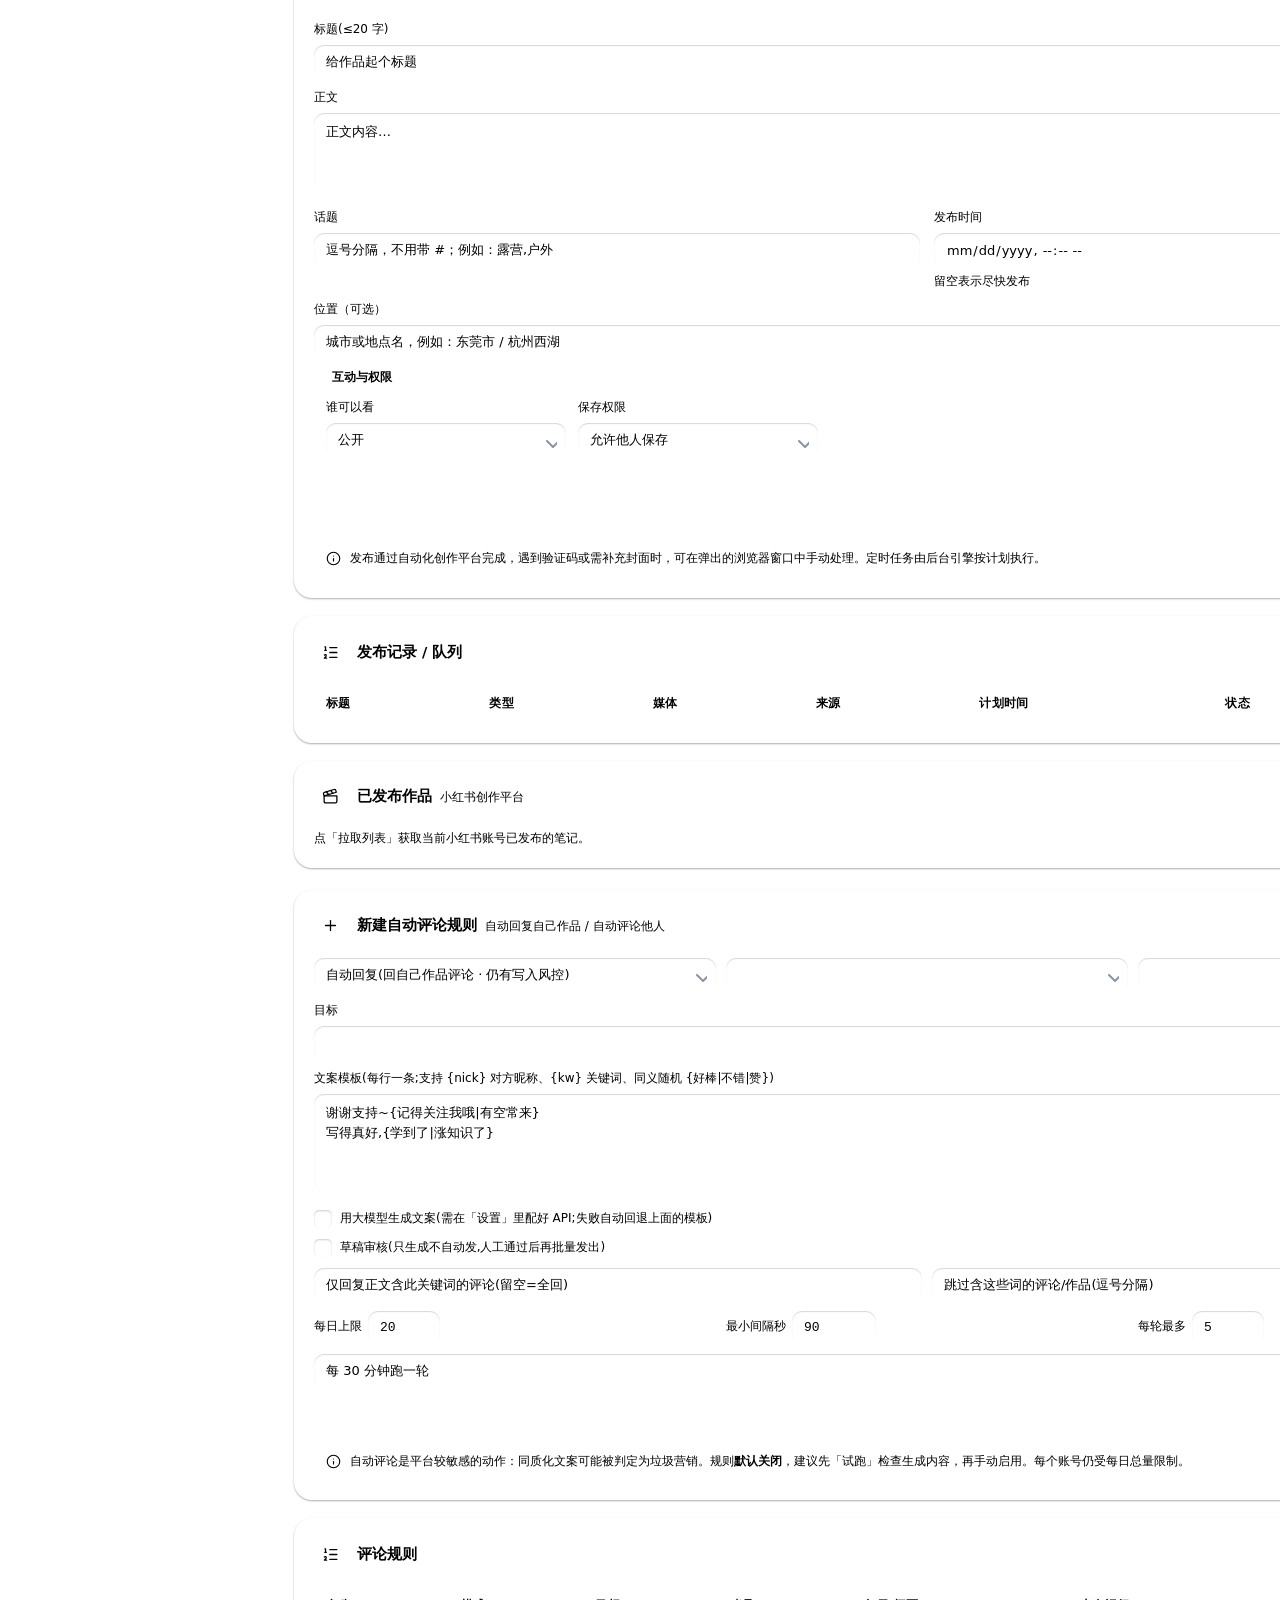
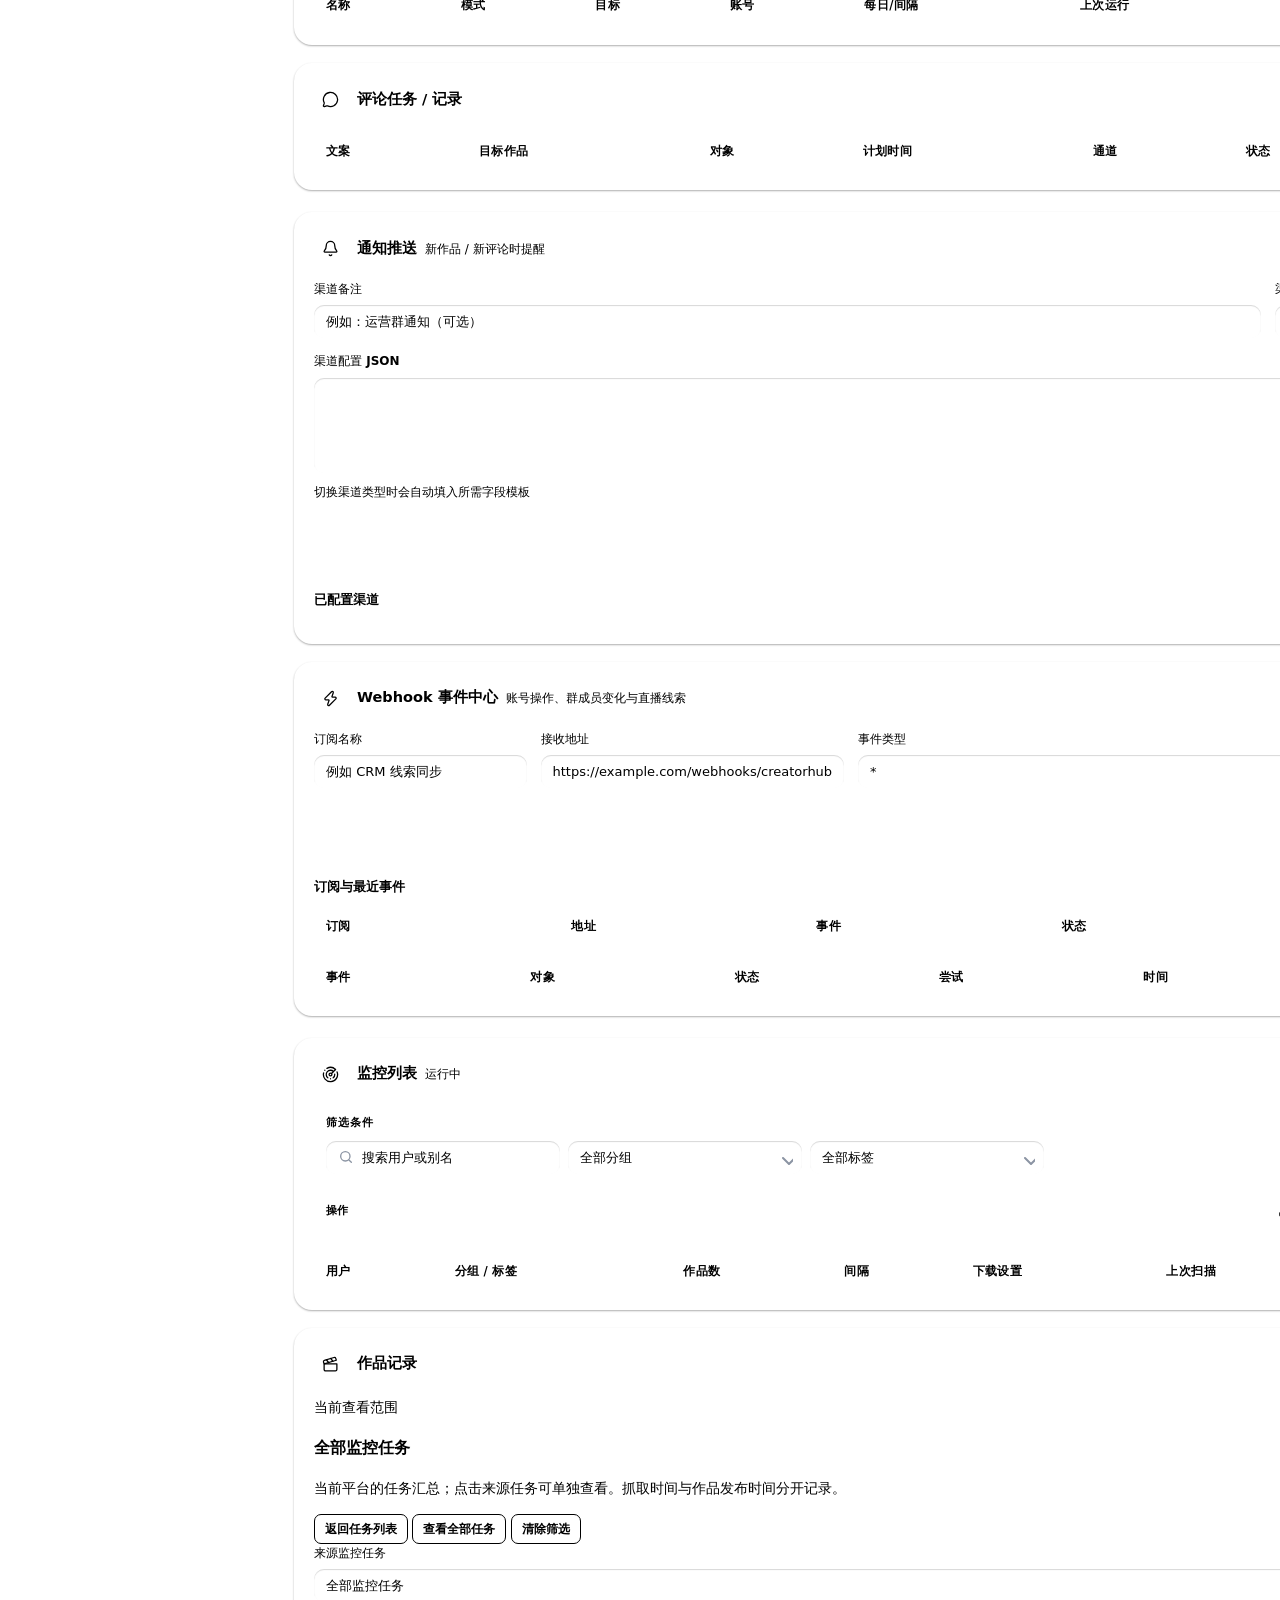
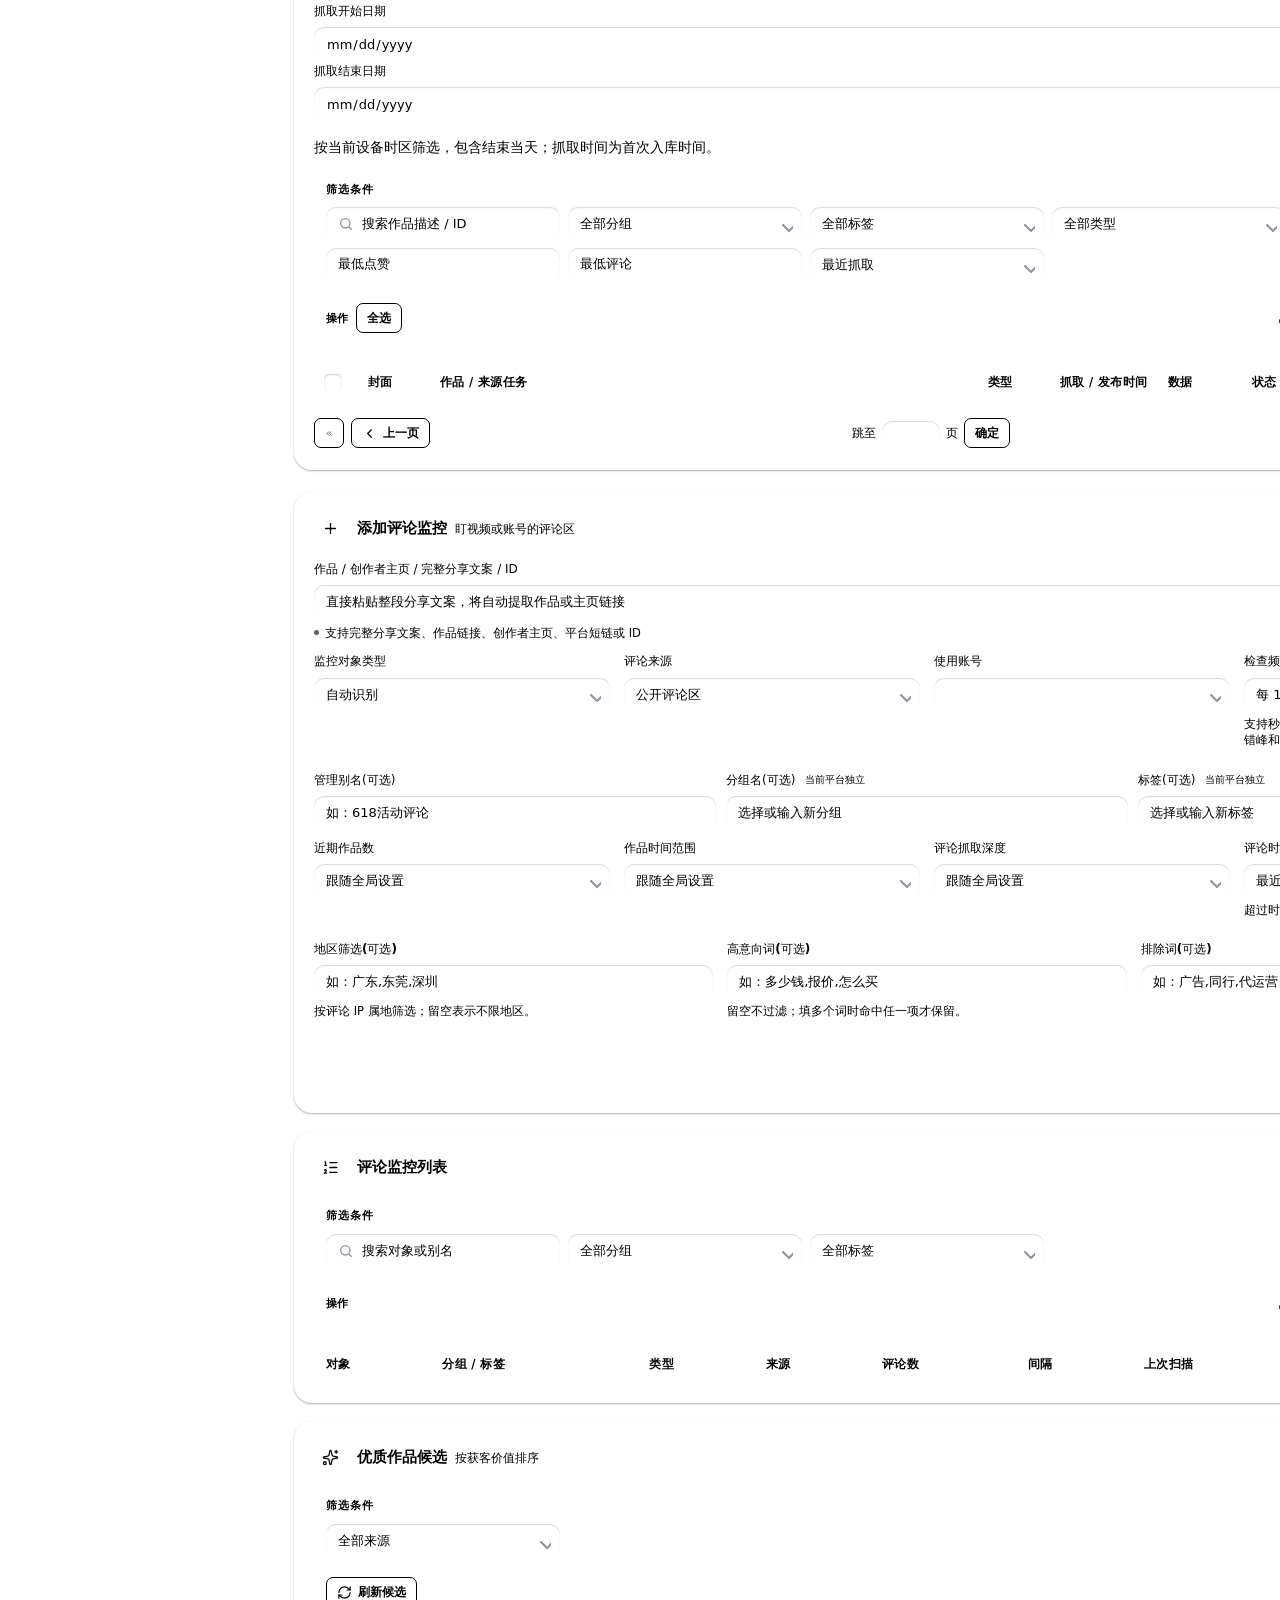
==== commit 12b74bbe: "feat: 拉取云端授权的代理池/账号池（CreatorHub 侧） 心跳时从 gdb15 拉授权资源落进本地代理池，并把本地实况报回去。  - ProxyPool 加 origin / remote" ====
--- a/app/web/index.html
+++ b/app/web/index.html
@@ -1,5 +1,5 @@
 <!DOCTYPE html>
-<html lang="zh-CN" data-theme="light" data-guide-base="https://3441293738.github.io/creatorhub/guide/">
+<html lang="zh-CN" data-theme="light" data-guide-base="https://ado1270.github.io/creatorhub/guide/">
 <head>
 <meta charset="utf-8">
 <meta name="viewport" content="width=device-width, initial-scale=1">
@@ -1999,6 +1999,7 @@
         <button class="ghost sm" onclick="importProxies()" title="多行粘贴批量导入">批量导入</button>
         <button class="ghost sm" onclick="testAllProxies()" title="逐个测试池内代理连通性">全部测试</button>
         <button class="ghost sm" onclick="assignAllProxies()" title="给所有未配代理的账号自动分配(均衡)">给账号批量分配</button>
+        <button class="ghost sm" onclick="syncCloudResources()" title="从 gdb15 后台拉取授权的代理与账号指派(心跳也会自动同步)"><svg><use href="#i-refresh"/></svg>同步云端资源</button>
         <span class="actions-spacer"></span>
         <button onclick="addProxy()"><svg><use href="#i-plus"/></svg>加入代理池</button>
       </div>
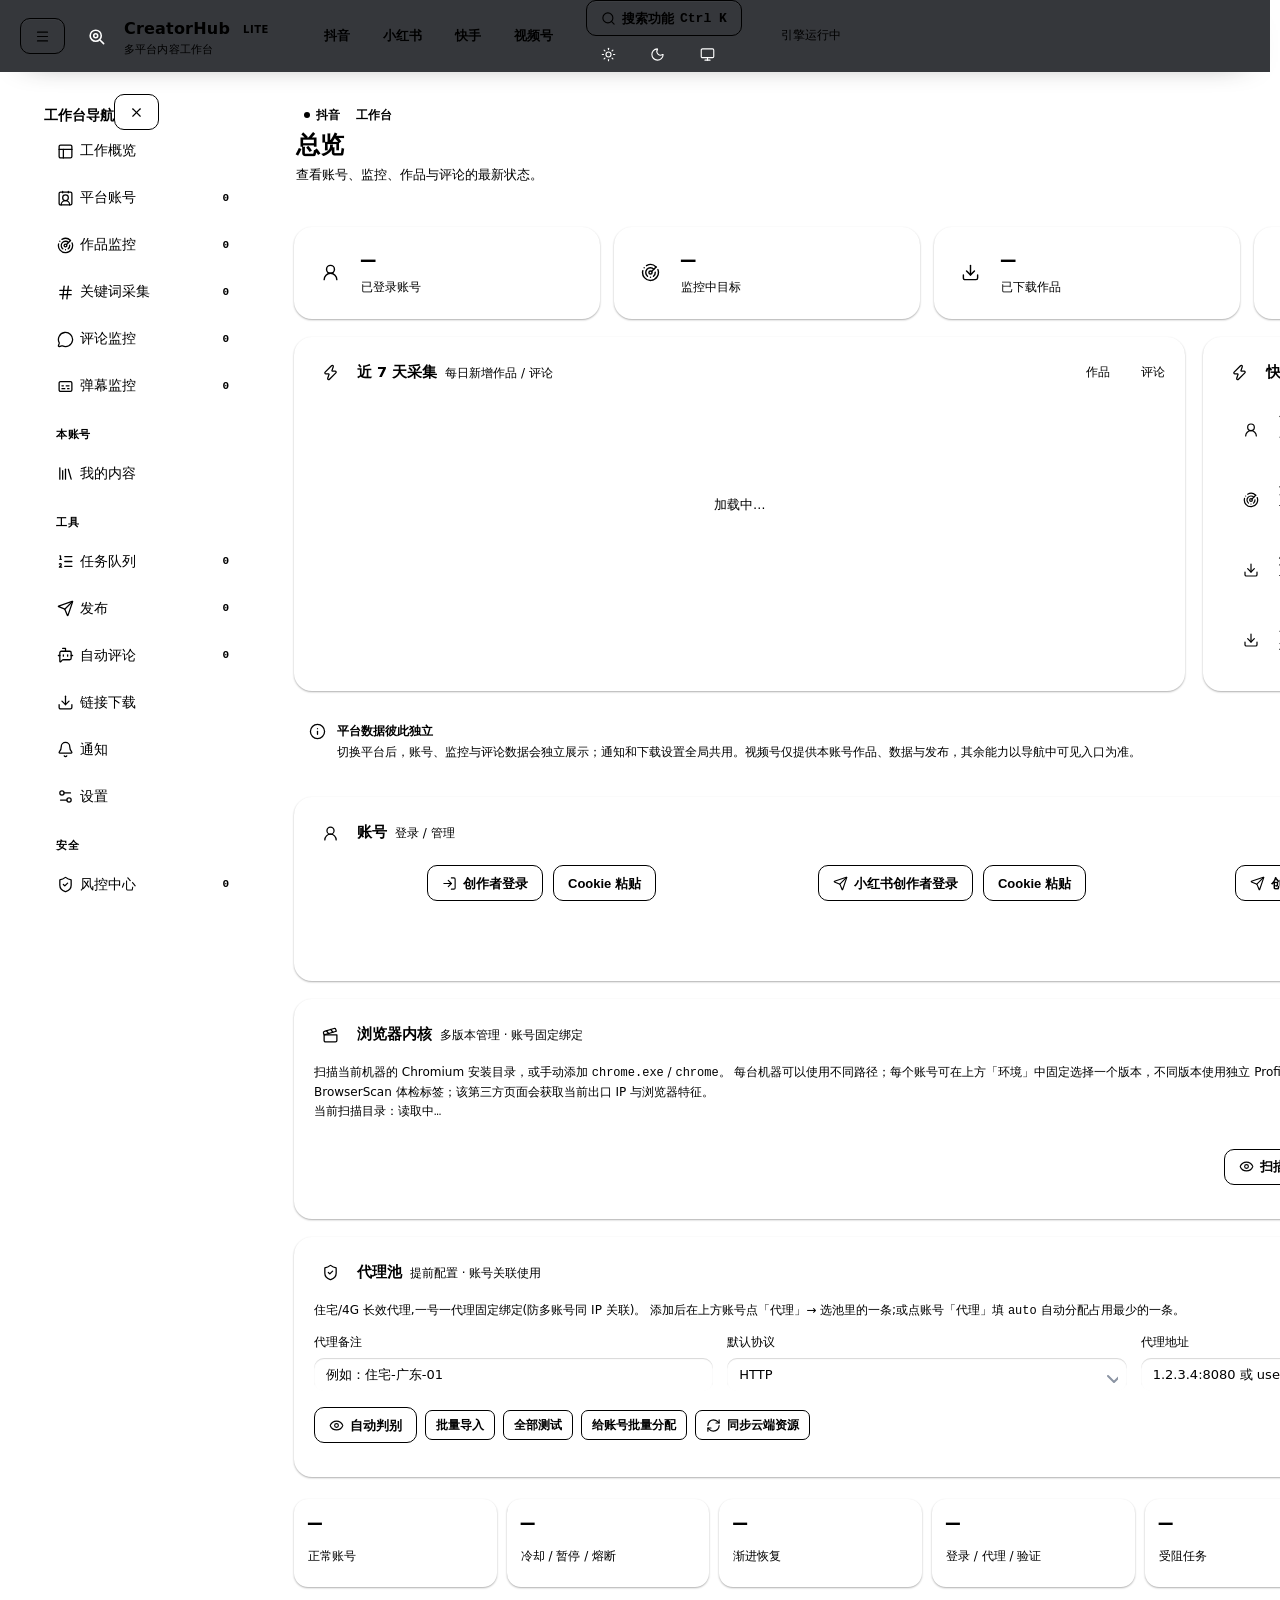
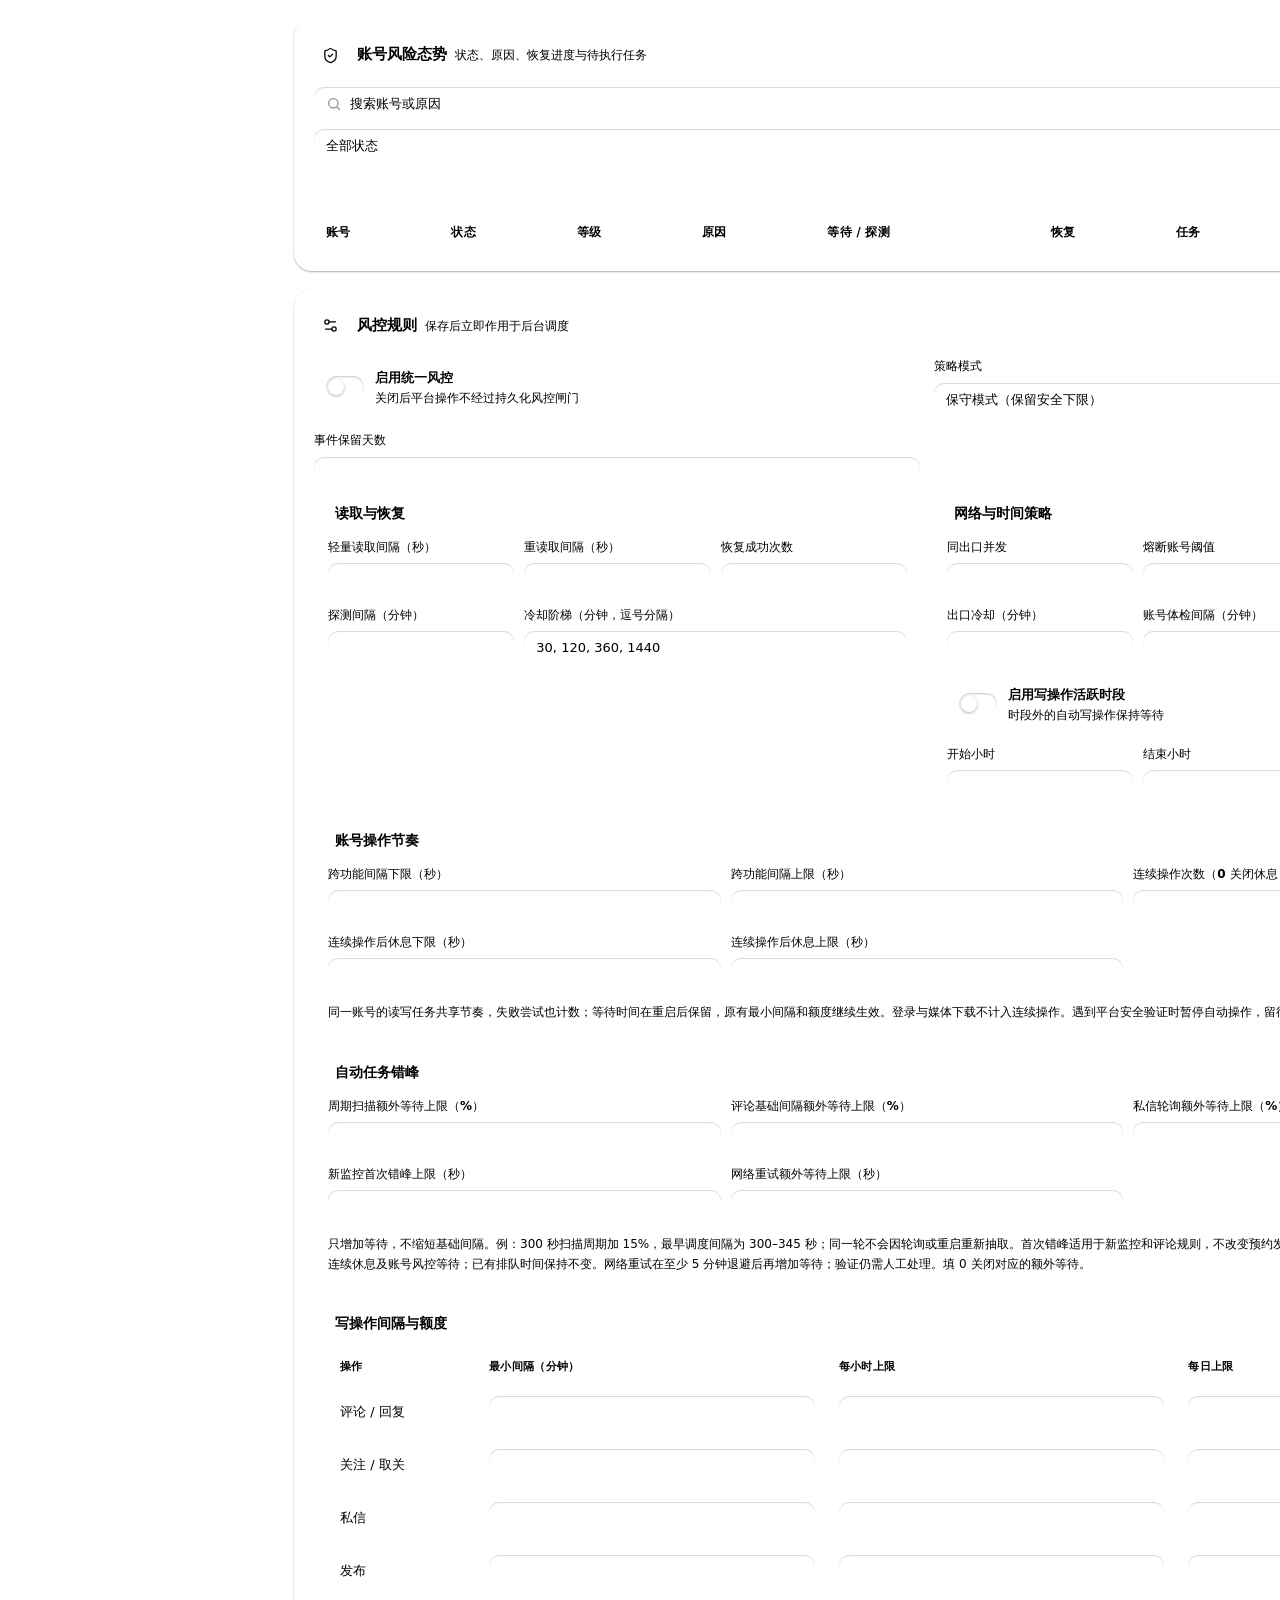
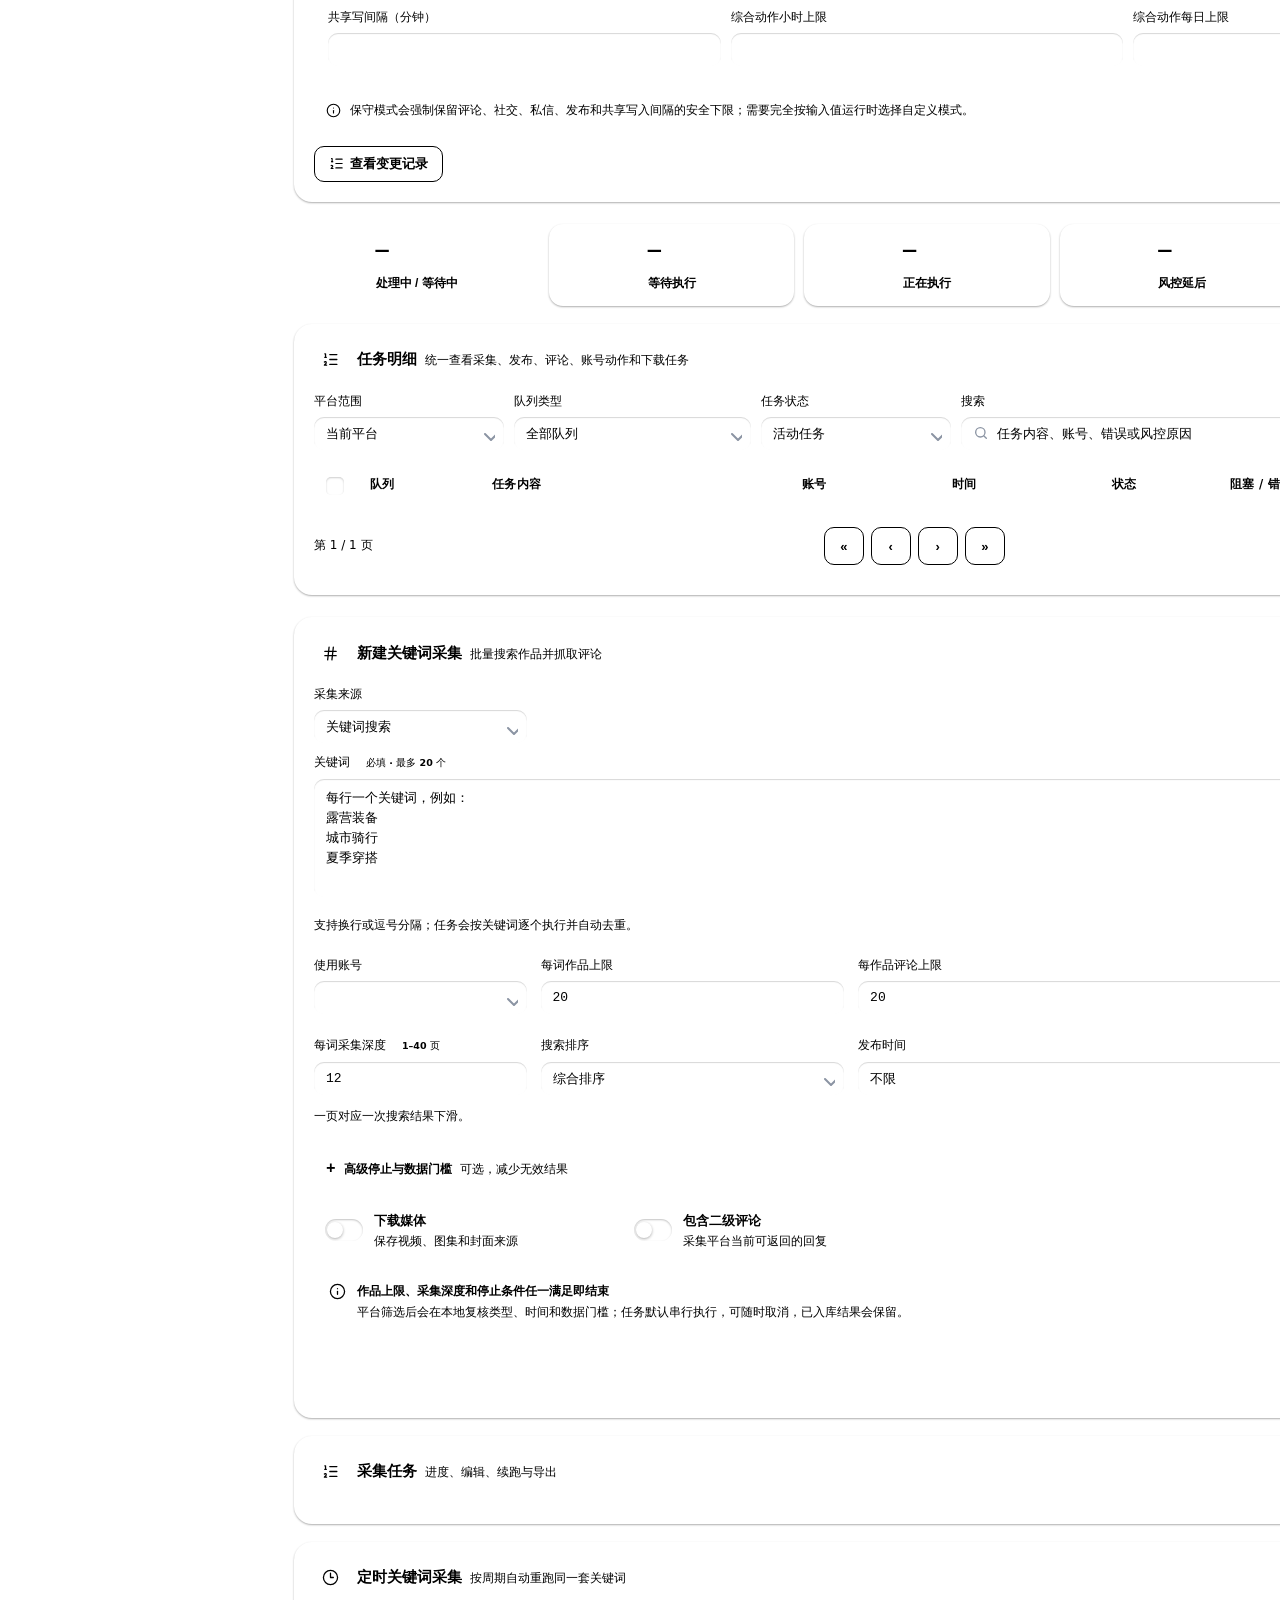
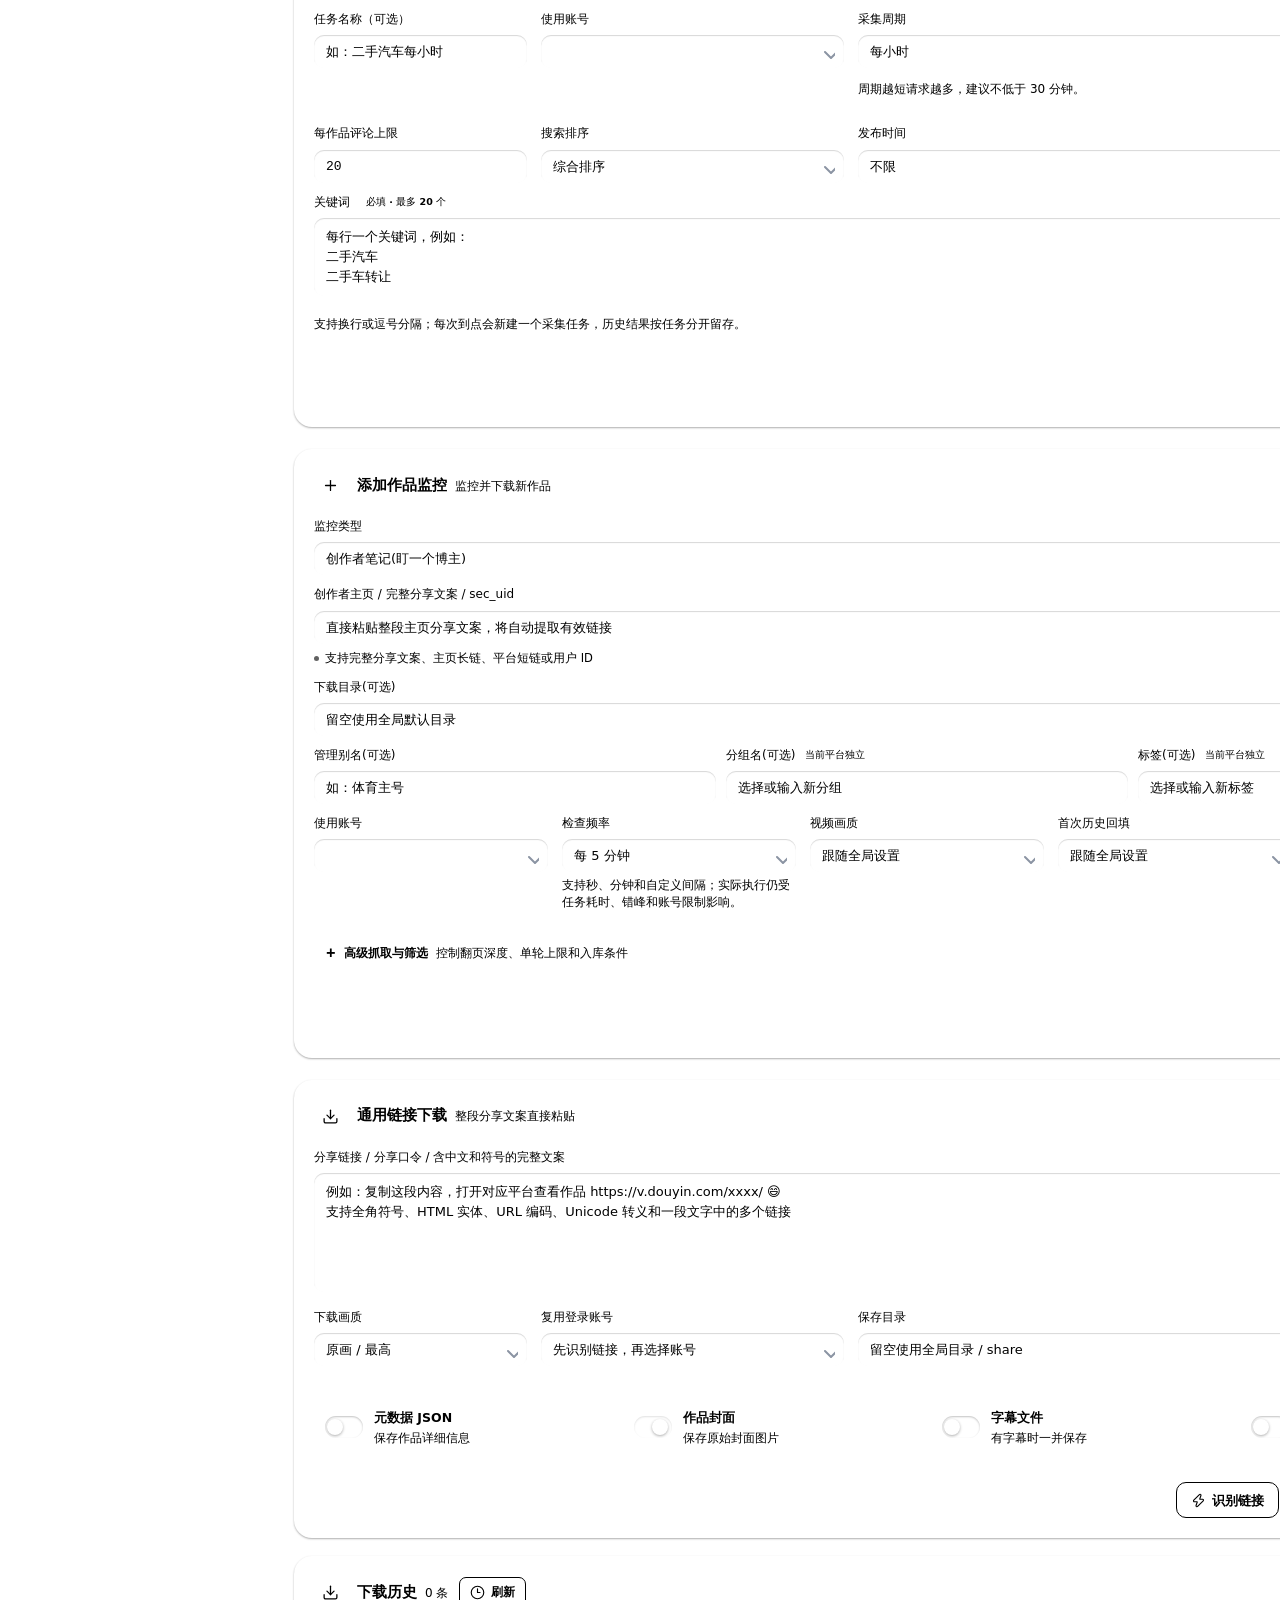
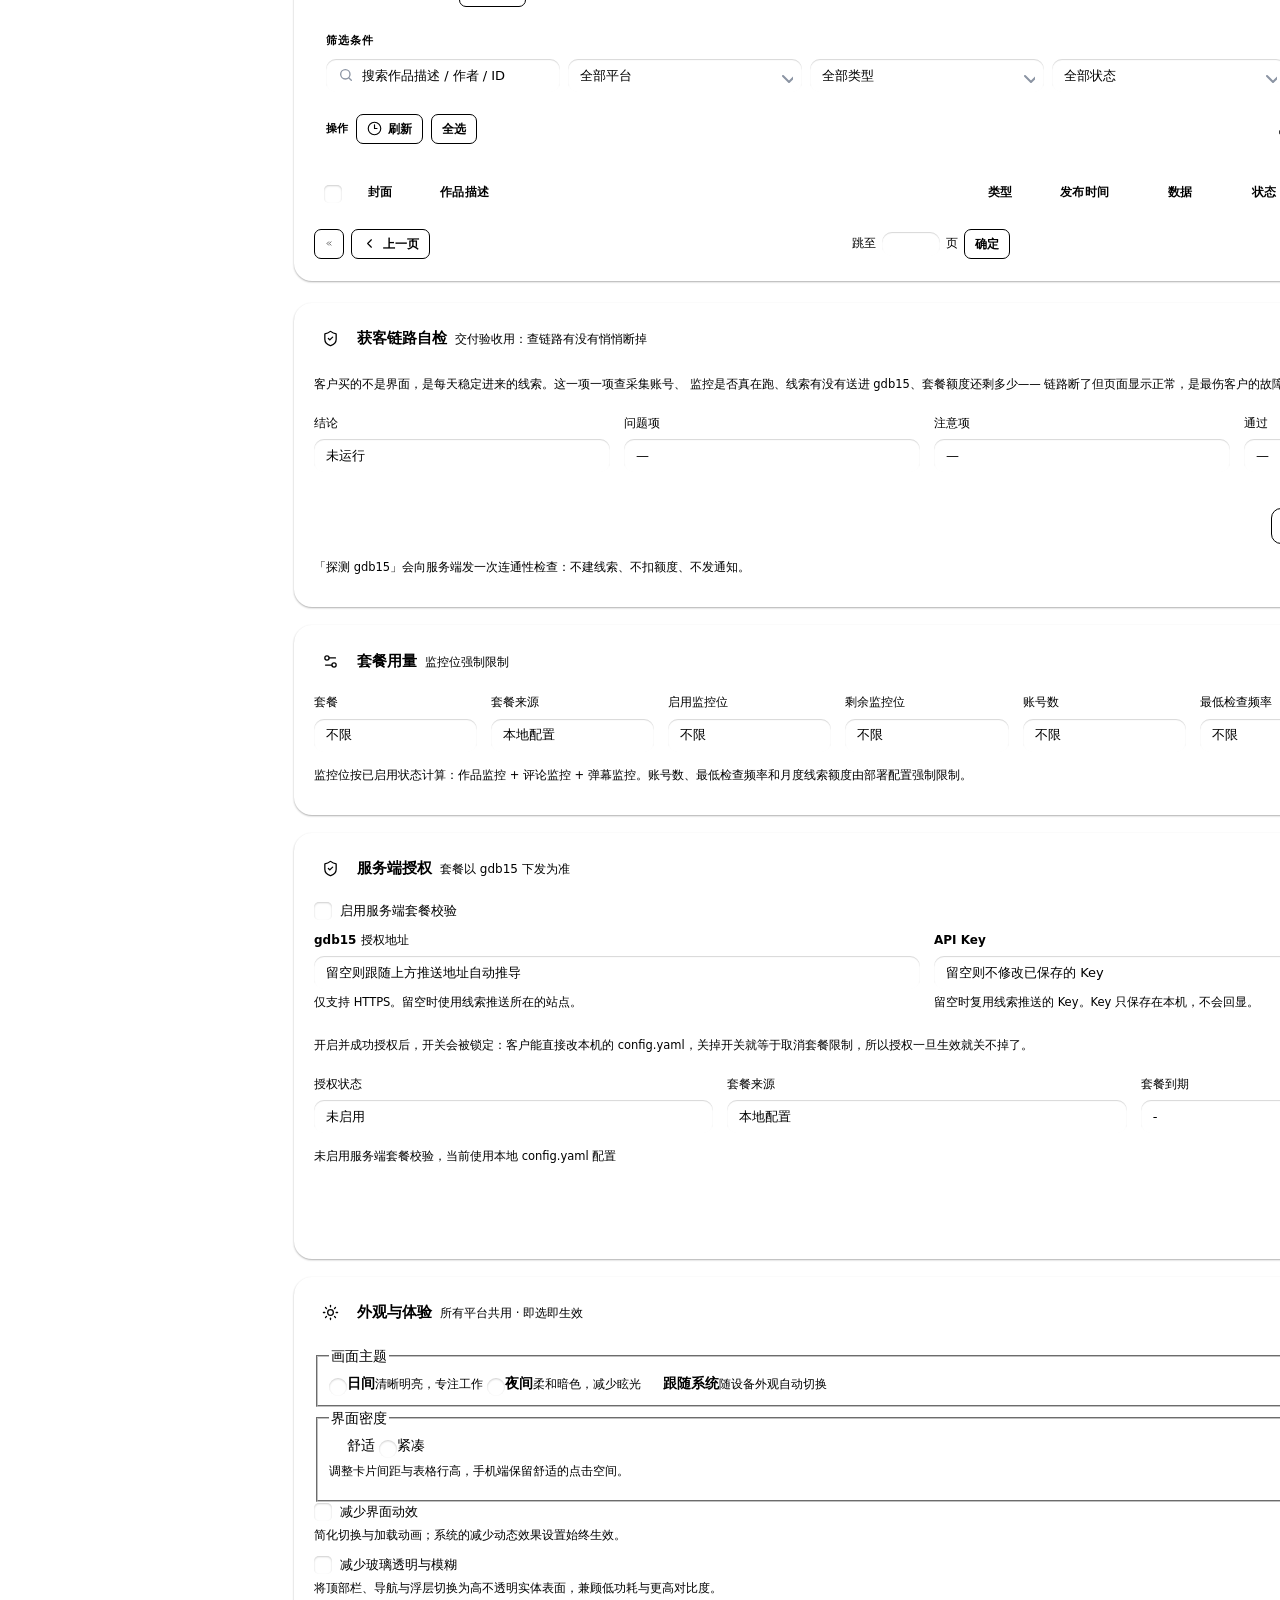
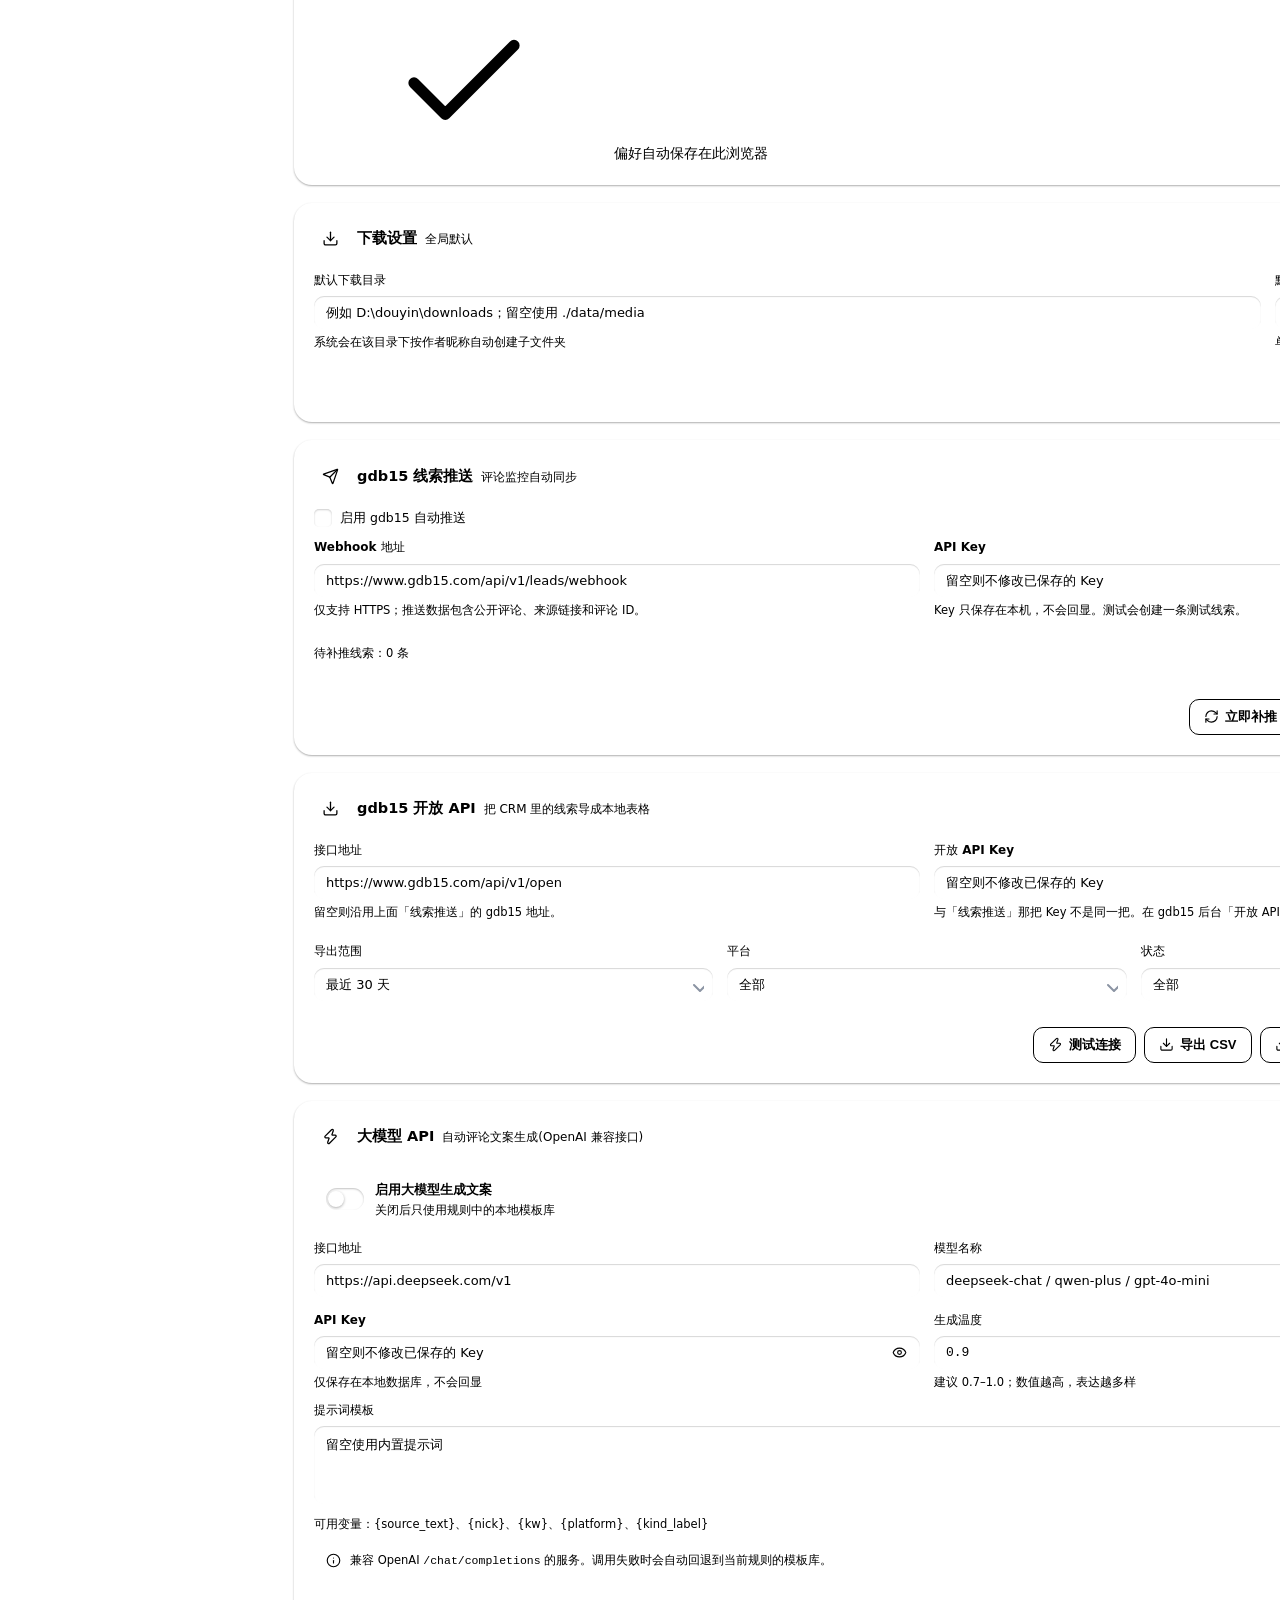
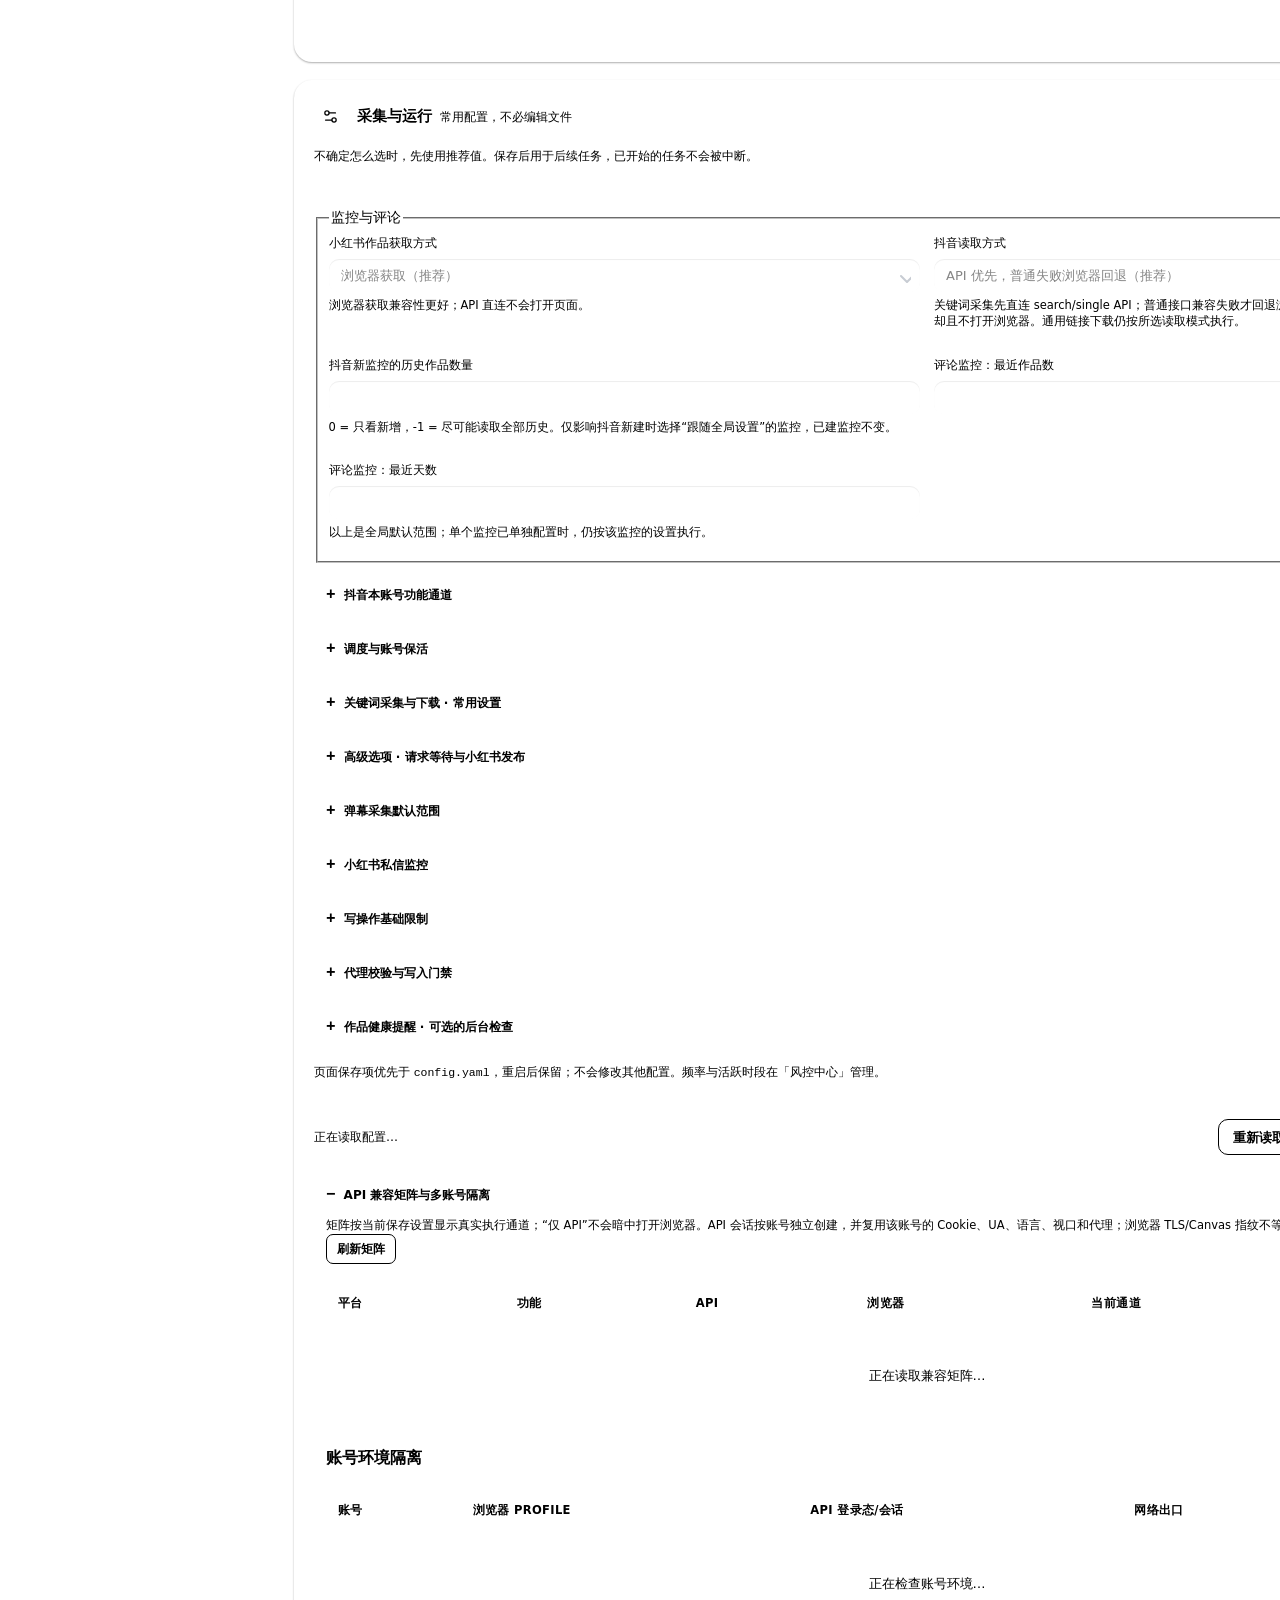
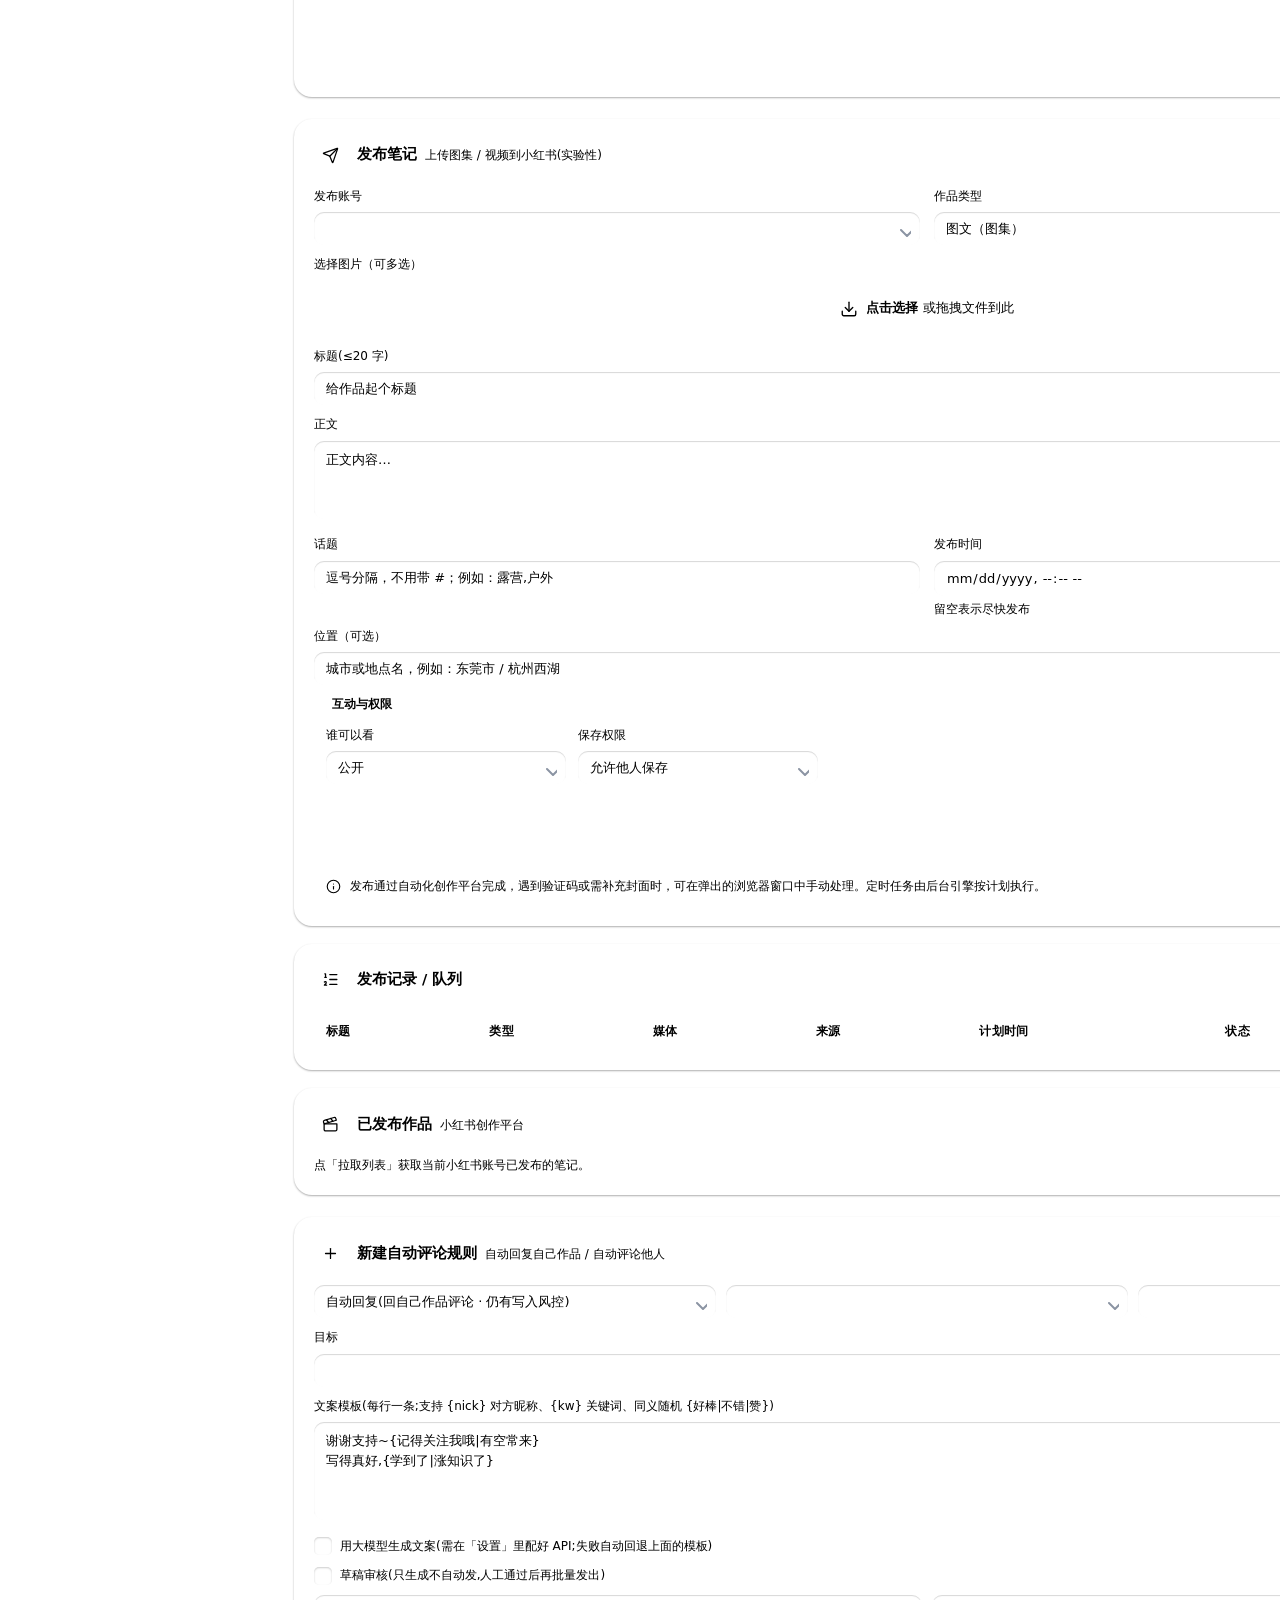
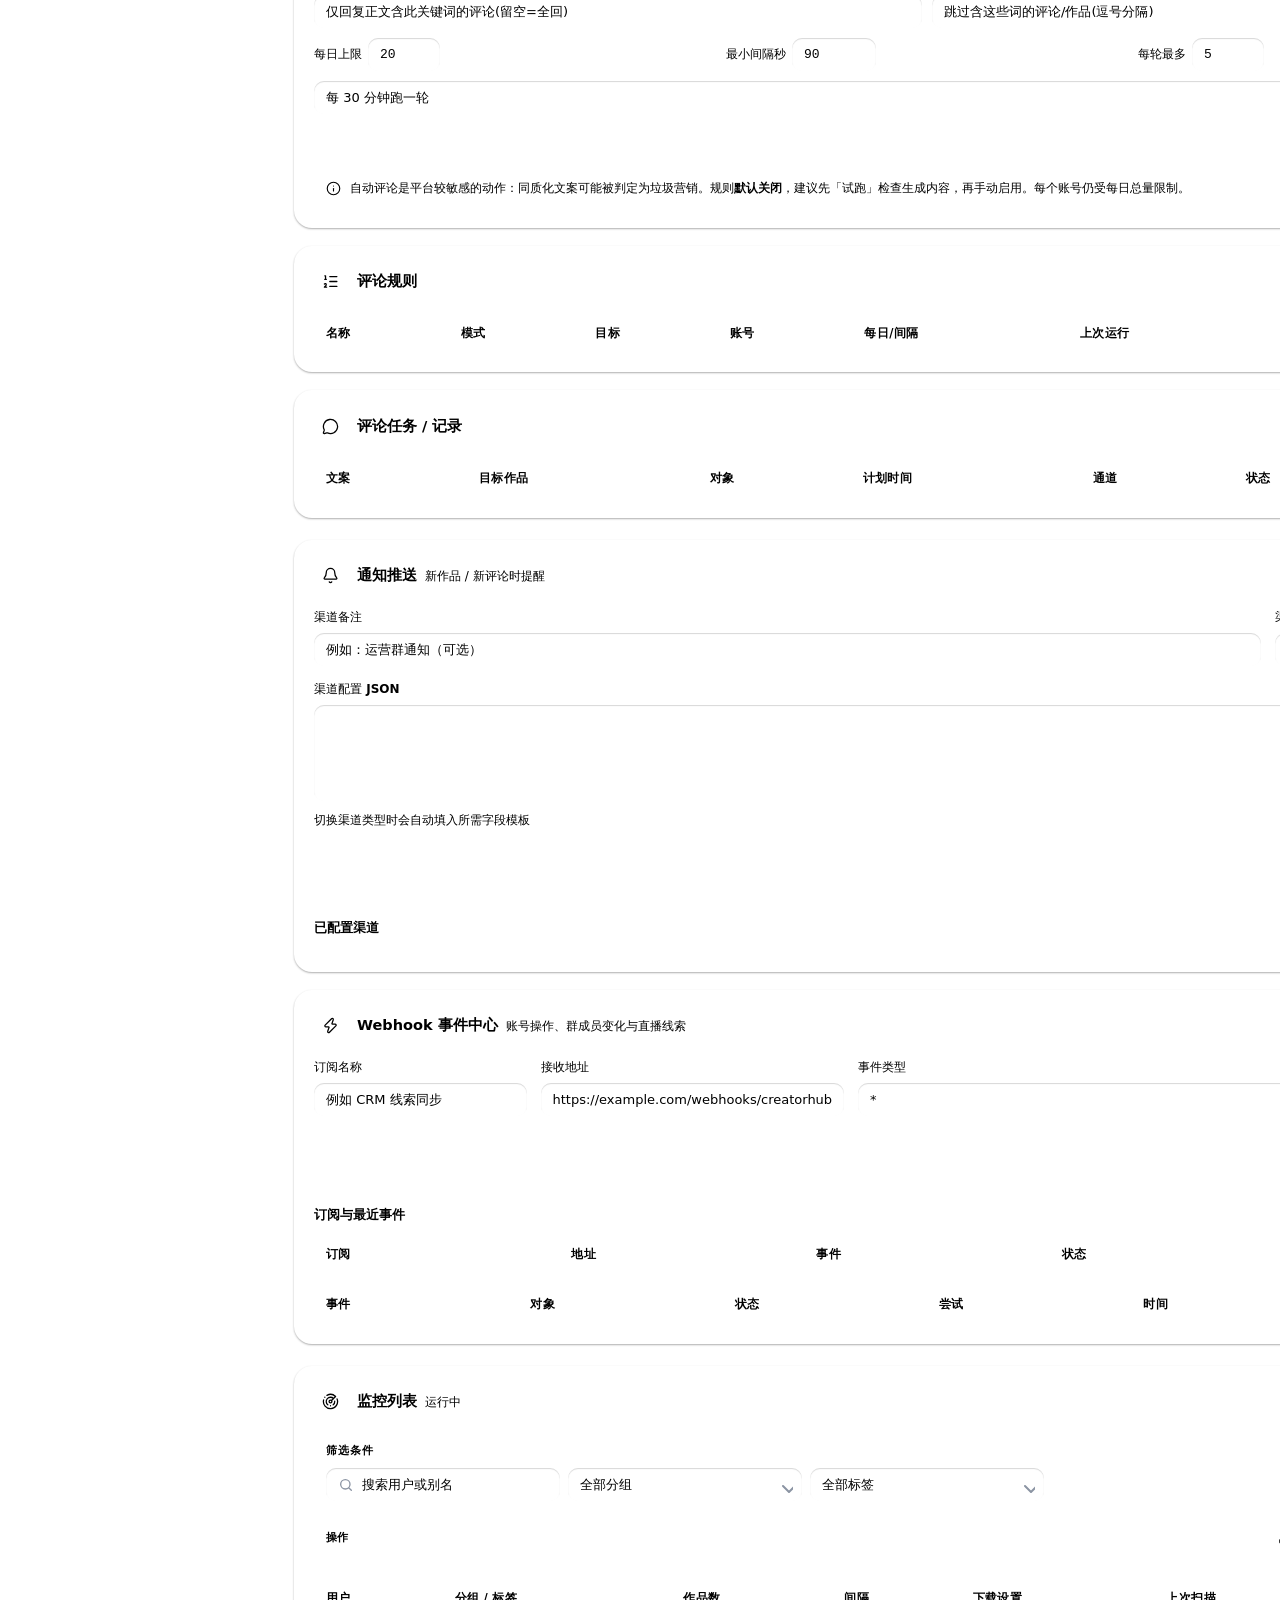
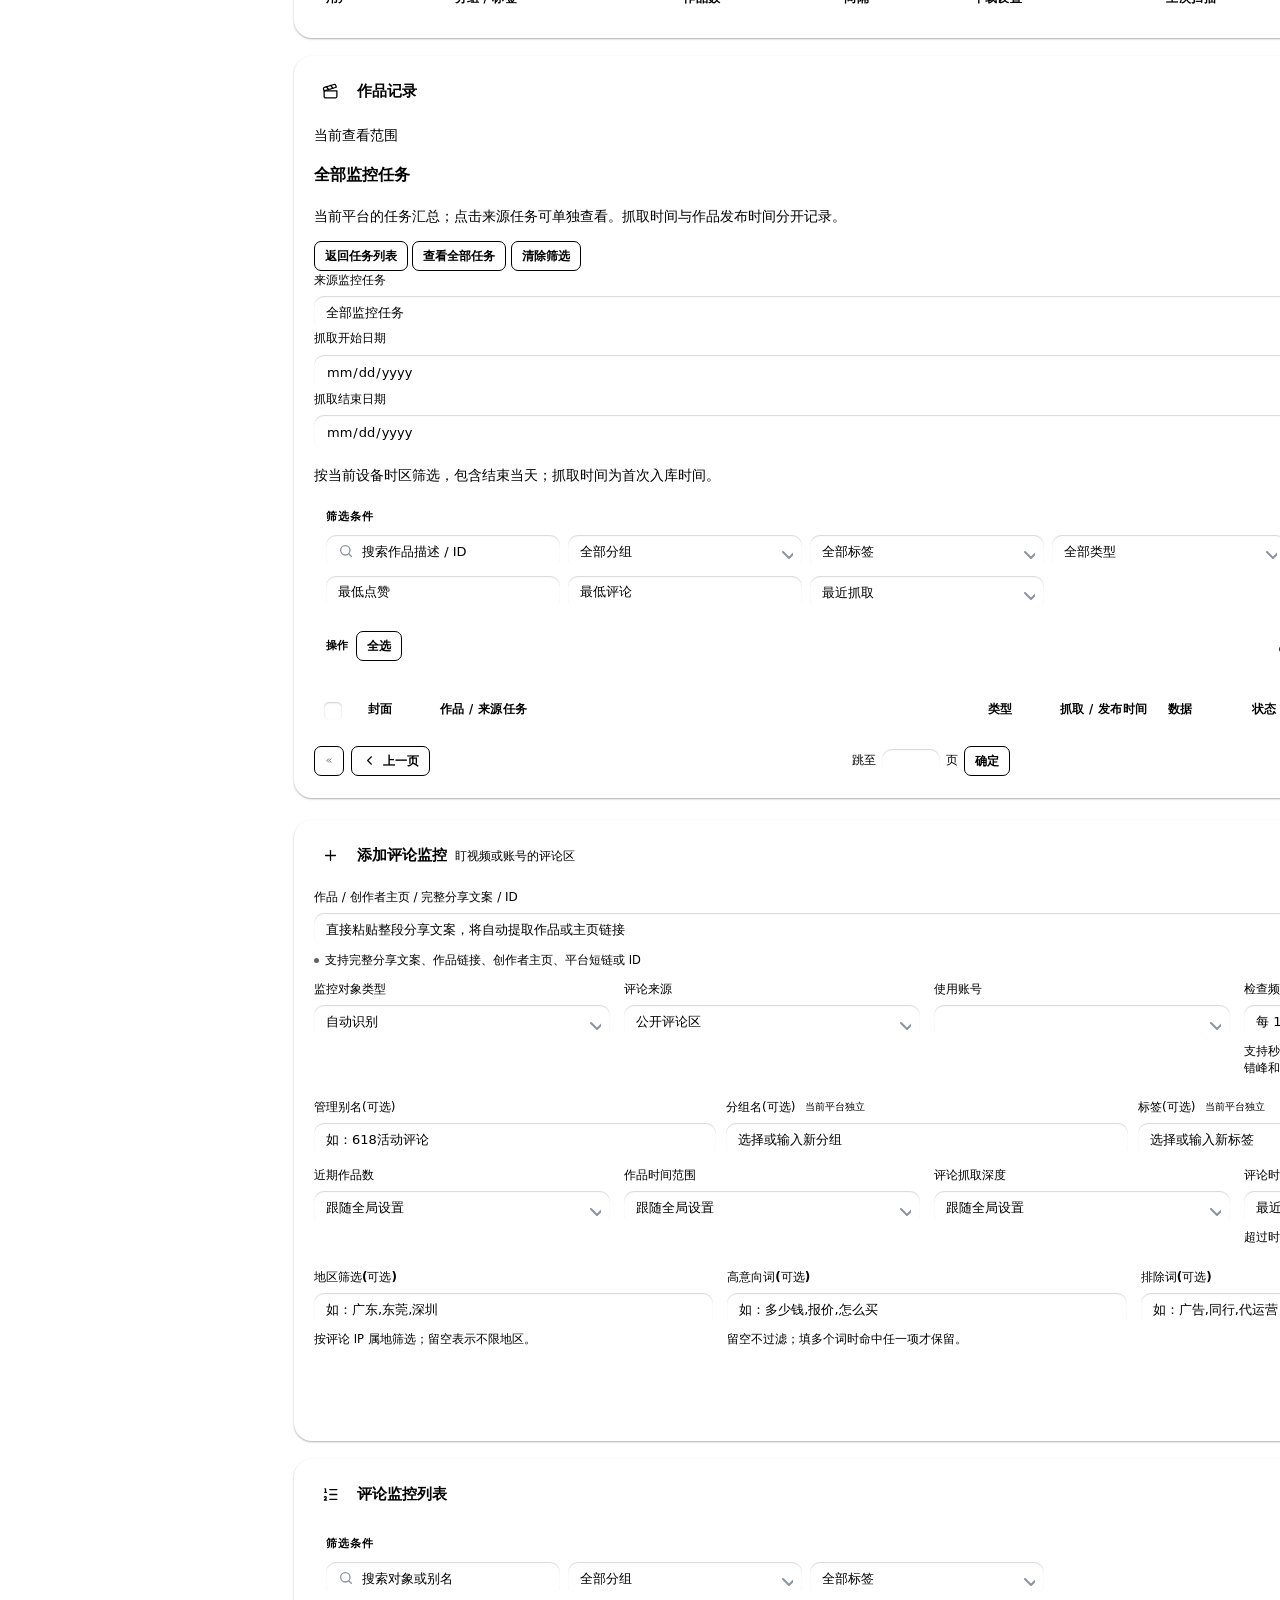
==== commit 97cb3e69: "feat: 一键把 gdb15 线索导成本地表格（开放 API 客户端）" ====
--- a/app/web/index.html
+++ b/app/web/index.html
@@ -2734,6 +2734,75 @@
     </div>
   </div>
 
+  <!-- gdb15 开放 API(把 CRM 里的线索导回本机表格)-->
+  <div class="card" data-section="open-api">
+    <div class="card-head">
+      <span class="card-ic"><svg><use href="#i-download"/></svg></span>
+      <h2>gdb15 开放 API <span class="sub">把 CRM 里的线索导成本地表格</span></h2>
+    </div>
+    <div class="stack">
+      <div class="form-grid cols-auto">
+        <div class="form-field">
+          <label for="open-api-url">接口地址</label>
+          <input id="open-api-url" type="url" inputmode="url" autocomplete="url"
+            placeholder="https://www.gdb15.com/api/v1/open">
+          <p class="field-help">留空则沿用上面「线索推送」的 gdb15 地址。</p>
+        </div>
+        <div class="form-field">
+          <label for="open-api-key">开放 API Key</label>
+          <div class="input-affix">
+            <input id="open-api-key" type="password" autocomplete="new-password"
+              placeholder="留空则不修改已保存的 Key">
+            <button class="input-action" type="button" onclick="toggleSecretInput('open-api-key',this)"
+              aria-label="显示开放 API Key" aria-pressed="false" title="显示或隐藏 API Key">
+              <svg><use href="#i-eye"/></svg>
+            </button>
+          </div>
+          <p class="field-help">与「线索推送」那把 Key 不是同一把。在 gdb15 后台「开放 API」页单独签发，完整 Key 只显示一次。</p>
+        </div>
+      </div>
+      <div class="form-grid cols-auto">
+        <div class="form-field">
+          <label for="open-api-days">导出范围</label>
+          <select id="open-api-days">
+            <option value="7">最近 7 天</option>
+            <option value="30" selected>最近 30 天</option>
+            <option value="90">最近 90 天</option>
+            <option value="0">全部</option>
+          </select>
+        </div>
+        <div class="form-field">
+          <label for="open-api-platform">平台</label>
+          <select id="open-api-platform">
+            <option value="">全部</option>
+            <option value="douyin">抖音</option>
+            <option value="xiaohongshu">小红书</option>
+            <option value="kuaishou">快手</option>
+            <option value="channels">视频号</option>
+          </select>
+        </div>
+        <div class="form-field">
+          <label for="open-api-status">状态</label>
+          <select id="open-api-status">
+            <option value="">全部</option>
+            <option value="PENDING">待跟进</option>
+            <option value="CONTACTED">已触达</option>
+            <option value="REPLIED">已回复</option>
+            <option value="CONVERTED">已成交</option>
+            <option value="LOST">已流失</option>
+          </select>
+        </div>
+      </div>
+      <div class="form-actions">
+        <span class="status-text" id="open-api-msg" role="status" aria-live="polite"></span>
+        <button class="ghost" onclick="testOpenApi()"><svg><use href="#i-bolt"/></svg>测试连接</button>
+        <button class="ghost" onclick="exportOpenApi('csv')"><svg><use href="#i-download"/></svg>导出 CSV</button>
+        <button class="ghost" onclick="exportOpenApi('xlsx')"><svg><use href="#i-download"/></svg>导出 Excel</button>
+        <button onclick="saveOpenApiSettings()"><svg><use href="#i-check"/></svg>保存开放 API 设置</button>
+      </div>
+    </div>
+  </div>
+
   <!-- 大模型 API(自动评论文案)-->
   <div class="card" data-section="ai">
     <div class="card-head">
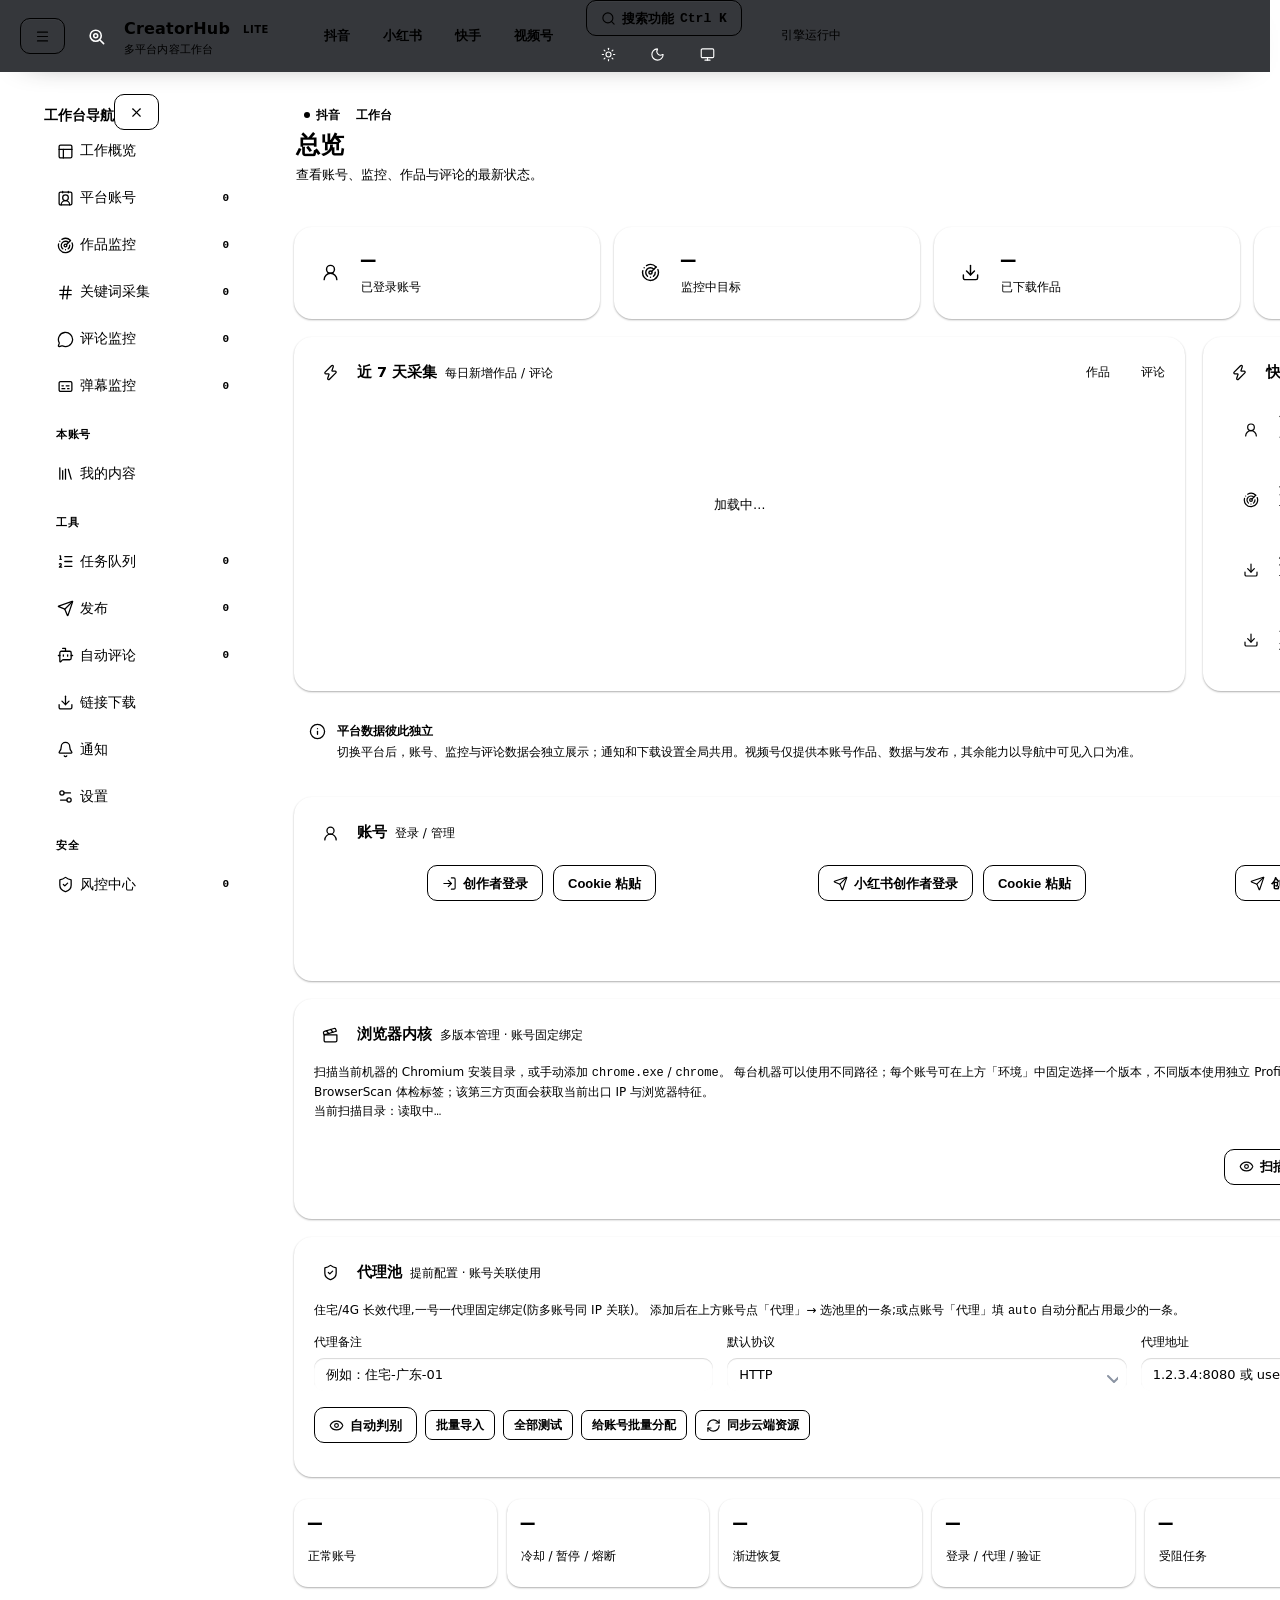
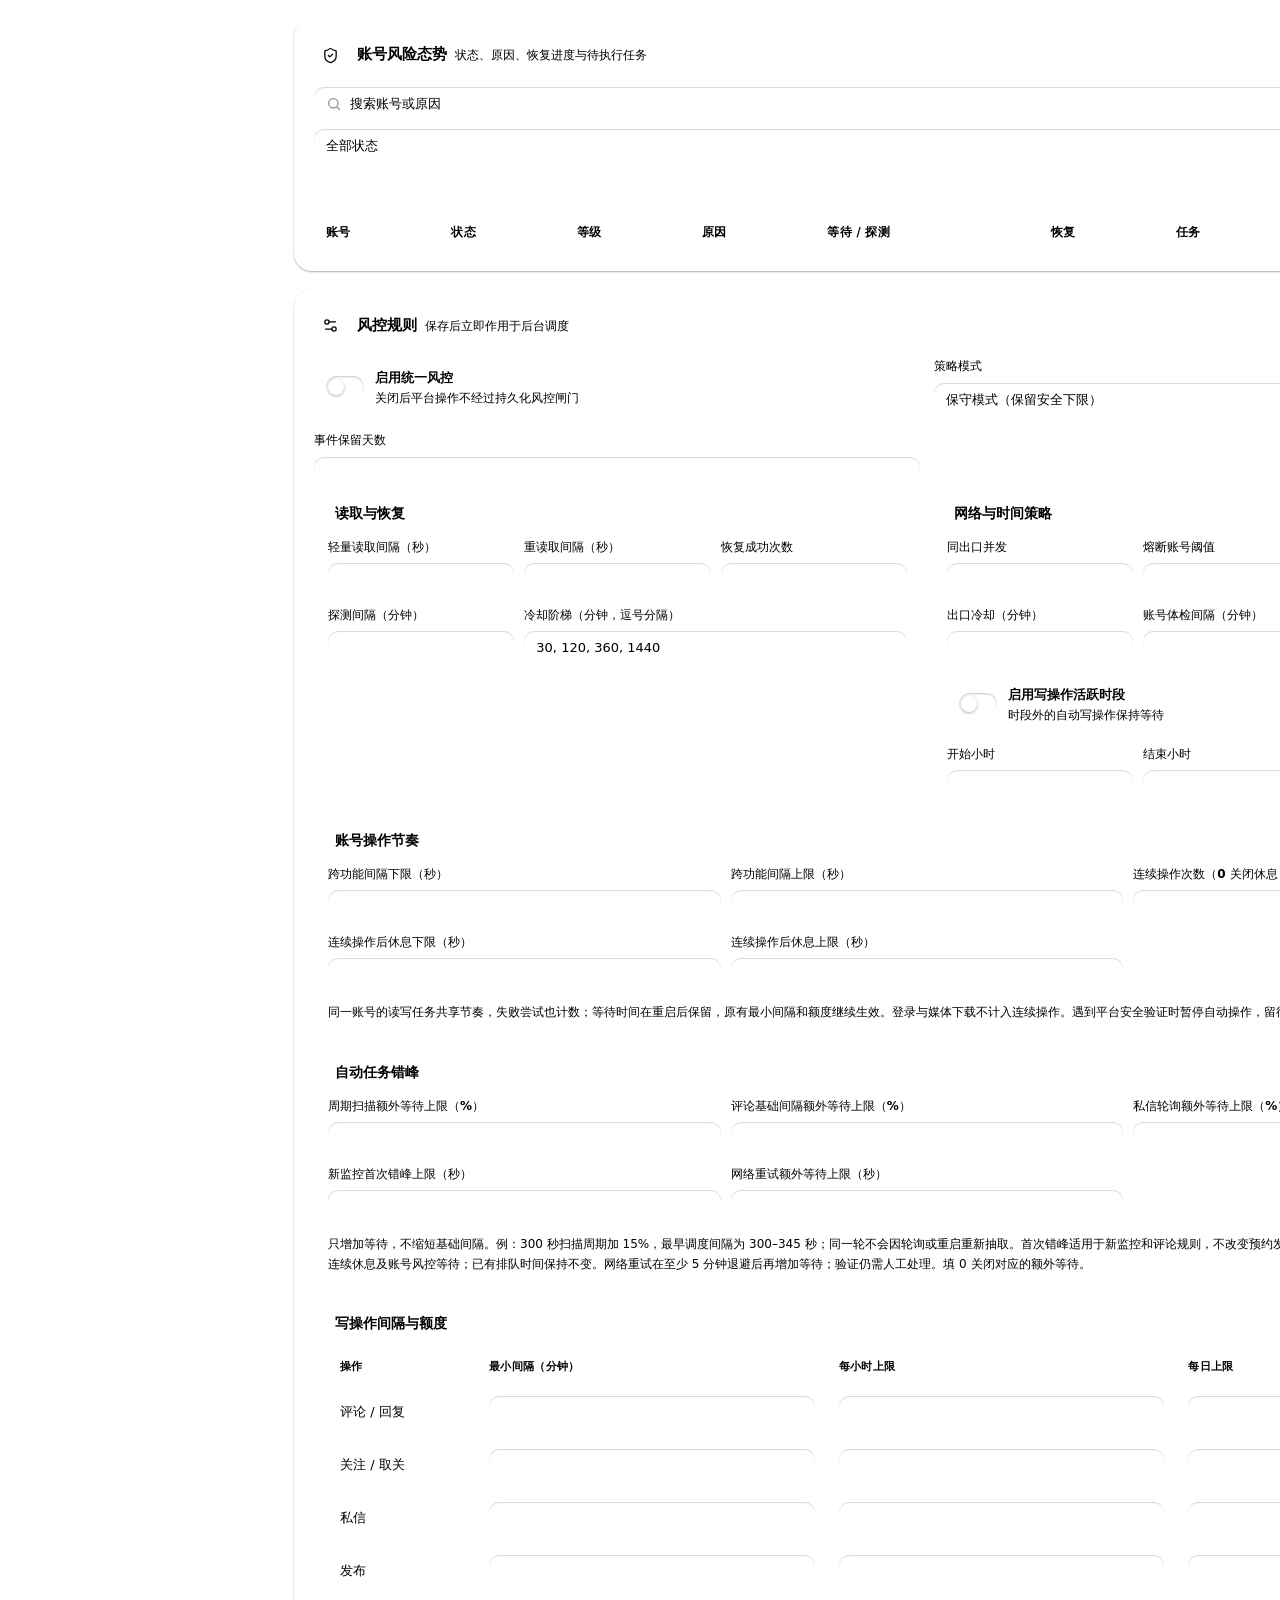
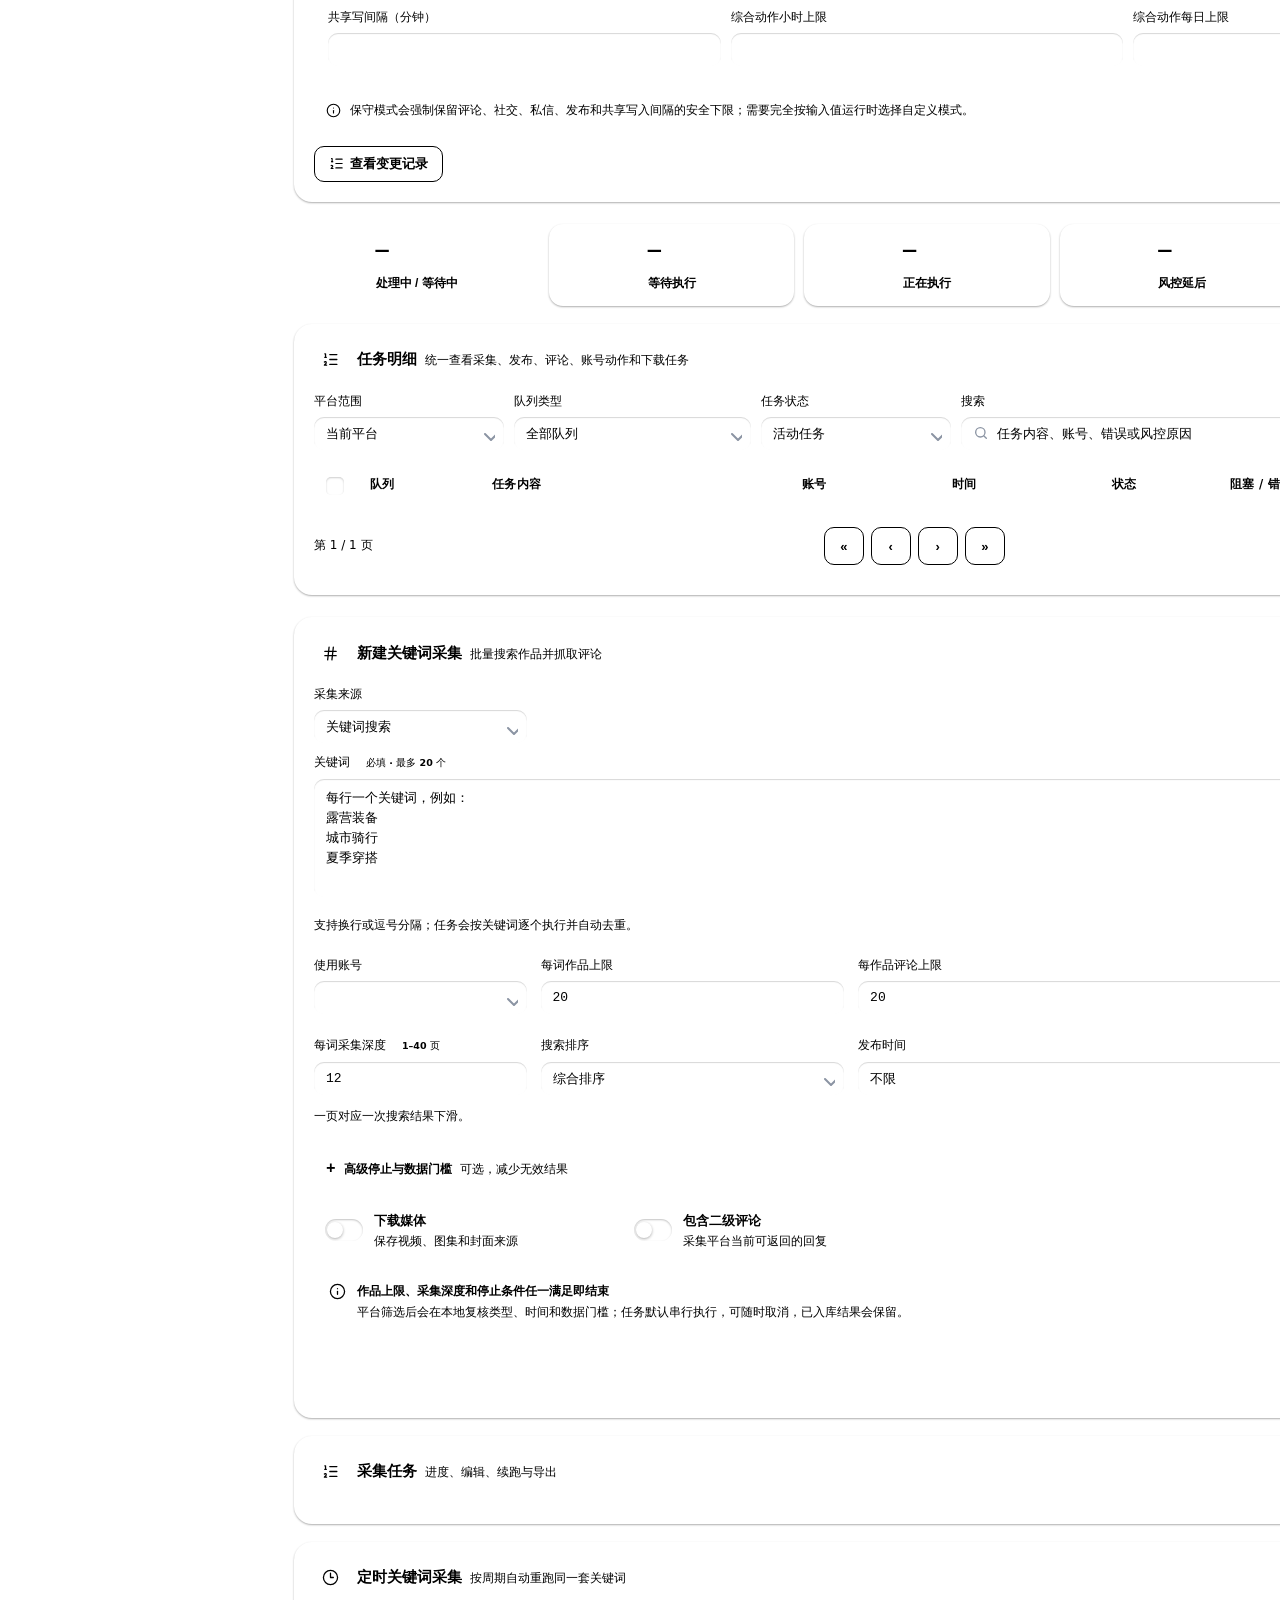
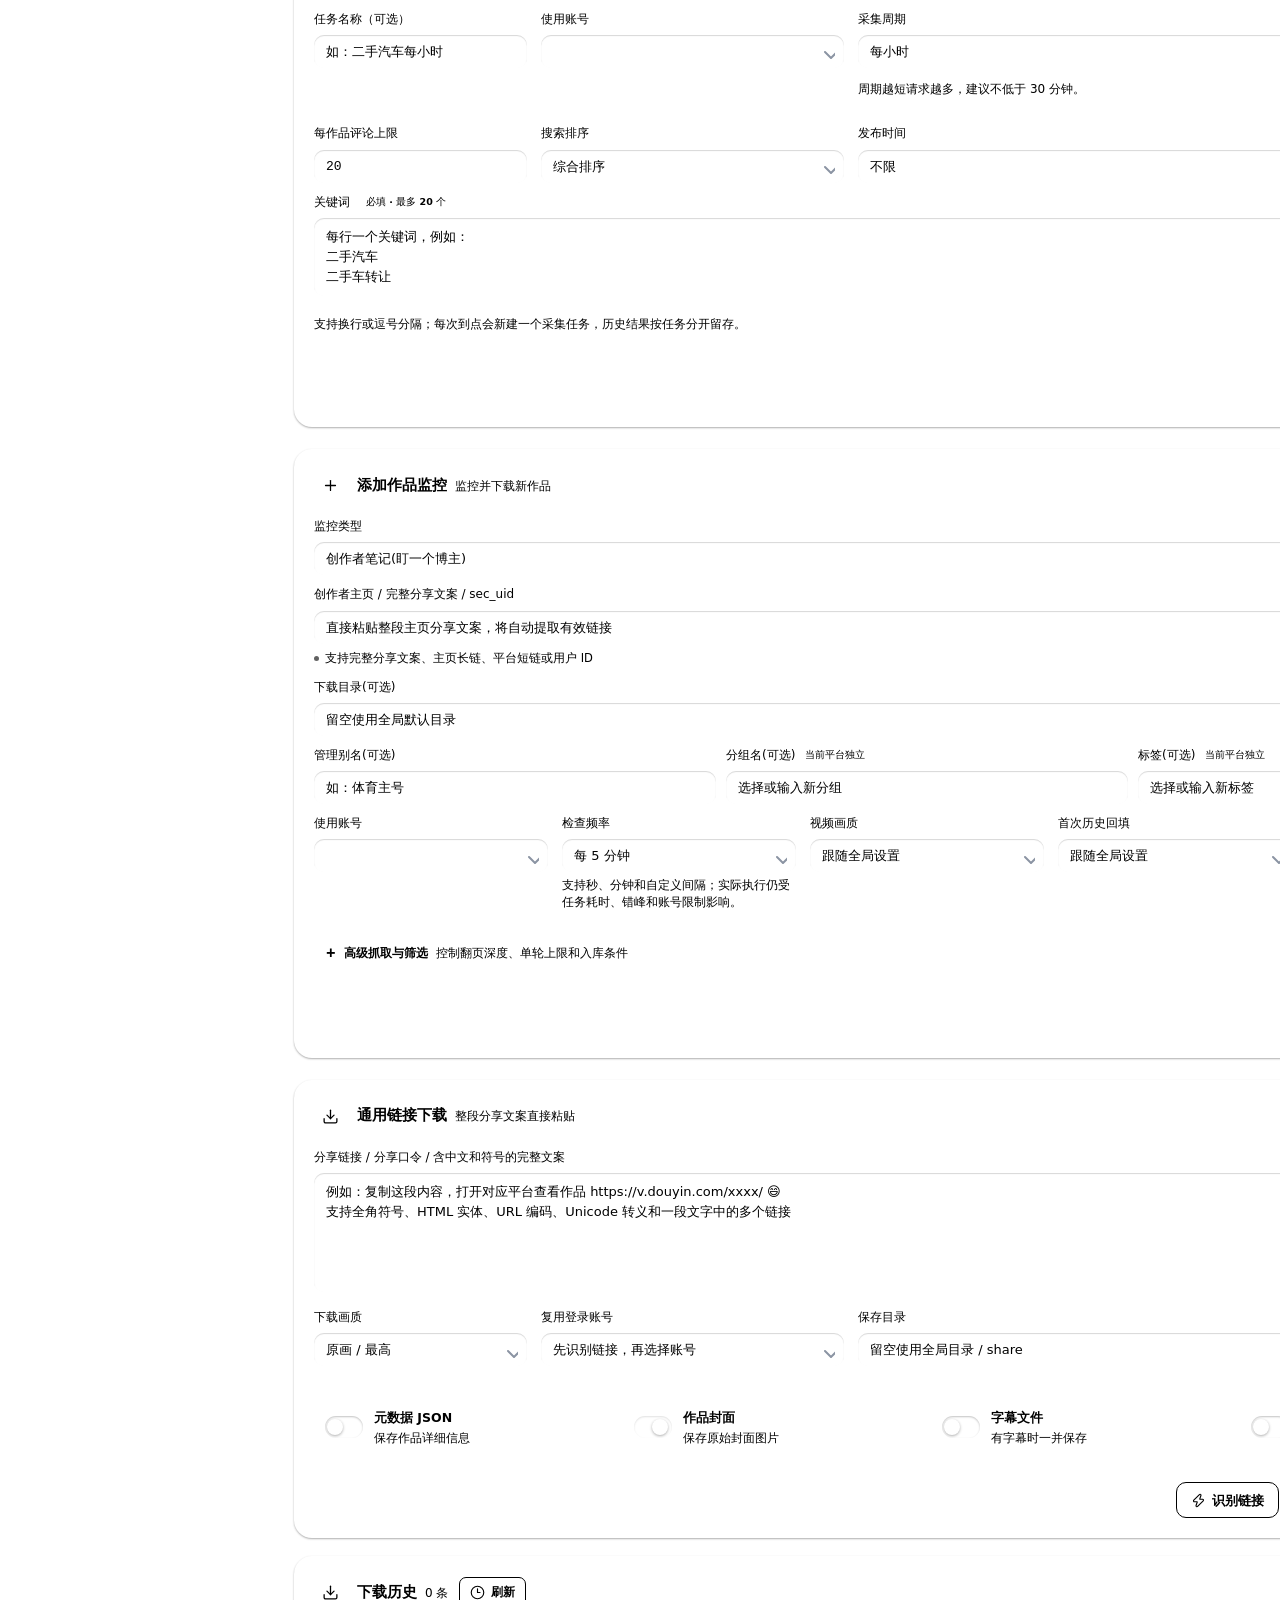
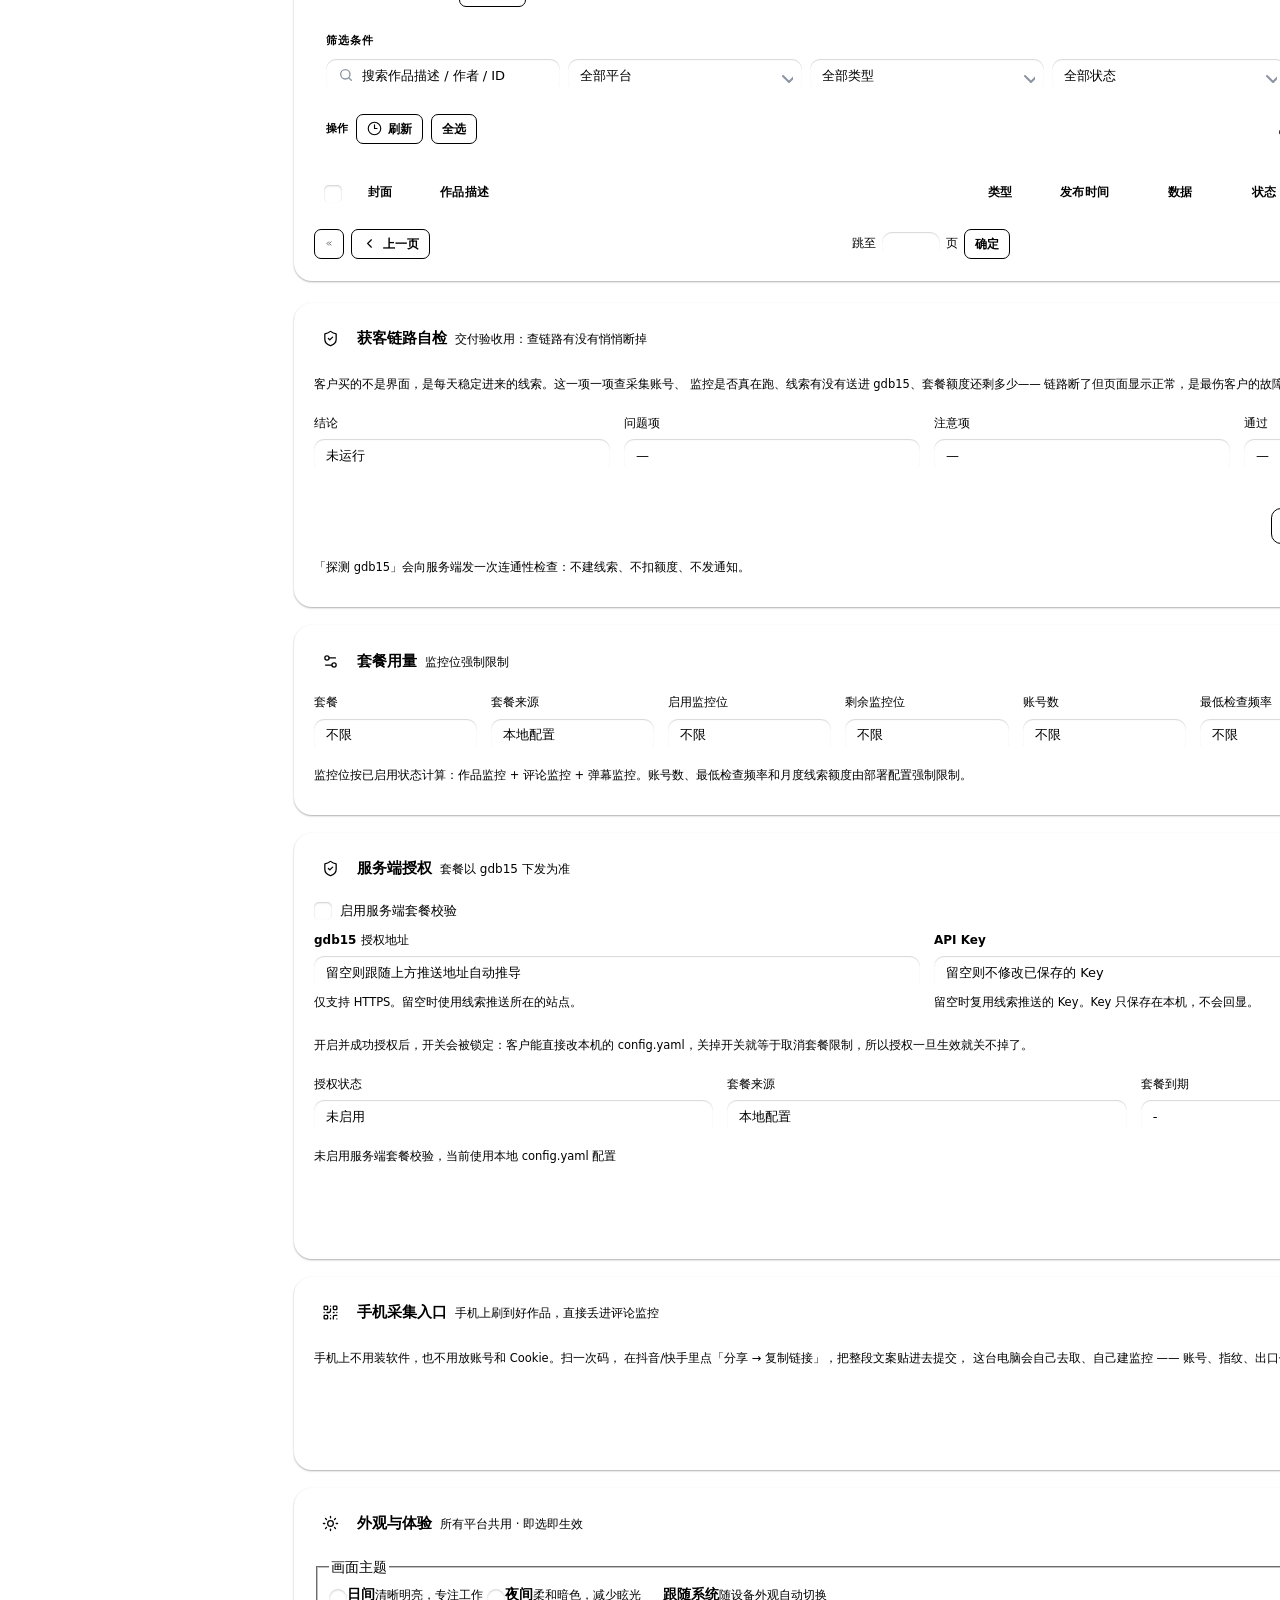
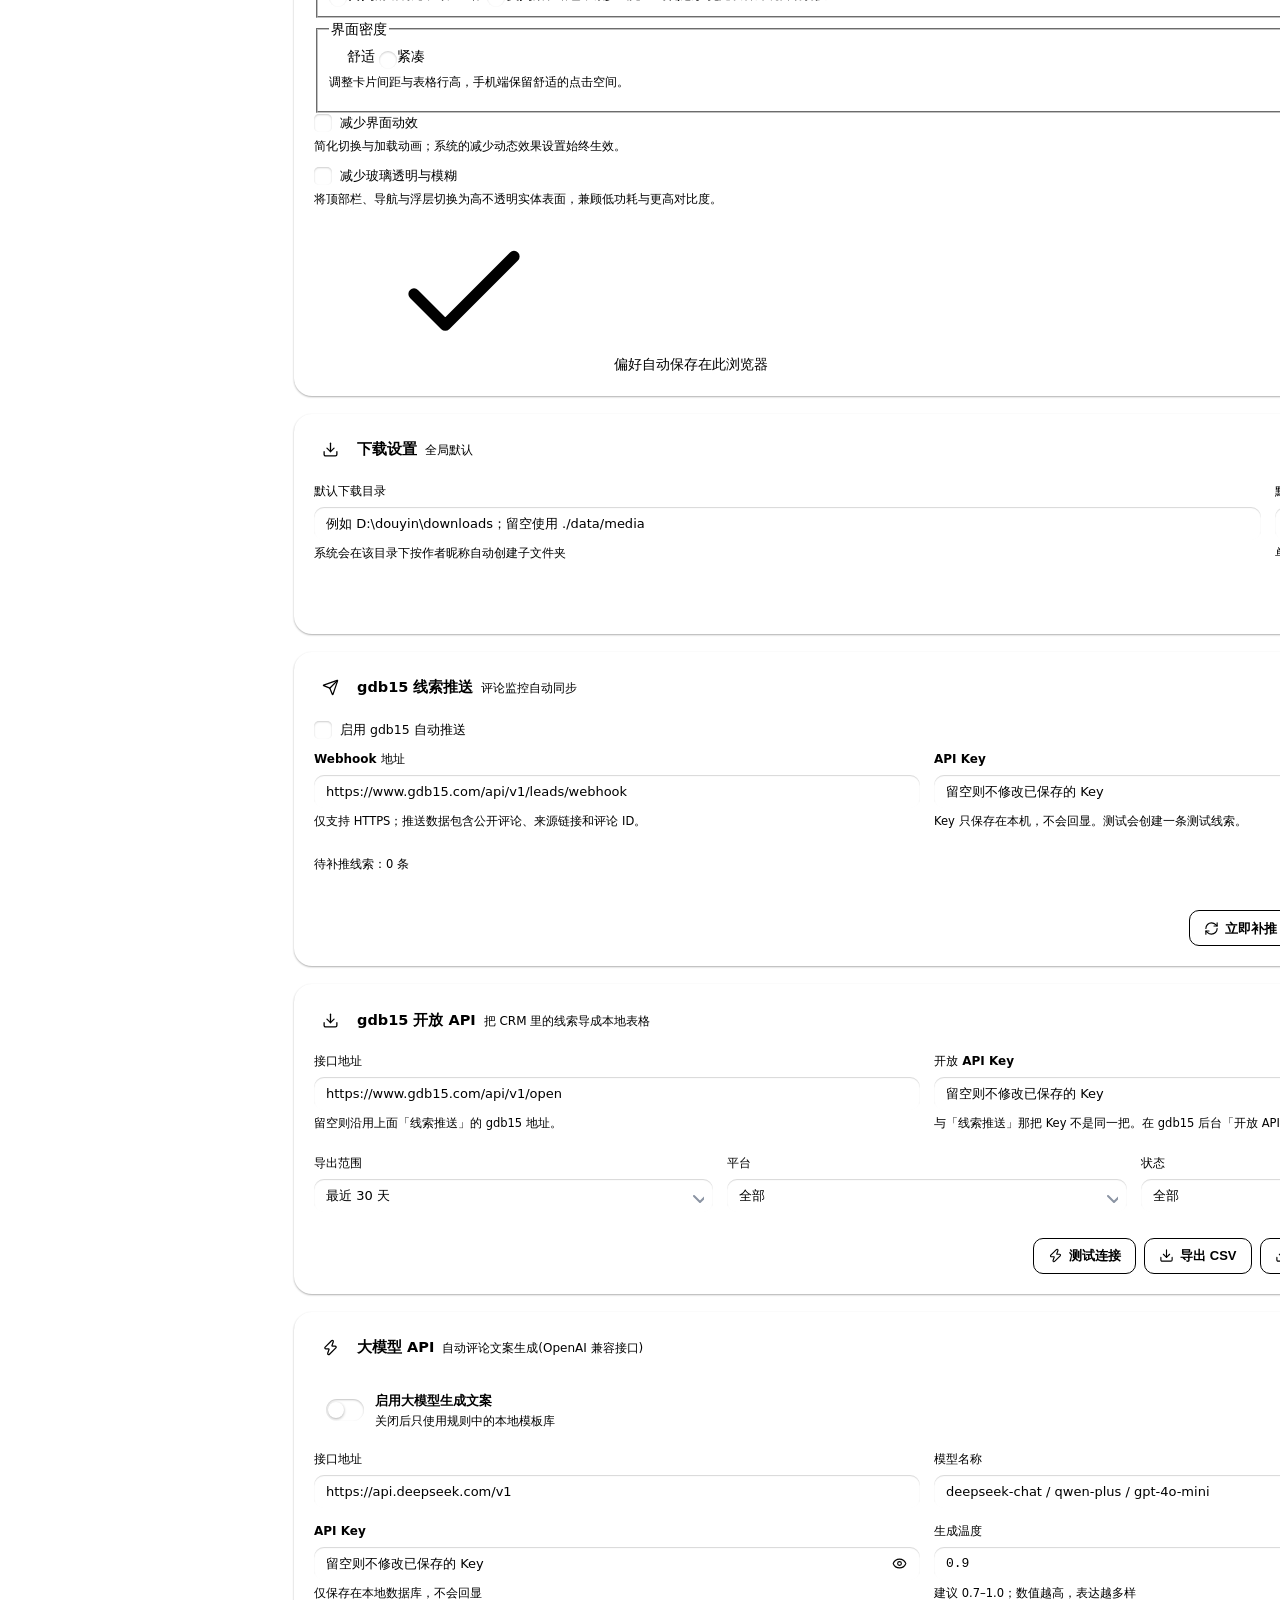
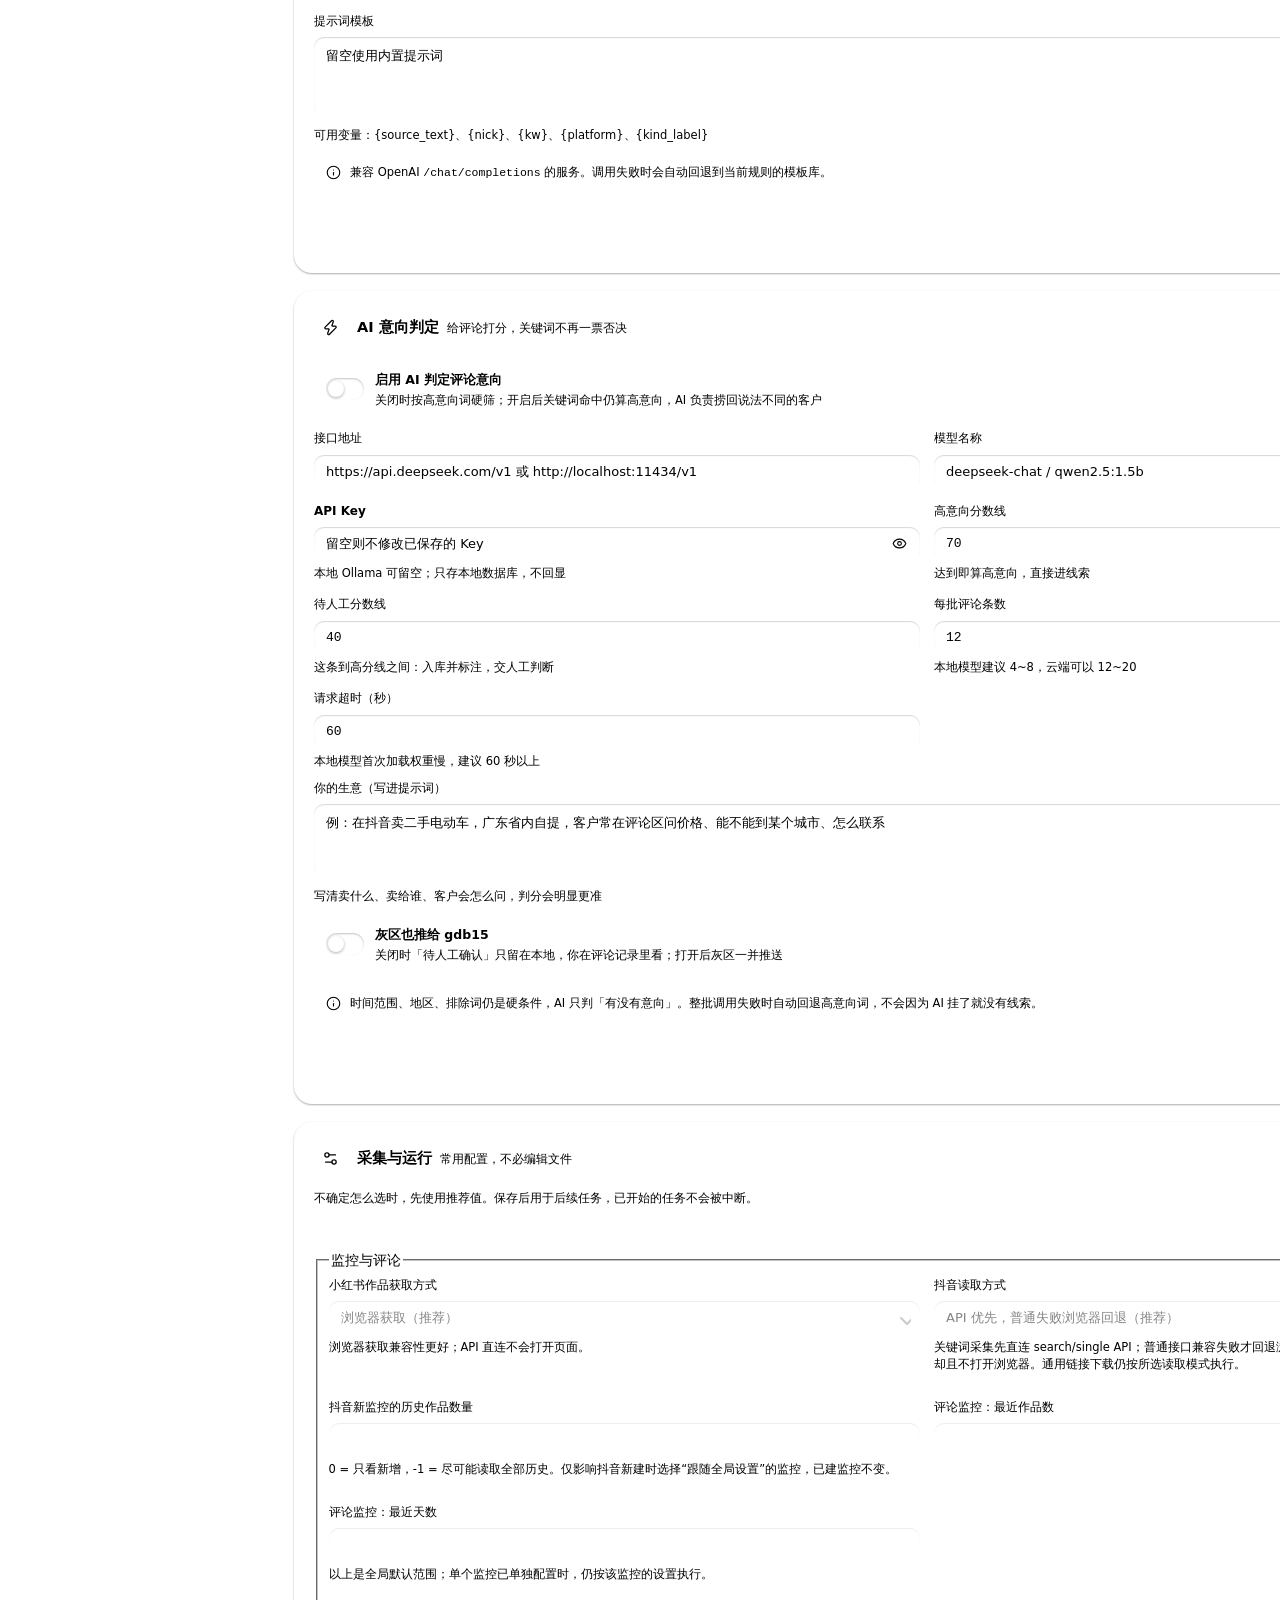
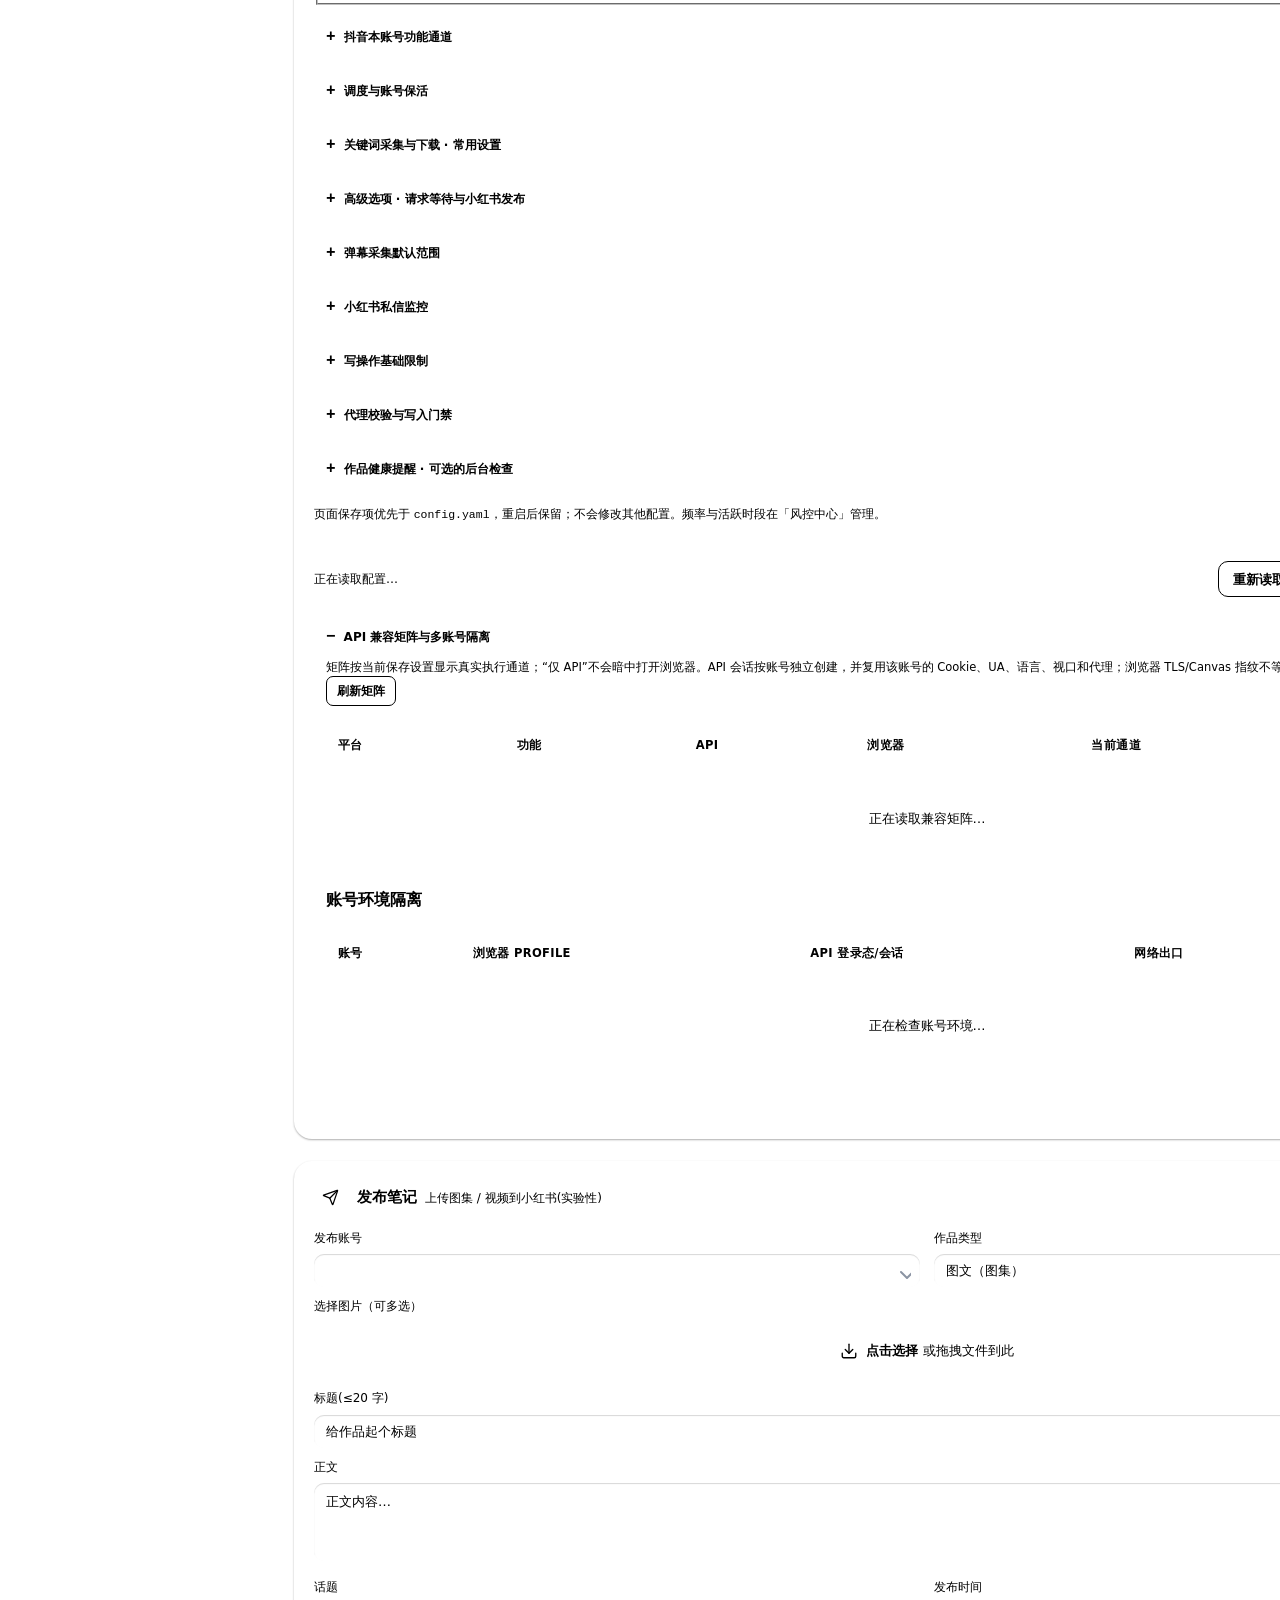
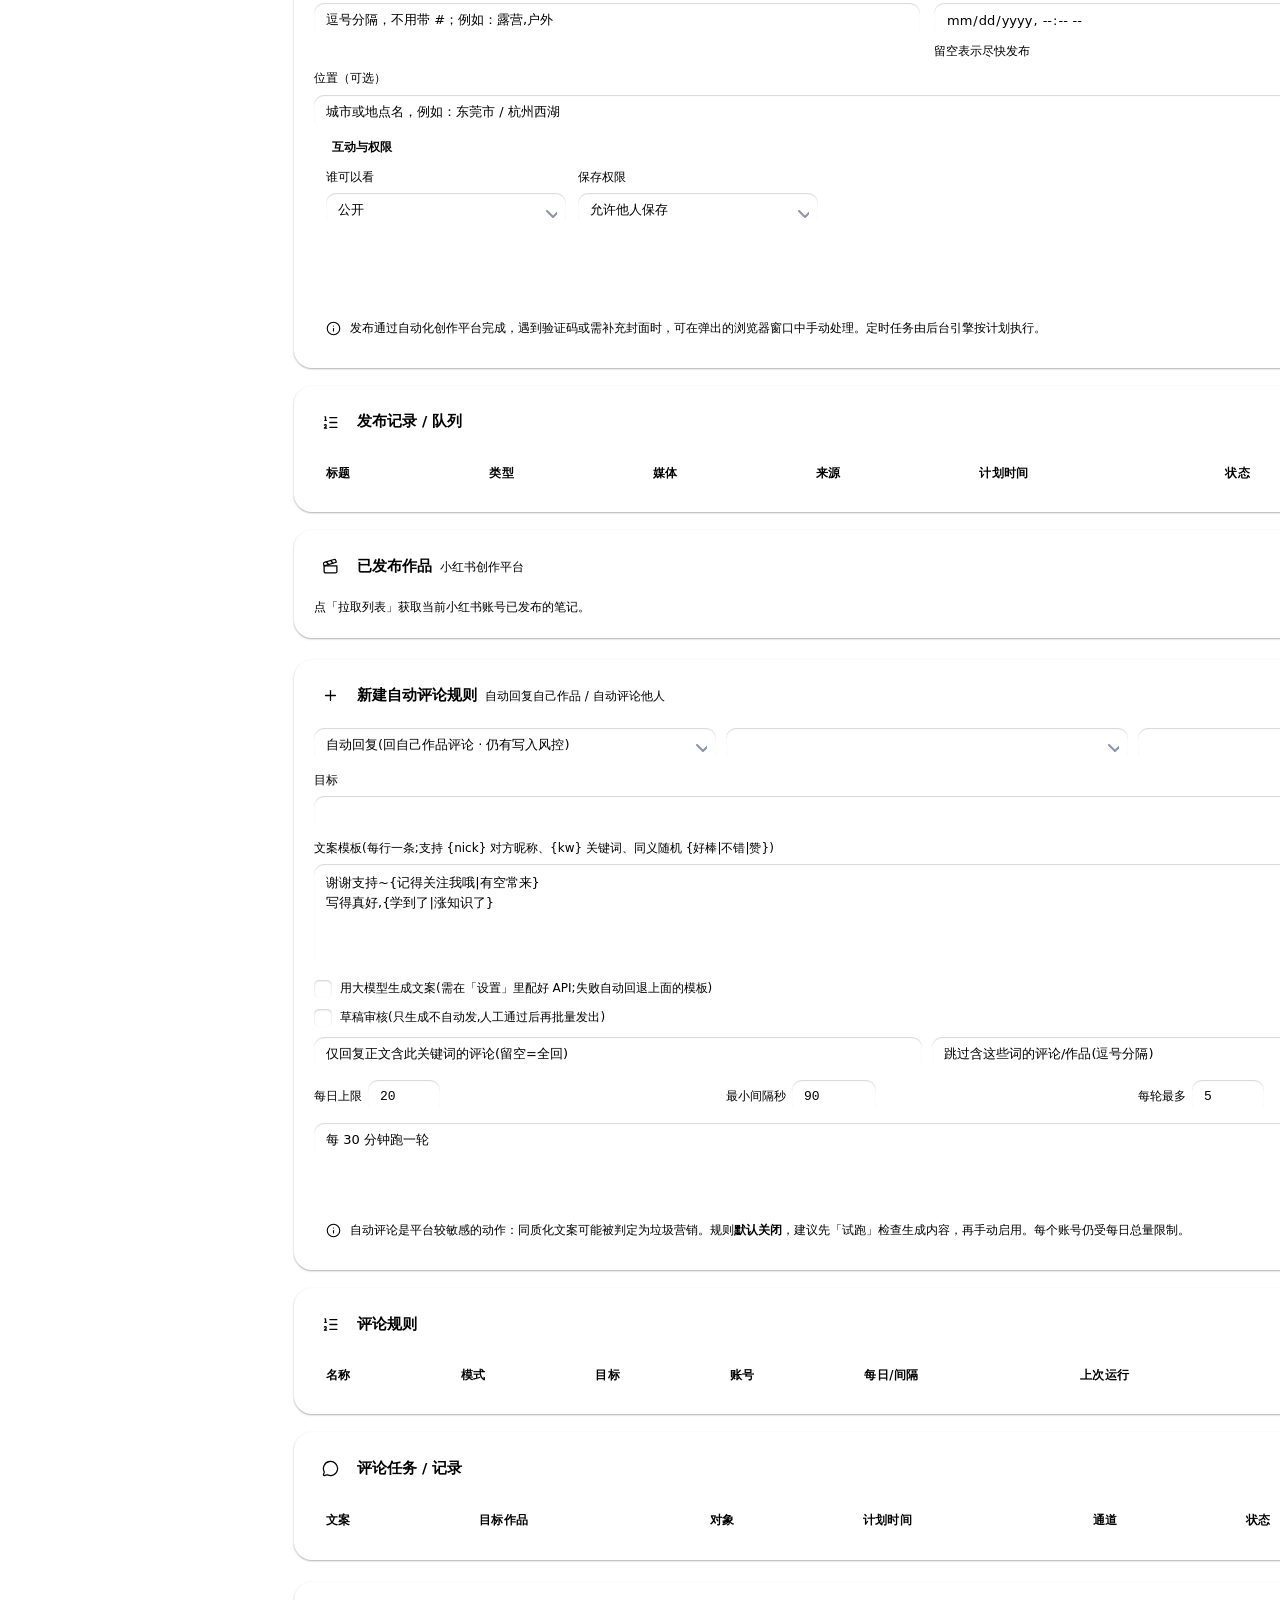
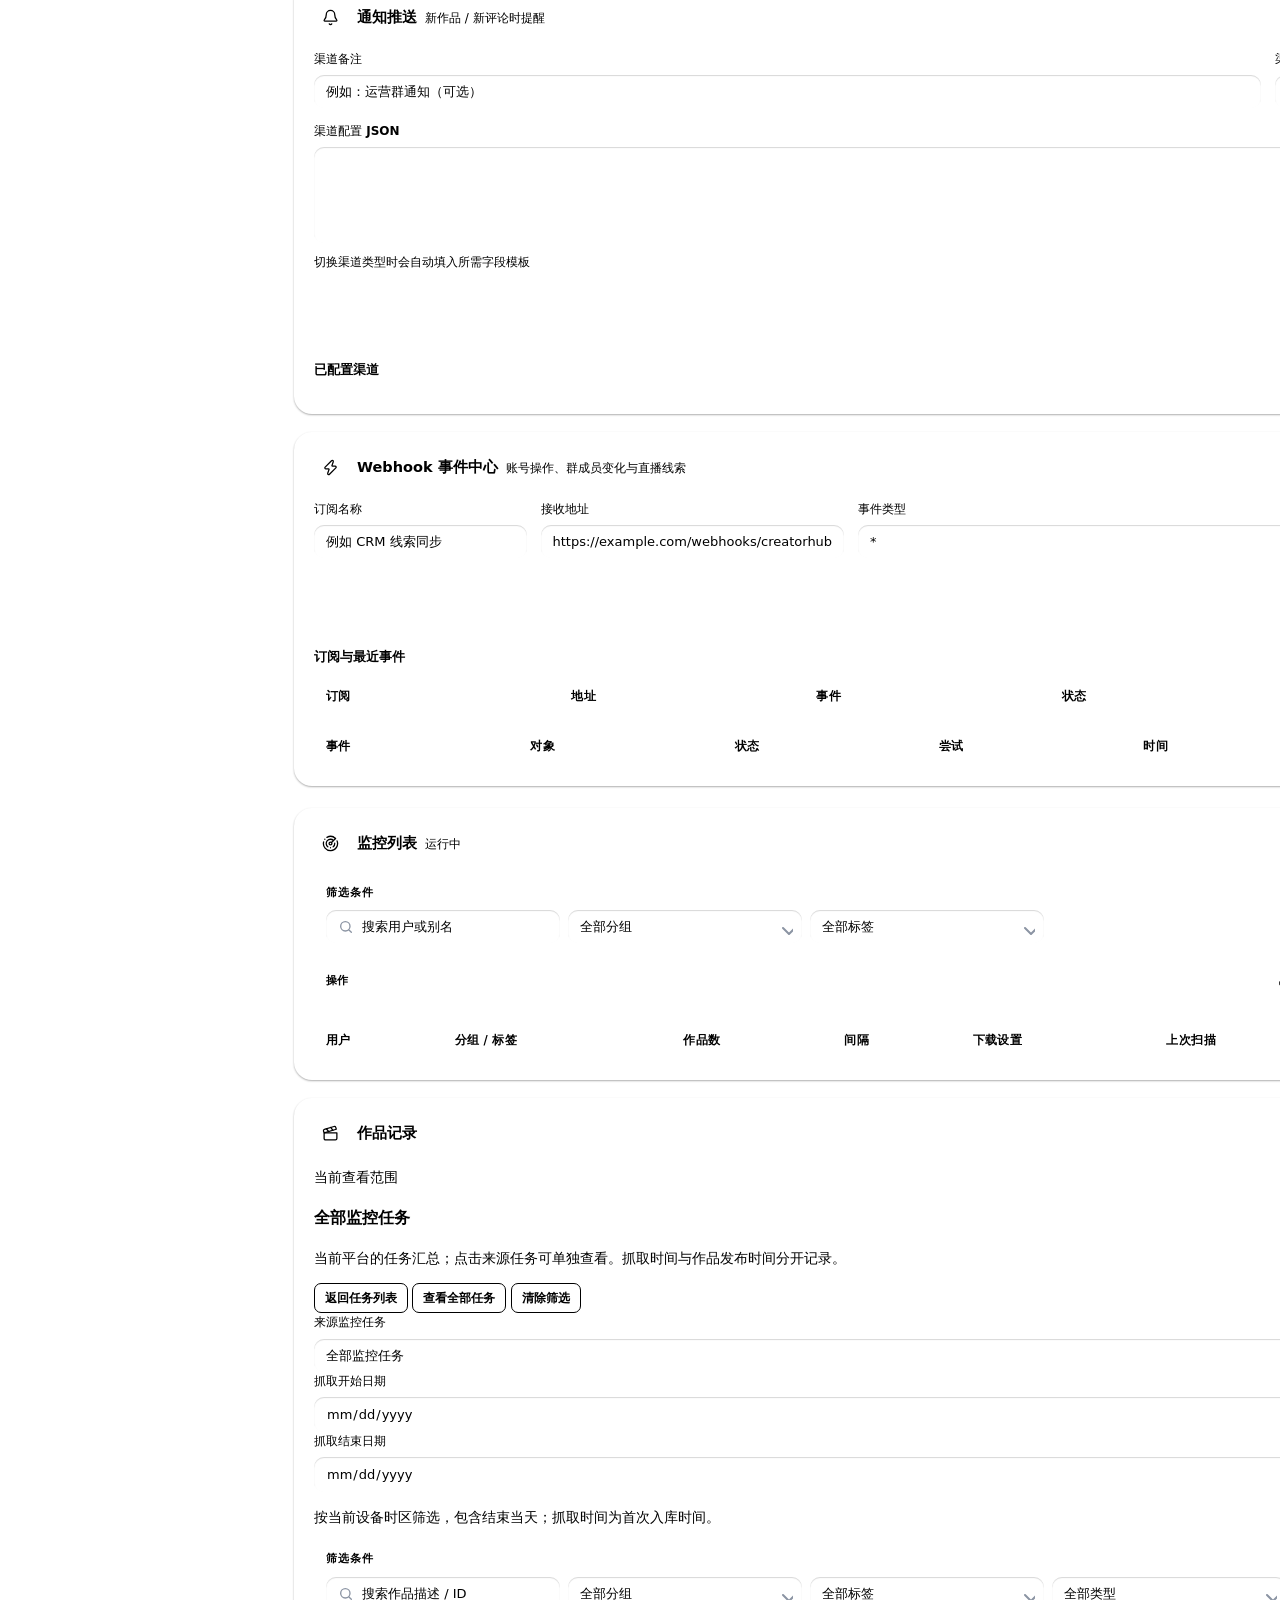
==== commit 4d742e18: "feat: 评论监控不再漏推 + AI 意向判定 + 手机采集入口 四块改动，都已在生产 gdb15 上实测过：  1. 修「抓到了却从没推出去」：推送前那道「评论时间戳必须大于历史最大值」的    " ====
--- a/app/web/index.html
+++ b/app/web/index.html
@@ -2623,6 +2623,32 @@
       </div>
     </div>
   </div>
+  <div class="card" data-section="mobile-intake">
+    <div class="card-head">
+      <span class="card-ic"><svg><use href="#i-qr"/></svg></span>
+      <h2>手机采集入口 <span class="sub">手机上刷到好作品，直接丢进评论监控</span></h2>
+    </div>
+    <div class="stack">
+      <p class="field-help">手机上不用装软件，也不用放账号和 Cookie。扫一次码，
+        在抖音/快手里点「分享 → 复制链接」，把整段文案贴进去提交，
+        这台电脑会自己去取、自己建监控 —— 账号、指纹、出口仍然只在本机。</p>
+      <div id="intake-qr-wrap" style="display:none;align-items:center;gap:16px;flex-wrap:wrap">
+        <img id="intake-qr" alt="手机采集入口二维码" width="200" height="200"
+          style="border-radius:8px;background:#fff;padding:8px">
+        <div class="form-field" style="flex:1;min-width:240px">
+          <label for="intake-url">手机打开这个链接</label>
+          <input id="intake-url" readonly placeholder="点「生成手机入口」后显示">
+          <p class="field-help">二维码 30 分钟内有效，只能扫一次。</p>
+        </div>
+      </div>
+      <div class="form-actions">
+        <span class="status-text" id="intake-msg" role="status" aria-live="polite"></span>
+        <button class="ghost" onclick="refreshIntake()"><svg><use href="#i-refresh"/></svg>立即接收</button>
+        <button onclick="createIntakeLink()"><svg><use href="#i-qr"/></svg>生成手机入口</button>
+      </div>
+      <div id="intake-list"></div>
+    </div>
+  </div>
   <div class="card appearance-card" data-section="appearance">
     <div class="card-head">
       <span class="card-ic"><svg aria-hidden="true"><use href="#i-sun"/></svg></span>
@@ -2851,6 +2877,76 @@
         <button class="ghost" onclick="testAi()"><svg><use href="#i-bolt"/></svg>测试连通性</button>
         <button onclick="saveAiSettings()"><svg><use href="#i-check"/></svg>保存 AI 设置</button>
       </div>
+    </div>
+  </div>
+  <!-- AI 意向判定(评论线索打分)-->
+  <div class="card" data-section="intent-ai">
+    <div class="card-head">
+      <span class="card-ic"><svg><use href="#i-bolt"/></svg></span>
+      <h2>AI 意向判定 <span class="sub">给评论打分，关键词不再一票否决</span></h2>
+    </div>
+    <div class="stack">
+      <label class="switch-row">
+        <input type="checkbox" id="intent-ai-enabled">
+        <span class="switch-copy"><b>启用 AI 判定评论意向</b><span>关闭时按高意向词硬筛；开启后关键词命中仍算高意向，AI 负责捞回说法不同的客户</span></span>
+      </label>
+      <div class="form-grid">
+        <div class="form-field">
+          <label for="intent-ai-base">接口地址</label>
+          <input id="intent-ai-base" type="url" inputmode="url" autocomplete="url" placeholder="https://api.deepseek.com/v1 或 http://localhost:11434/v1">
+        </div>
+        <div class="form-field">
+          <label for="intent-ai-model">模型名称</label>
+          <input id="intent-ai-model" autocomplete="off" placeholder="deepseek-chat / qwen2.5:1.5b">
+        </div>
+        <div class="form-field">
+          <label for="intent-ai-key">API Key</label>
+          <div class="input-affix">
+            <input id="intent-ai-key" type="password" autocomplete="new-password" placeholder="留空则不修改已保存的 Key">
+            <button class="input-action" type="button" onclick="toggleSecretInput('intent-ai-key',this)" aria-label="显示 API Key" aria-pressed="false" title="显示或隐藏 API Key"><svg><use href="#i-eye"/></svg></button>
+          </div>
+          <div class="field-help">本地 Ollama 可留空；只存本地数据库，不回显</div>
+        </div>
+        <div class="form-field">
+          <label for="intent-ai-high">高意向分数线</label>
+          <input id="intent-ai-high" type="number" inputmode="numeric" min="1" max="100" step="1" placeholder="70">
+          <div class="field-help">达到即算高意向，直接进线索</div>
+        </div>
+        <div class="form-field">
+          <label for="intent-ai-review">待人工分数线</label>
+          <input id="intent-ai-review" type="number" inputmode="numeric" min="0" max="100" step="1" placeholder="40">
+          <div class="field-help">这条到高分线之间：入库并标注，交人工判断</div>
+        </div>
+        <div class="form-field">
+          <label for="intent-ai-batch">每批评论条数</label>
+          <input id="intent-ai-batch" type="number" inputmode="numeric" min="1" max="30" step="1" placeholder="12">
+          <div class="field-help">本地模型建议 4~8，云端可以 12~20</div>
+        </div>
+        <div class="form-field">
+          <label for="intent-ai-timeout">请求超时（秒）</label>
+          <input id="intent-ai-timeout" type="number" inputmode="numeric" min="3" max="300" step="1" placeholder="60">
+          <div class="field-help">本地模型首次加载权重慢，建议 60 秒以上</div>
+        </div>
+      </div>
+      <div class="form-field">
+        <label for="intent-ai-business">你的生意（写进提示词）</label>
+        <textarea id="intent-ai-business" rows="2" placeholder="例：在抖音卖二手电动车，广东省内自提，客户常在评论区问价格、能不能到某个城市、怎么联系"></textarea>
+        <div class="field-help">写清卖什么、卖给谁、客户会怎么问，判分会明显更准</div>
+      </div>
+      <label class="switch-row">
+        <input type="checkbox" id="intent-ai-push-review">
+        <span class="switch-copy"><b>灰区也推给 gdb15</b><span>关闭时「待人工确认」只留在本地，你在评论记录里看；打开后灰区一并推送</span></span>
+      </label>
+      <div class="form-note">
+        <svg aria-hidden="true"><use href="#i-info"/></svg>
+        <span>时间范围、地区、排除词仍是硬条件，AI 只判「有没有意向」。整批调用失败时自动回退高意向词，不会因为 AI 挂了就没有线索。</span>
+      </div>
+      <div class="form-actions">
+        <span class="status-text" id="intent-ai-msg" role="status" aria-live="polite"></span>
+        <button class="ghost" onclick="testIntentAi()"><svg><use href="#i-bolt"/></svg>试判几条</button>
+        <button onclick="saveIntentAiSettings()"><svg><use href="#i-check"/></svg>保存 AI 意向设置</button>
+      </div>
+      <div id="intent-ai-result" class="intent-ai-result" hidden></div>
     </div>
   </div>
   <div class="card" id="engine-settings-card" data-section="engine">
@@ -3453,7 +3549,7 @@
         </div>
         <div class="form-grid cols-auto">
           <div class="form-field"><label for="w-regions">地区筛选(可选)</label><input id="w-regions" placeholder="如：广东,东莞,深圳" aria-describedby="w-region-help"><p id="w-region-help" class="field-help">按评论 IP 属地筛选；留空表示不限地区。</p></div>
-          <div class="form-field"><label for="w-intent">高意向词(可选)</label><input id="w-intent" placeholder="如：多少钱,报价,怎么买" aria-describedby="w-intent-help"><p id="w-intent-help" class="field-help">留空不过滤；填多个词时命中任一项才保留。</p></div>
+          <div class="form-field"><label for="w-intent">高意向词(可选)</label><input id="w-intent" placeholder="如：多少钱,报价,怎么买" aria-describedby="w-intent-help"><p id="w-intent-help" class="field-help">留空不过滤；填多个词时命中任一项才保留。开启「AI 意向判定」后这里变成加分项：命中算高意向，没命中但 AI 判定是客户的也会留下。</p></div>
           <div class="form-field"><label for="w-exclude">排除词(可选)</label><input id="w-exclude" placeholder="如：广告,同行,代运营"></div>
         </div>
         <div class="form-actions">
@@ -3538,6 +3634,9 @@
         <select id="comment-tag" onchange="onCommentMetaFilter()" aria-label="按标签筛选评论"><option value="">全部标签</option></select>
         <select id="comment-type" onchange="refreshComments(true)" aria-label="按评论类型筛选">
           <option value="">全部评论</option><option value="top">仅主评论</option><option value="reply">仅回复</option>
+        </select>
+        <select id="comment-intent" onchange="refreshComments(true)" aria-label="按意向分层筛选">
+          <option value="">全部意向</option><option value="lead">仅高意向</option><option value="review">待人工确认</option>
         </select>
         <input id="comment-min-likes" type="number" min="0" step="1" placeholder="最低点赞" aria-label="评论最低点赞数" onchange="refreshComments(true)">
         <select id="comment-sort" onchange="refreshComments(true)" aria-label="评论排序">
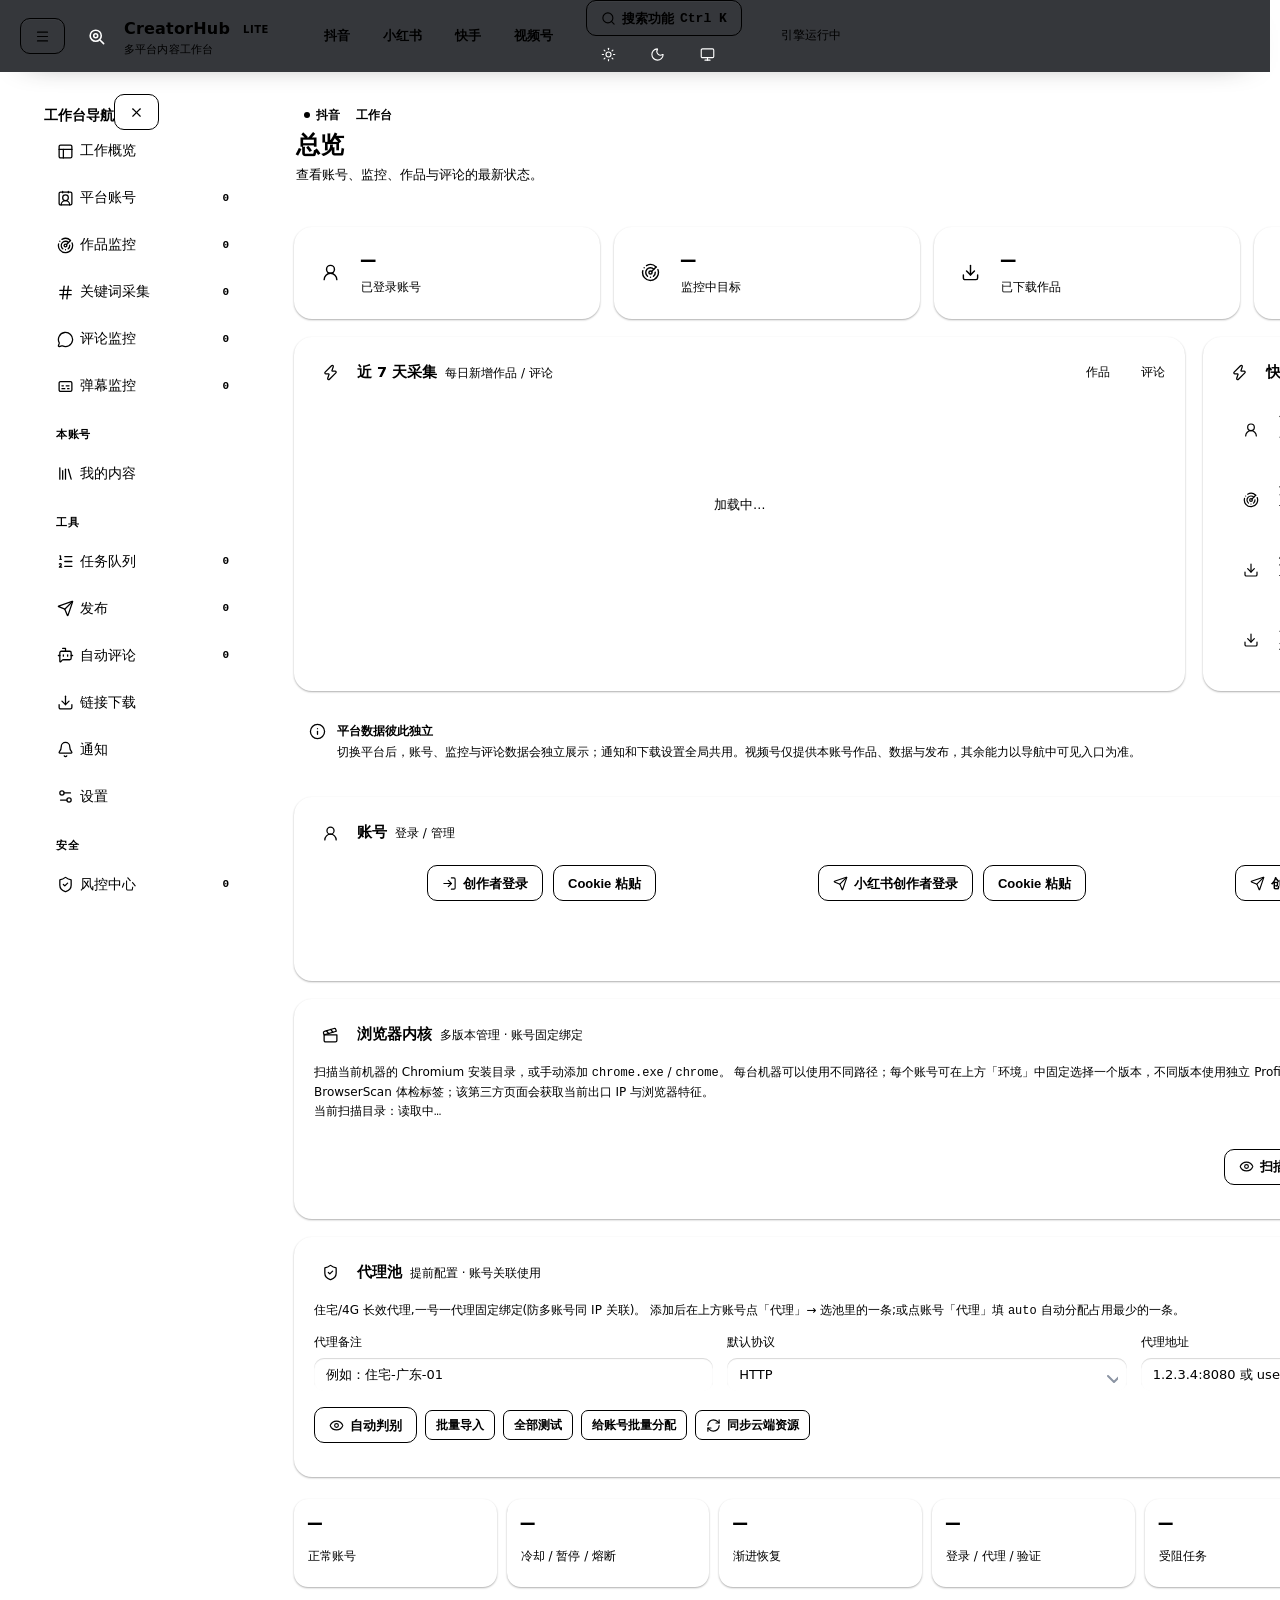
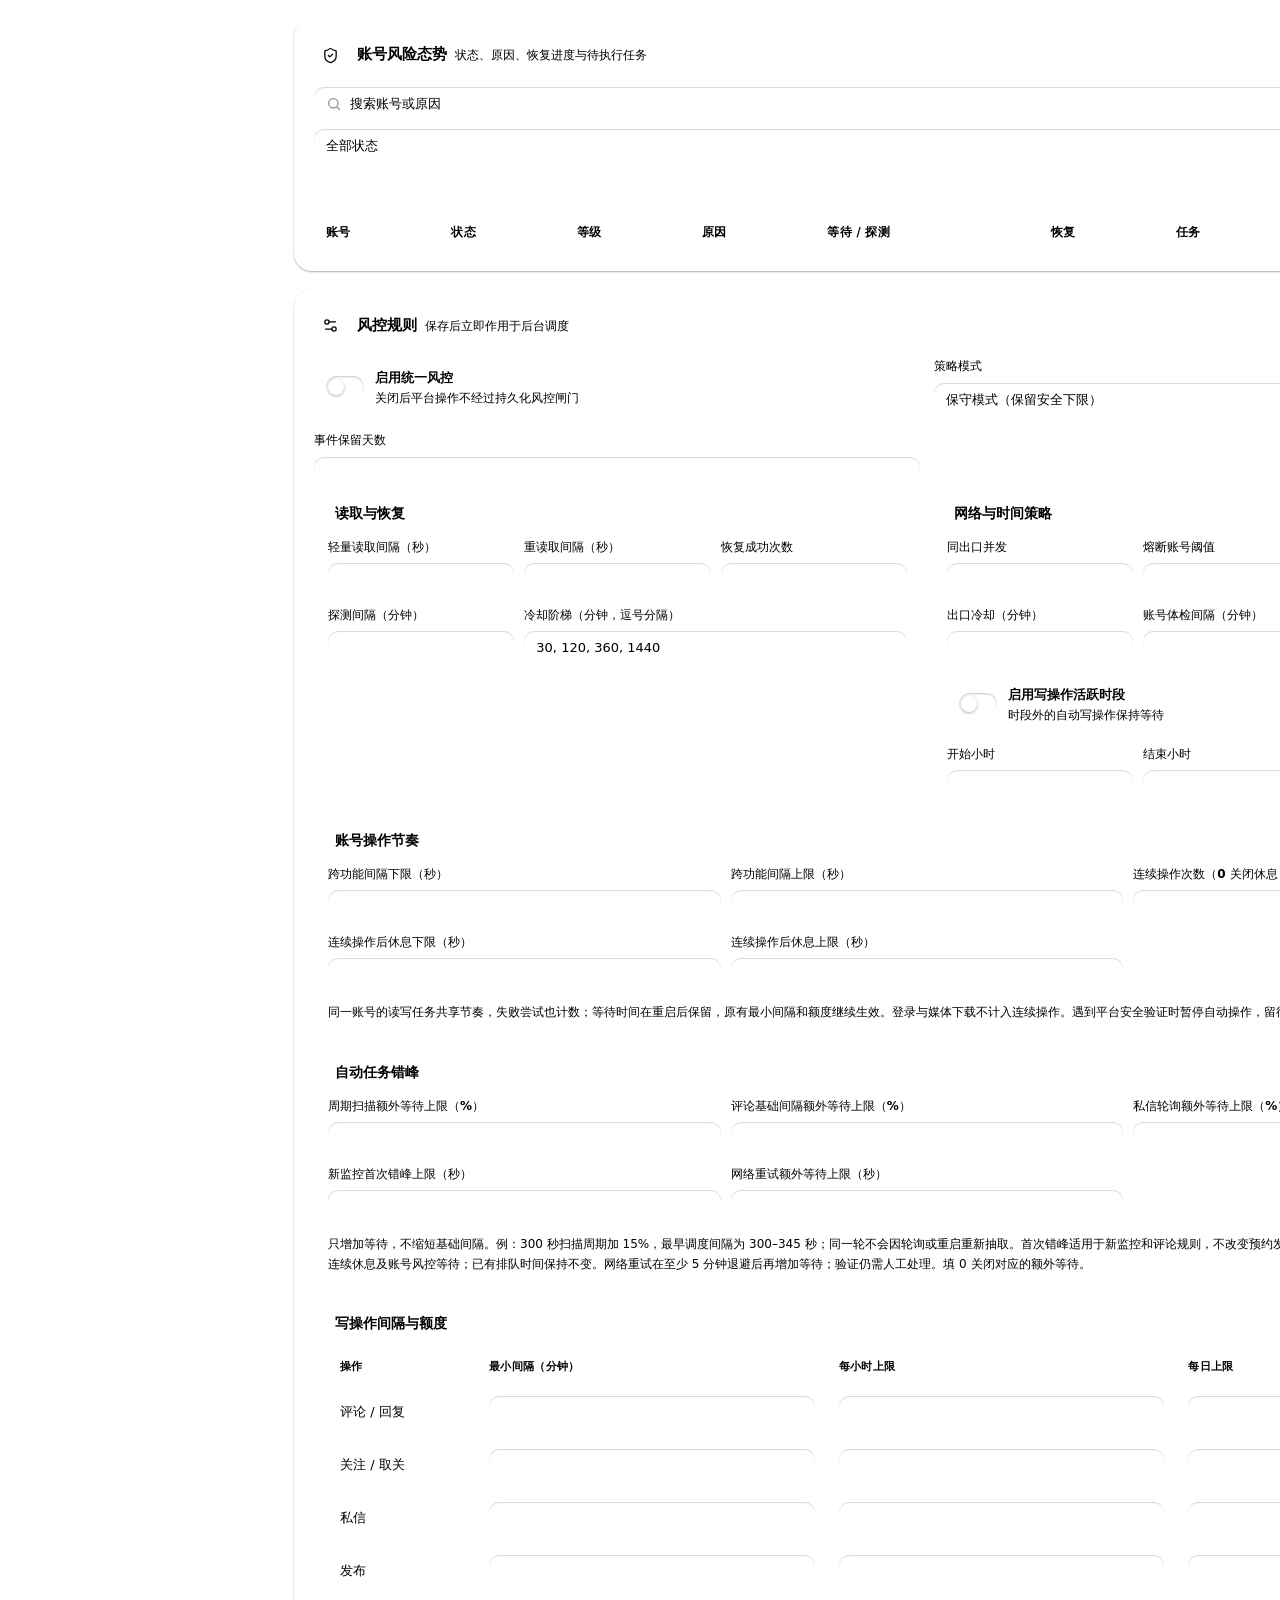
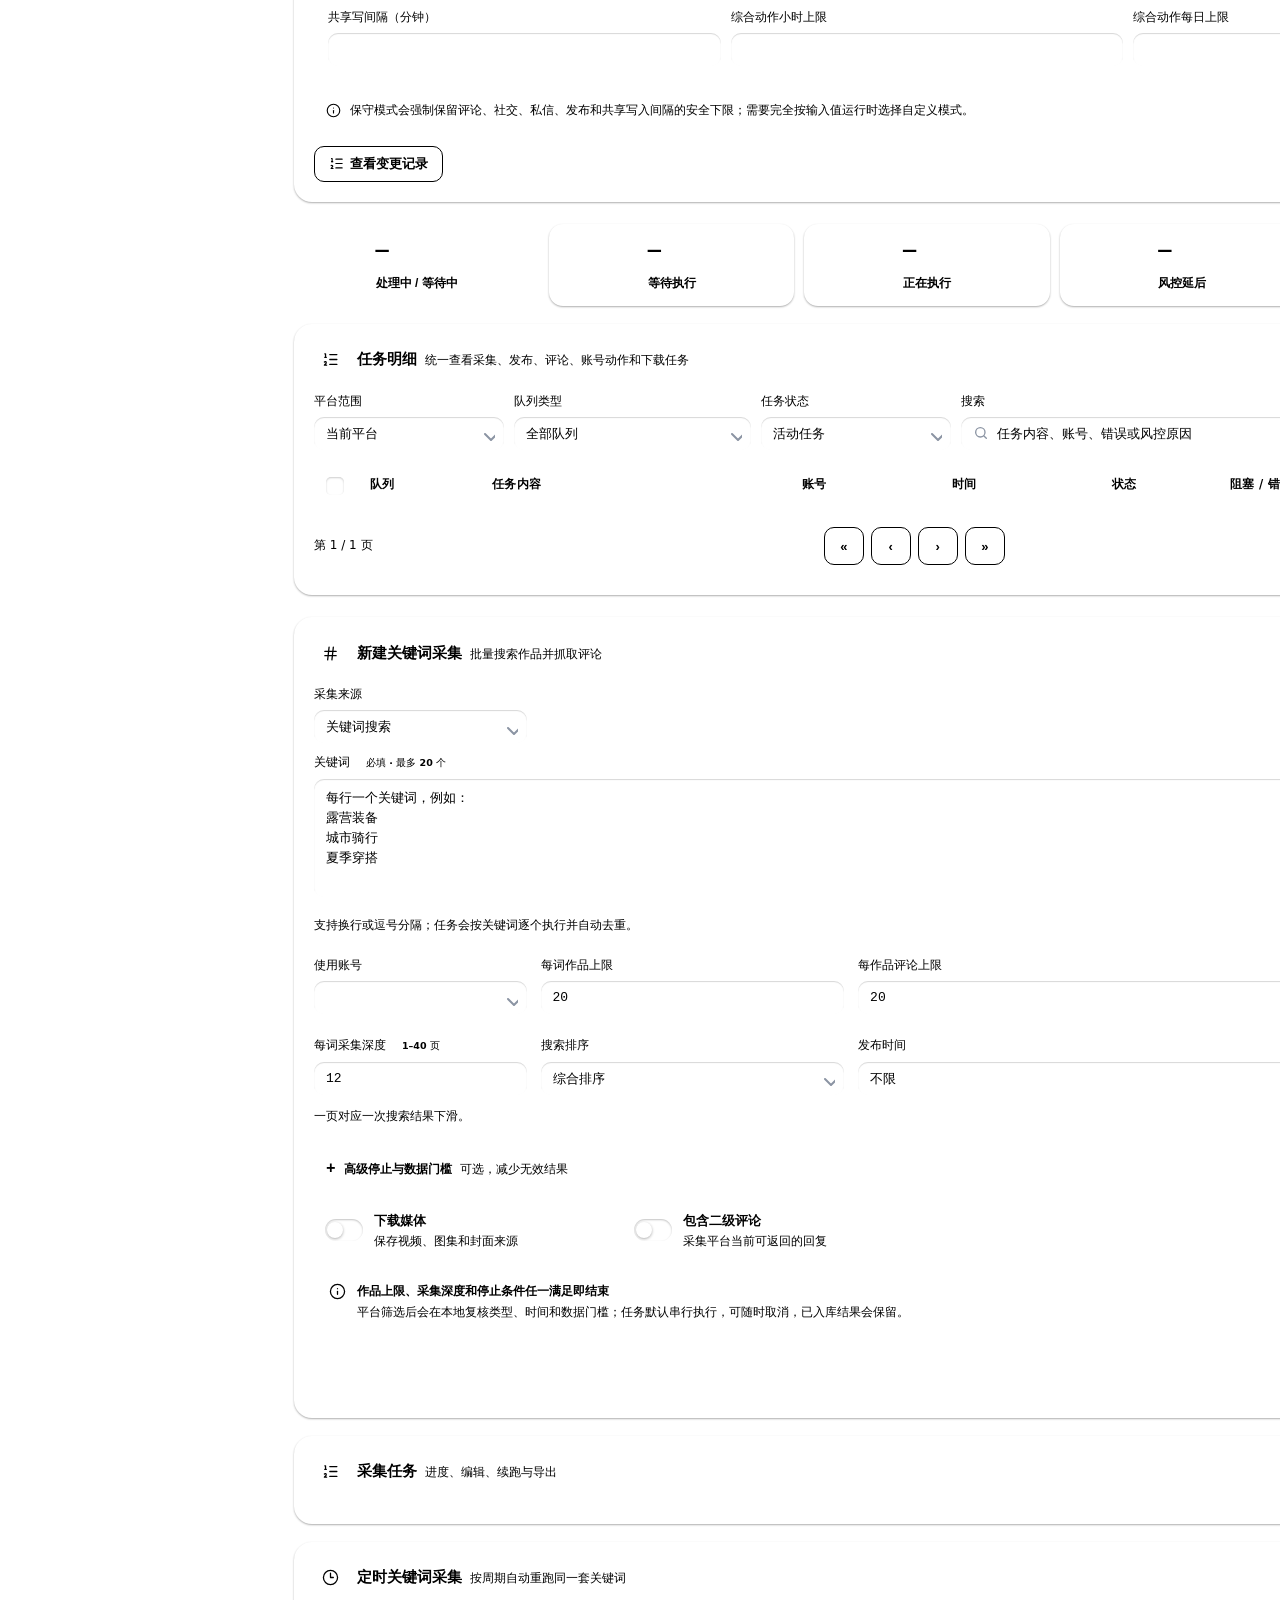
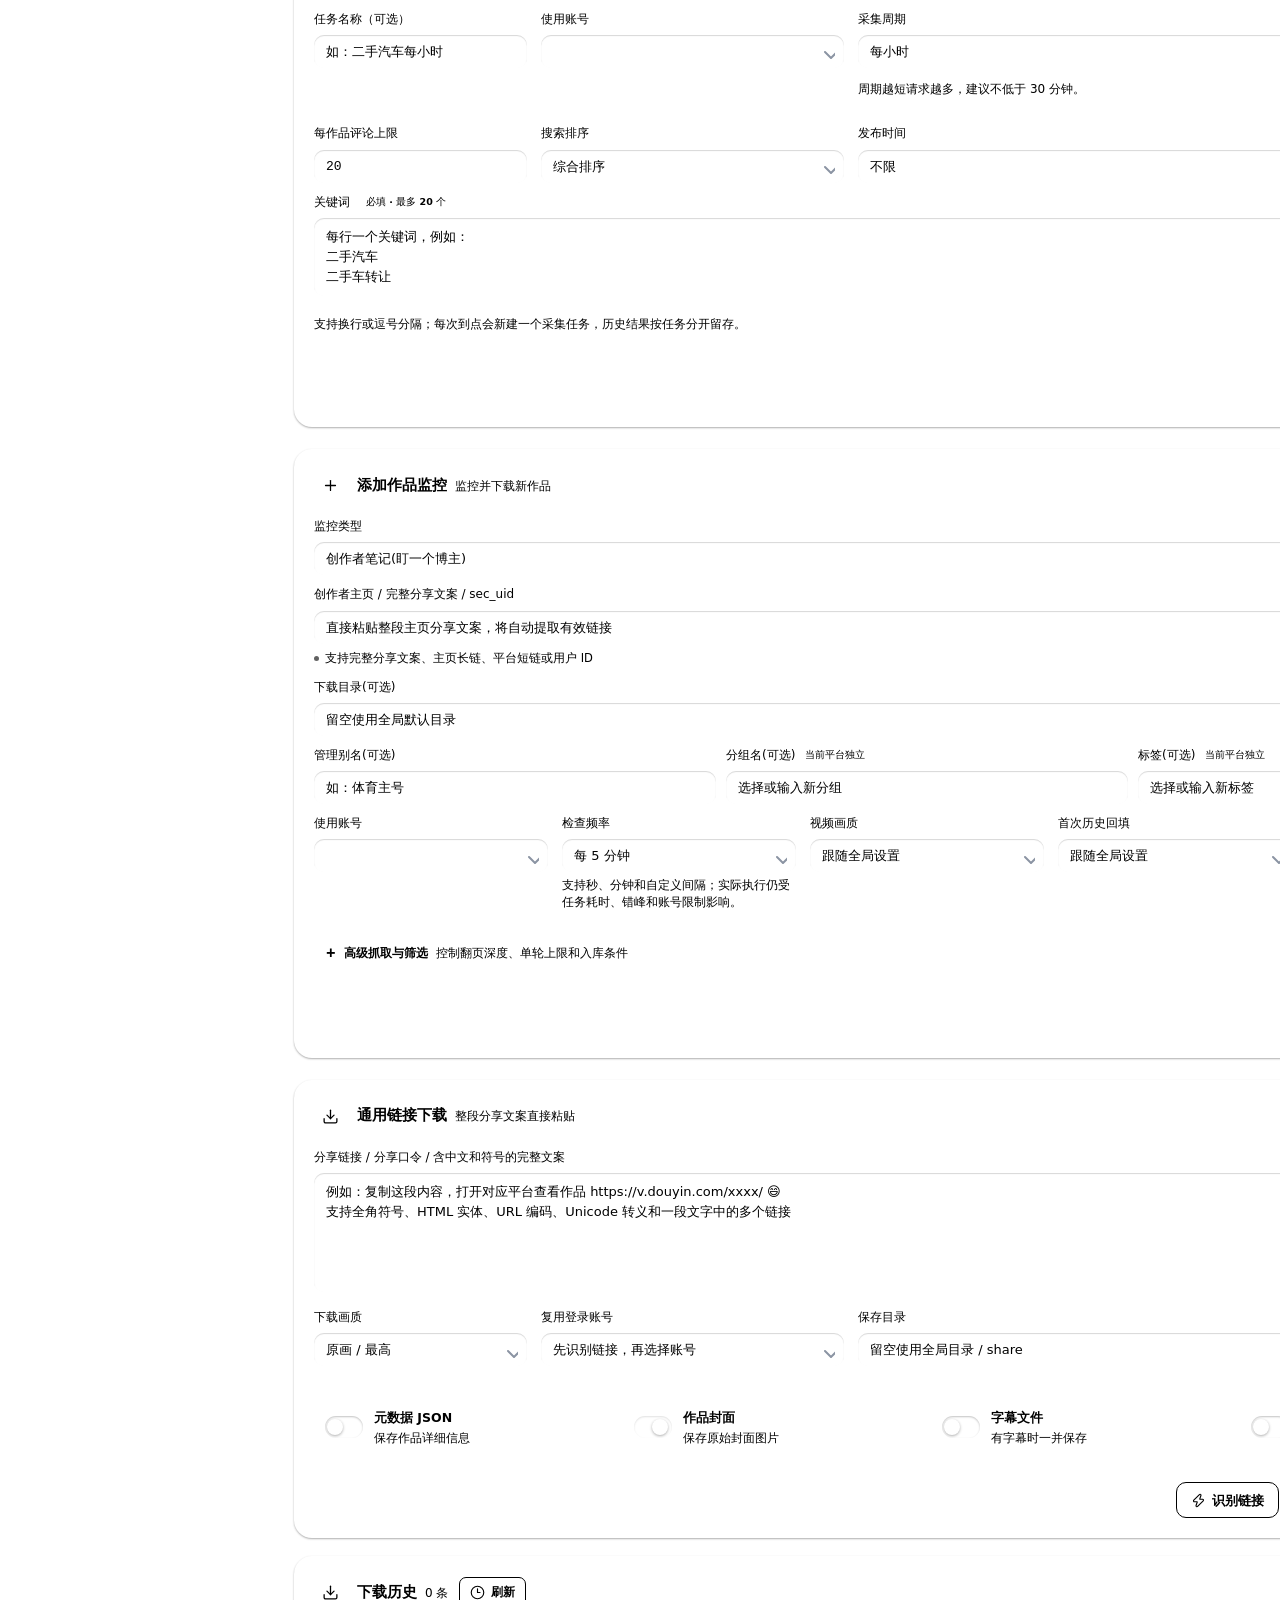
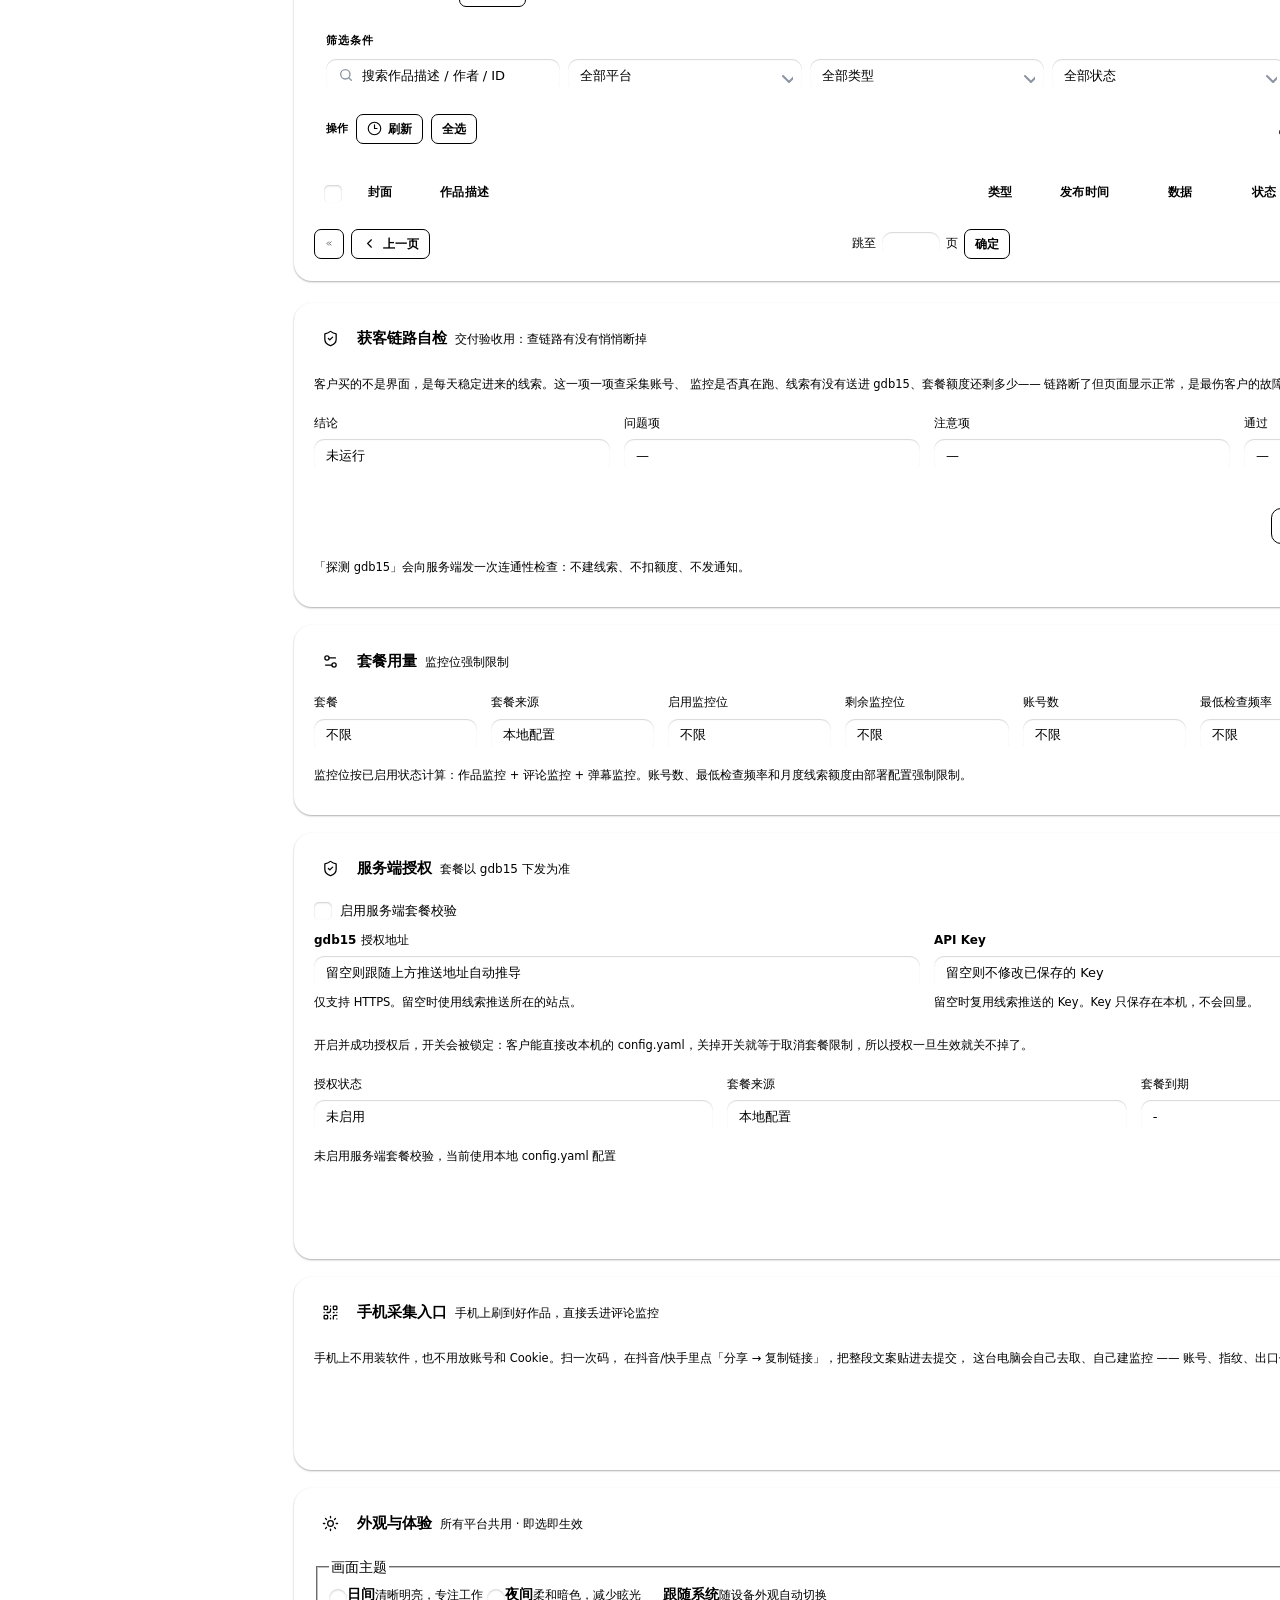
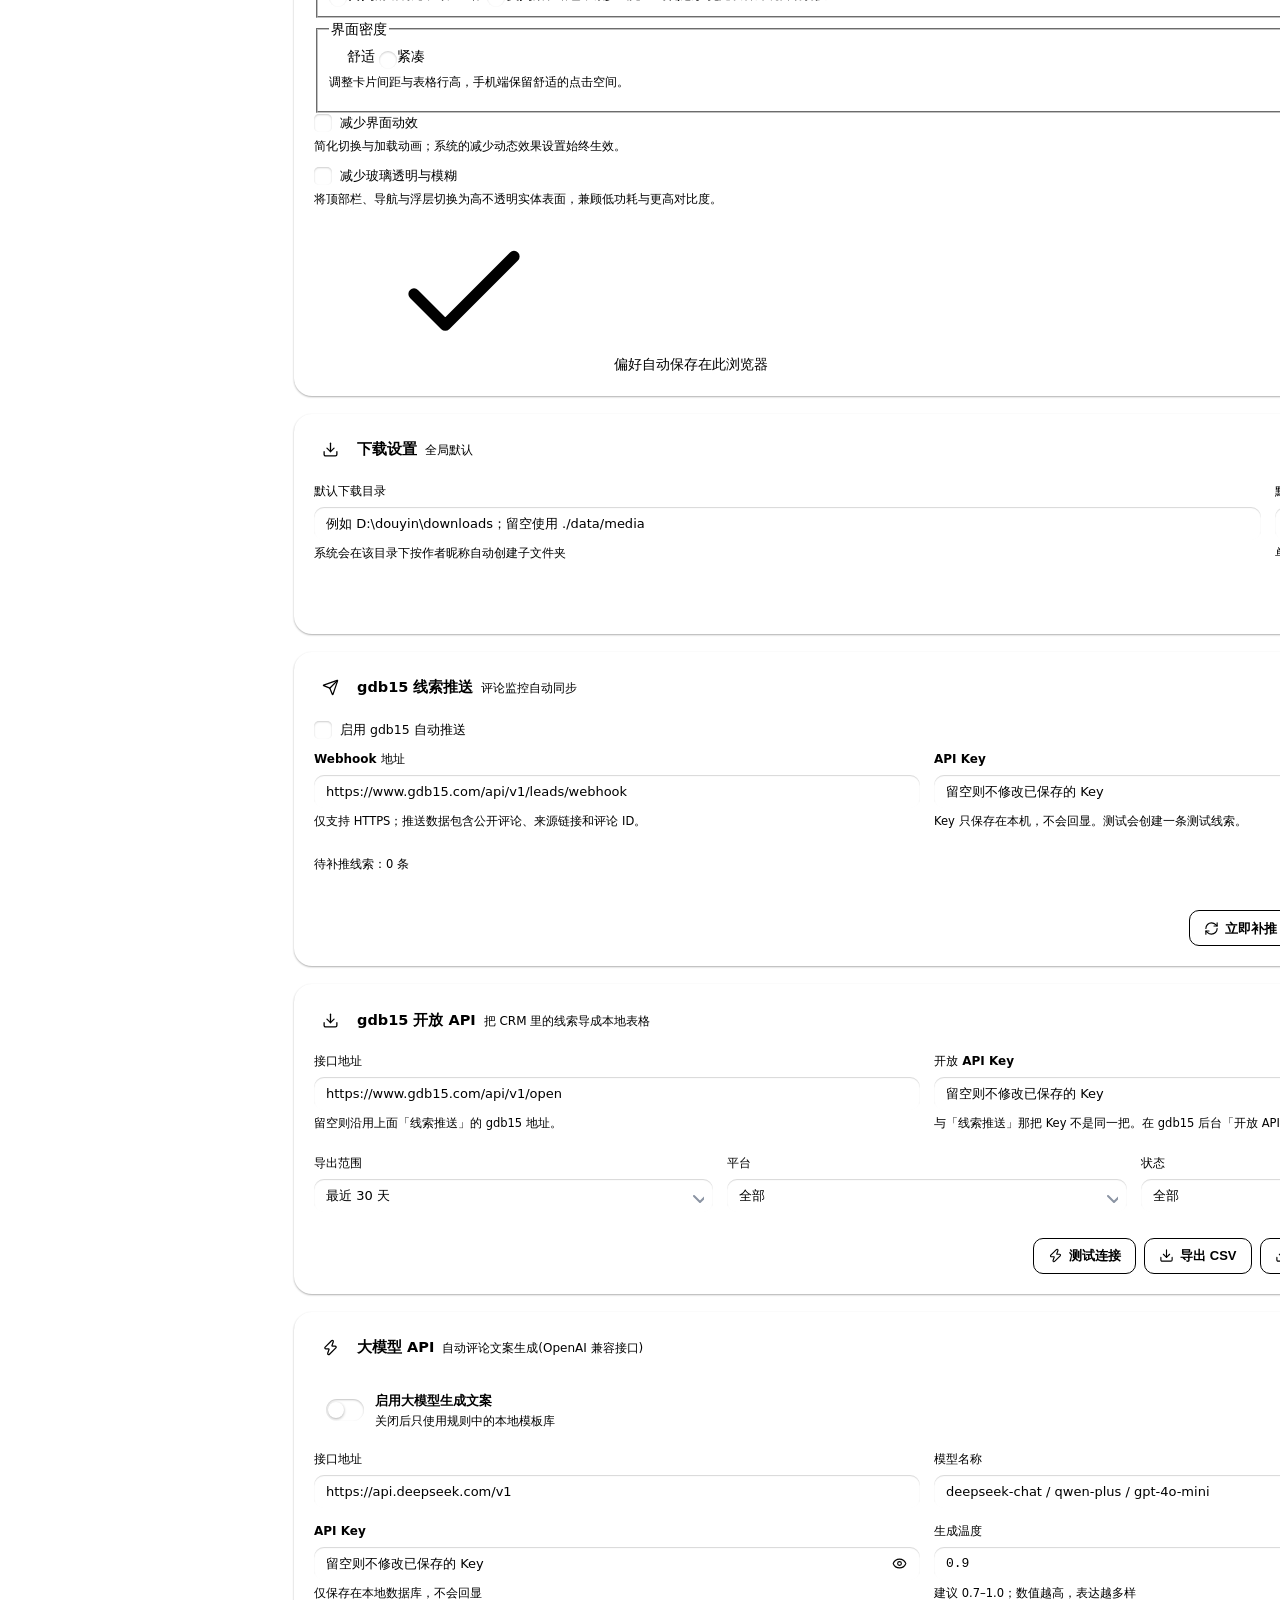
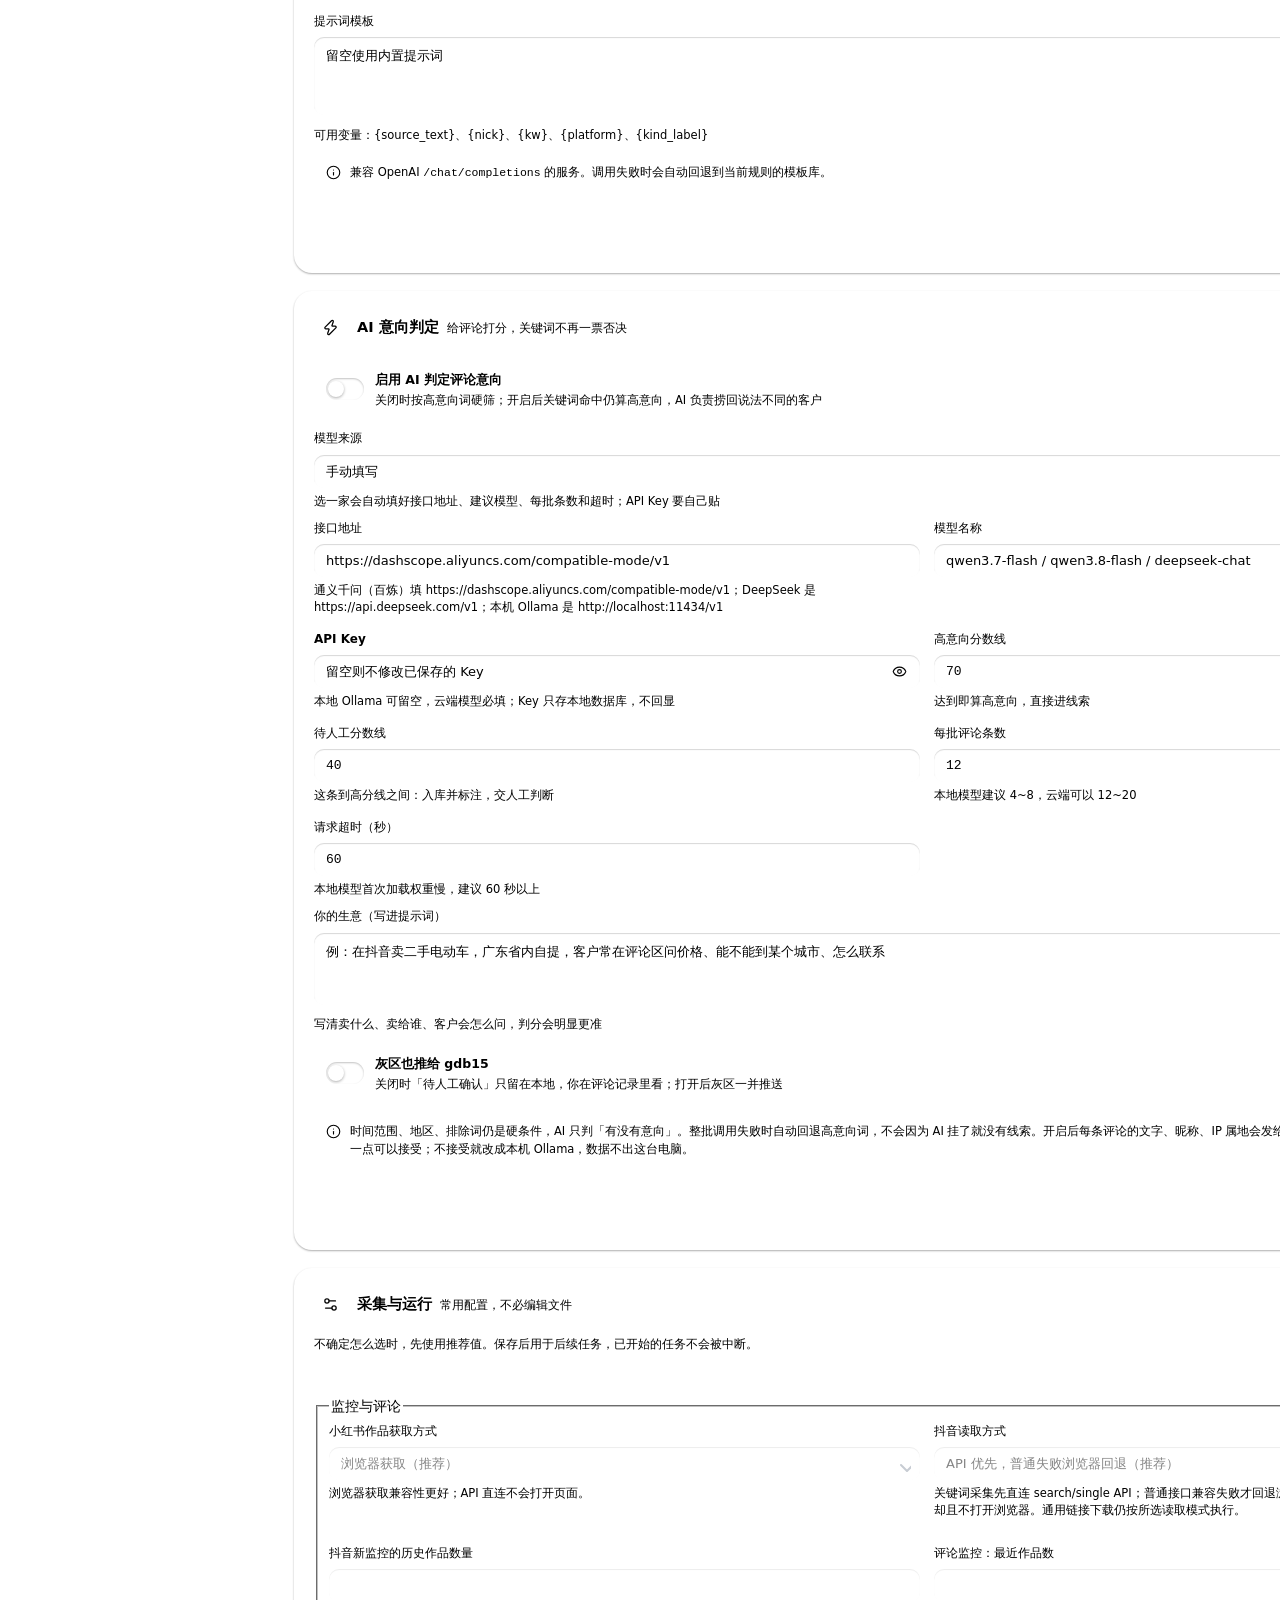
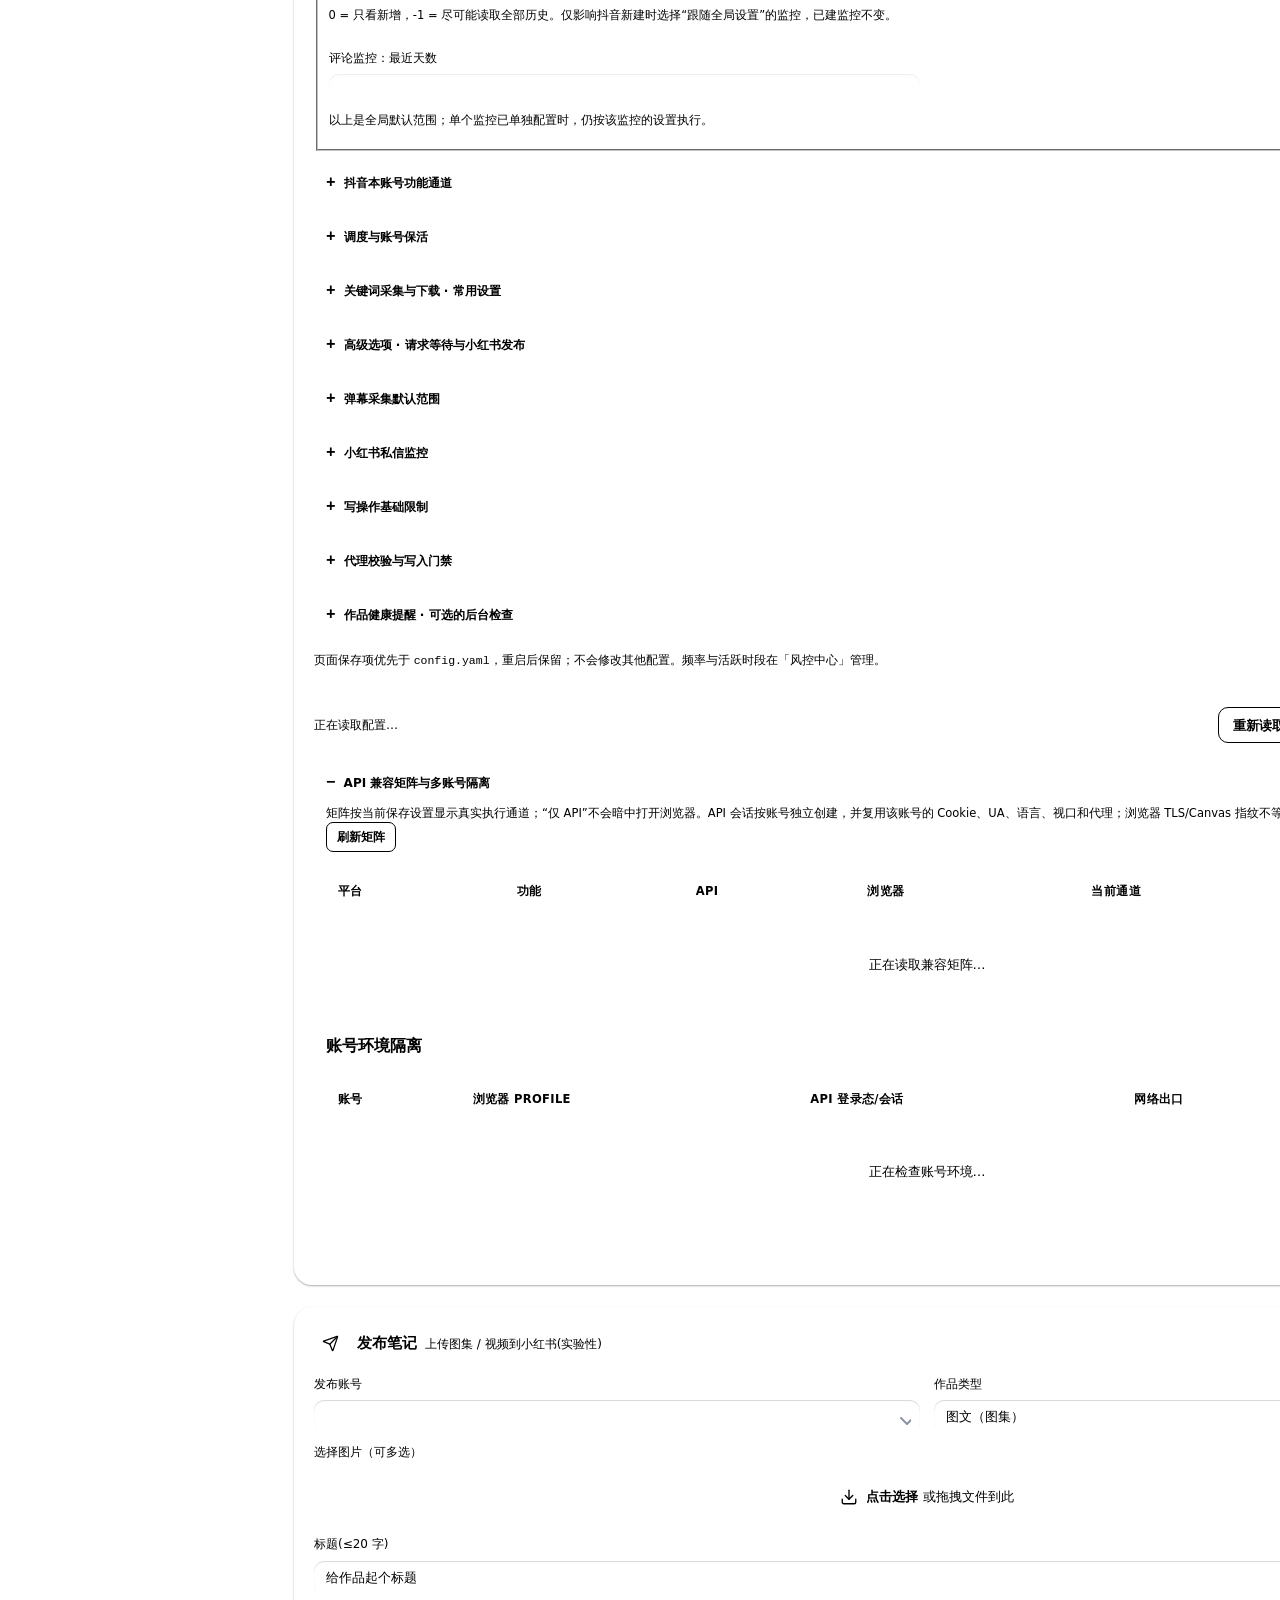
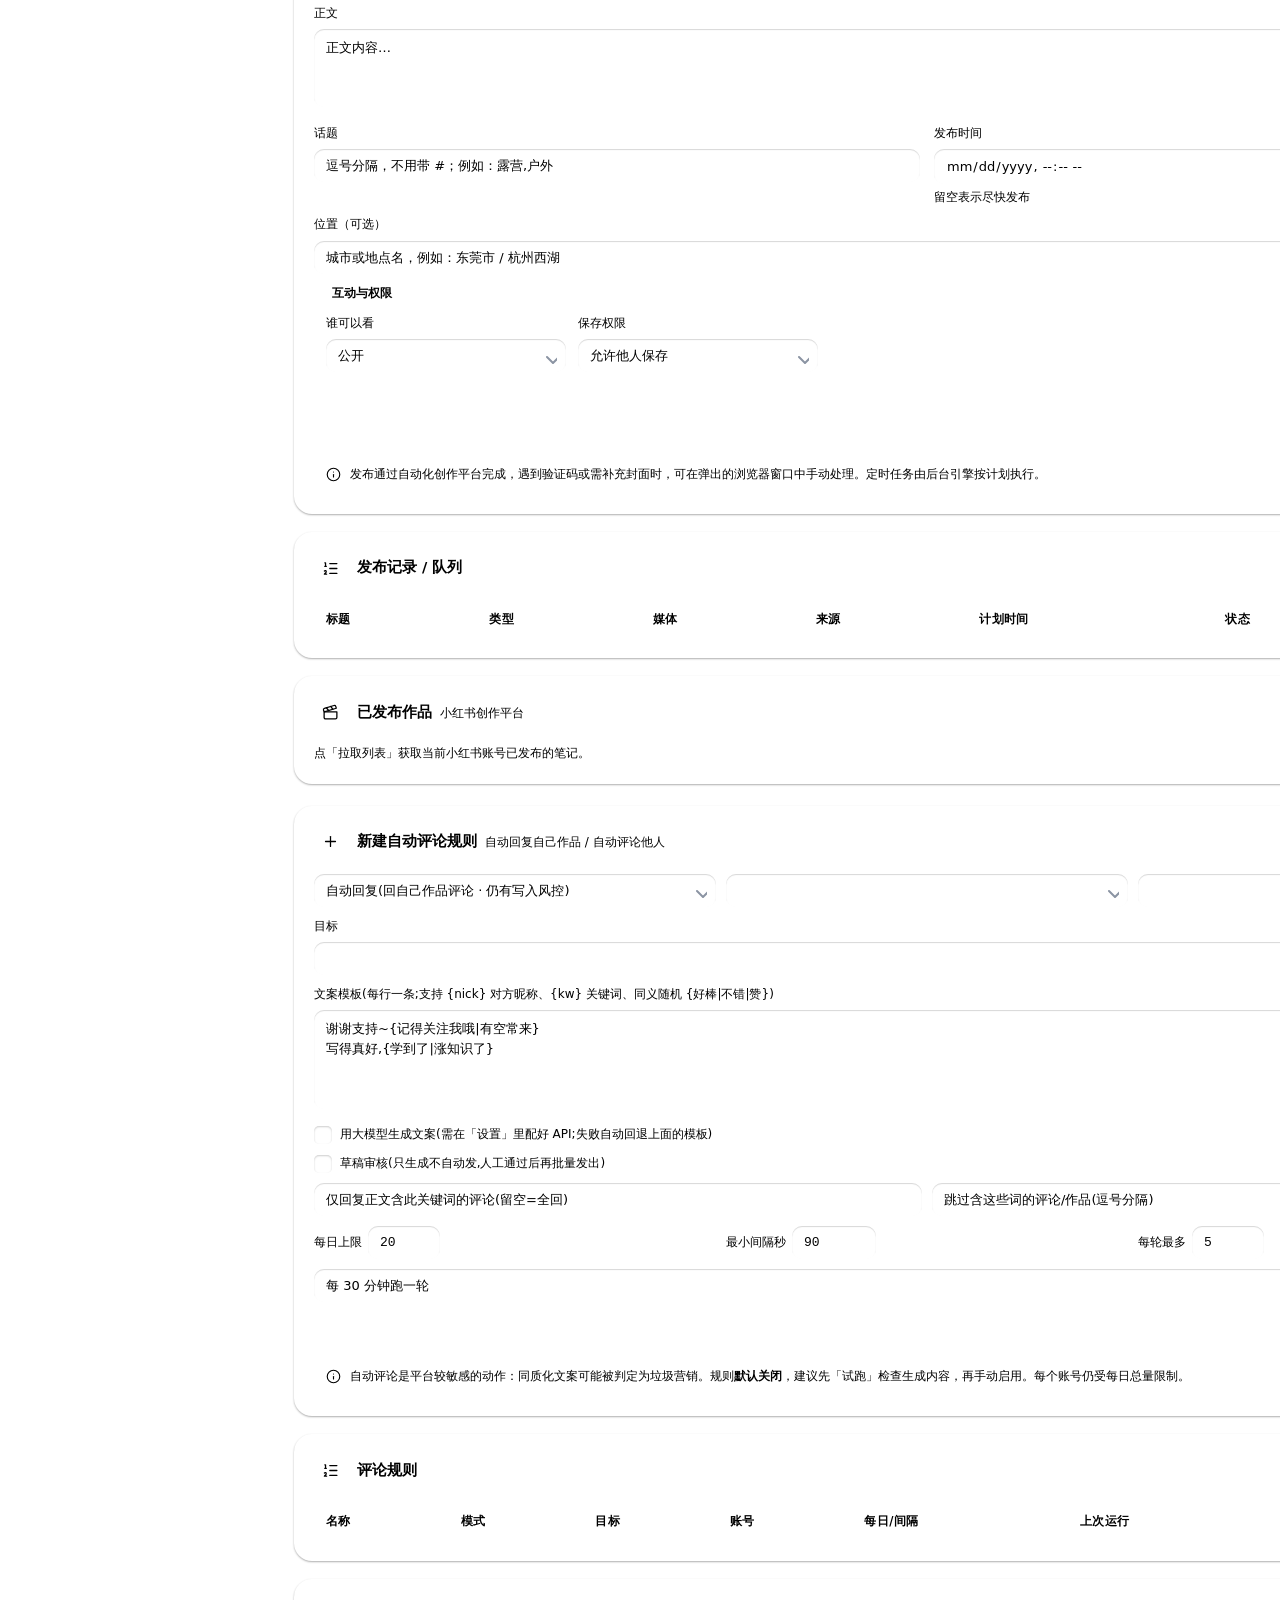
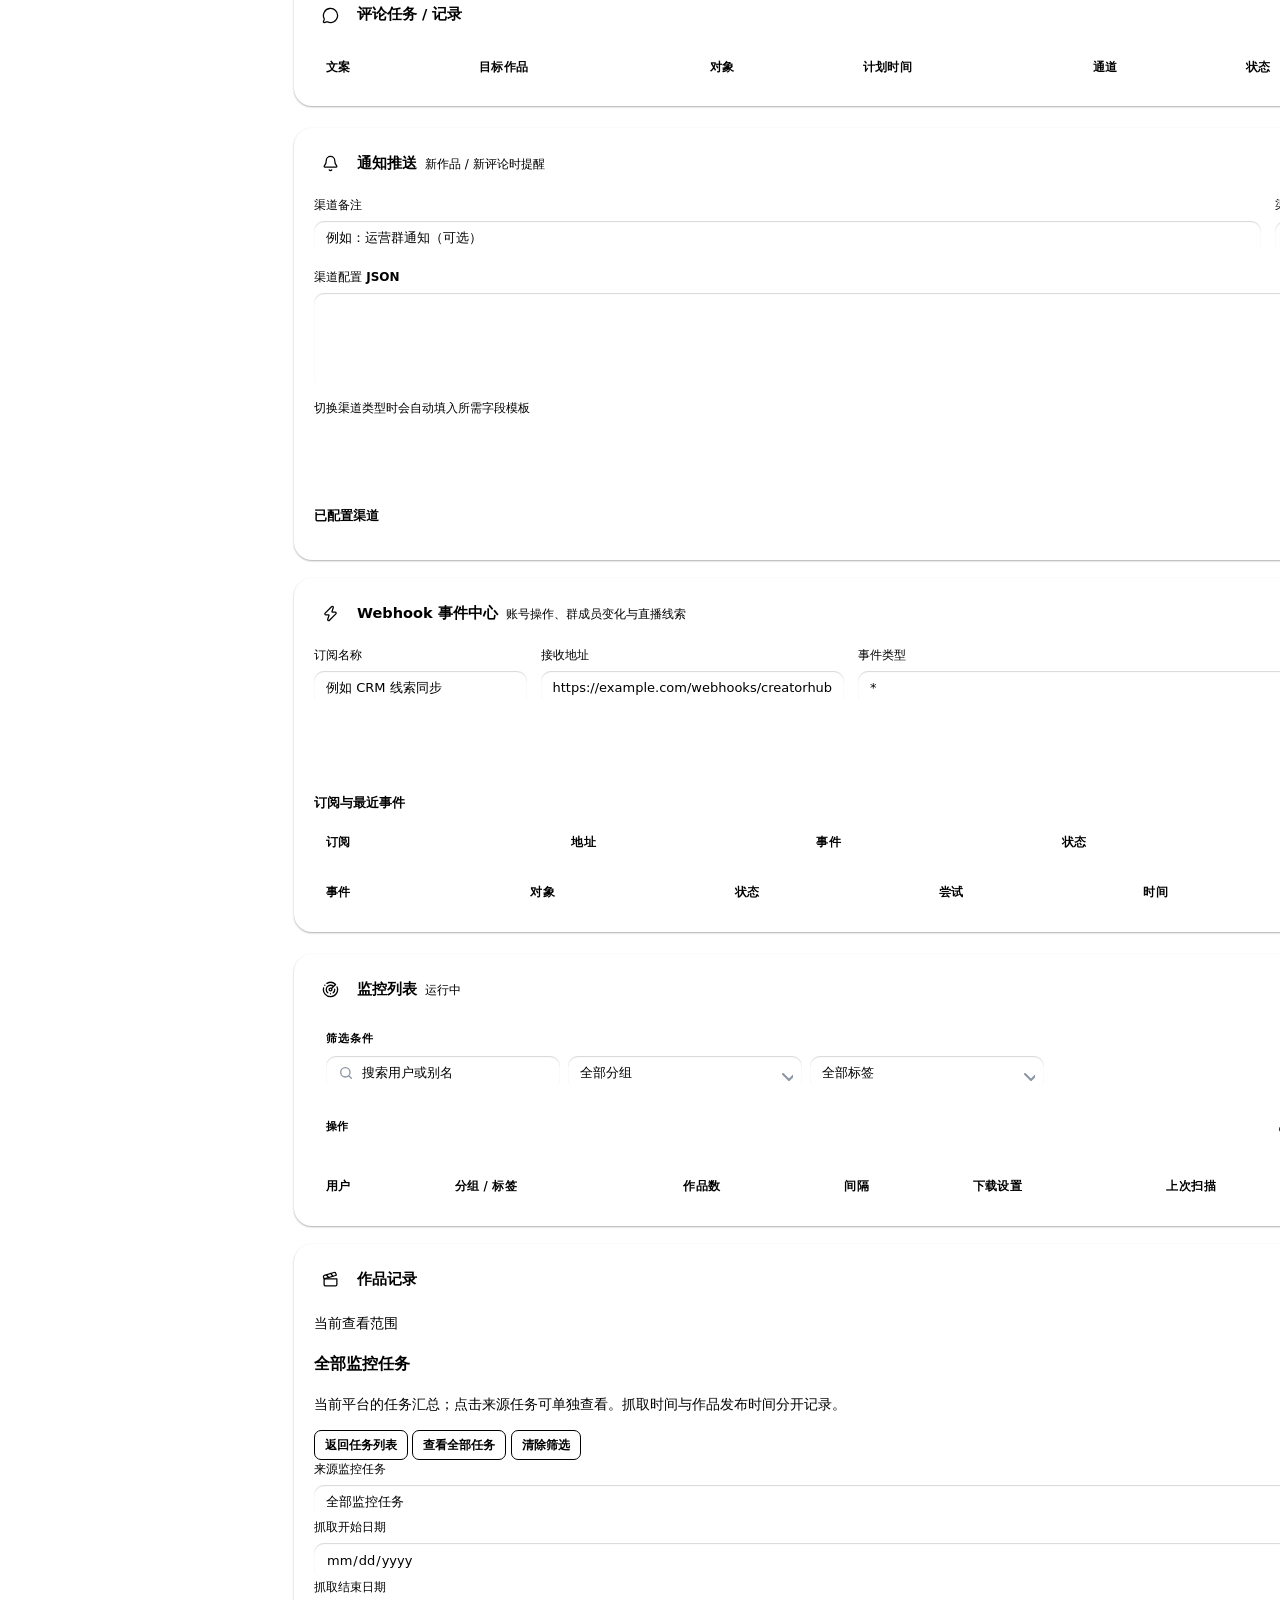
==== commit 12509e29: "feat(intent-ai): 意向判定切到在线通义千问，模型来源一键预设 - 设置卡片加「模型来源」下拉：阿里云百炼 / DeepSeek / 本机 Ollama，   一次填好接口地址、建议模型" ====
--- a/app/web/index.html
+++ b/app/web/index.html
@@ -2890,14 +2890,26 @@
         <input type="checkbox" id="intent-ai-enabled">
         <span class="switch-copy"><b>启用 AI 判定评论意向</b><span>关闭时按高意向词硬筛；开启后关键词命中仍算高意向，AI 负责捞回说法不同的客户</span></span>
       </label>
+      <div class="form-field">
+        <label for="intent-ai-preset">模型来源</label>
+        <select id="intent-ai-preset" onchange="applyIntentAiPreset(this.value)">
+          <option value="">手动填写</option>
+          <option value="qwen">阿里云通义千问（百炼）</option>
+          <option value="deepseek">DeepSeek</option>
+          <option value="ollama">本机 Ollama（评论不出这台电脑）</option>
+        </select>
+        <div class="field-help">选一家会自动填好接口地址、建议模型、每批条数和超时；API Key 要自己贴</div>
+      </div>
       <div class="form-grid">
         <div class="form-field">
           <label for="intent-ai-base">接口地址</label>
-          <input id="intent-ai-base" type="url" inputmode="url" autocomplete="url" placeholder="https://api.deepseek.com/v1 或 http://localhost:11434/v1">
+          <input id="intent-ai-base" type="url" inputmode="url" autocomplete="url"
+            placeholder="https://dashscope.aliyuncs.com/compatible-mode/v1">
+          <div class="field-help">通义千问（百炼）填 https://dashscope.aliyuncs.com/compatible-mode/v1；DeepSeek 是 https://api.deepseek.com/v1；本机 Ollama 是 http://localhost:11434/v1</div>
         </div>
         <div class="form-field">
           <label for="intent-ai-model">模型名称</label>
-          <input id="intent-ai-model" autocomplete="off" placeholder="deepseek-chat / qwen2.5:1.5b">
+          <input id="intent-ai-model" autocomplete="off" placeholder="qwen3.7-flash / qwen3.8-flash / deepseek-chat">
         </div>
         <div class="form-field">
           <label for="intent-ai-key">API Key</label>
@@ -2905,7 +2917,7 @@
             <input id="intent-ai-key" type="password" autocomplete="new-password" placeholder="留空则不修改已保存的 Key">
             <button class="input-action" type="button" onclick="toggleSecretInput('intent-ai-key',this)" aria-label="显示 API Key" aria-pressed="false" title="显示或隐藏 API Key"><svg><use href="#i-eye"/></svg></button>
           </div>
-          <div class="field-help">本地 Ollama 可留空；只存本地数据库，不回显</div>
+          <div class="field-help">本地 Ollama 可留空，云端模型必填；Key 只存本地数据库，不回显</div>
         </div>
         <div class="form-field">
           <label for="intent-ai-high">高意向分数线</label>
@@ -2939,7 +2951,7 @@
       </label>
       <div class="form-note">
         <svg aria-hidden="true"><use href="#i-info"/></svg>
-        <span>时间范围、地区、排除词仍是硬条件，AI 只判「有没有意向」。整批调用失败时自动回退高意向词，不会因为 AI 挂了就没有线索。</span>
+        <span>时间范围、地区、排除词仍是硬条件，AI 只判「有没有意向」。整批调用失败时自动回退高意向词，不会因为 AI 挂了就没有线索。开启后每条评论的文字、昵称、IP 属地会发给你填写的模型服务商，用云端模型前请确认这一点可以接受；不接受就改成本机 Ollama，数据不出这台电脑。</span>
       </div>
       <div class="form-actions">
         <span class="status-text" id="intent-ai-msg" role="status" aria-live="polite"></span>
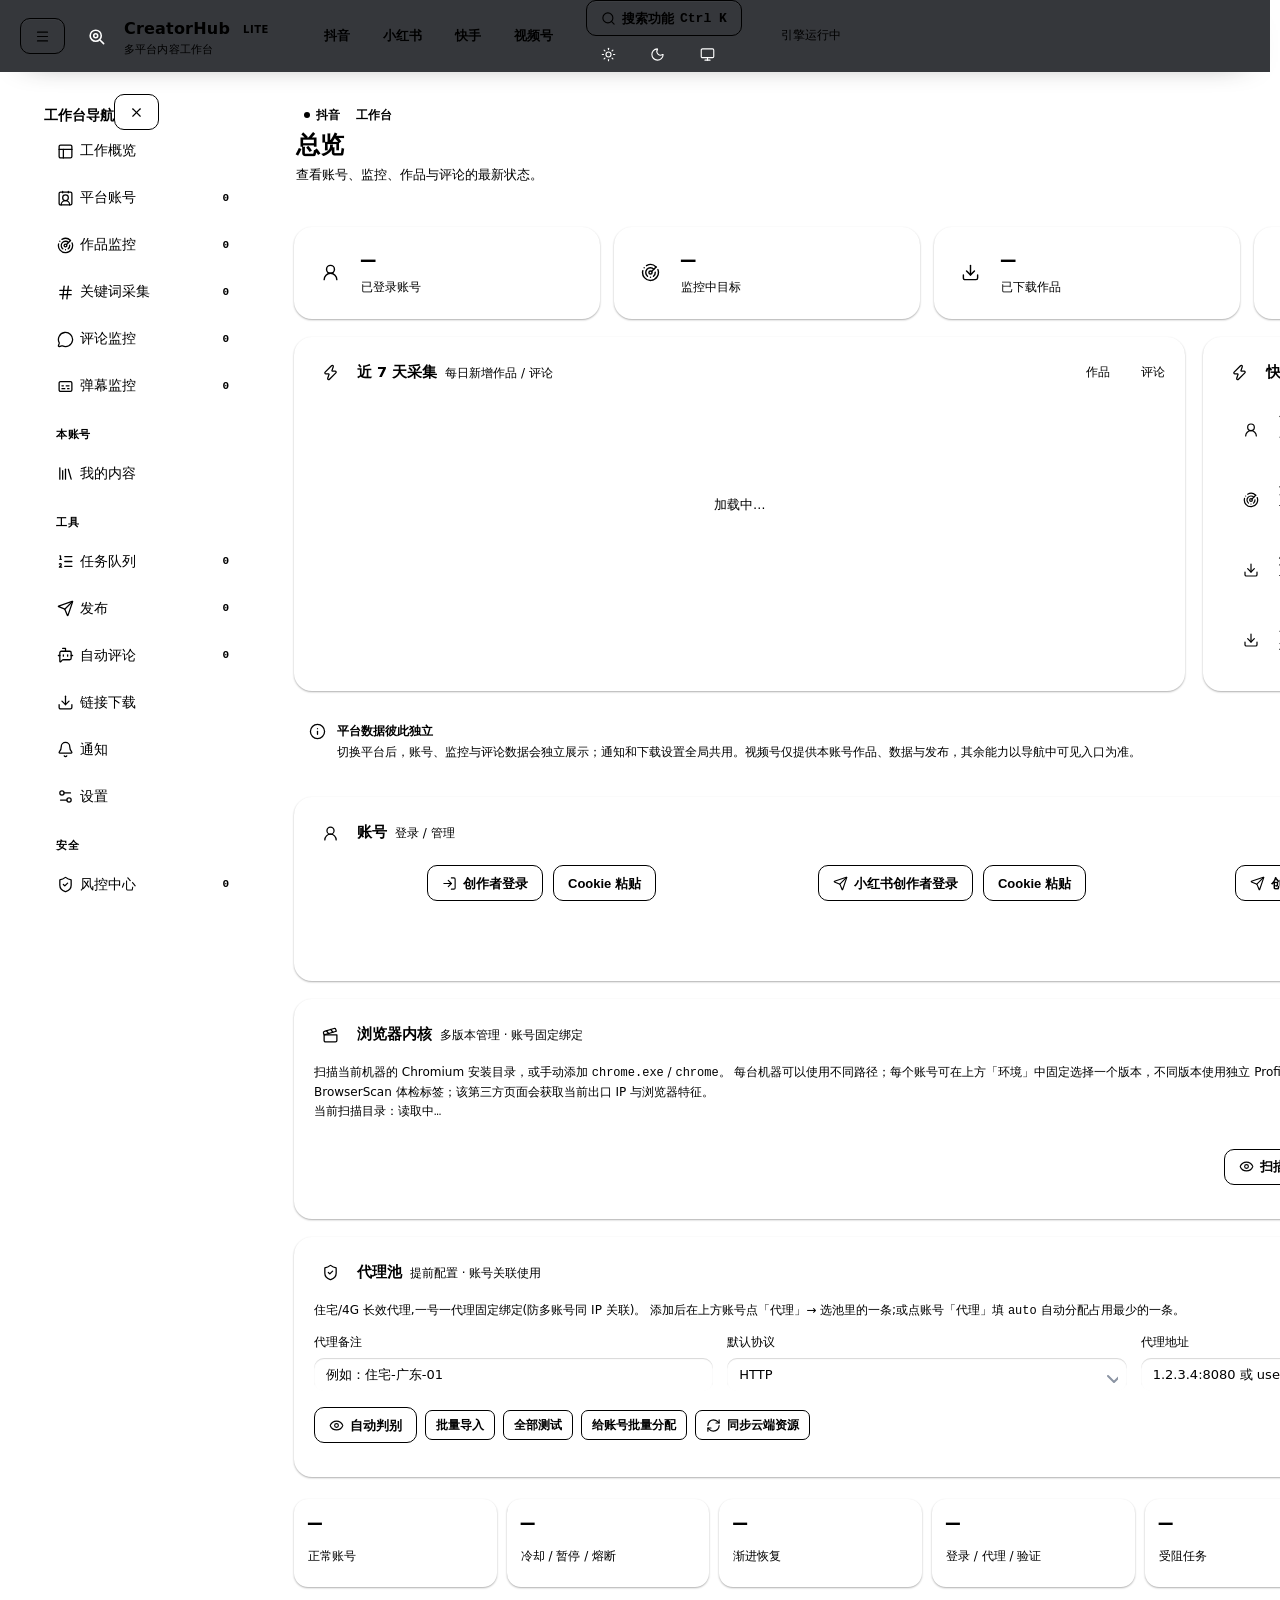
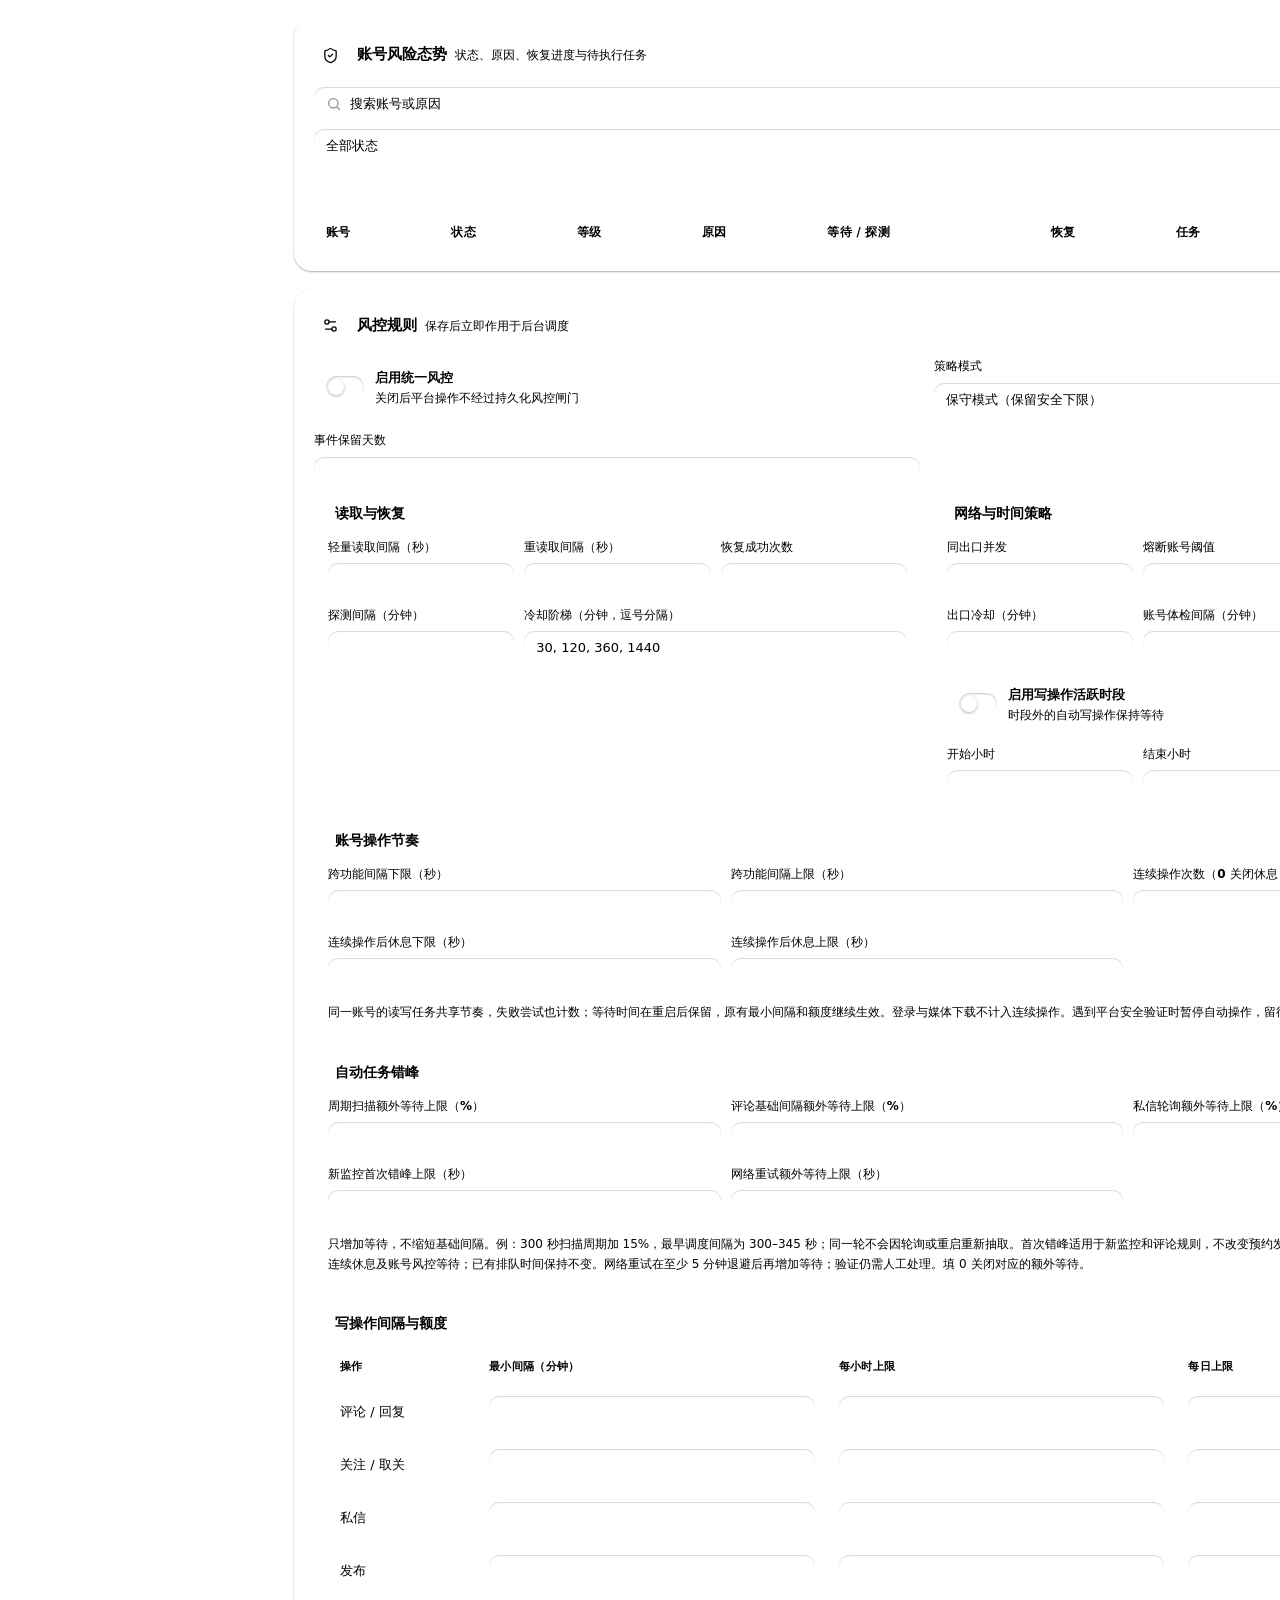
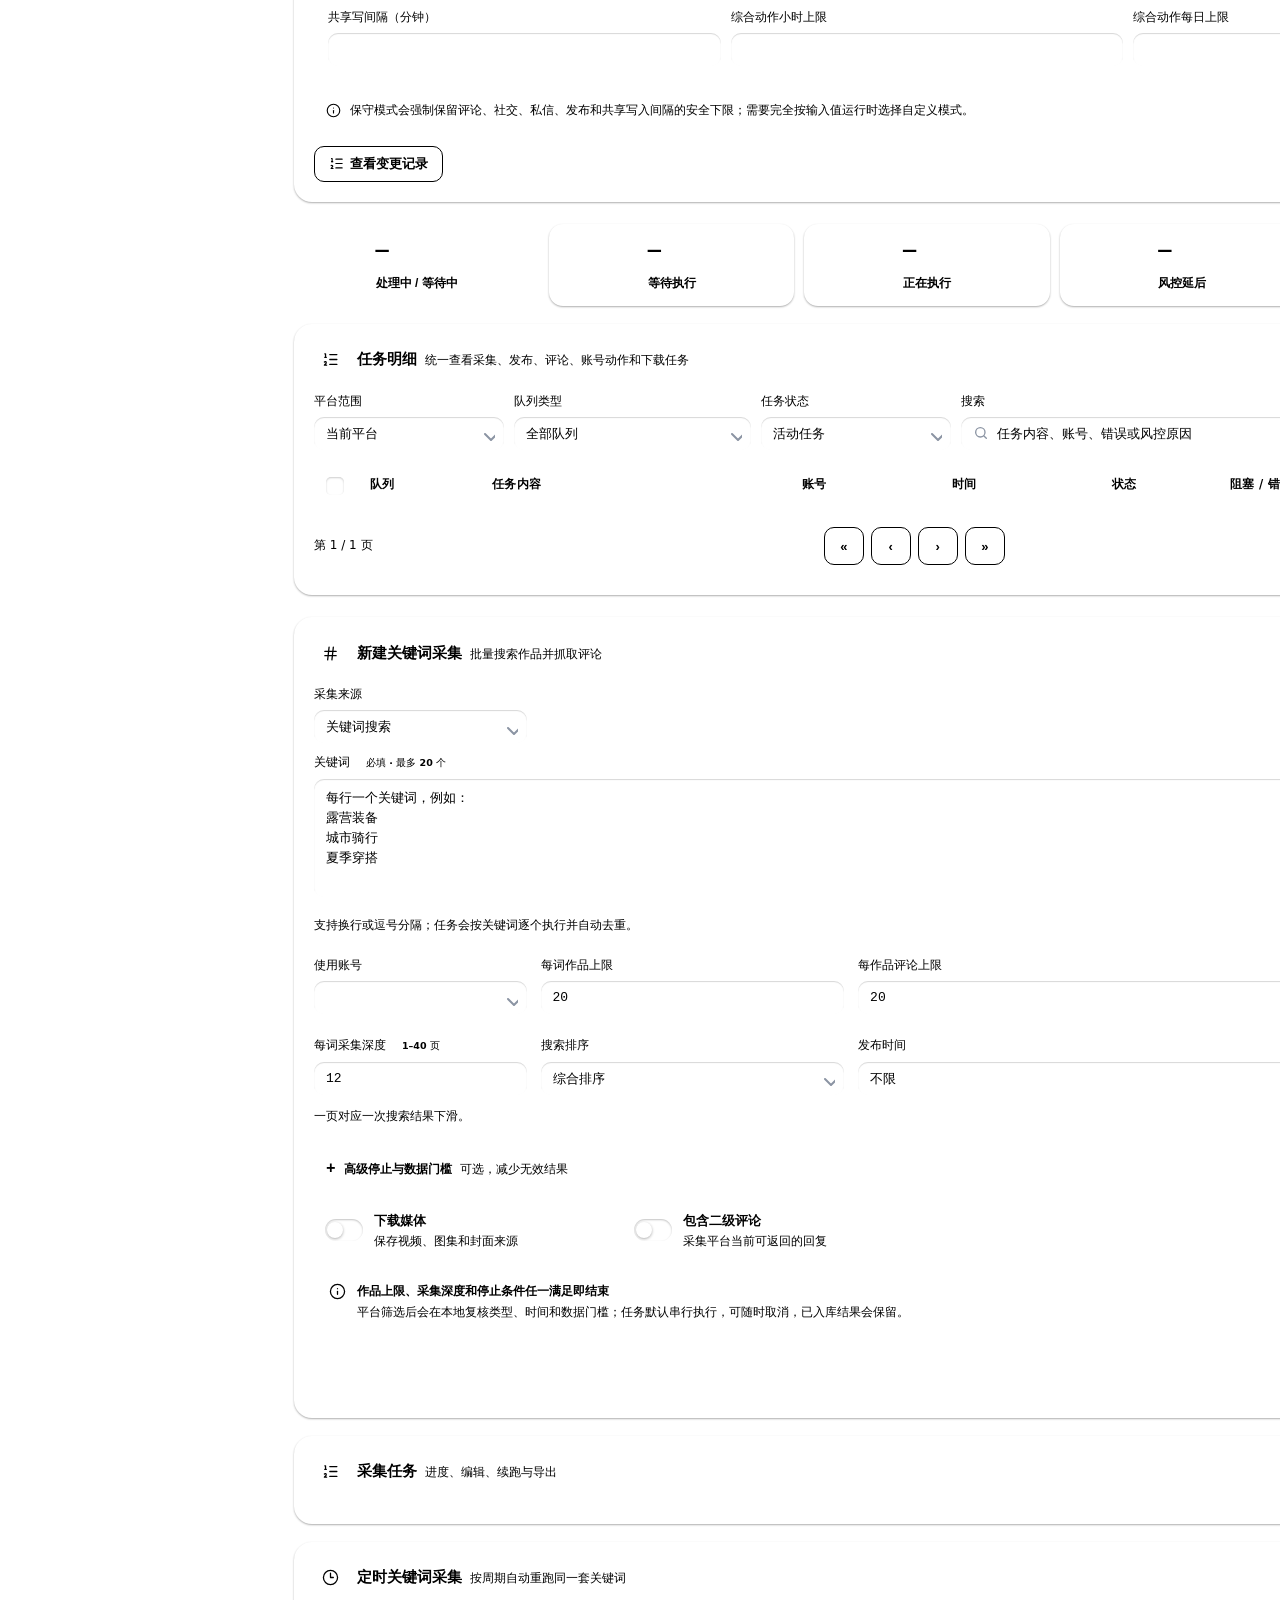
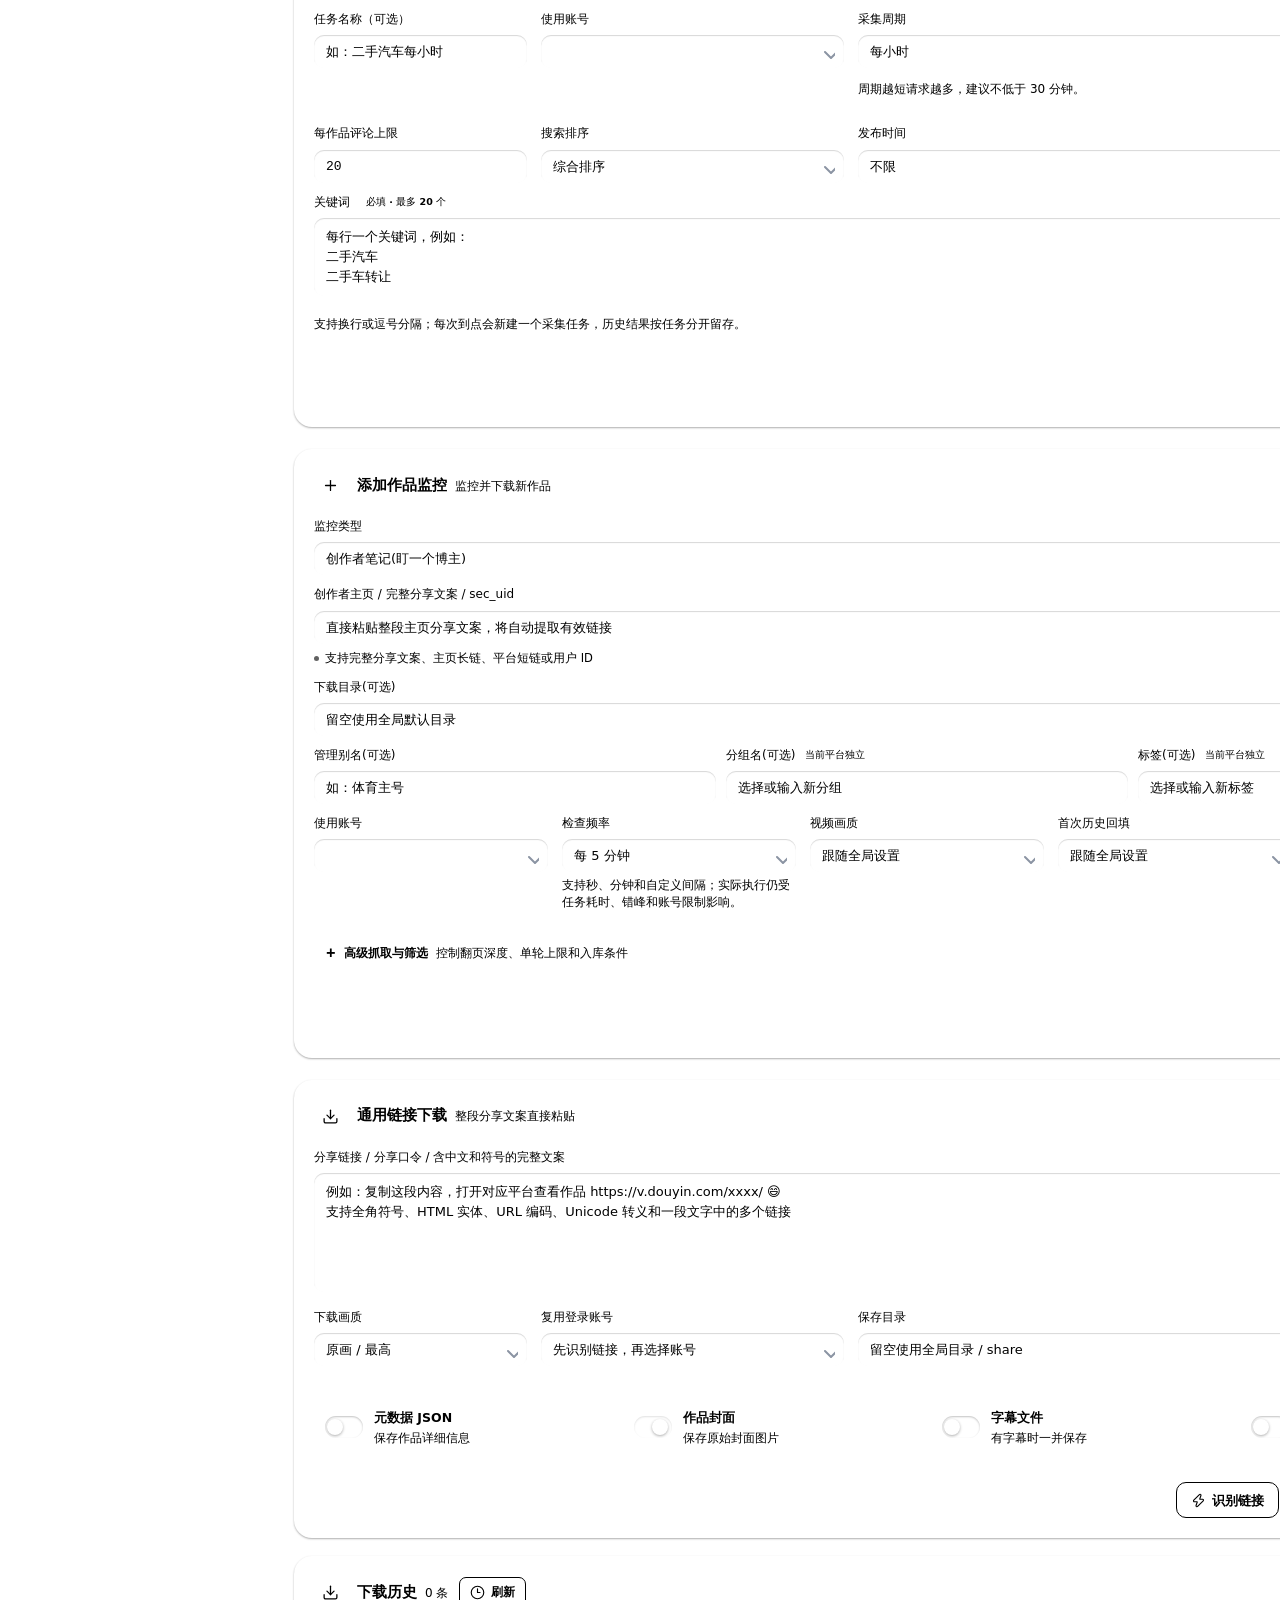
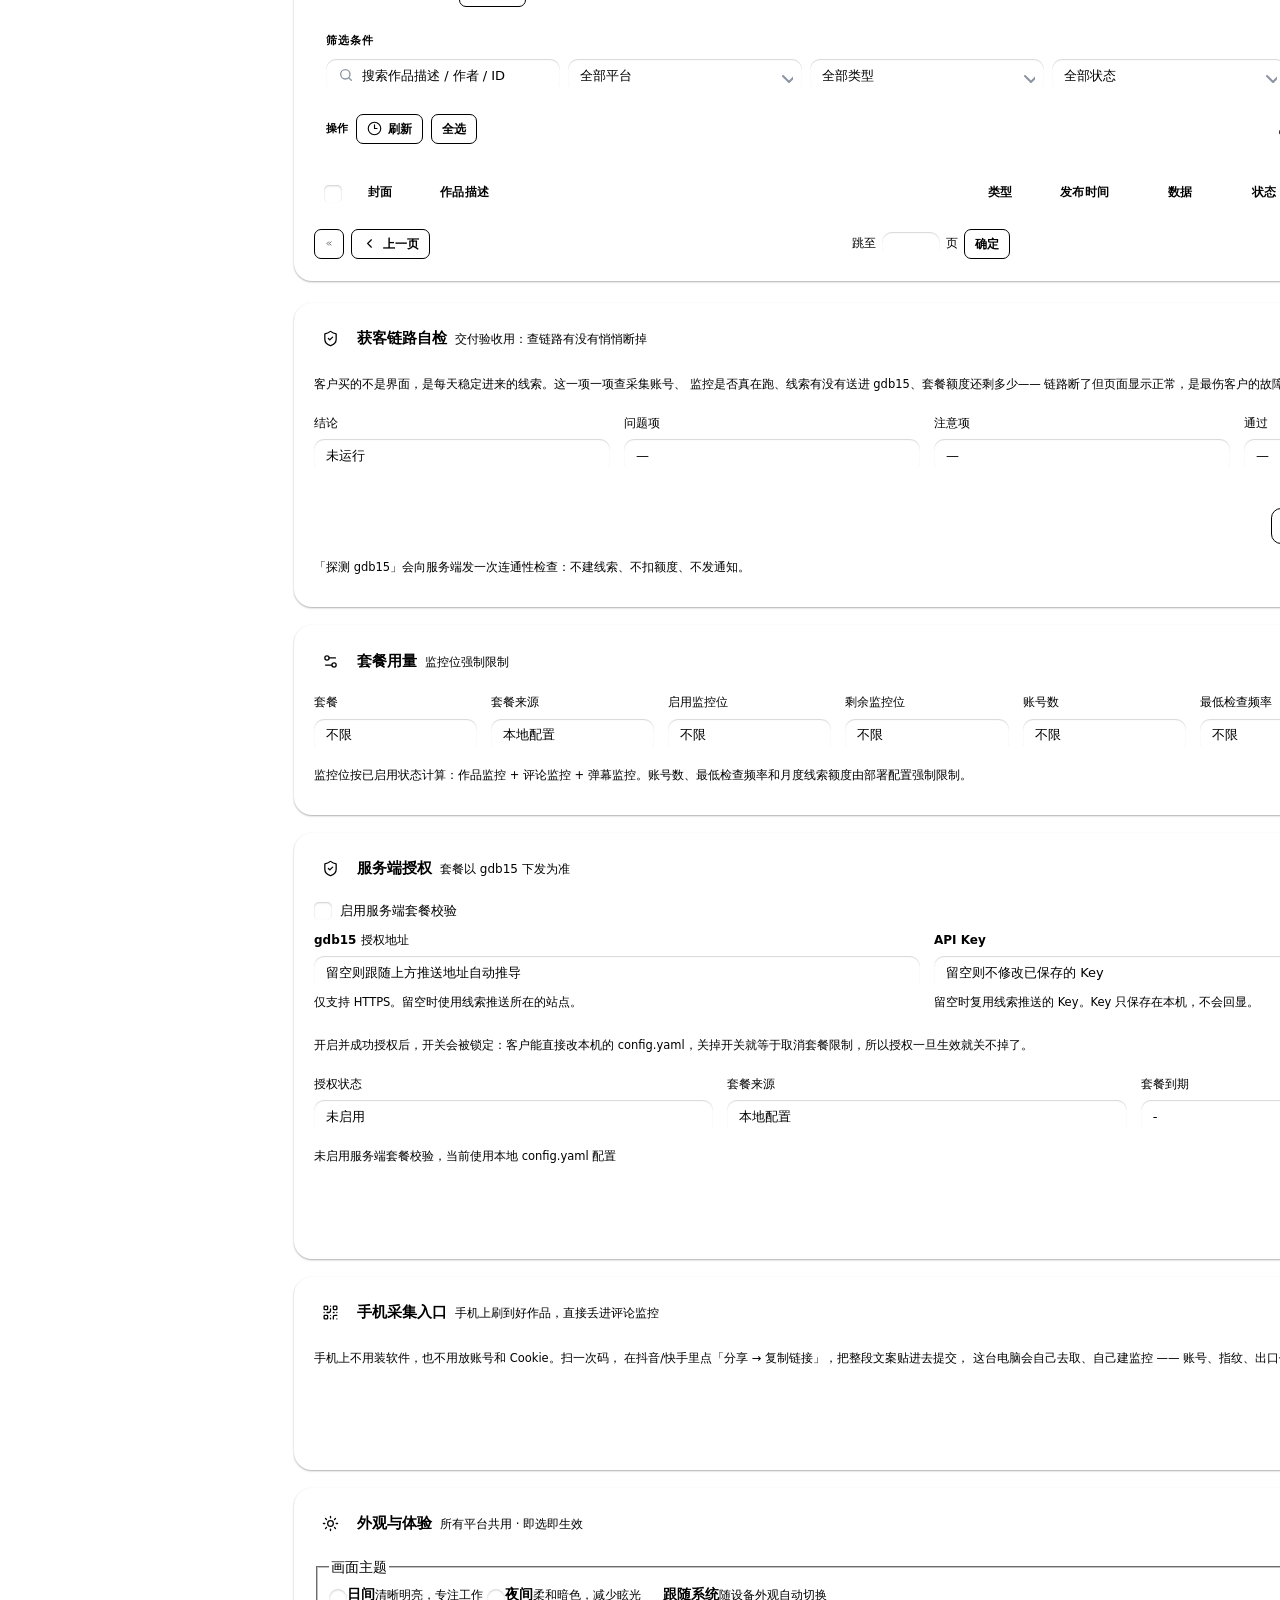
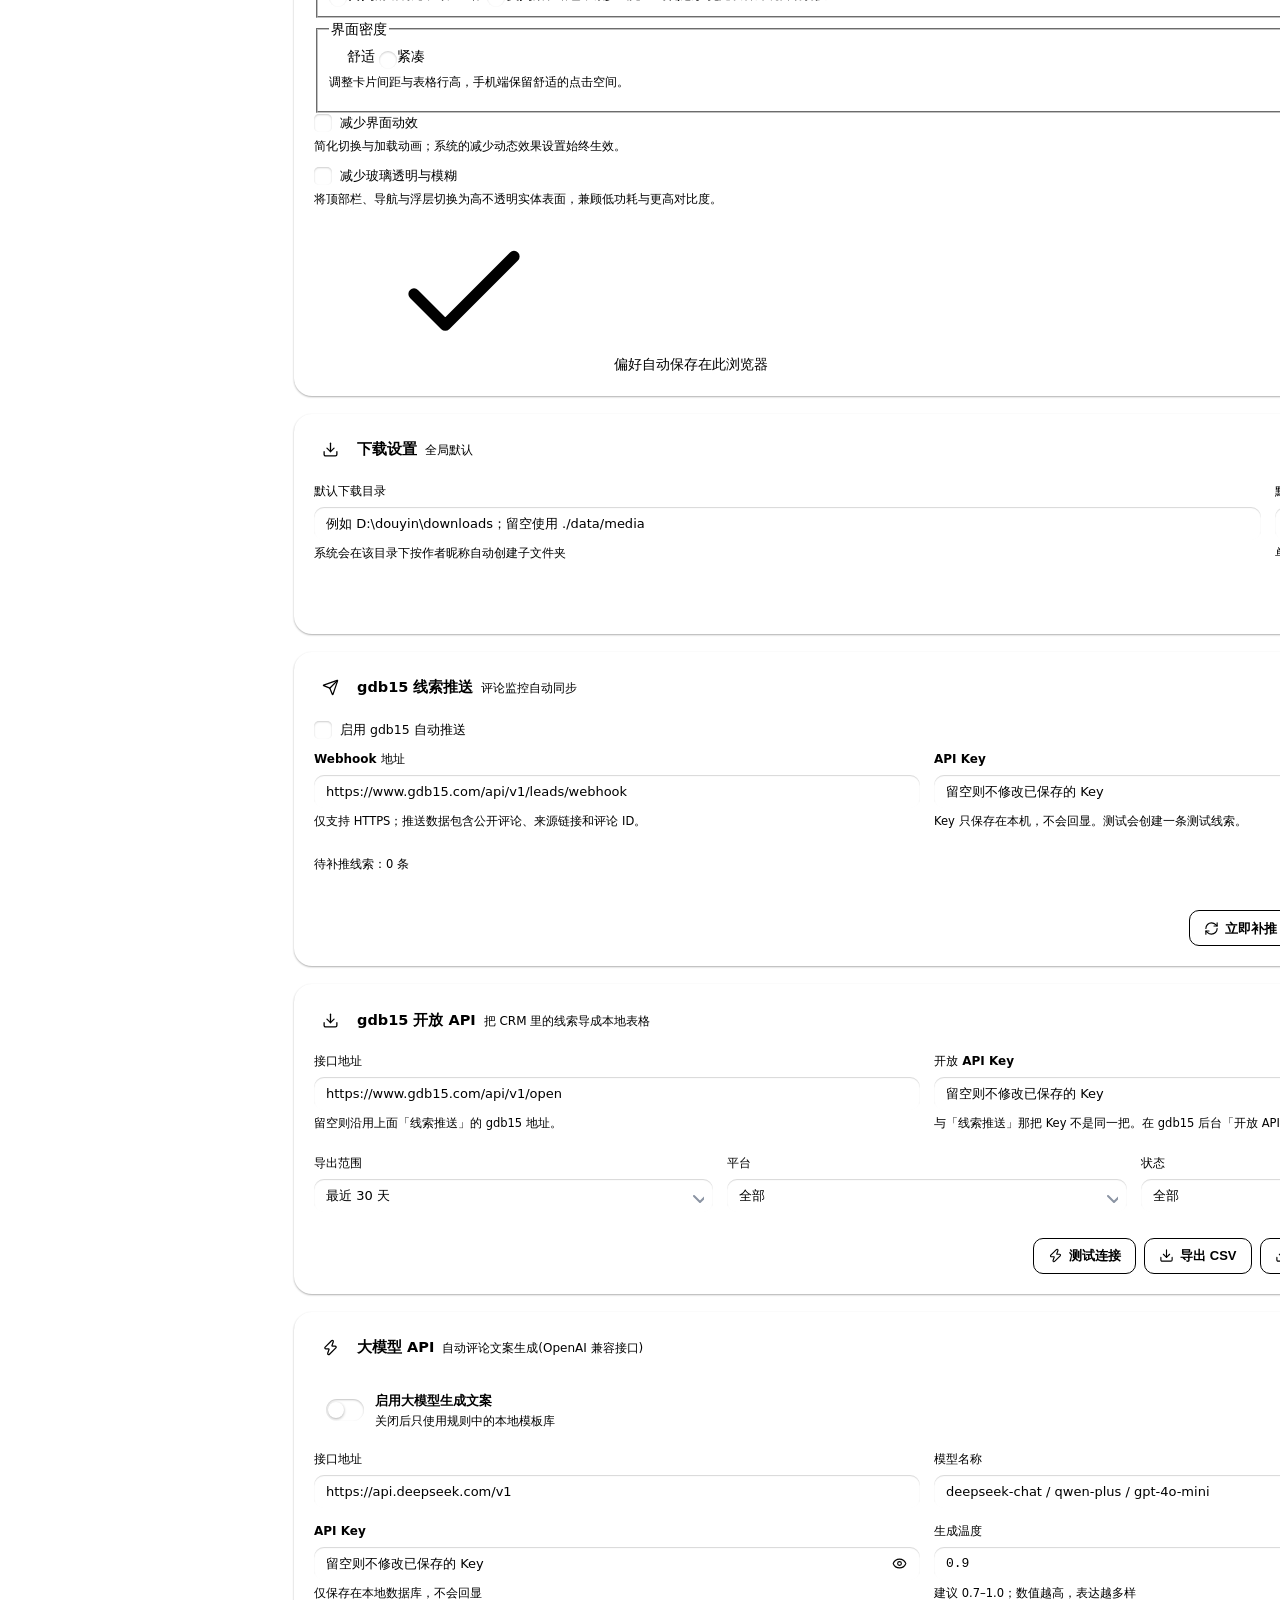
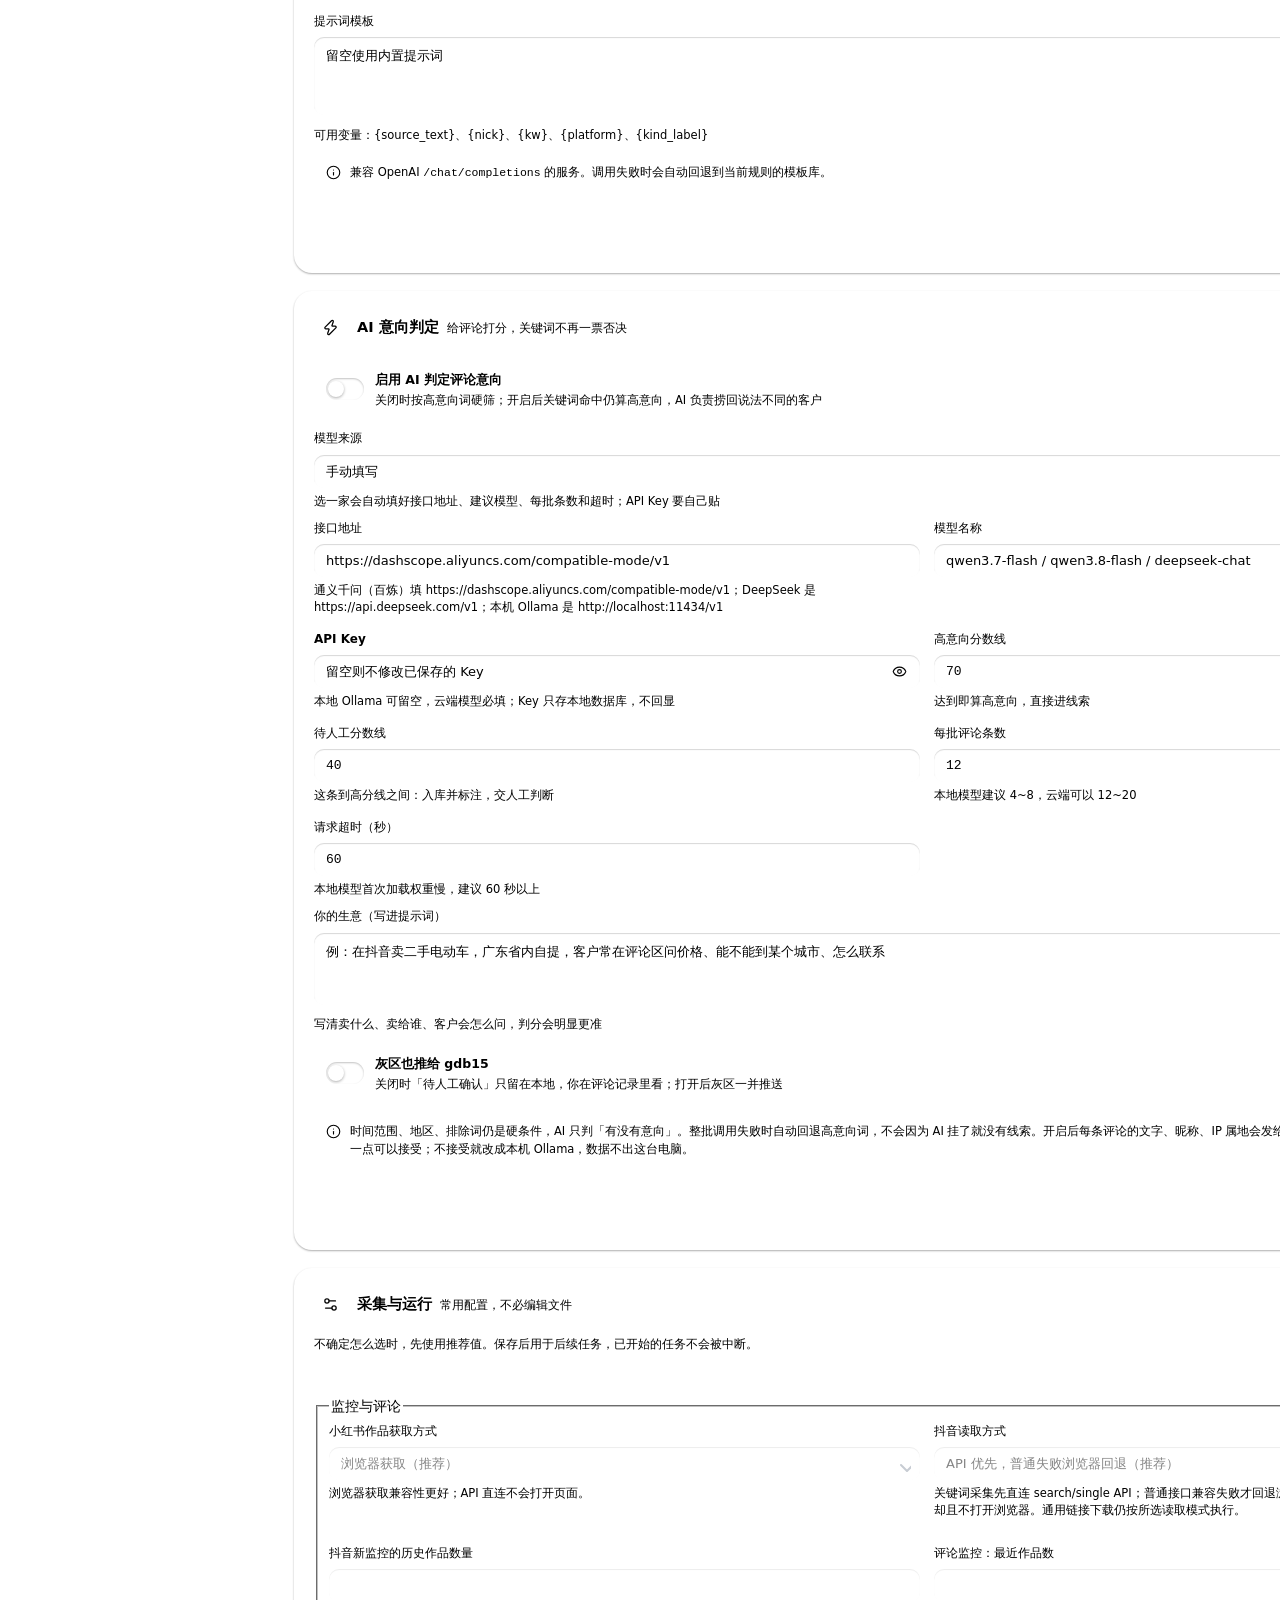
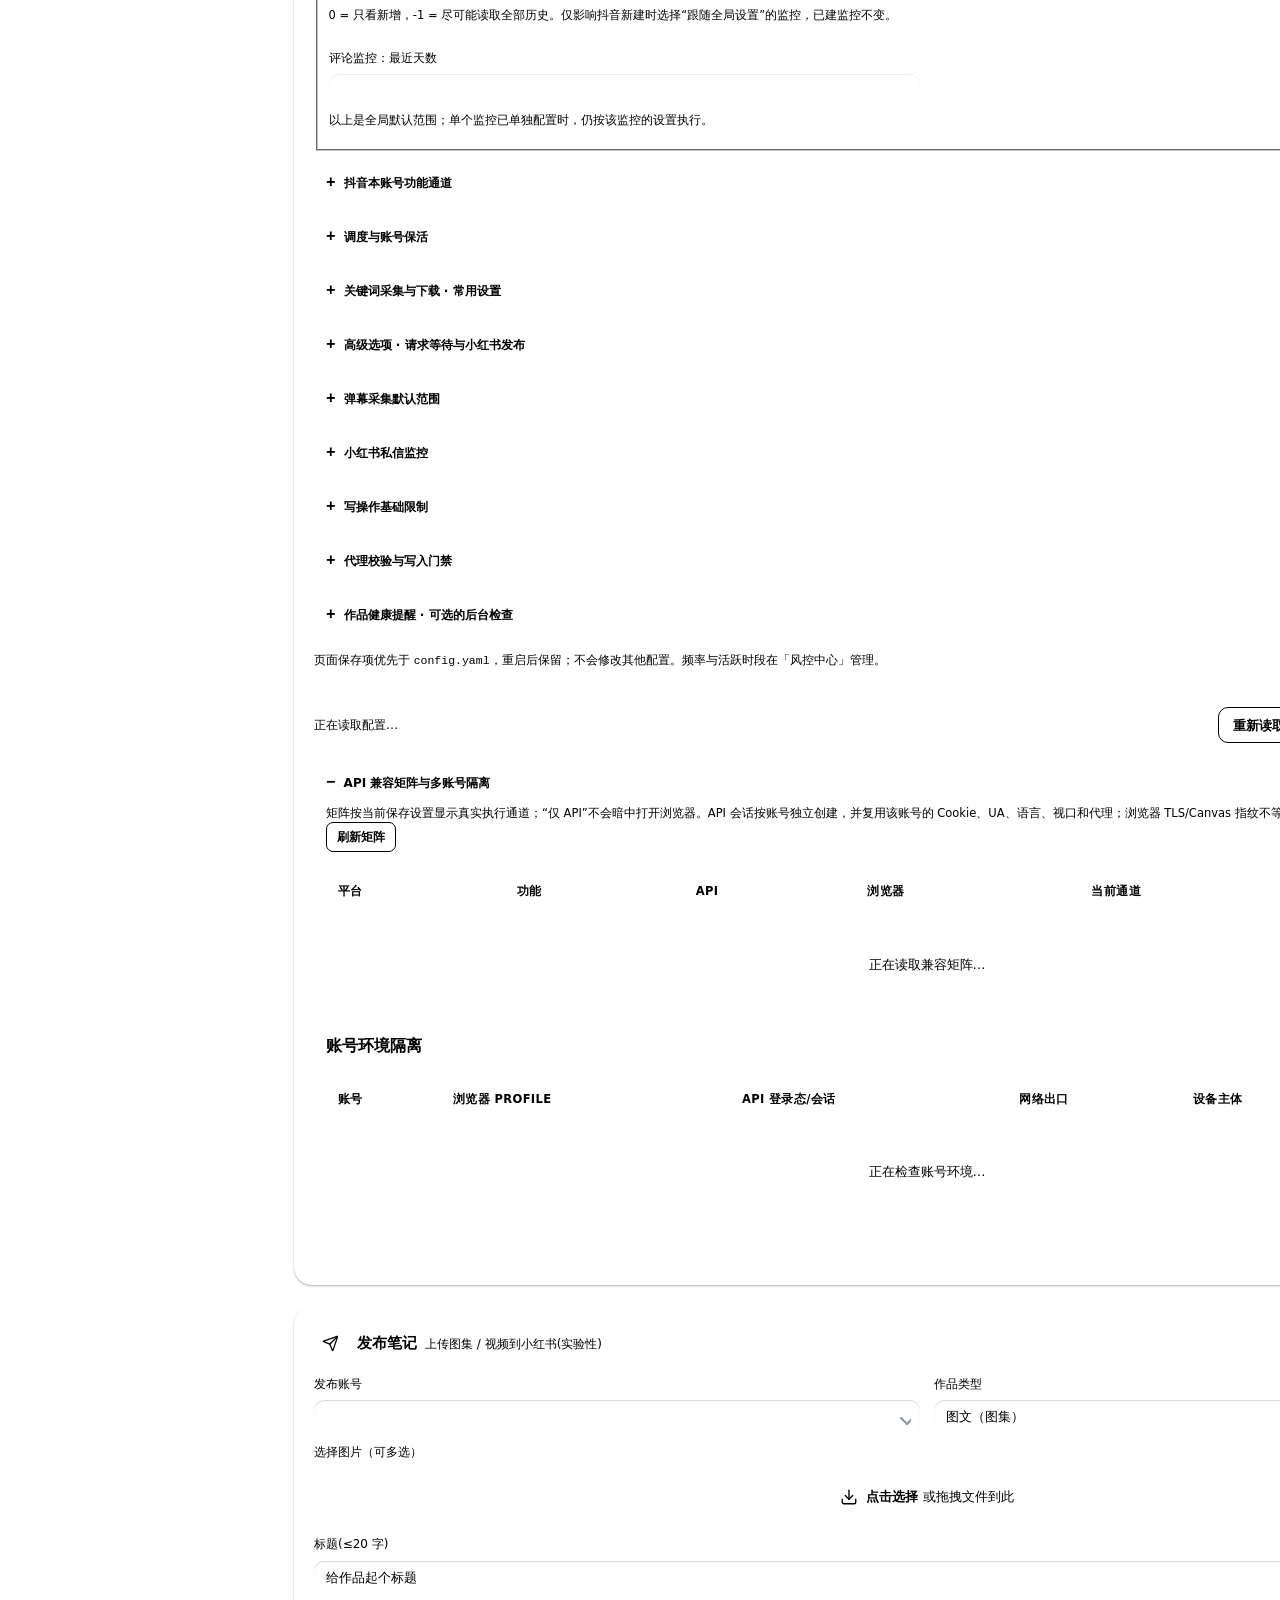
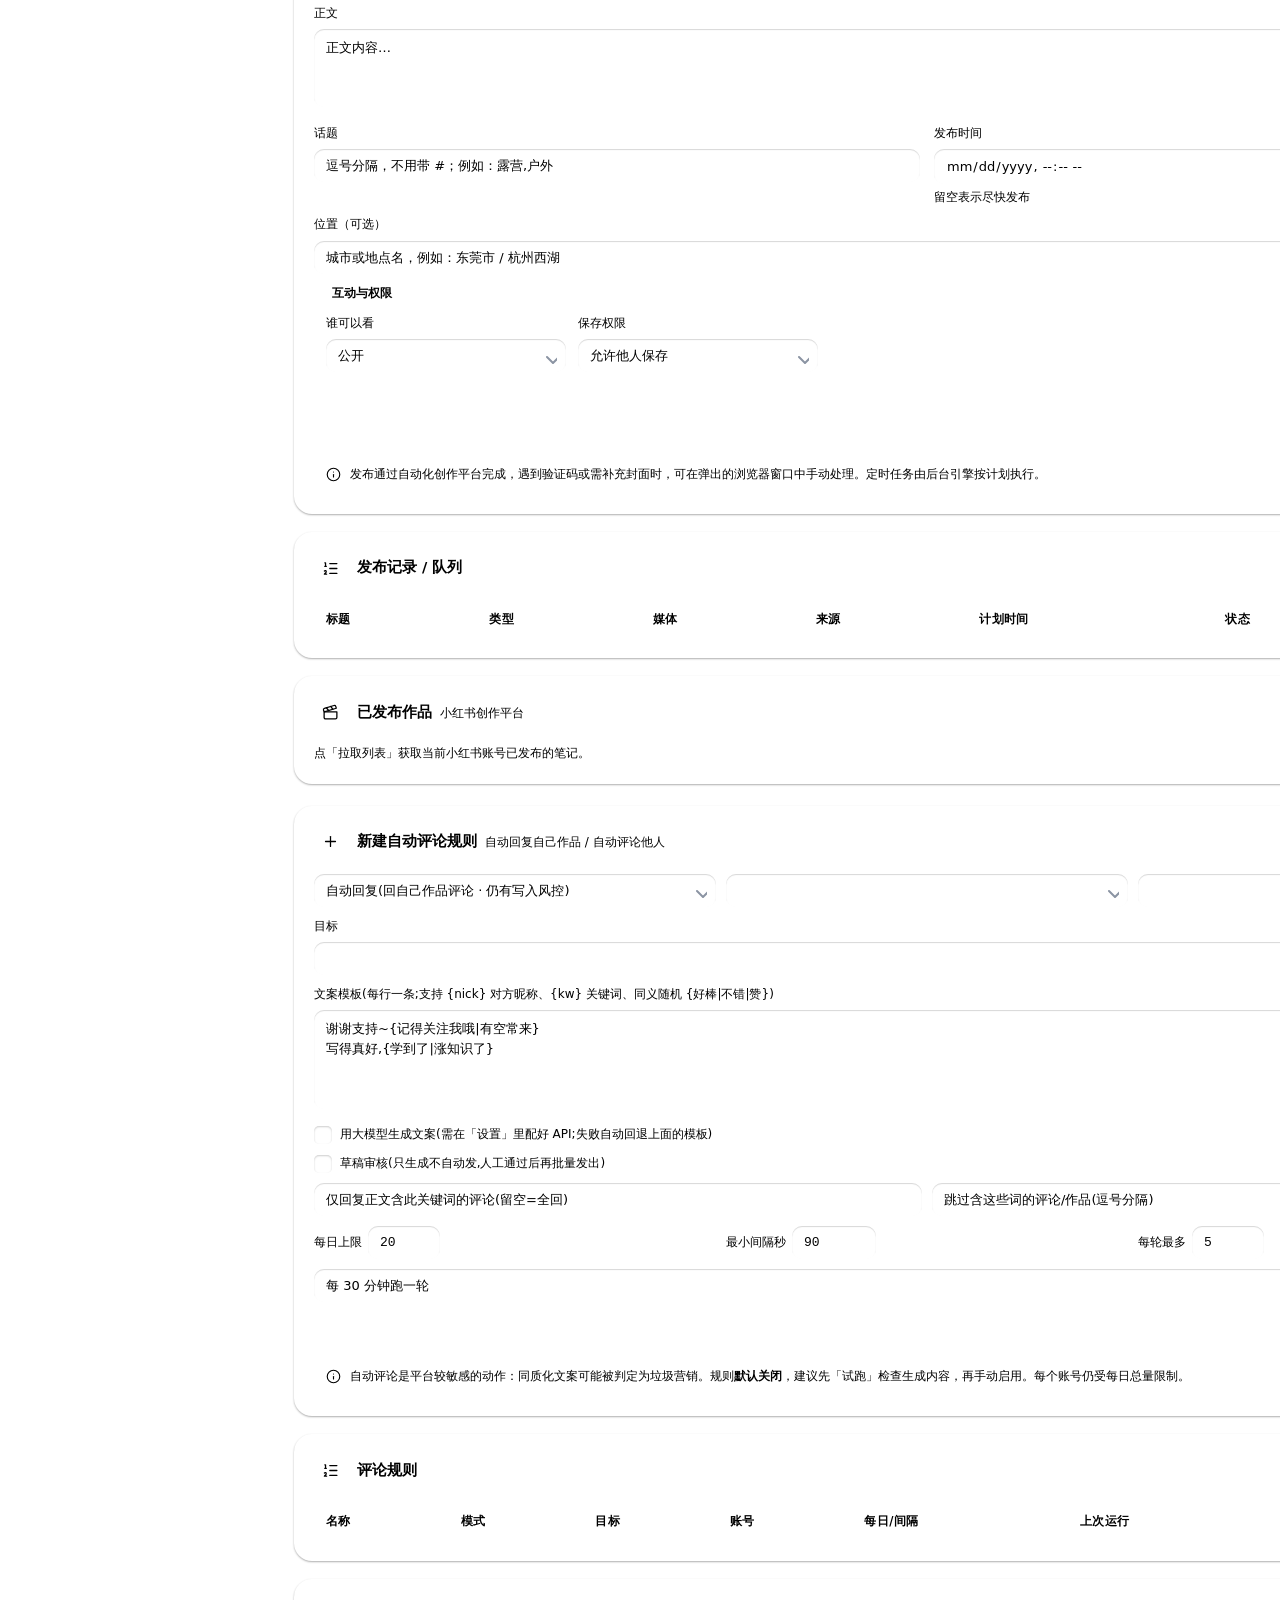
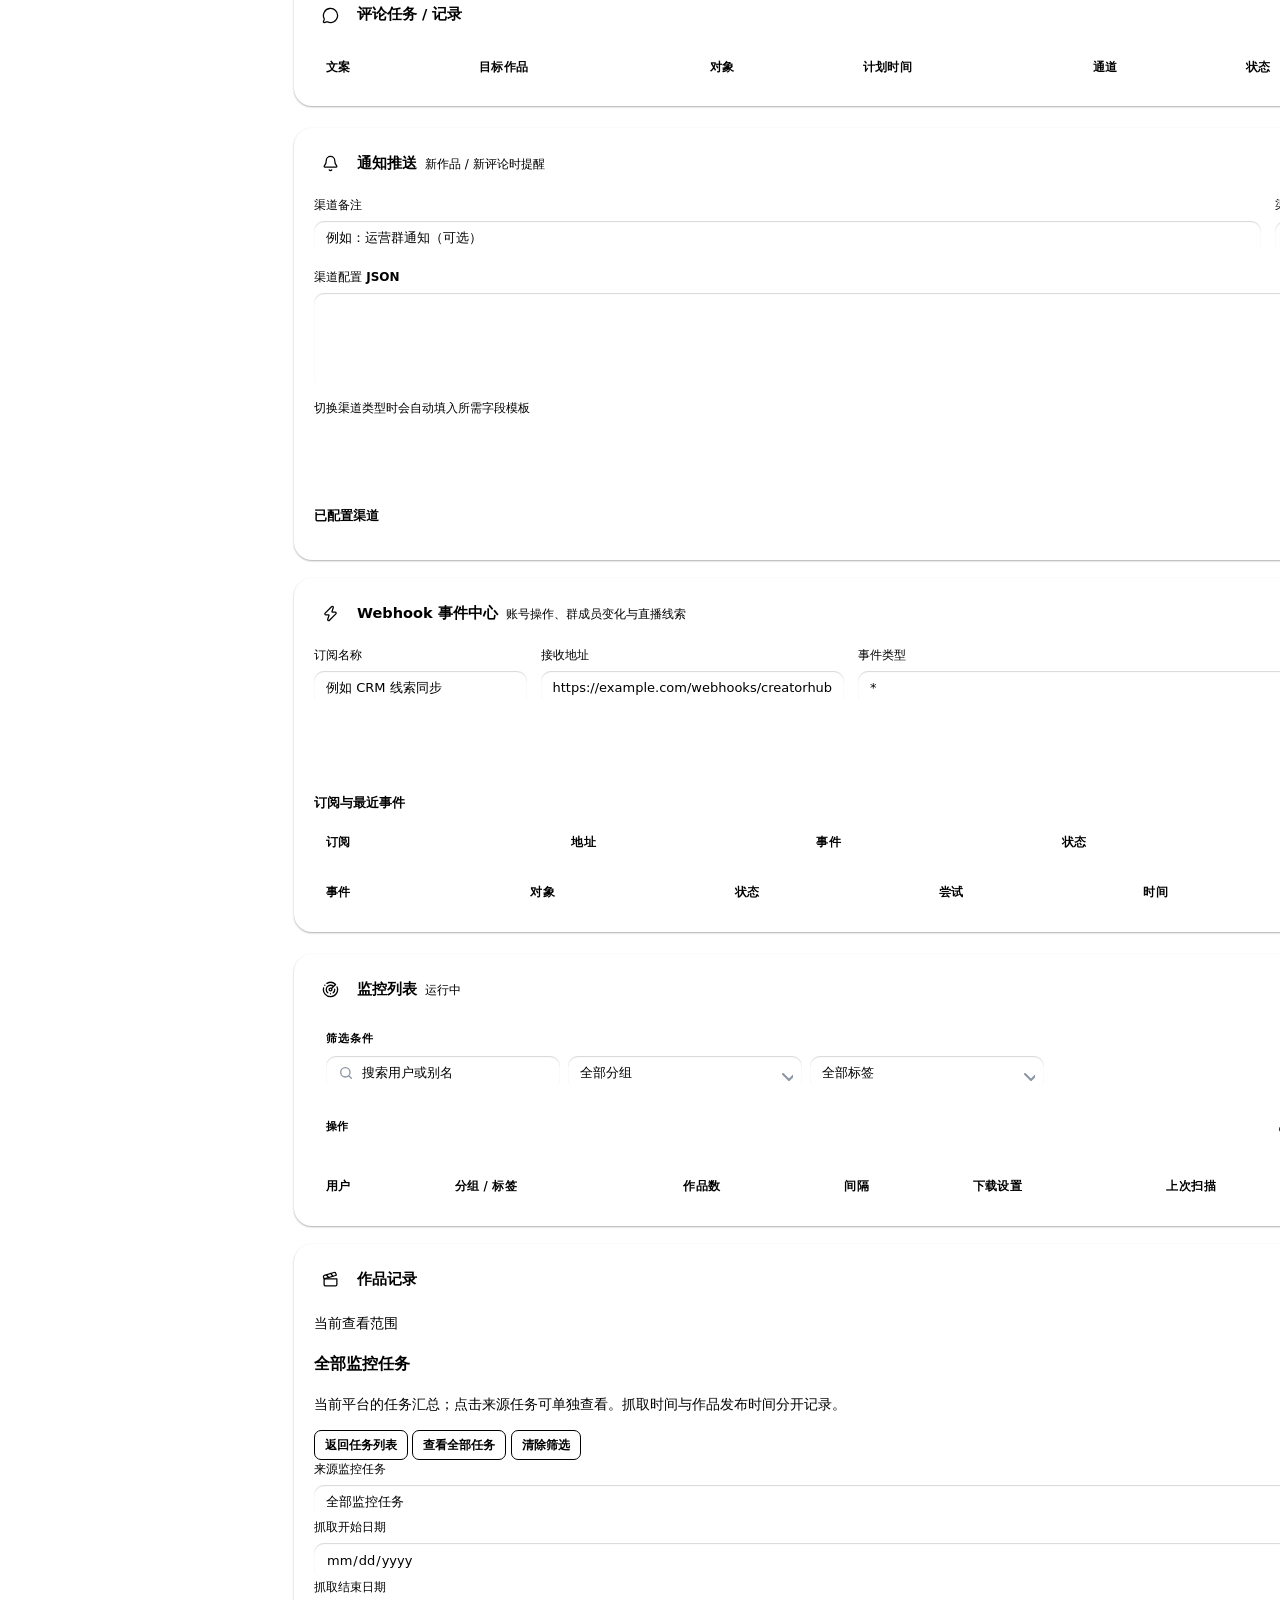
==== commit 39da833c: "feat(isolation): 体检表显式区分「软件隔离」和「设备主体隔离」 隔离表原来那列写「浏览器 Profile：独立」，客户容易读成设备也独立了， 这是误导 —— 同一套 CreatorHu" ====
--- a/app/web/index.html
+++ b/app/web/index.html
@@ -799,6 +799,7 @@
   .transport-mode.manual,.transport-mode.deferred { color:var(--mut); background:var(--surface-2); }
   .isolation-stack { display:flex; flex-wrap:wrap; gap:5px; }
   .isolation-note { color:var(--mut-2); font-size:11px; line-height:1.45; margin-top:5px; }
+  .isolation-warn { color:var(--warn); font-size:12px; line-height:1.6; white-space:normal; }
   table { width:100%; border-collapse:collapse; }
   thead th { position:sticky; top:0; z-index:1; }
   th, td { text-align:left; padding:10px 12px; border-bottom:1px solid var(--line-soft); font-size:13px; vertical-align:middle; white-space:nowrap; }
@@ -3144,8 +3145,8 @@
         </table></div>
         <h3 style="margin:4px 0 0">账号环境隔离</h3>
         <div class="table-wrap"><table aria-label="多账号 API 与浏览器环境隔离状态">
-          <thead><tr><th>账号</th><th>浏览器 Profile</th><th>API 登录态/会话</th><th>网络出口</th><th>环境编号</th></tr></thead>
-          <tbody id="transport-isolation-body"><tr><td colspan="5"><div class="empty">正在检查账号环境…</div></td></tr></tbody>
+          <thead><tr><th>账号</th><th>浏览器 Profile</th><th>API 登录态/会话</th><th>网络出口</th><th>设备主体</th><th>环境编号</th></tr></thead>
+          <tbody id="transport-isolation-body"><tr><td colspan="6"><div class="empty">正在检查账号环境…</div></td></tr></tbody>
         </table></div>
         <p class="field-help" id="transport-matrix-status" role="status" aria-live="polite"></p>
       </div>
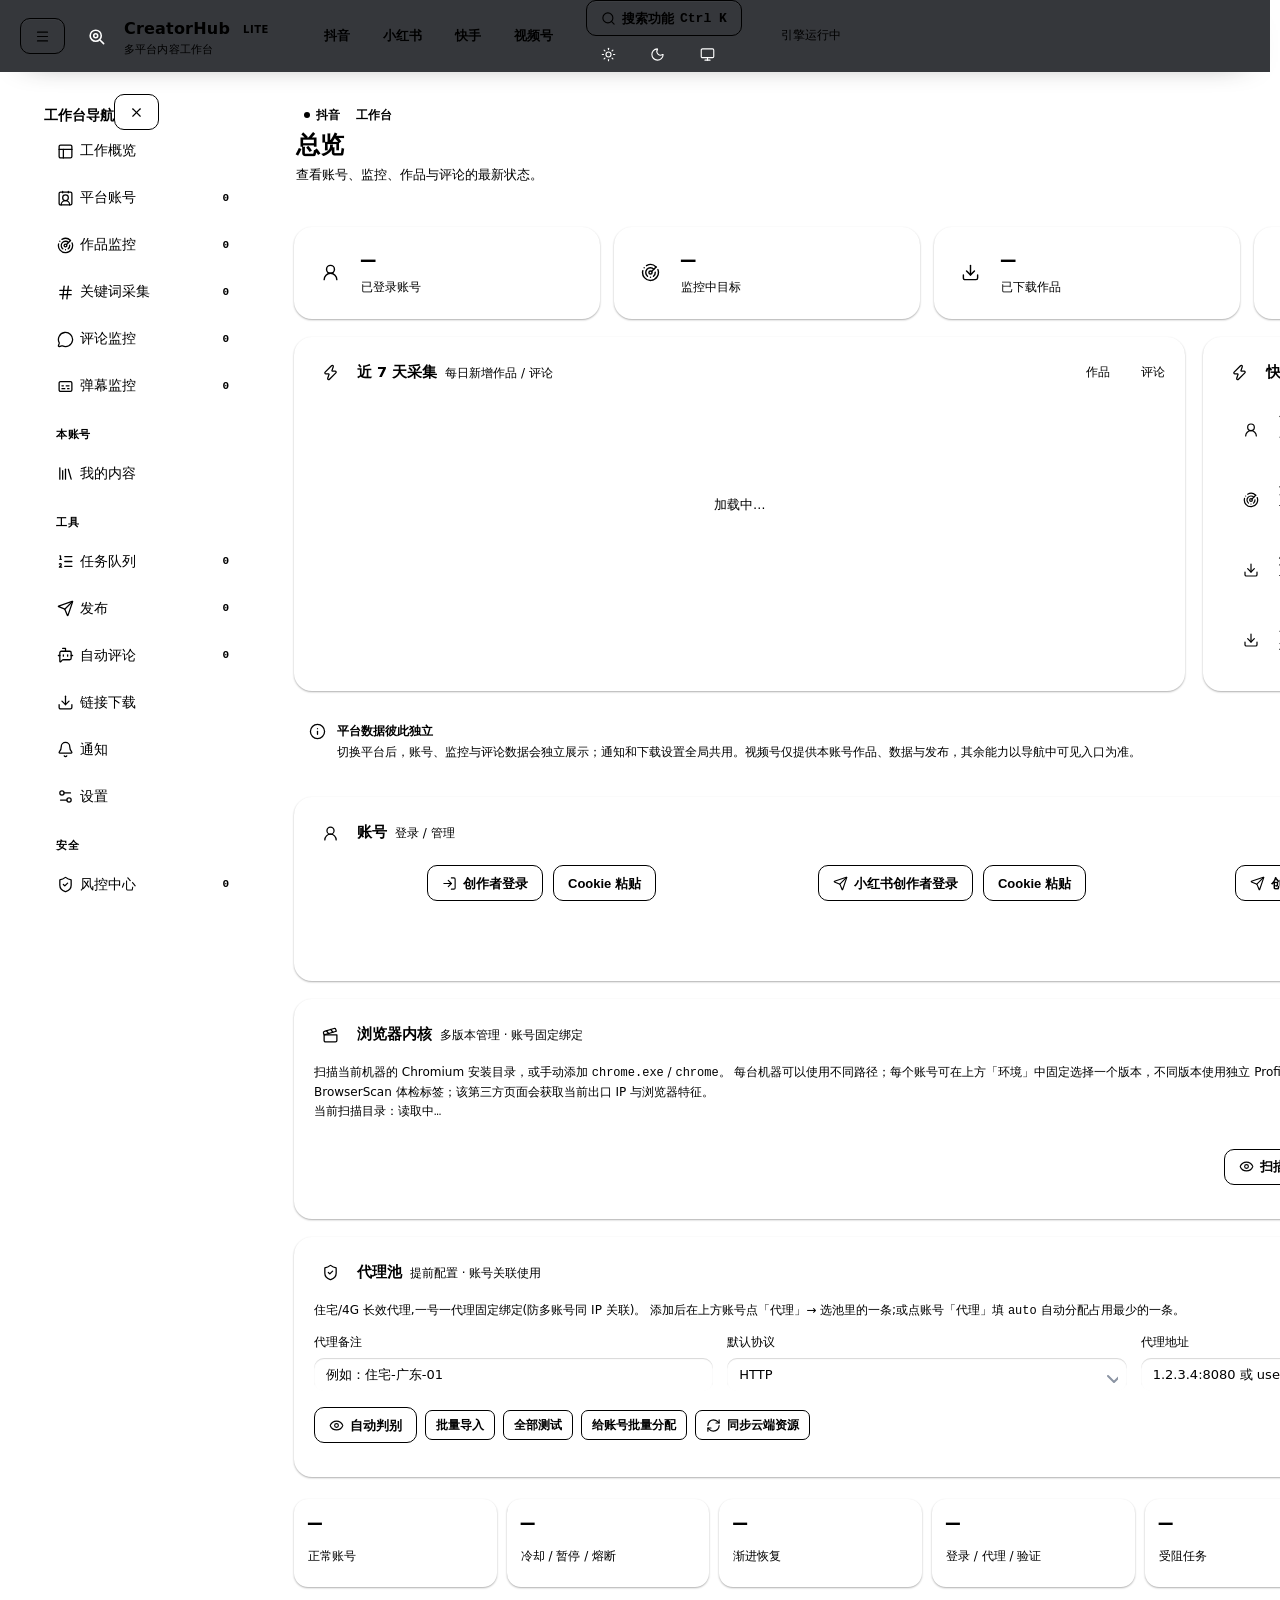
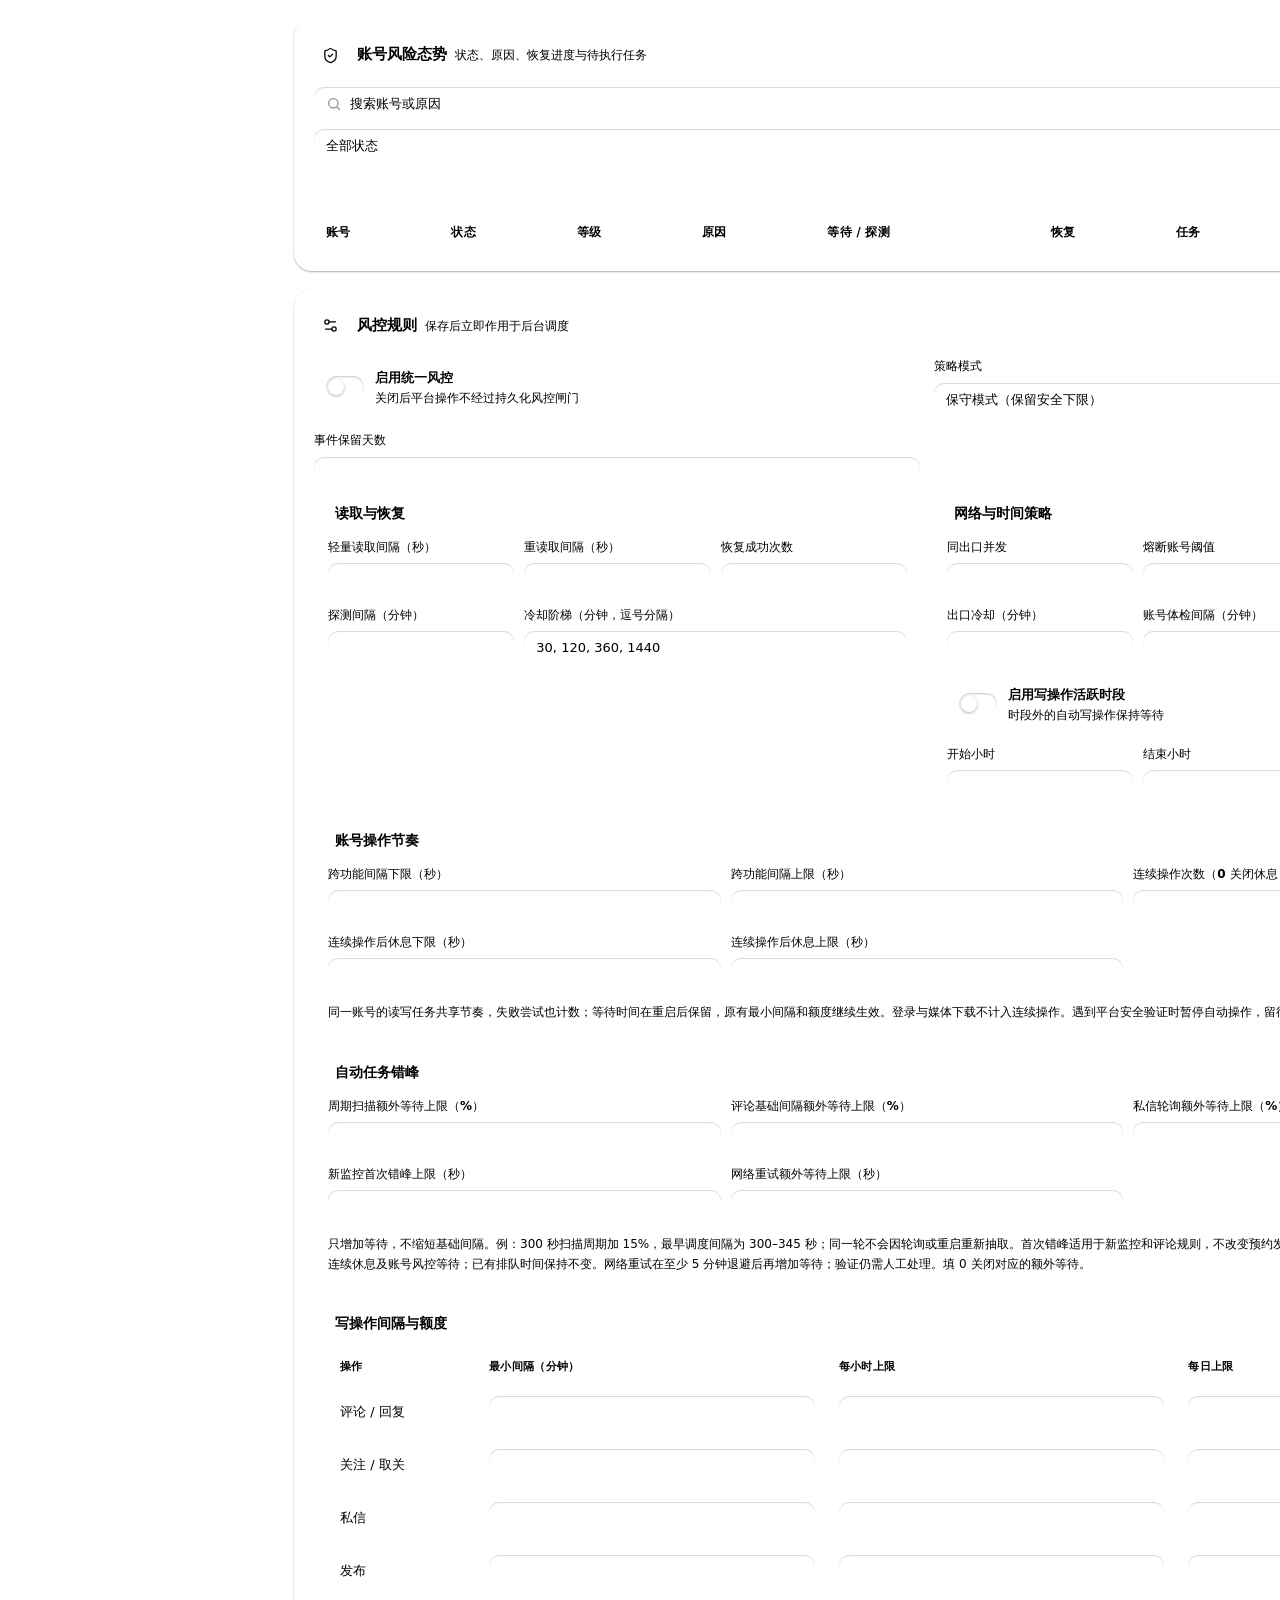
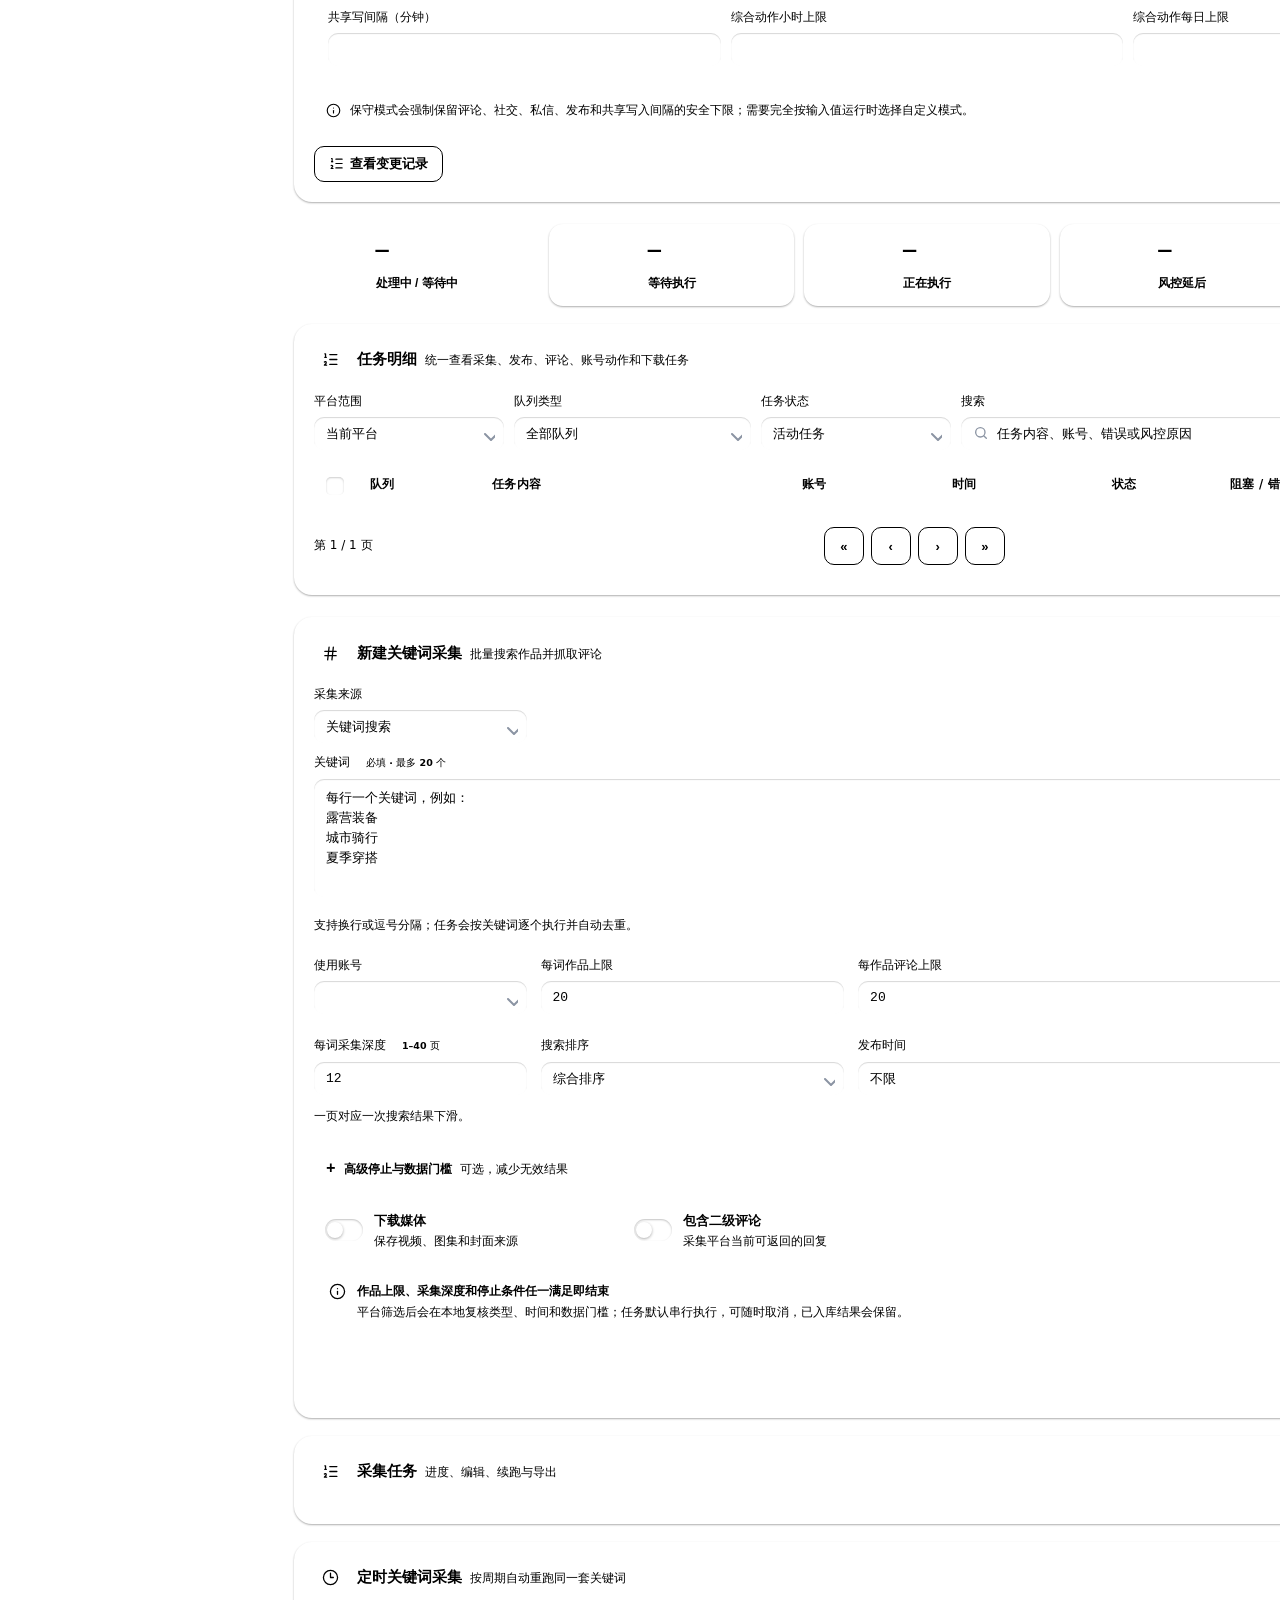
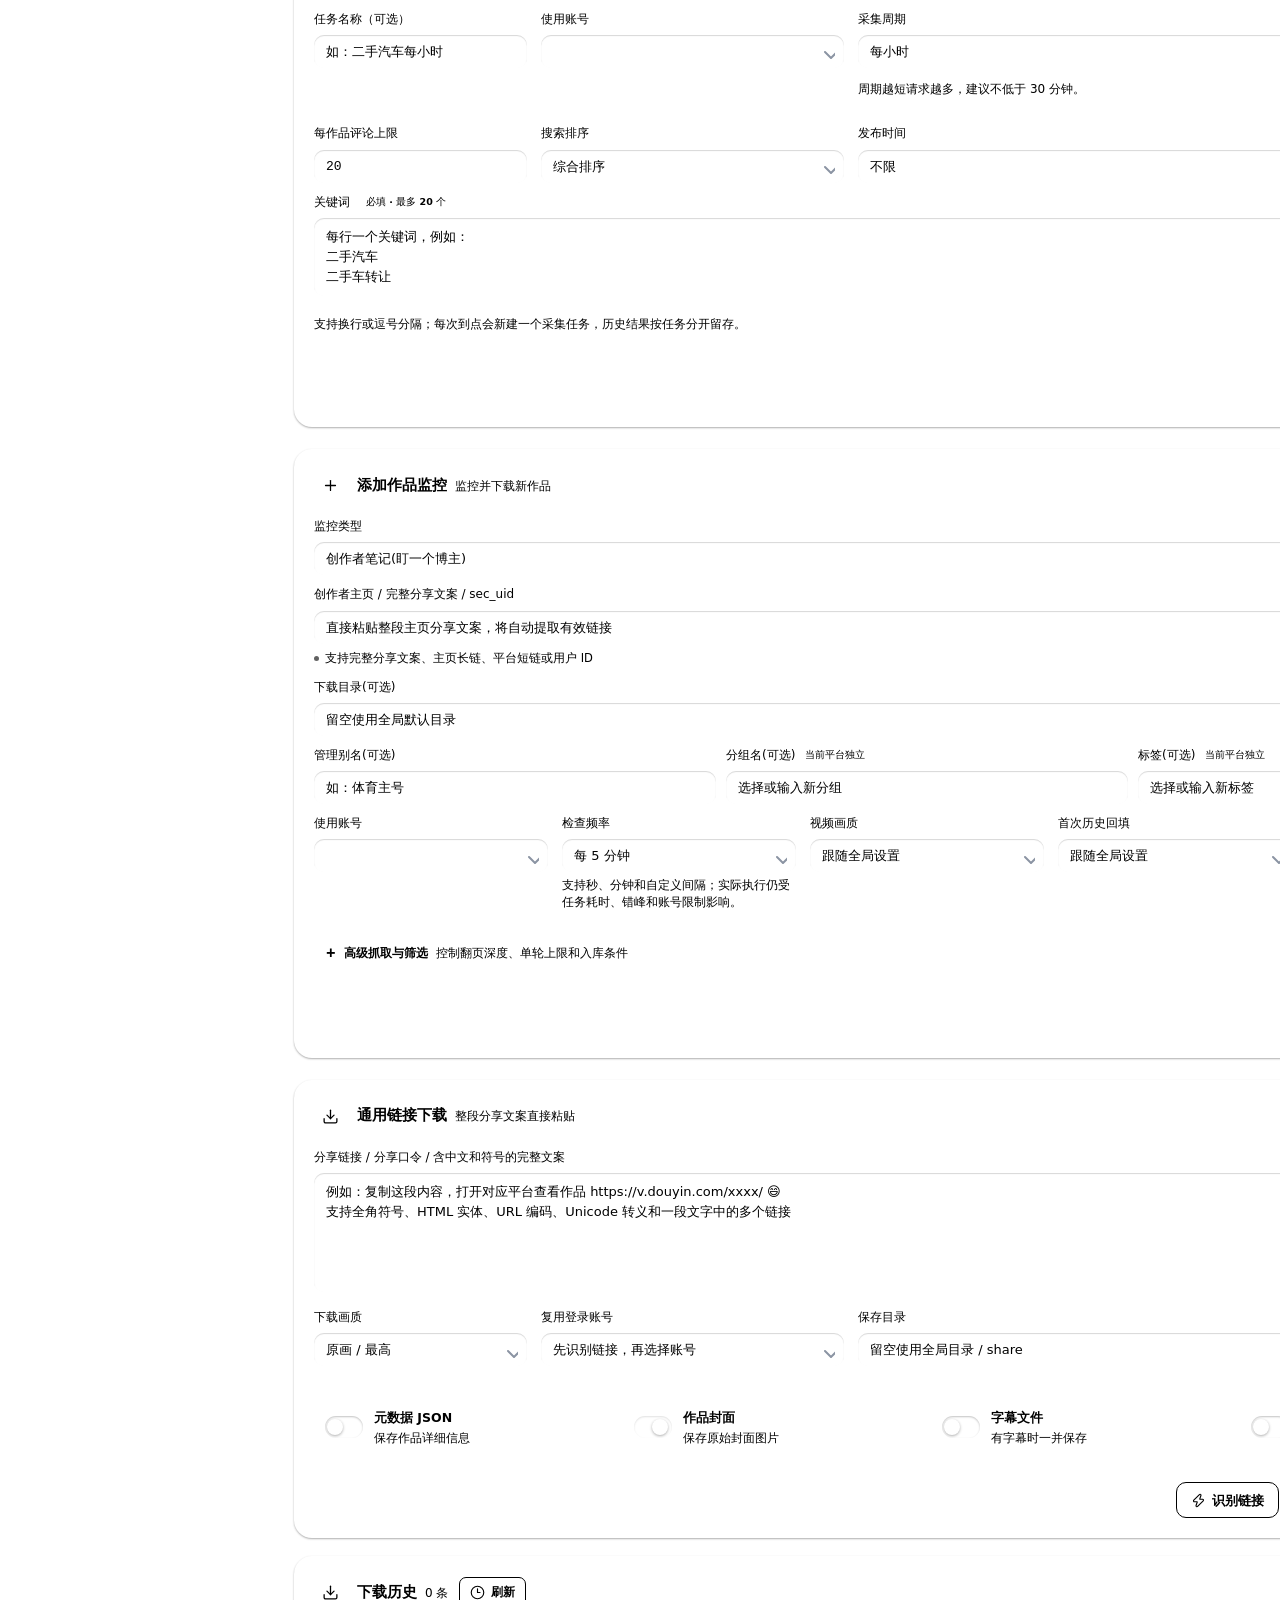
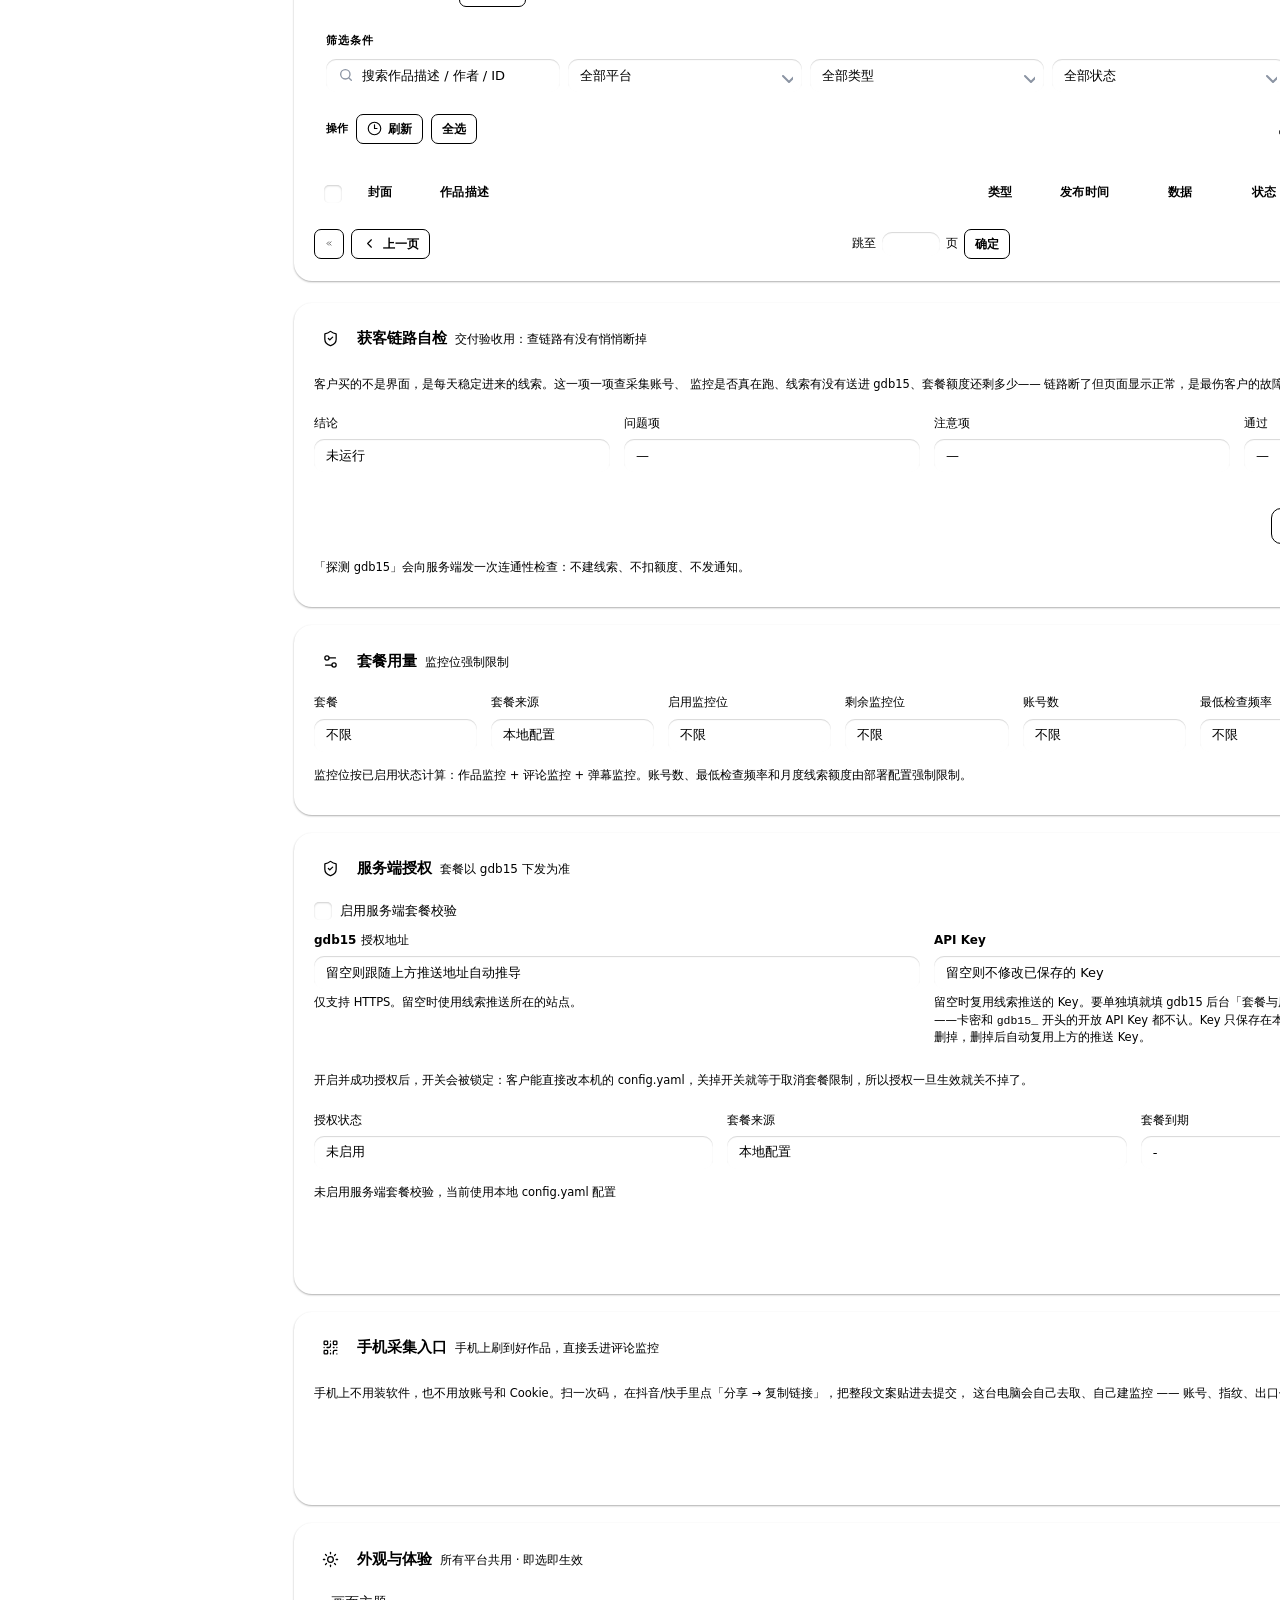
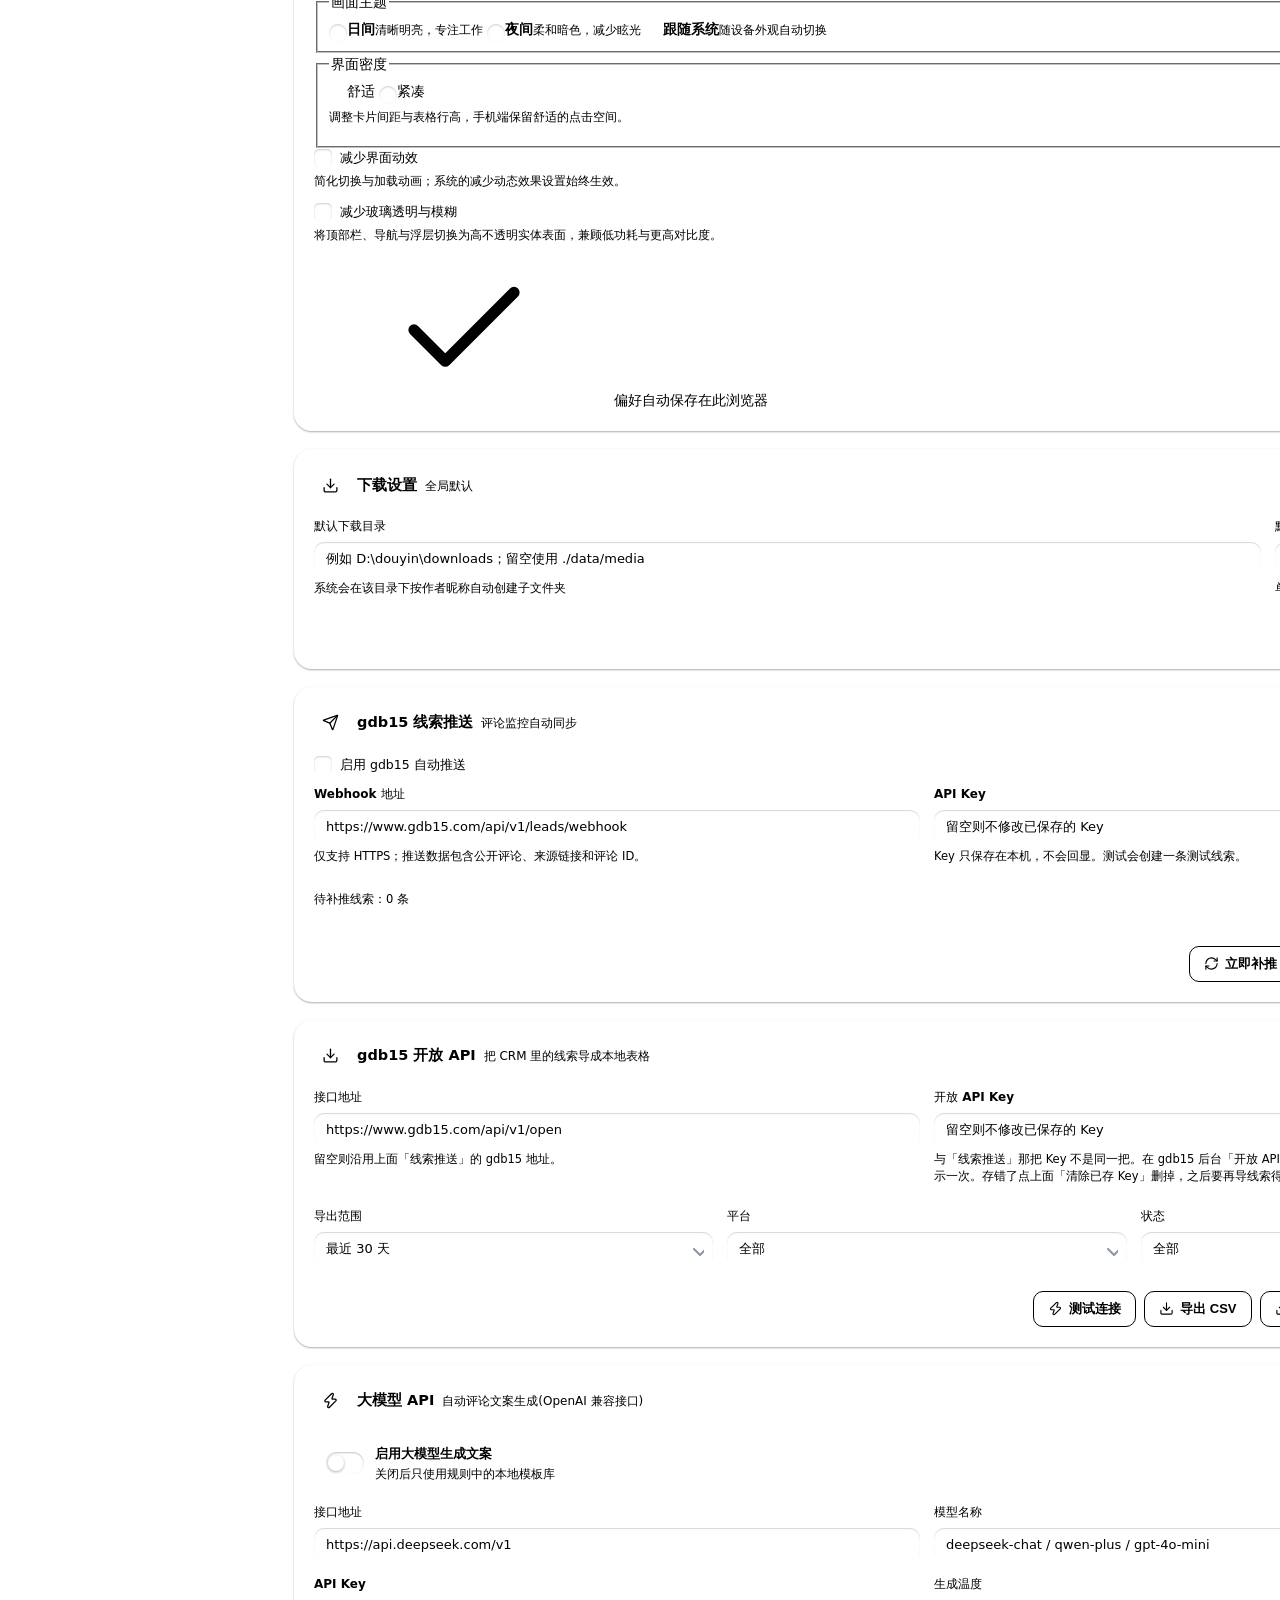
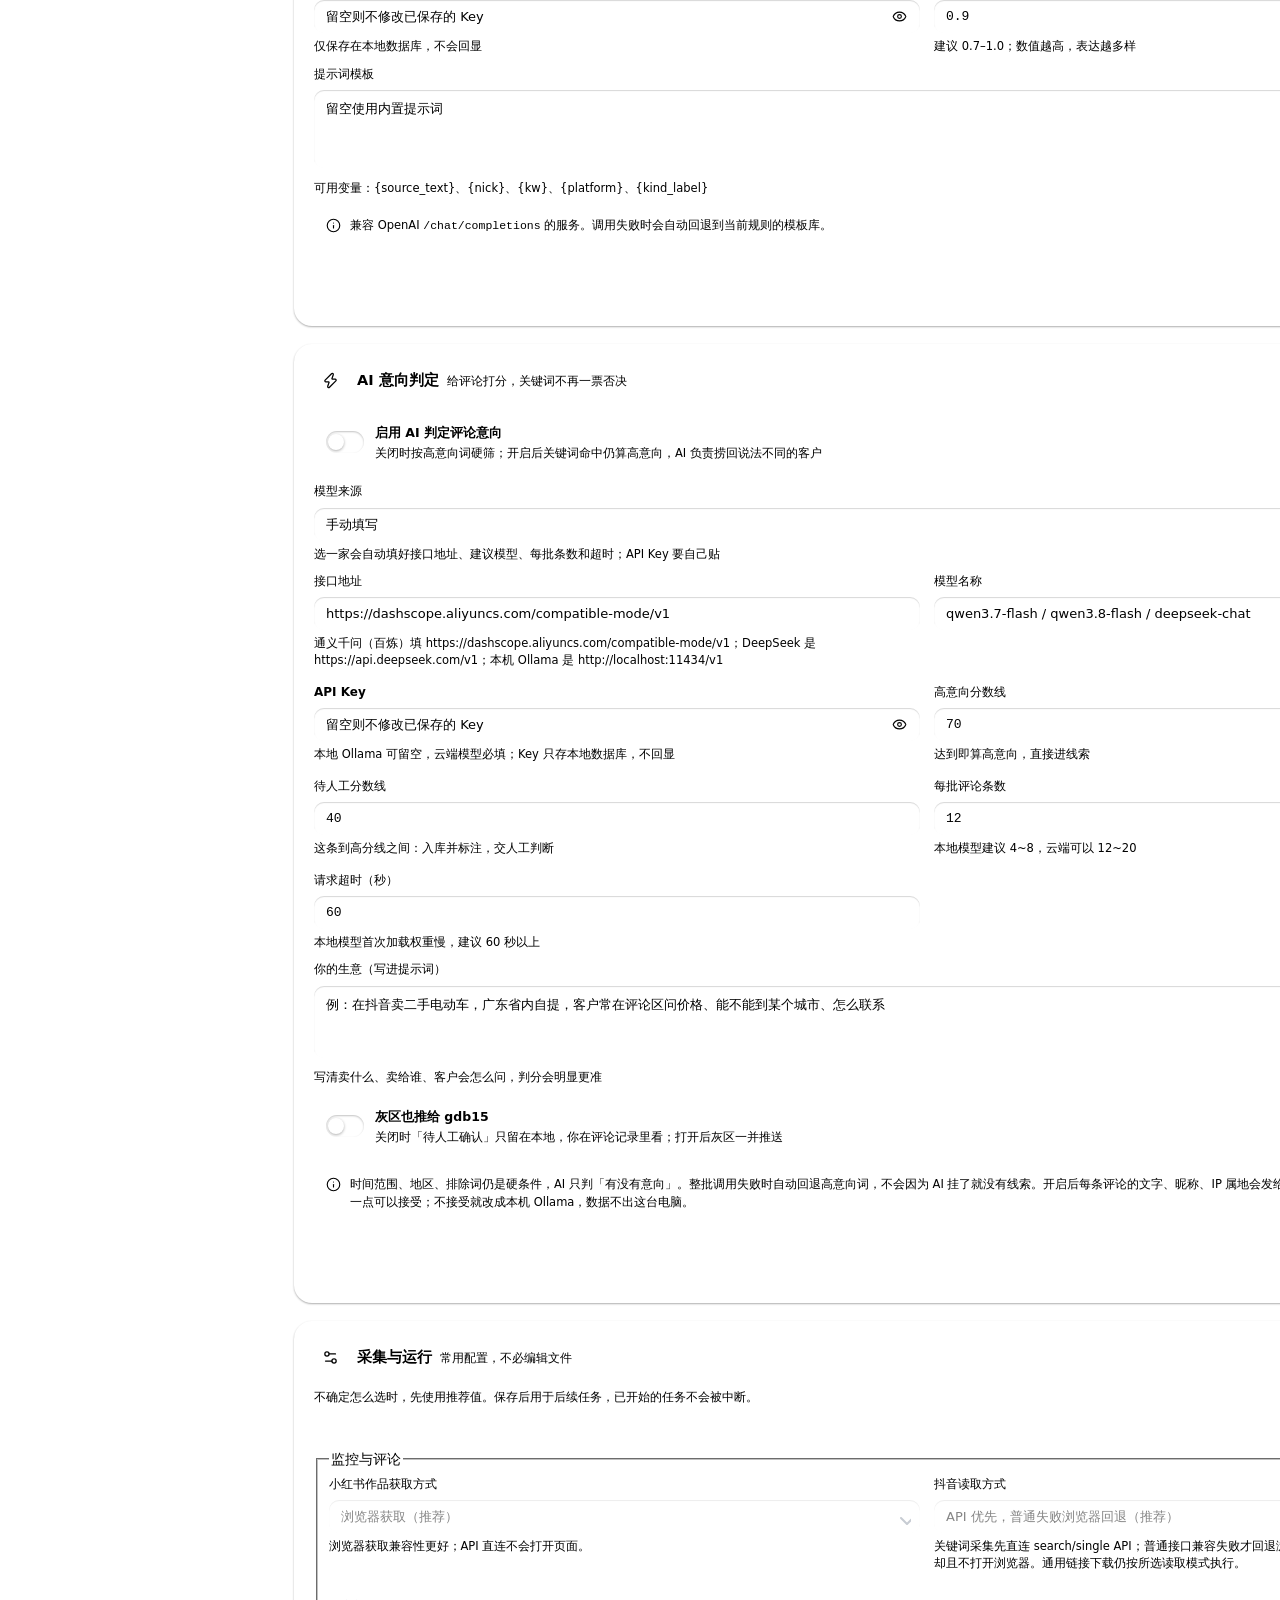
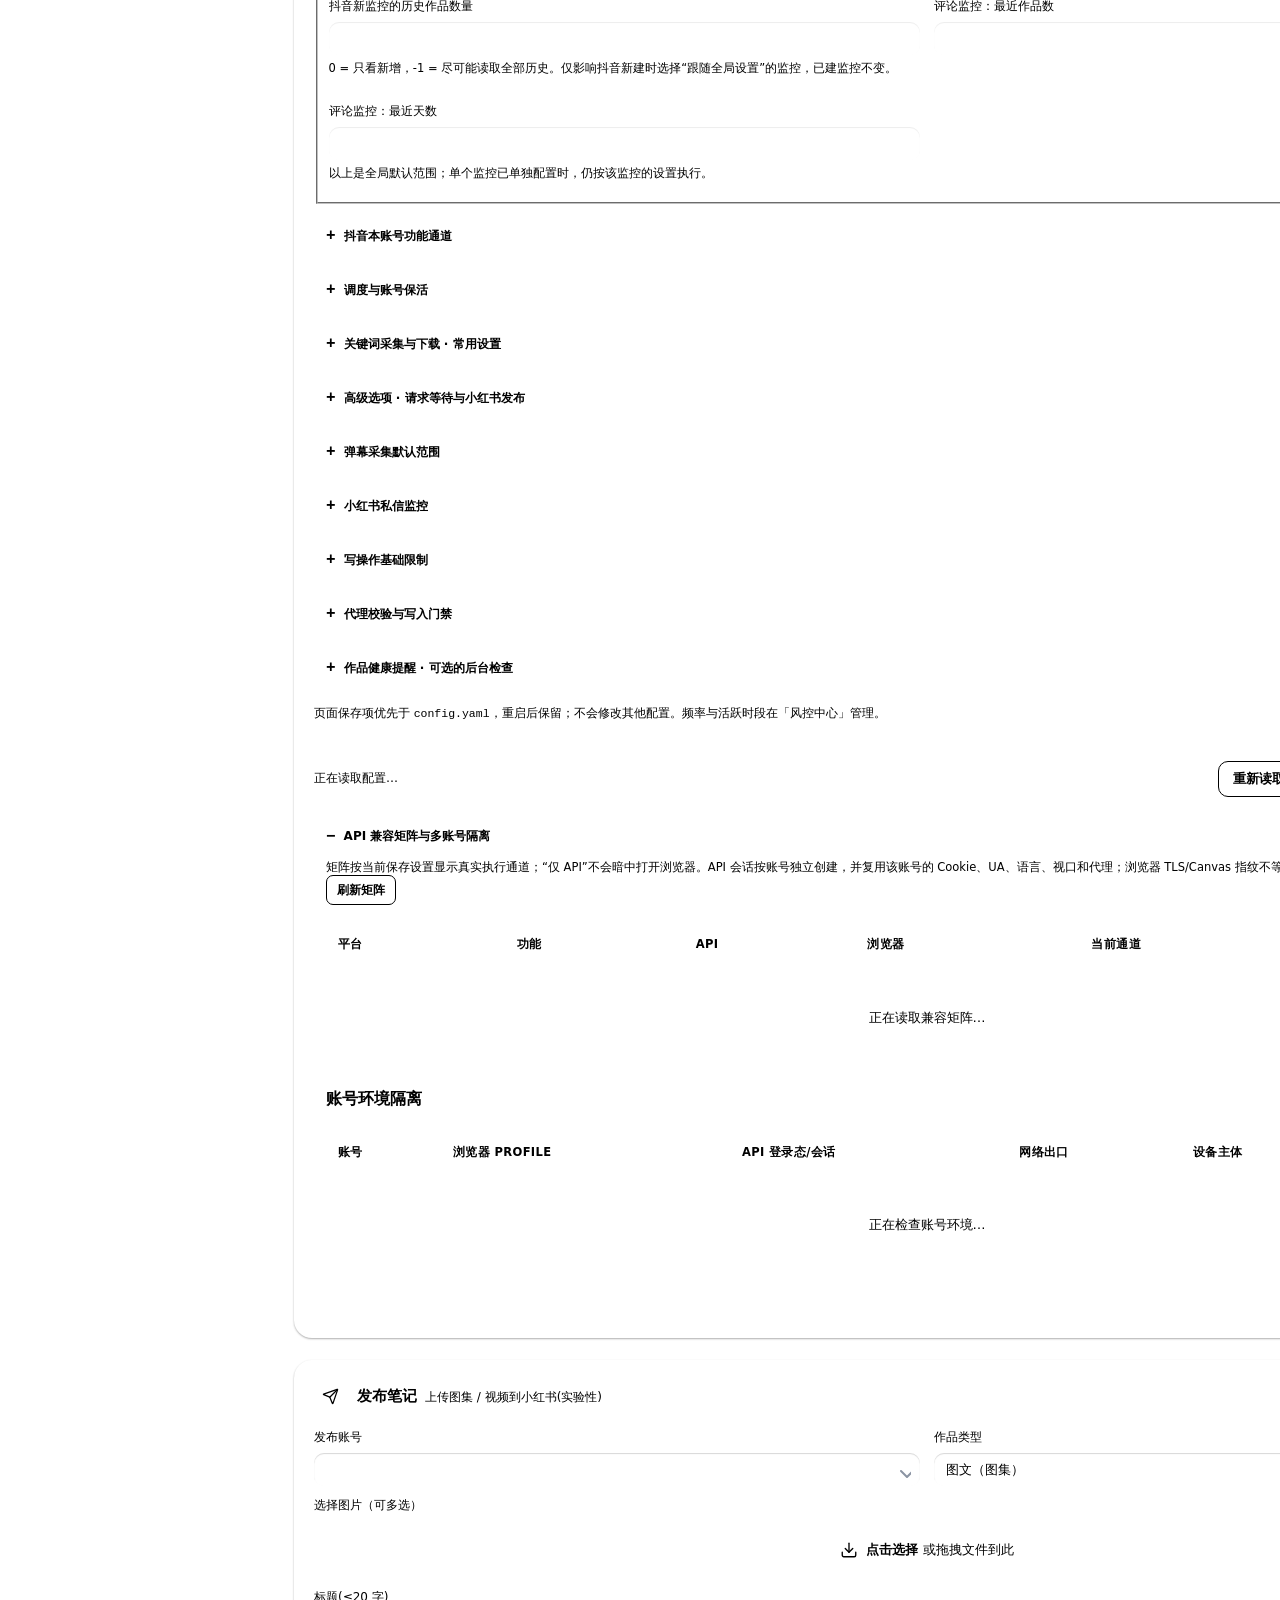
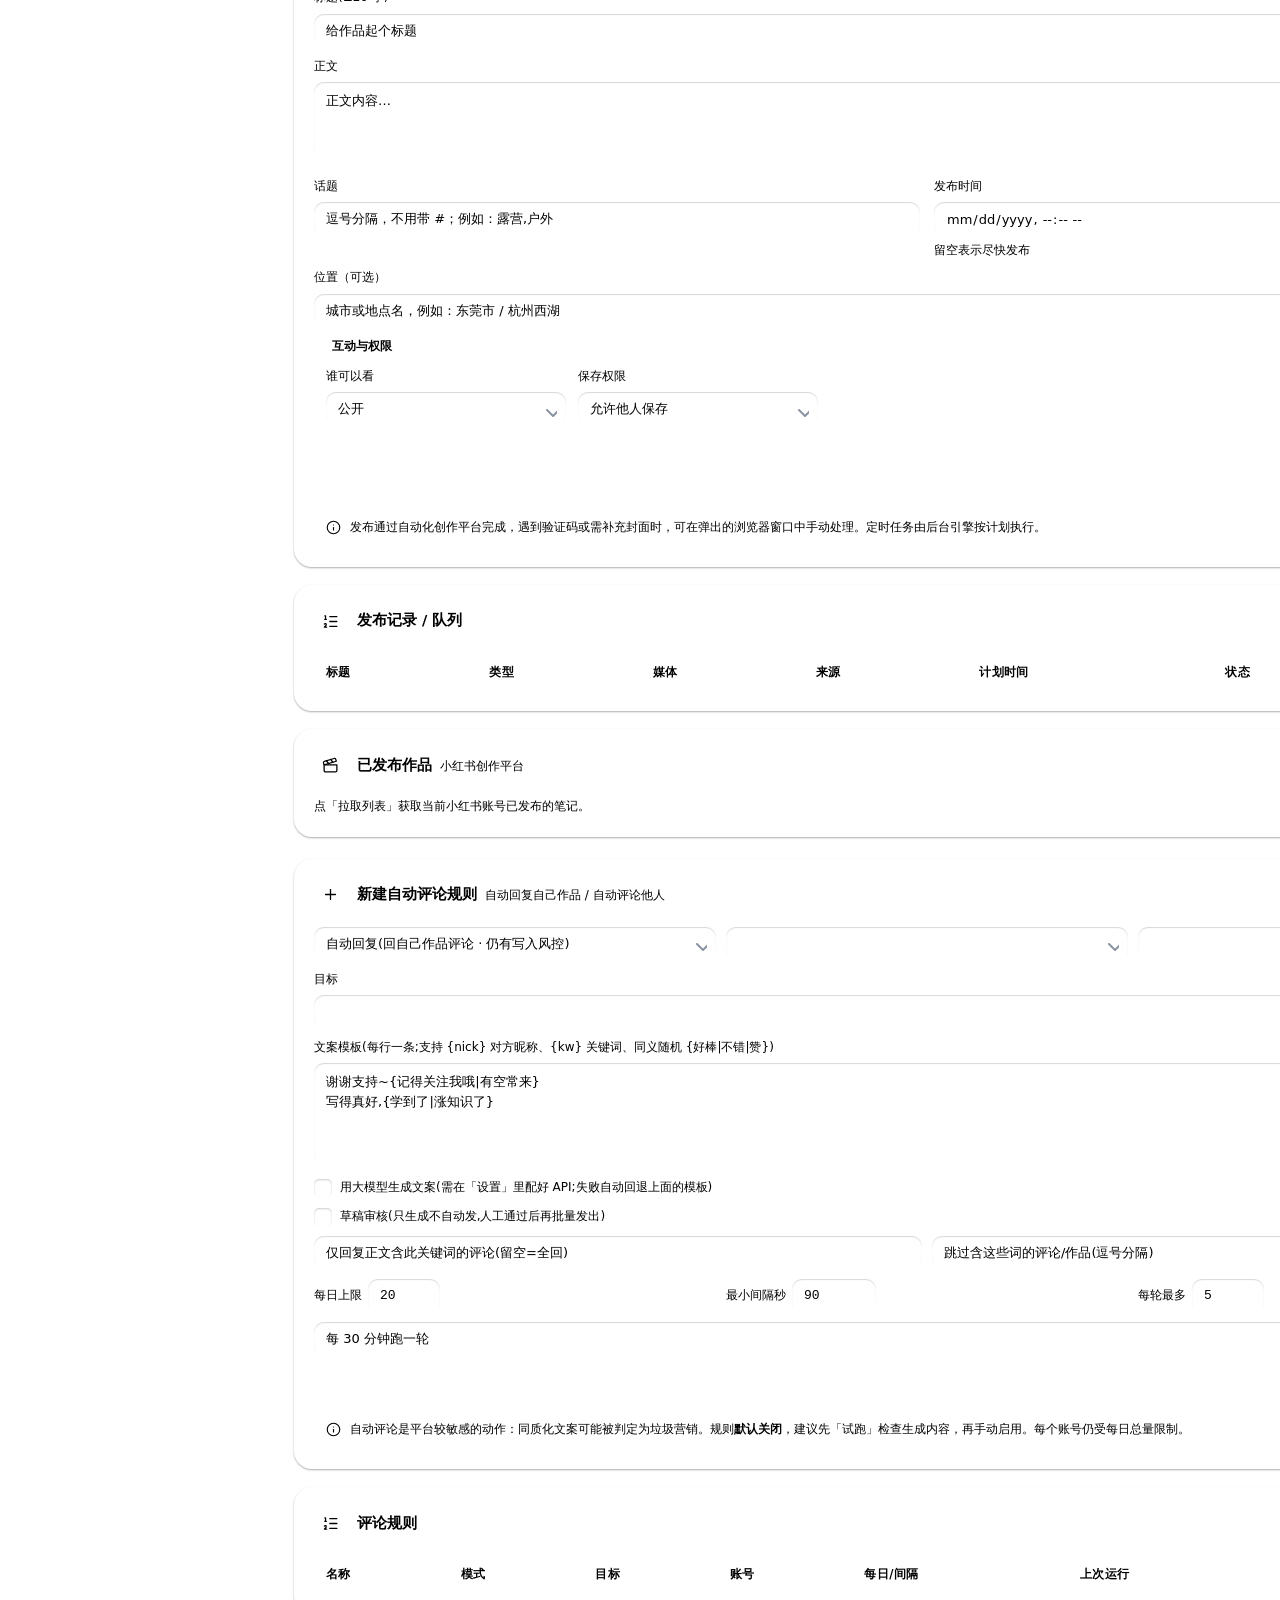
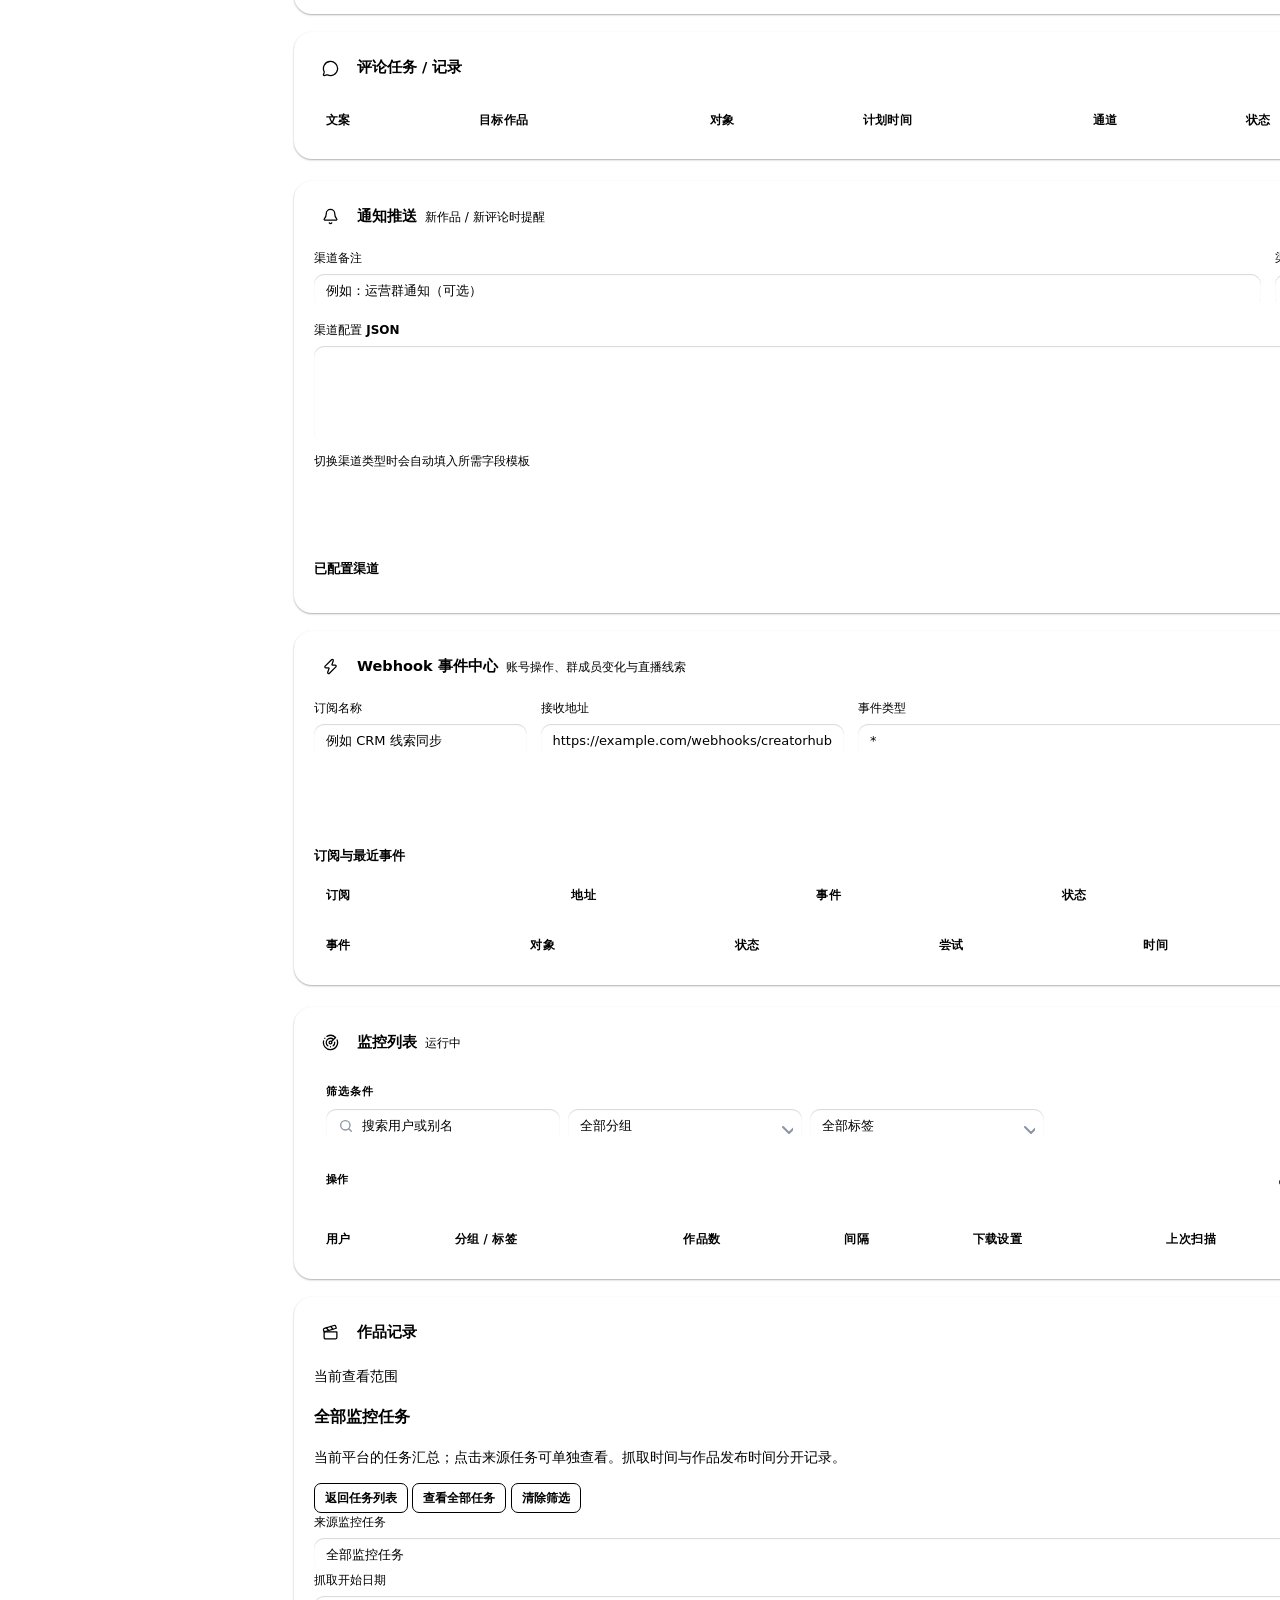
==== commit 185b7036: "feat(gdb15): 填错 Key 当场说清是哪一把，存错的 Key 能在页面上删掉 gdb15 那边有三样都被叫「Key」的东西：卡密（4 组 16 位）、线索推送 Key （lk_ 开头）、开" ====
--- a/app/web/index.html
+++ b/app/web/index.html
@@ -2606,7 +2606,10 @@
               <svg><use href="#i-eye"/></svg>
             </button>
           </div>
-          <p class="field-help">留空时复用线索推送的 Key。Key 只保存在本机，不会回显。</p>
+          <button class="ghost sm" type="button" id="license-key-clear" style="display:none"
+            onclick="clearLicenseApiKey()" title="删掉本机保存的这把授权 API Key，回到复用线索推送的 Key">
+            <svg><use href="#i-trash"/></svg>清除已存 Key</button>
+          <p class="field-help">留空时复用线索推送的 Key。要单独填就填 gdb15 后台「套餐与用量」页「对接用 API Key」那把（<code>lk_</code> 开头）——卡密和 <code>gdb15_</code> 开头的开放 API Key 都不认。Key 只保存在本机，不会回显；存错了点上面「清除已存 Key」删掉，删掉后自动复用上方的推送 Key。</p>
         </div>
       </div>
       <p class="field-help">开启并成功授权后，开关会被锁定：客户能直接改本机的
@@ -2785,7 +2788,10 @@
               <svg><use href="#i-eye"/></svg>
             </button>
           </div>
-          <p class="field-help">与「线索推送」那把 Key 不是同一把。在 gdb15 后台「开放 API」页单独签发，完整 Key 只显示一次。</p>
+          <button class="ghost sm" type="button" id="open-api-key-clear" style="display:none"
+            onclick="clearOpenApiKey()" title="删掉本机保存的开放 API Key，导出线索前先重新签发一把">
+            <svg><use href="#i-trash"/></svg>清除已存 Key</button>
+          <p class="field-help">与「线索推送」那把 Key 不是同一把。在 gdb15 后台「开放 API」页单独签发，开头是 <code>gdb15_</code>，完整 Key 只显示一次。存错了点上面「清除已存 Key」删掉，之后要再导线索得重新签发。</p>
         </div>
       </div>
       <div class="form-grid cols-auto">
